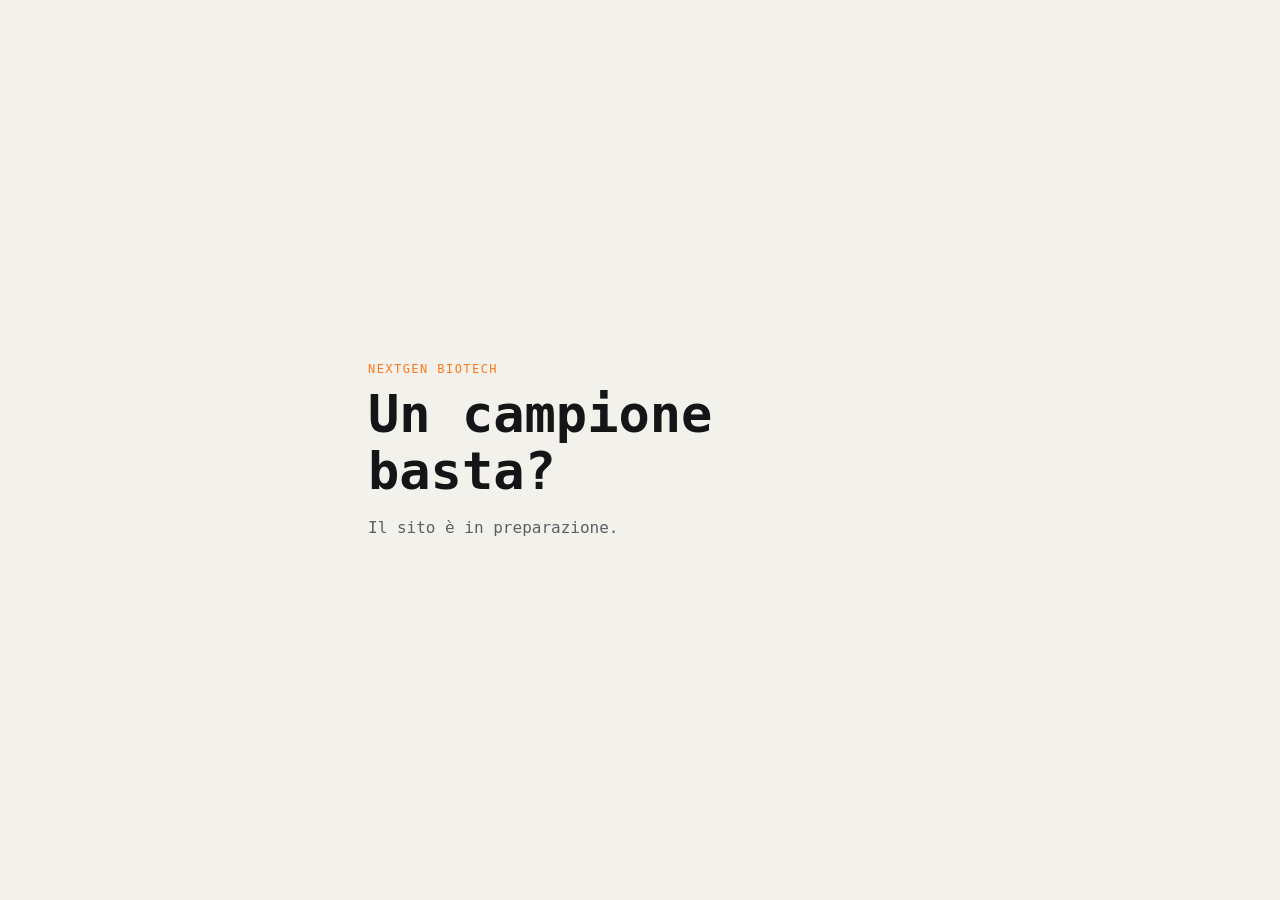
==== index.html @ f0edc107 "Pagina d'attesa per veracore.it" ====
<!doctype html>
<html lang="it">
<head>
<meta charset="utf-8">
<meta name="viewport" content="width=device-width, initial-scale=1">
<meta name="robots" content="noindex">
<title>Un campione basta? · NextGen Biotech</title>
<style>
:root{color-scheme:light dark;--bg:#F2F1EC;--fg:#141517;--mu:#5C5F66;--ac:#FF7A1A}
@media (prefers-color-scheme:dark){:root{--bg:#0E1012;--fg:#F2F1EC;--mu:#9A9DA3}}
html,body{height:100%;margin:0}
body{display:grid;place-items:center;background:var(--bg);color:var(--fg);font:16px/1.5 ui-monospace,SFMono-Regular,Menlo,Consolas,monospace;padding:0 16px}
main{max-width:34rem}
p{margin:0}
.k{color:var(--ac);letter-spacing:.12em;text-transform:uppercase;font-size:.75rem}
h1{font-size:clamp(2rem,6vw,3.25rem);line-height:1.1;margin:.5rem 0 1rem;font-weight:600}
.m{color:var(--mu)}
</style>
</head>
<body>
<main>
<p class="k">NextGen Biotech</p>
<h1>Un campione basta?</h1>
<p class="m">Il sito è in preparazione.</p>
</main>
</body>
</html>
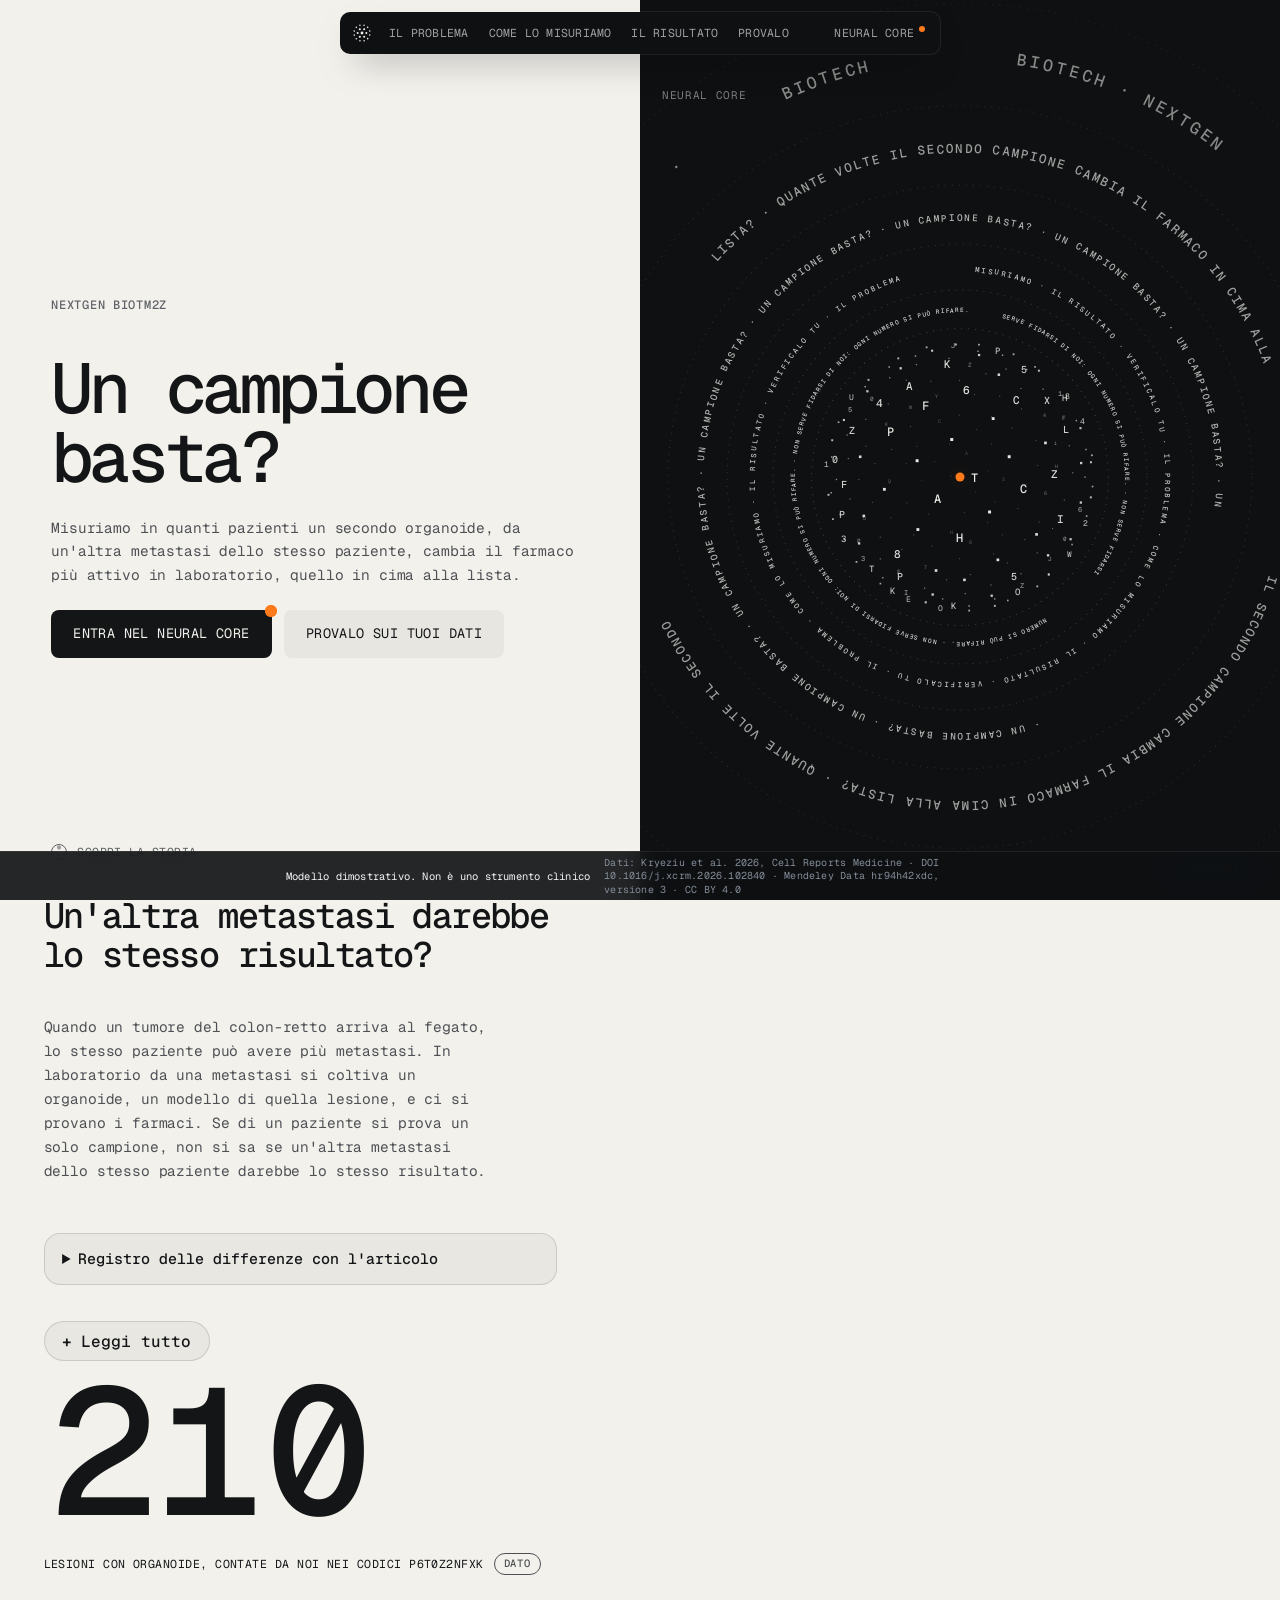
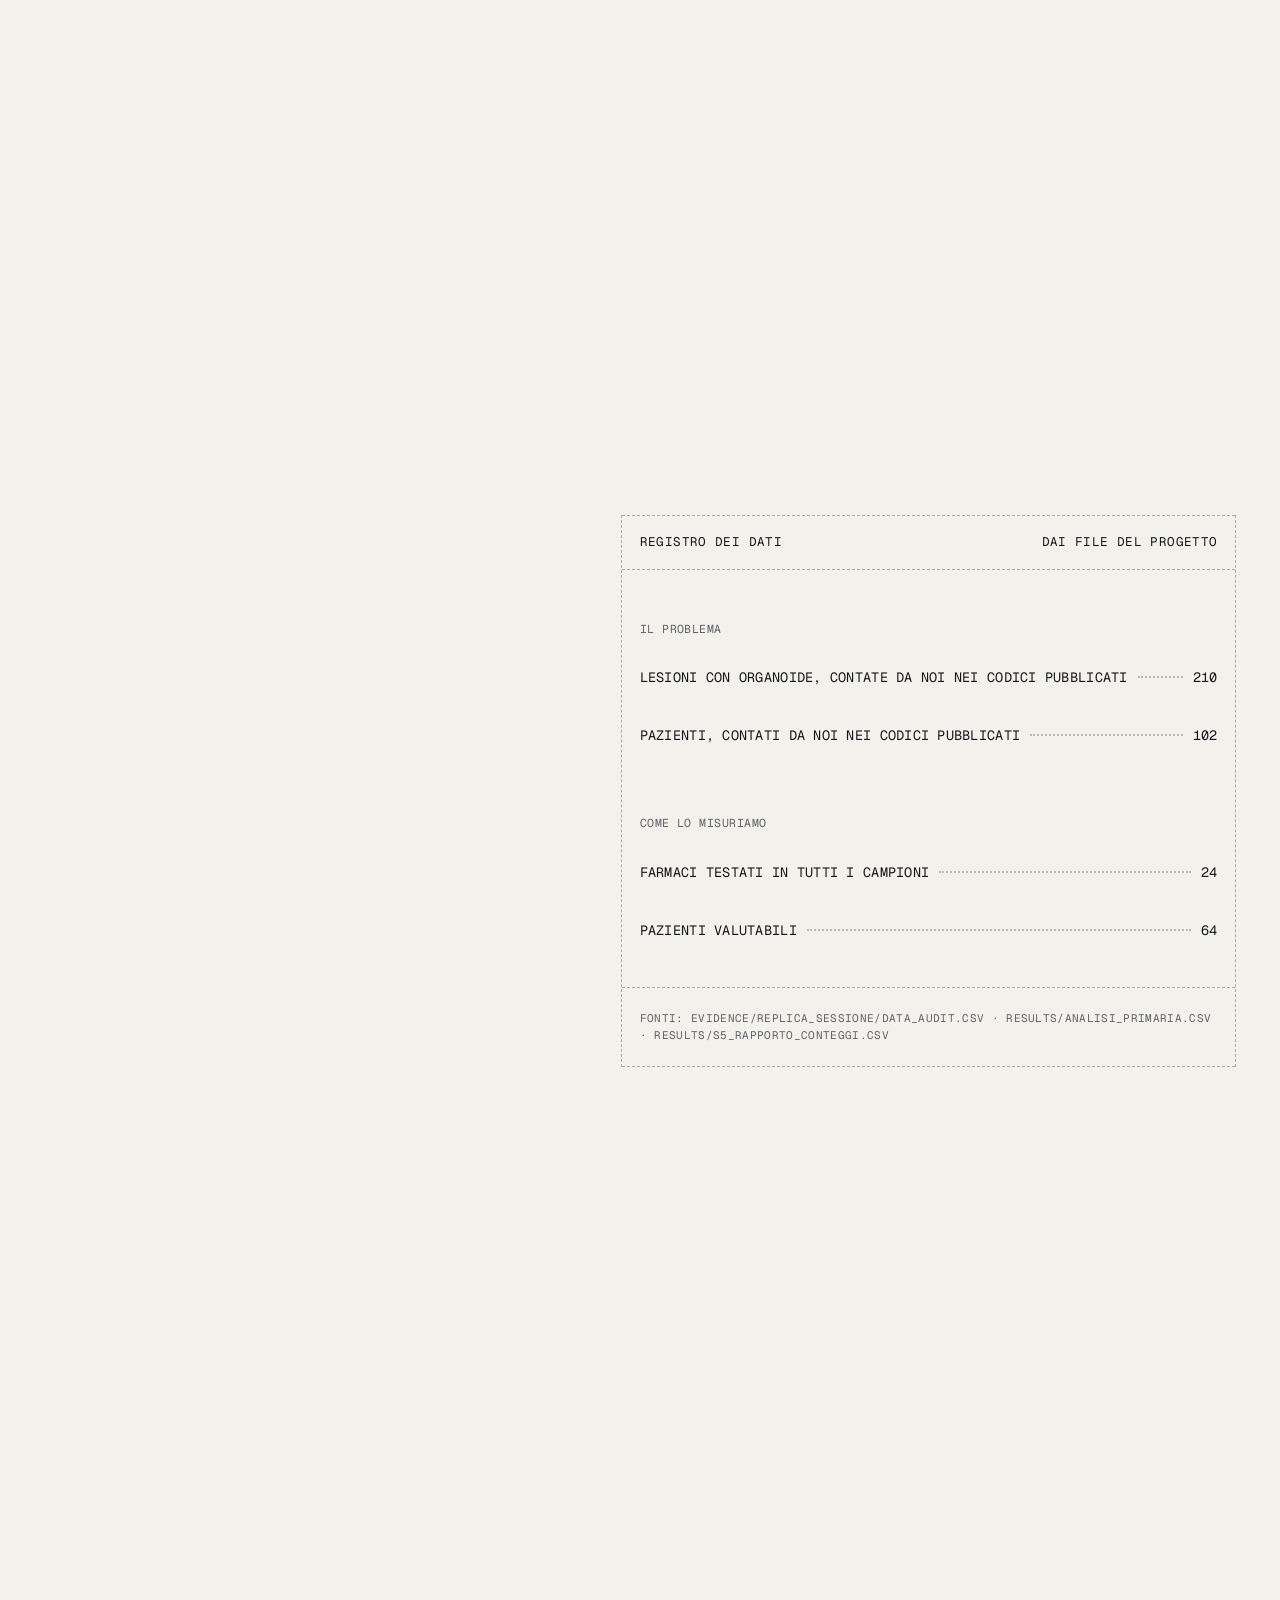
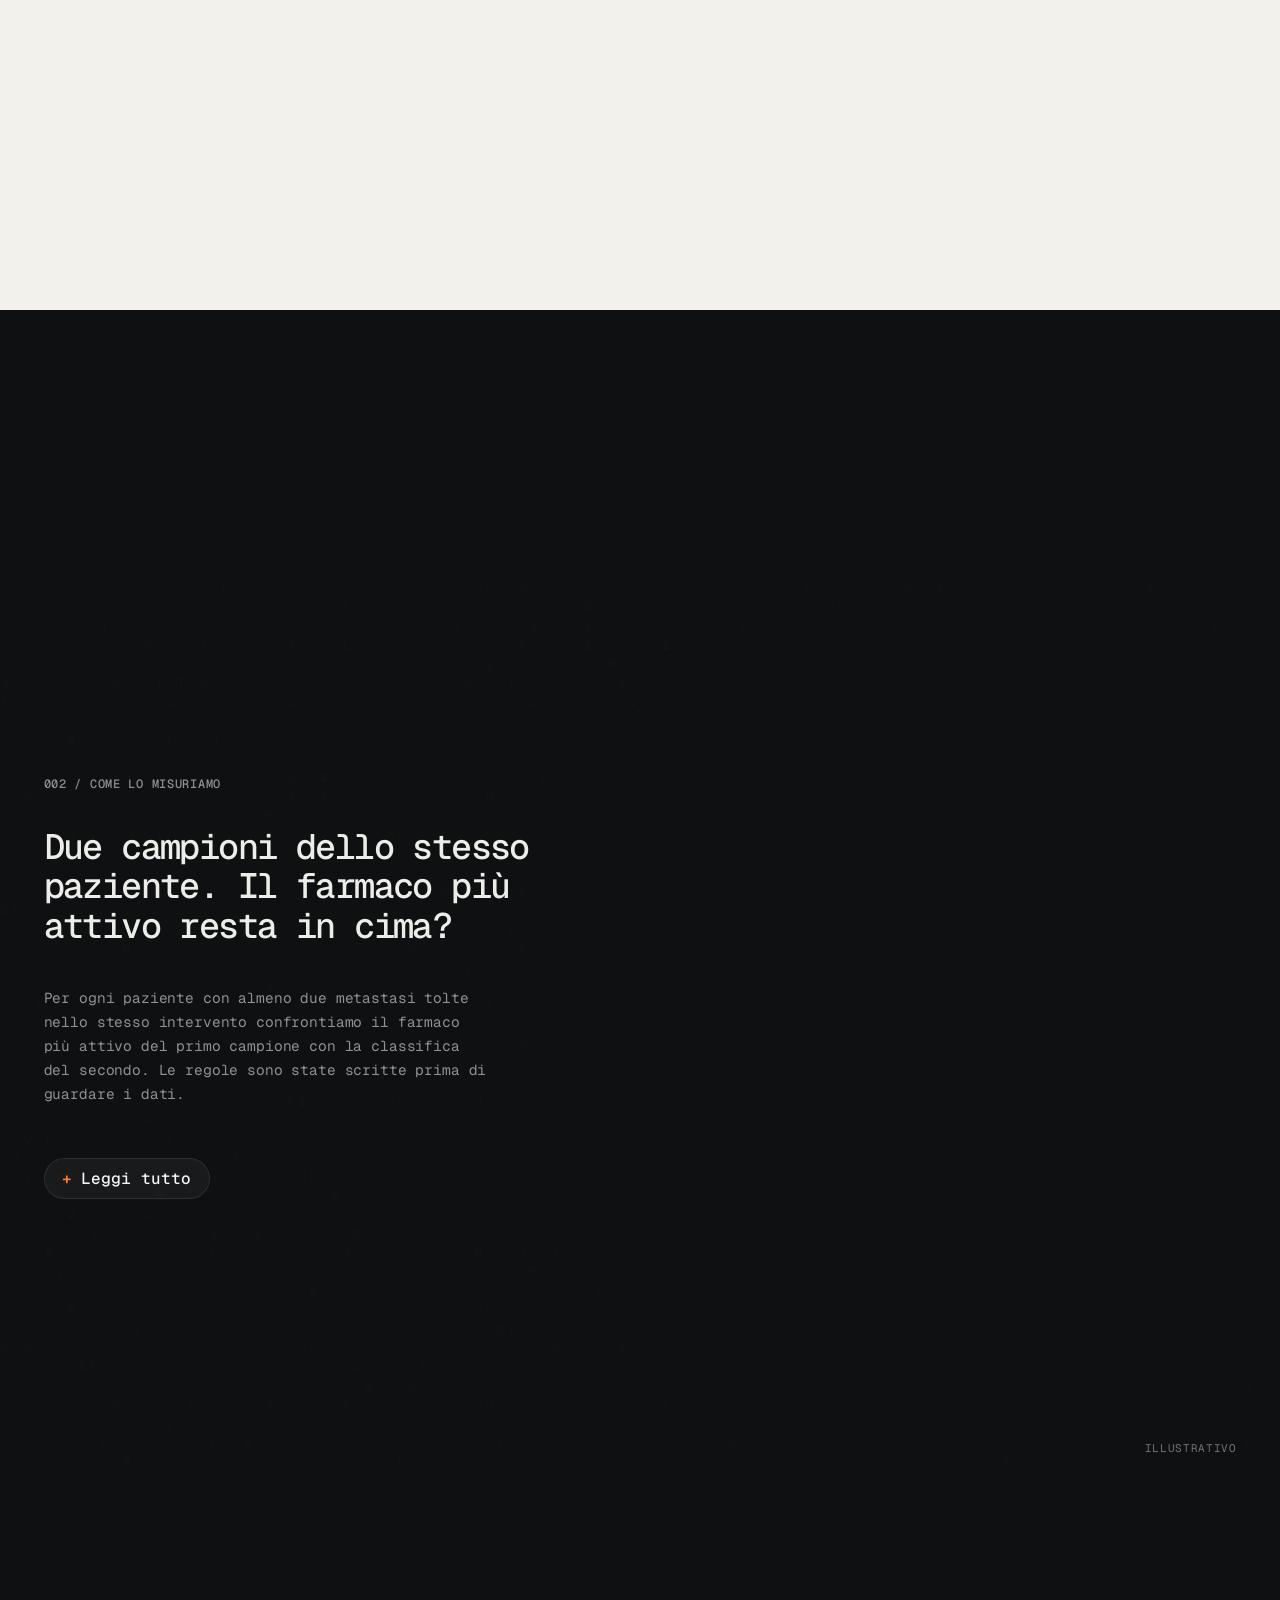
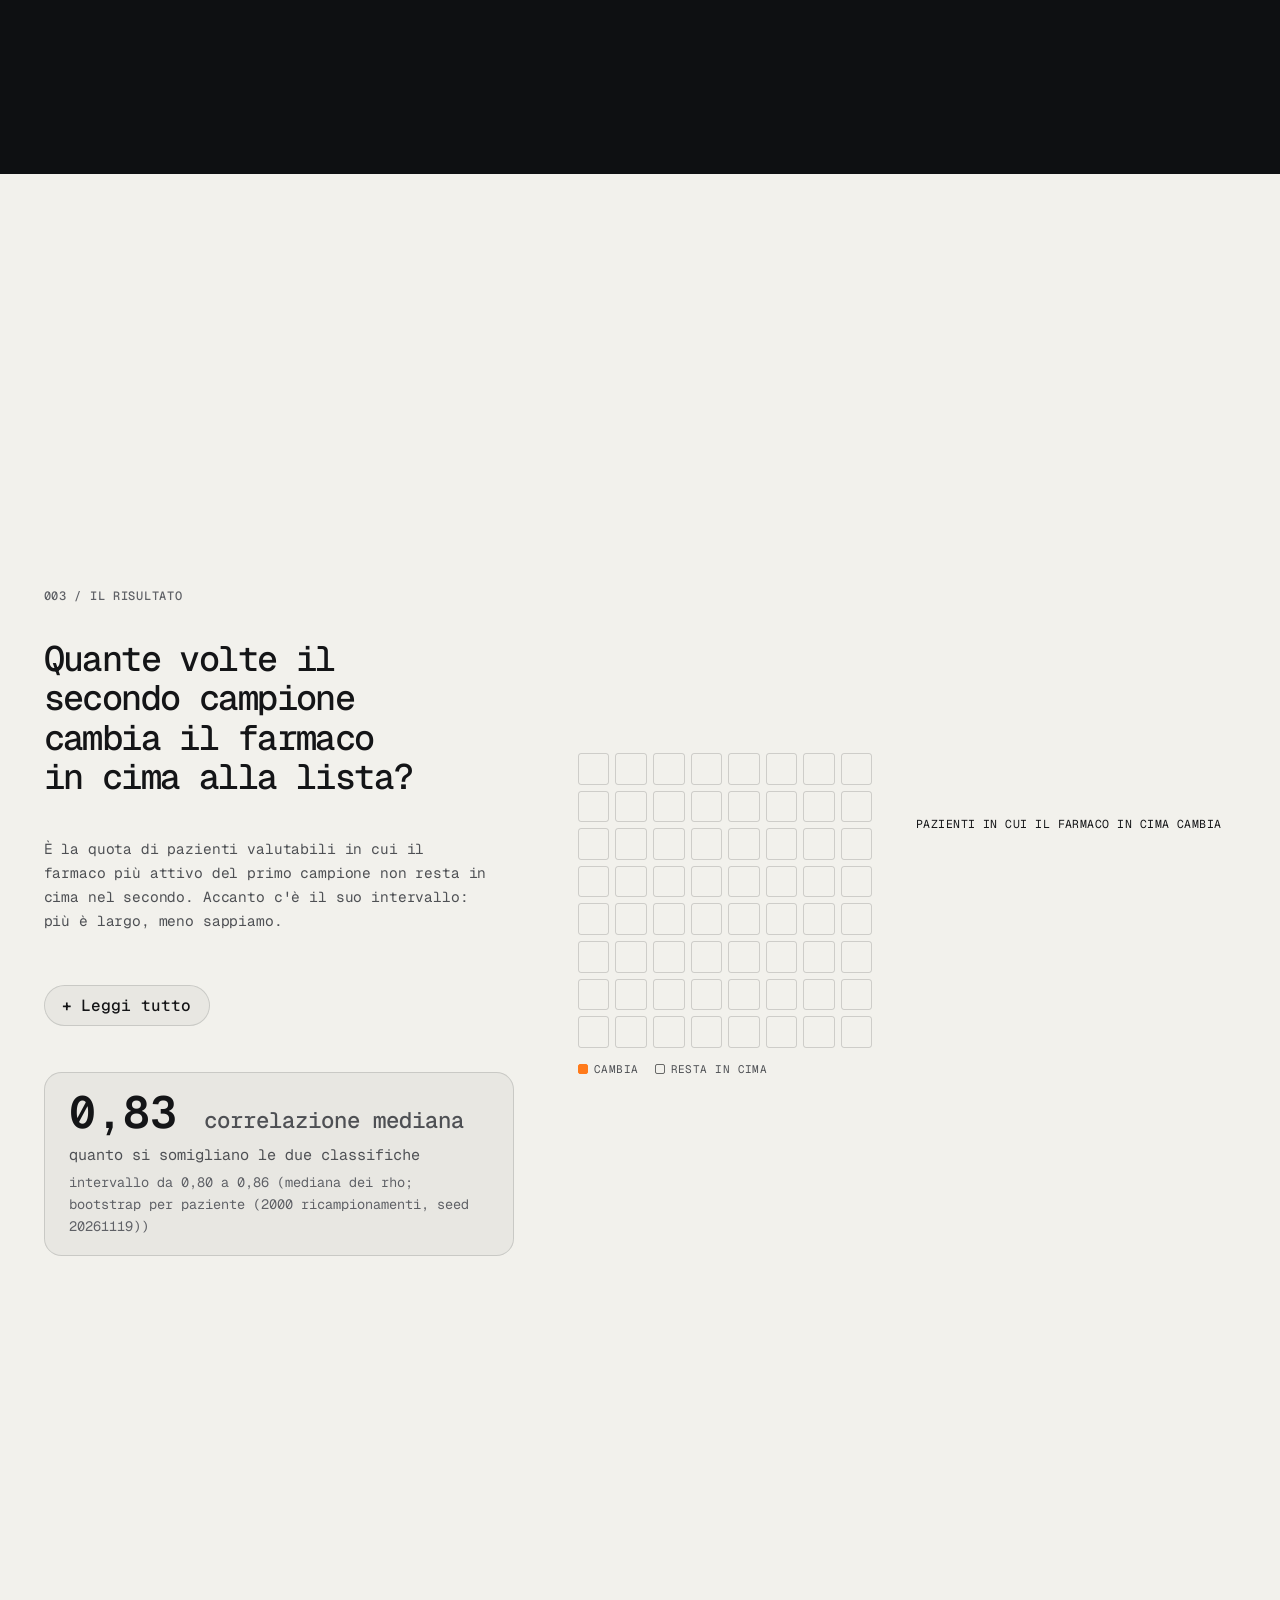
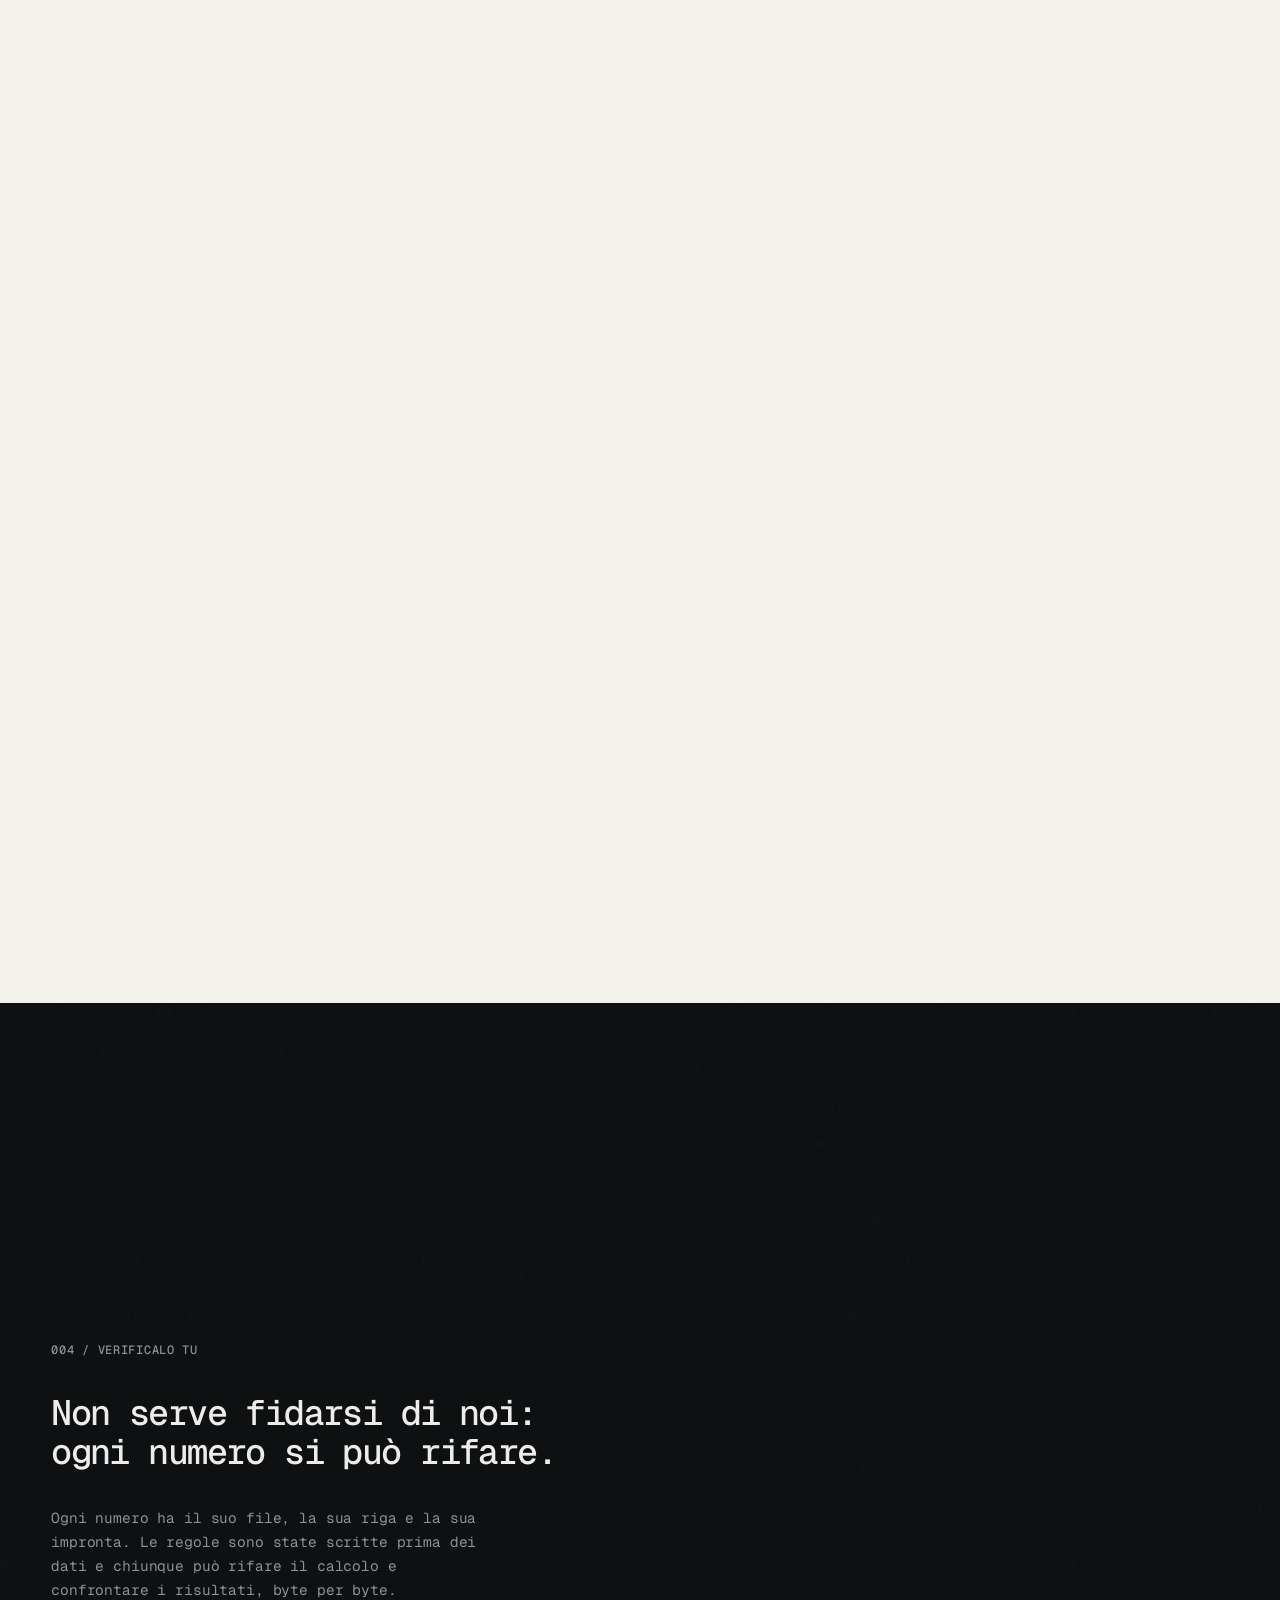
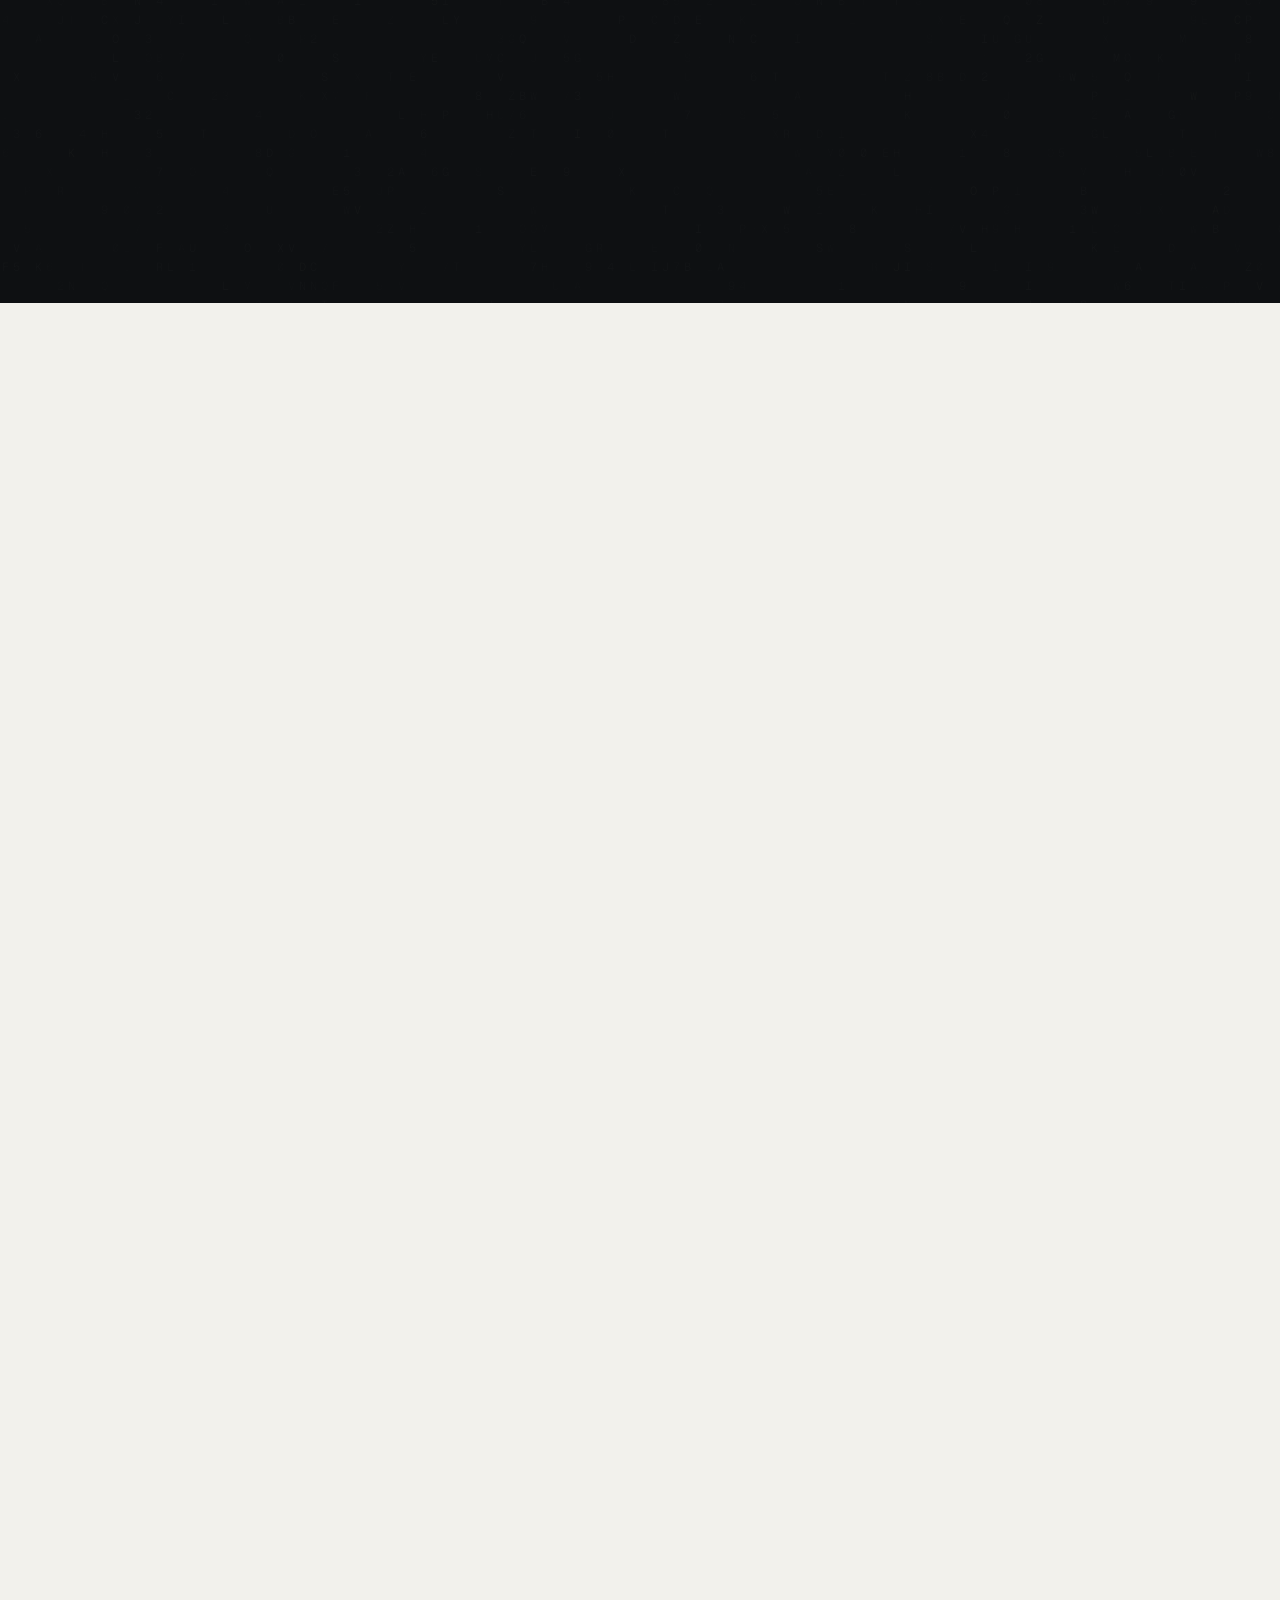
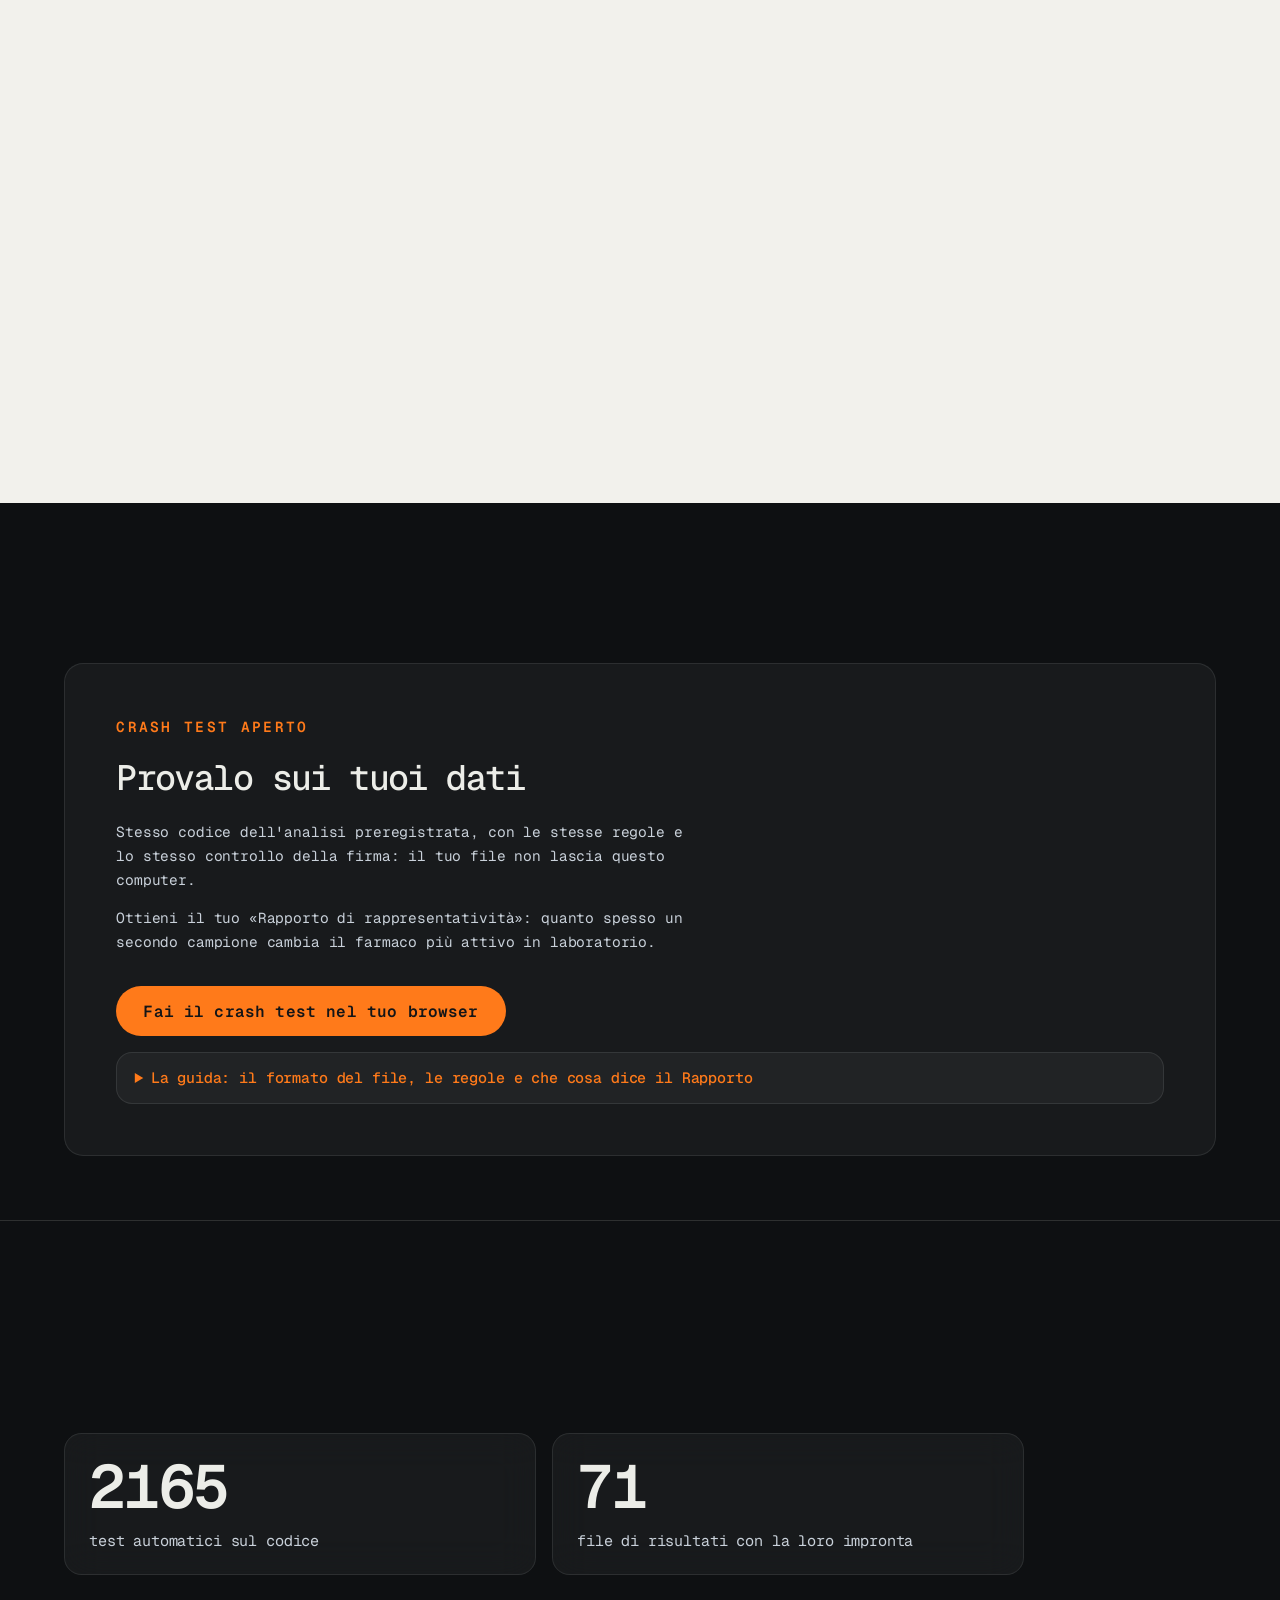
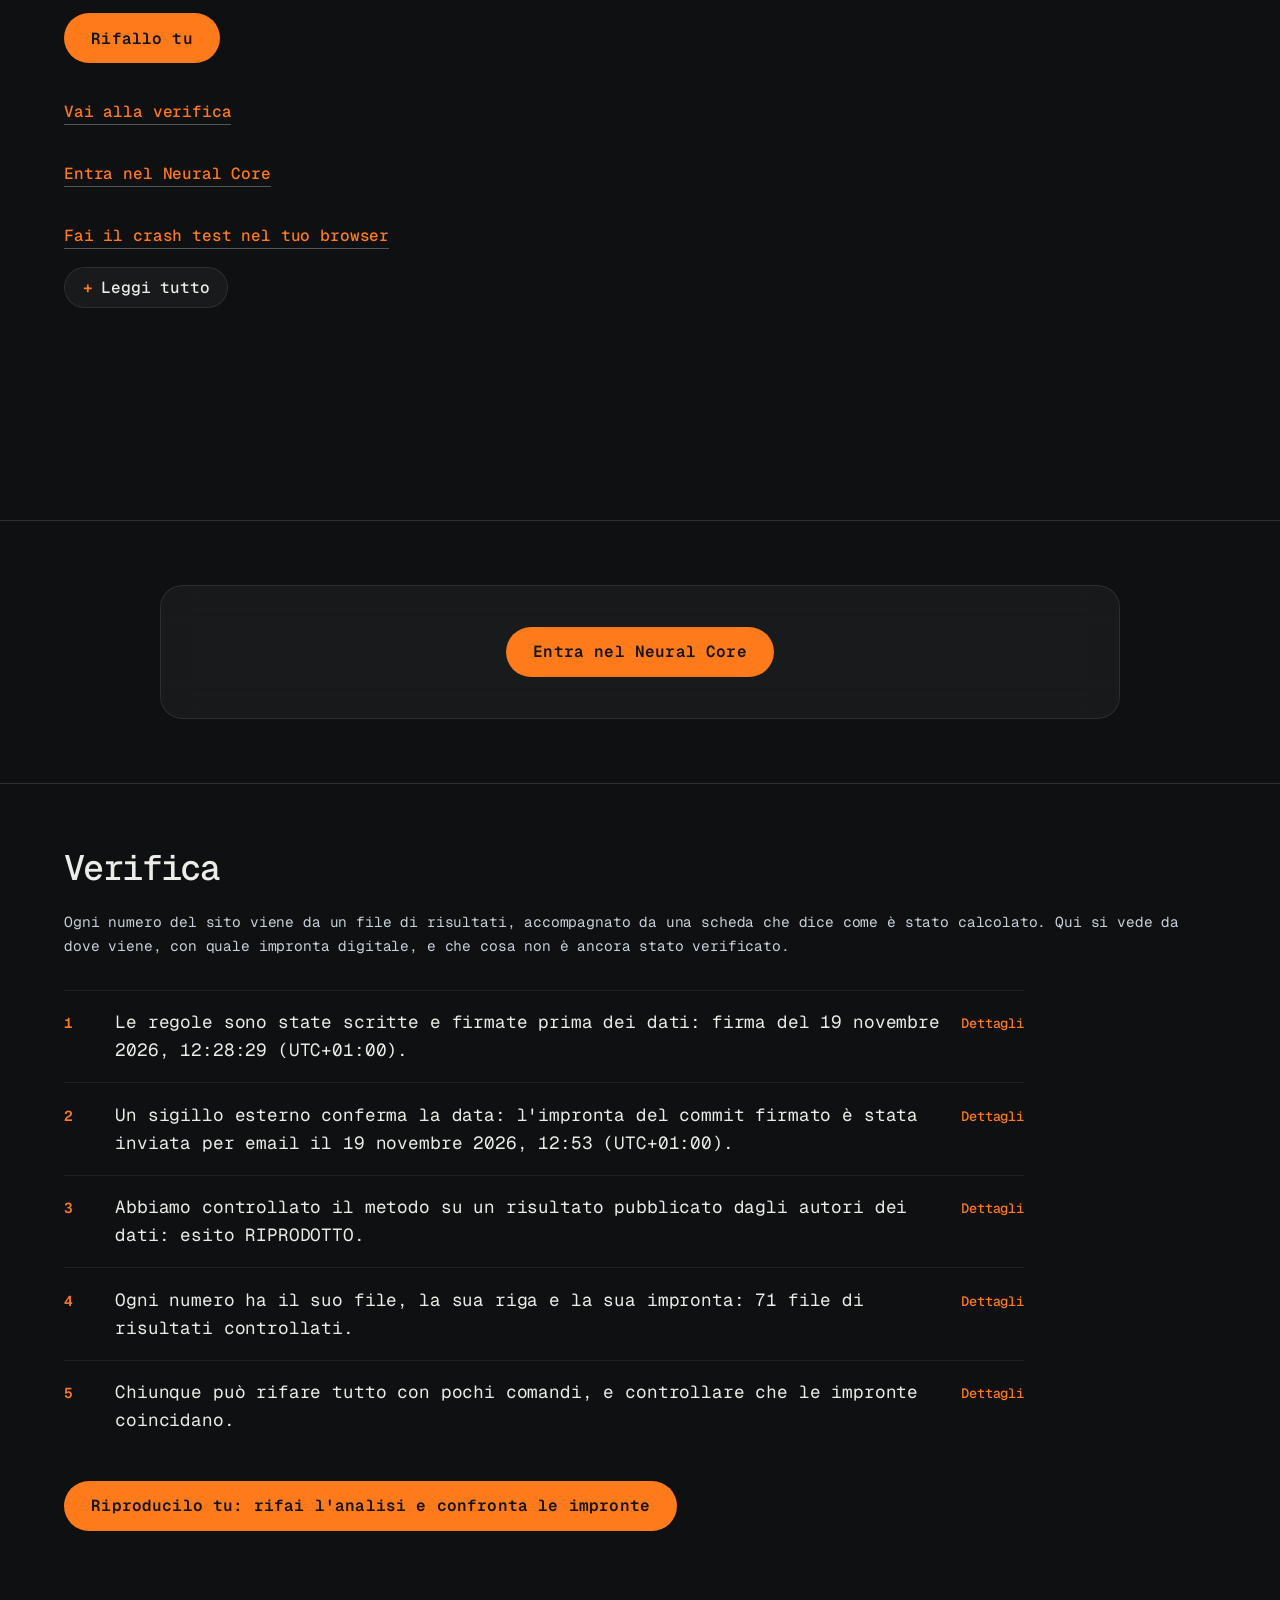
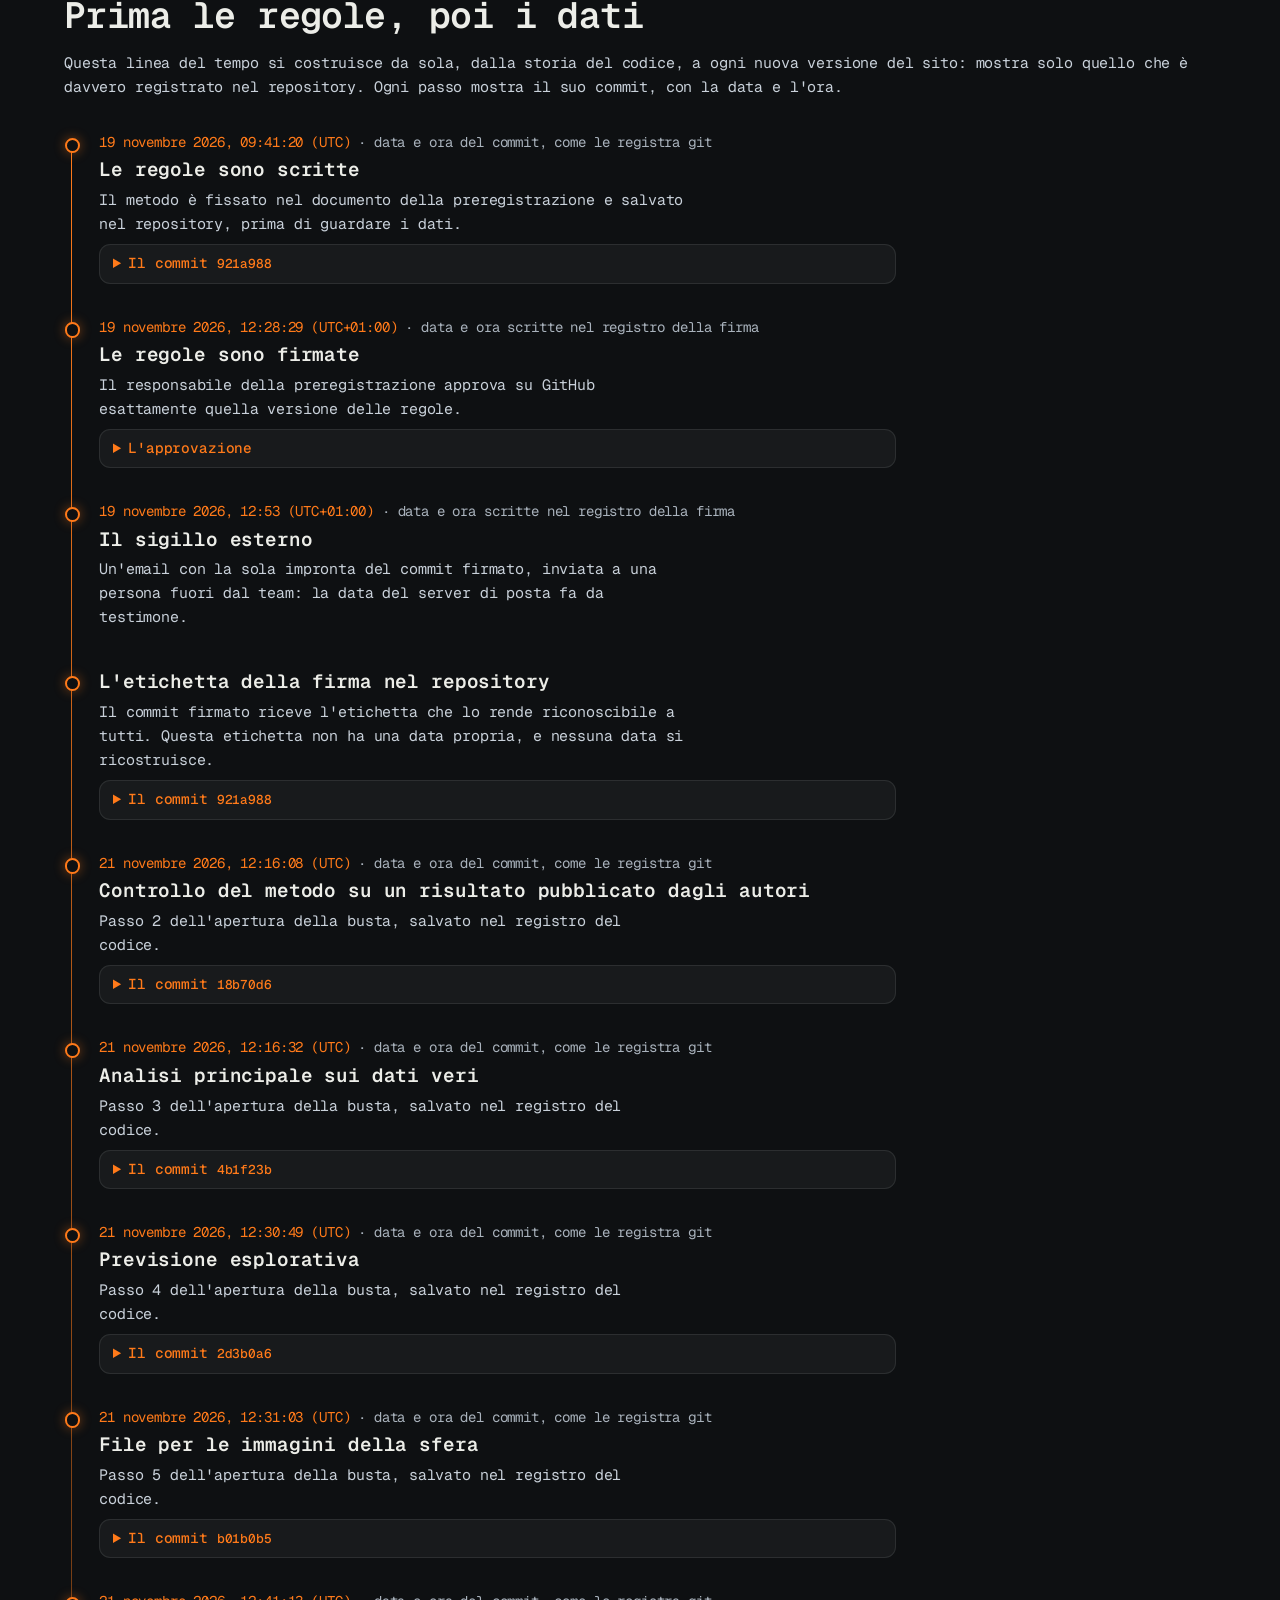
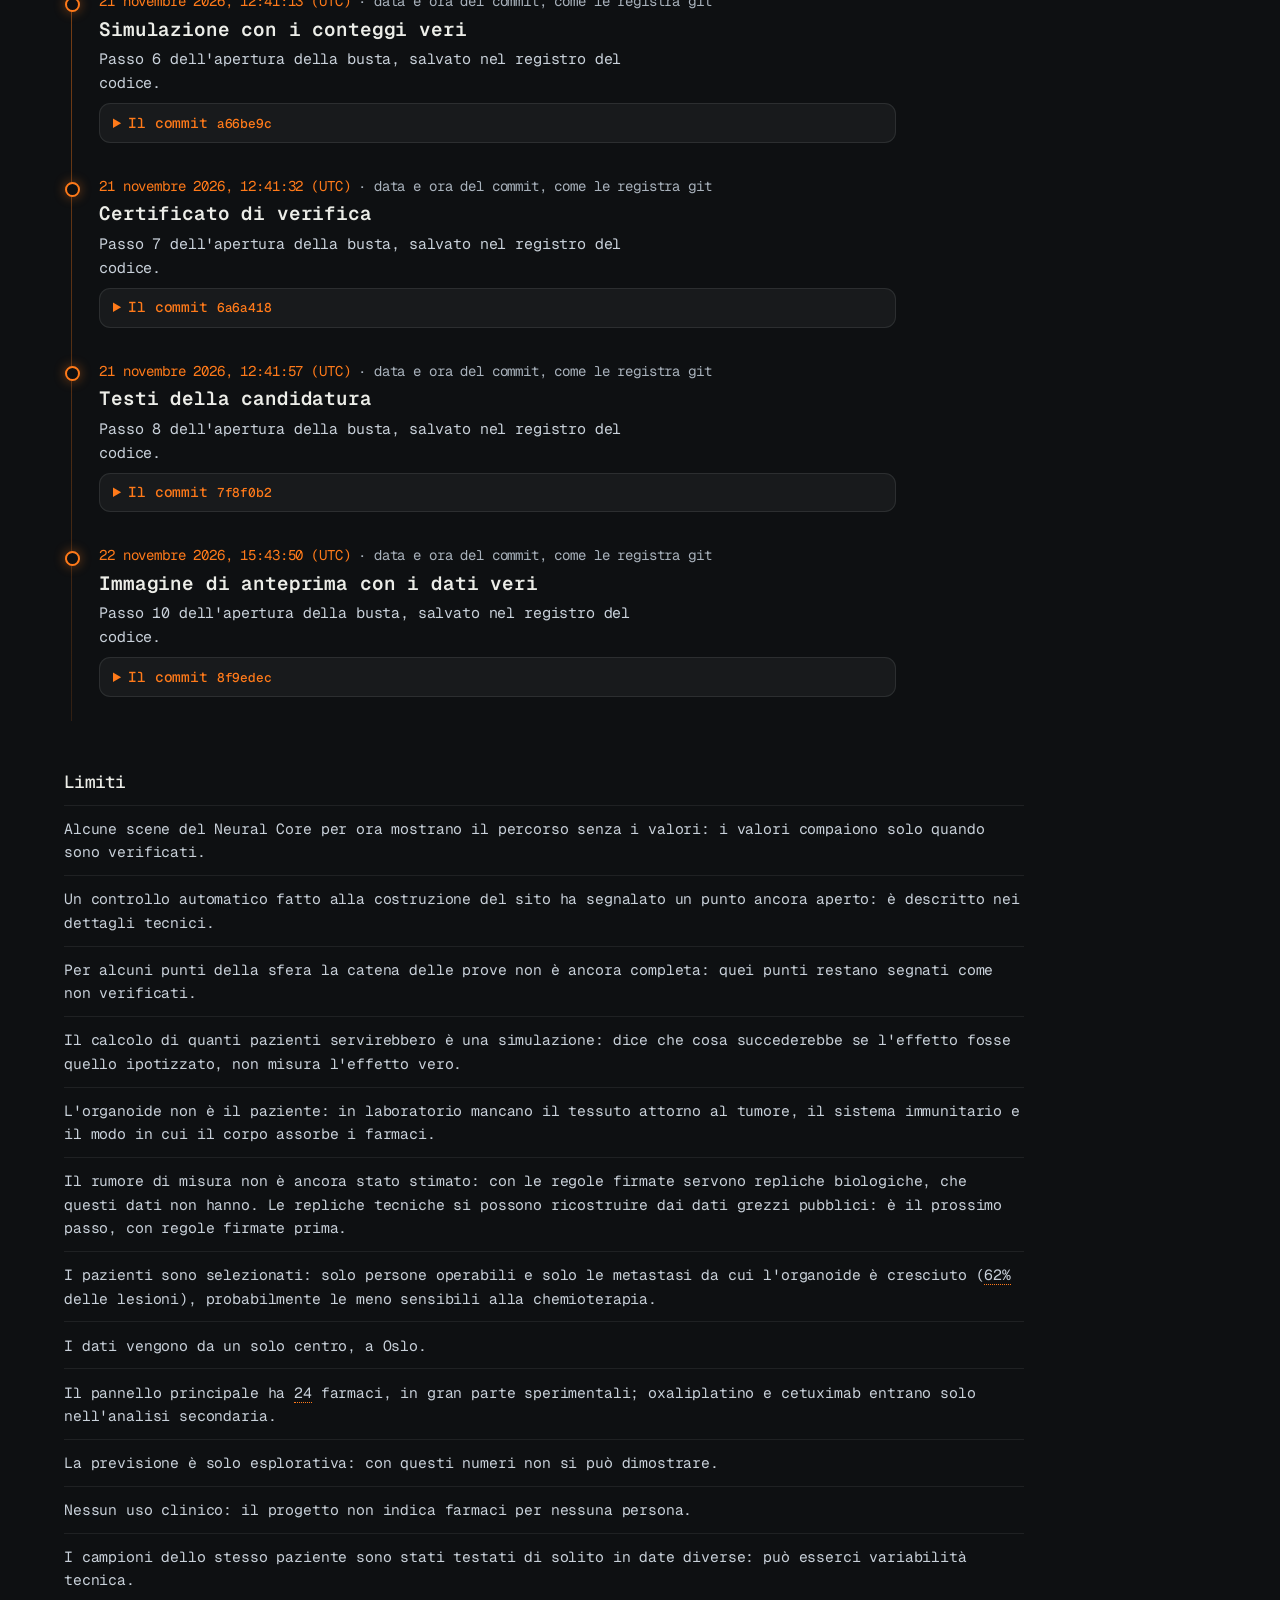
==== commit af56eee7: "Sito: pubblicazione del commit f01e563 (primo deploy, design 32) Costruito e controllato con python " ====
--- a/index.html
+++ b/index.html
@@ -3,25 +3,36 @@
 <head>
 <meta charset="utf-8">
 <meta name="viewport" content="width=device-width, initial-scale=1">
-<meta name="robots" content="noindex">
-<title>Un campione basta? · NextGen Biotech</title>
-<style>
-:root{color-scheme:light dark;--bg:#F2F1EC;--fg:#141517;--mu:#5C5F66;--ac:#FF7A1A}
-@media (prefers-color-scheme:dark){:root{--bg:#0E1012;--fg:#F2F1EC;--mu:#9A9DA3}}
-html,body{height:100%;margin:0}
-body{display:grid;place-items:center;background:var(--bg);color:var(--fg);font:16px/1.5 ui-monospace,SFMono-Regular,Menlo,Consolas,monospace;padding:0 16px}
-main{max-width:34rem}
-p{margin:0}
-.k{color:var(--ac);letter-spacing:.12em;text-transform:uppercase;font-size:.75rem}
-h1{font-size:clamp(2rem,6vw,3.25rem);line-height:1.1;margin:.5rem 0 1rem;font-weight:600}
-.m{color:var(--mu)}
-</style>
+<meta http-equiv="Content-Security-Policy" content="default-src &#x27;self&#x27;; script-src &#x27;self&#x27;; style-src &#x27;self&#x27;; img-src &#x27;self&#x27; data: blob:; media-src &#x27;self&#x27;; font-src &#x27;self&#x27;; connect-src &#x27;self&#x27;; object-src &#x27;none&#x27;; base-uri &#x27;self&#x27;; form-action &#x27;none&#x27;">
+<meta name="referrer" content="no-referrer">
+<title>Un campione basta?</title>
+<meta name="description" content="Il farmaco più attivo in una metastasi è lo stesso nelle altre? Una misura su dati reali, con regole scritte prima dei risultati e ogni numero verificabile.">
+<link rel="icon" type="image/svg+xml" href="favicon.svg">
+<link rel="stylesheet" href="css/comune.css"><link rel="stylesheet" href="css/landing.css"><link rel="stylesheet" href="css/design32.css">
+<meta property="og:type" content="website">
+<meta property="og:site_name" content="Un campione basta?">
+<meta property="og:locale" content="it_IT">
+<meta property="og:title" content="Un campione basta?">
+<meta property="og:description" content="Il farmaco più attivo in una metastasi è lo stesso nelle altre? Una misura su dati reali, con regole scritte prima dei risultati e ogni numero verificabile.">
+<meta property="og:url" content="https://veracore.it/">
+<meta name="twitter:card" content="summary_large_image">
+<meta name="twitter:title" content="Un campione basta?">
+<meta name="twitter:description" content="Il farmaco più attivo in una metastasi è lo stesso nelle altre? Una misura su dati reali, con regole scritte prima dei risultati e ogni numero verificabile.">
+<meta property="og:image" content="https://veracore.it/media/anteprima.jpg">
+<meta property="og:image:type" content="image/jpeg">
+<meta property="og:image:width" content="1200">
+<meta property="og:image:height" content="630">
+<meta property="og:image:alt" content="La sfera del Neural Core: pazienti, campioni e farmaci come punti luminosi collegati da filamenti.">
+<meta name="twitter:image" content="https://veracore.it/media/anteprima.jpg">
+<meta name="twitter:image:alt" content="La sfera del Neural Core: pazienti, campioni e farmaci come punti luminosi collegati da filamenti.">
+<script src="landing.js" defer></script>
+<link rel="stylesheet" href="vera/vera.css">
+<script src="vera/vera.js" defer></script>
+<script src="v32/design32.js" defer></script>
+<link rel="stylesheet" href="css/un_carattere.css">
 </head>
-<body>
-<main>
-<p class="k">NextGen Biotech</p>
-<h1>Un campione basta?</h1>
-<p class="m">Il sito è in preparazione.</p>
-</main>
+<body class="landing v32">
+<a class="salta" href="#contenuto">Vai al contenuto</a>
+<div class="pagina" data-design="32" data-parole="{&quot;nome&quot;: &quot;VERA&quot;, &quot;marca&quot;: &quot;&quot;, &quot;catalogo&quot;: &quot;vera/catalogo.json&quot;, &quot;stati_js&quot;: {&quot;caricamento&quot;: &quot;Apro il catalogo verificato…&quot;, &quot;nessuna_fonte&quot;: &quot;nessuna fonte&quot;}, &quot;risposta&quot;: {&quot;aria&quot;: &quot;Risposta di {nome}&quot;, &quot;altri&quot;: &quot;Altri comandi: pausa, testo intero, ferma&quot;, &quot;pausa&quot;: &quot;Pausa&quot;, &quot;riprendi&quot;: &quot;Riprendi&quot;, &quot;tutto&quot;: &quot;Testo intero&quot;, &quot;ferma&quot;: &quot;Ferma&quot;, &quot;torna&quot;: &quot;Torna al Neural Core&quot;, &quot;impronta&quot;: &quot;Impronta&quot;, &quot;copia&quot;: &quot;Copia&quot;, &quot;copiata&quot;: &quot;Copiata&quot;, &quot;selezionata&quot;: &quot;Selezionata&quot;, &quot;riga&quot;: &quot;riga&quot;, &quot;esiti&quot;: {&quot;preparata&quot;: &quot;Risposta preparata e verificata in anticipo&quot;, &quot;verificata&quot;: &quot;Frasi verificate&quot;, &quot;rifiutata&quot;: &quot;Rifiuto&quot;, &quot;ripiego&quot;: &quot;Senza risposta dal vivo&quot;}, &quot;nota_preparata&quot;: &quot;Dal catalogo verificato: ogni frase ha la sua fonte.&quot;, &quot;nota_verificata&quot;: &quot;Dal vivo: ogni frase è passata dal verificatore.&quot;, &quot;interrotta&quot;: &quot;Il testo è completo qui sopra.&quot;}, &quot;video&quot;: {&quot;etichetta&quot;: &quot;Il video&quot;, &quot;titolo&quot;: &quot;Il tour del Neural Core.&quot;, &quot;pausa&quot;: &quot;Pausa&quot;, &quot;riproduci&quot;: &quot;Riproduci&quot;, &quot;audio&quot;: &quot;Audio&quot;, &quot;vai&quot;: &quot;Vai alla scena&quot;, &quot;fonte&quot;: &quot;Scene dal tour del sito (dati/tour.json)&quot;, &quot;scorri&quot;: &quot;Scorri&quot;}, &quot;core&quot;: {&quot;stati&quot;: {&quot;pronta&quot;: &quot;Pronta&quot;, &quot;preparata&quot;: &quot;Risposta preparata&quot;, &quot;inviata&quot;: &quot;Cerca le prove&quot;, &quot;parla&quot;: &quot;Risponde&quot;, &quot;finita&quot;: &quot;Ha risposto&quot;, &quot;rifiuto&quot;: &quot;Rifiuto&quot;}, &quot;nodi&quot;: {&quot;domanda&quot;: &quot;Domanda&quot;, &quot;presa&quot;: &quot;Presa in carico&quot;, &quot;fonte&quot;: &quot;Fonte&quot;, &quot;risposta&quot;: &quot;Risposta&quot;, &quot;esito&quot;: &quot;Verificatore&quot;}, &quot;anello&quot;: {&quot;pronta&quot;: &quot;PRONTA&quot;, &quot;inviata&quot;: &quot;DOMANDA RICEVUTA&quot;, &quot;fonte&quot;: &quot;FONTE&quot;, &quot;risposta&quot;: &quot;RISPOSTA&quot;, &quot;rifiuto&quot;: &quot;RISPONDO SOLO CON LE PROVE DEL PROGETTO&quot;}, &quot;fusione&quot;: &quot;Controllo le prove&quot;, &quot;satelliti&quot;: {&quot;METODO&quot;: &quot;METODO&quot;, &quot;DATI&quot;: &quot;DATI&quot;, &quot;EVIDENZE&quot;: &quot;FONTI&quot;, &quot;VERIFICATORE&quot;: &quot;VERIFICATORE&quot;}, &quot;via&quot;: {&quot;preparata&quot;: &quot;Preparata&quot;, &quot;scritta&quot;: &quot;Scritta&quot;}, &quot;voce&quot;: {&quot;spenta&quot;: &quot;Voce spenta&quot;, &quot;accesa&quot;: &quot;Voce accesa&quot;, &quot;aria&quot;: &quot;Voce di {nome}: l&#x27;audio già preparato delle risposte, solo dove coincide con il testo&quot;}, &quot;nessuna&quot;: &quot;Questa domanda non è tra quelle preparate: scegline una dall&#x27;elenco.&quot;, &quot;chiedi&quot;: &quot;Chiedi&quot;}, &quot;audio&quot;: &quot;vera/audio_preparato.json&quot;, &quot;anelli&quot;: [&quot;NON SERVE FIDARSI DI NOI: OGNI NUMERO SI PUÒ RIFARE.&quot;, &quot;IL PROBLEMA · COME LO MISURIAMO · IL RISULTATO · VERIFICALO TU&quot;, &quot;UN CAMPIONE BASTA?&quot;, &quot;QUANTE VOLTE IL SECONDO CAMPIONE CAMBIA IL FARMACO IN CIMA ALLA LISTA?&quot;, &quot;NEXTGEN BIOTECH&quot;, &quot;COME LO MISURIAMO&quot;], &quot;vocabolario&quot;: &quot;IL PROBLEMA COME LO MISURIAMO IL RISULTATO VERIFICALO TU UN&#x27;ALTRA METASTASI DAREBBE LO STESSO RISULTATO? DUE CAMPIONI DELLO STESSO PAZIENTE. IL FARMACO PIÙ ATTIVO RESTA IN CIMA? QUANTE VOLTE IL SECONDO CAMPIONE CAMBIA IL FARMACO IN CIMA ALLA LISTA? NON SERVE FIDARSI DI NOI: OGNI NUMERO SI PUÒ RIFARE.&quot;}"><div class="nav-guscio"><nav class="nav" aria-label="Il percorso"><div class="nav-riga"><a class="nav-logo" href="#apertura" aria-label="Torna all&#x27;inizio"><svg viewBox="0 0 24 24" aria-hidden="true"><circle cx="12" cy="12" r="1.7"></circle><circle cx="17.2" cy="12" r="1.25"></circle><circle cx="14.6" cy="16.5" r="1.25"></circle><circle cx="9.4" cy="16.5" r="1.25"></circle><circle cx="6.8" cy="12" r="1.25"></circle><circle cx="9.4" cy="7.5" r="1.25"></circle><circle cx="14.6" cy="7.5" r="1.25"></circle><circle cx="21.28" cy="14.47" r="0.95"></circle><circle cx="18.8" cy="18.78" r="0.95"></circle><circle cx="14.5" cy="21.27" r="0.95"></circle><circle cx="9.53" cy="21.28" r="0.95"></circle><circle cx="5.22" cy="18.8" r="0.95"></circle><circle cx="2.73" cy="14.5" r="0.95"></circle><circle cx="2.72" cy="9.53" r="0.95"></circle><circle cx="5.2" cy="5.22" r="0.95"></circle><circle cx="9.5" cy="2.73" r="0.95"></circle><circle cx="14.47" cy="2.72" r="0.95"></circle><circle cx="18.78" cy="5.2" r="0.95"></circle><circle cx="21.27" cy="9.5" r="0.95"></circle></svg></a><a class="nav-voce ampia" href="#problema" data-vai="problema">Il problema</a><a class="nav-voce ampia" href="#misura" data-vai="misura">Come lo misuriamo</a><a class="nav-voce ampia" href="#risultato" data-vai="risultato">Il risultato</a><a class="nav-voce nav-provalo" href="crash-test/strumenti/crash_test_browser/">Provalo</a><span class="nav-spazio"></span><a class="nav-voce" href="#core" data-vai="core">Neural Core<span class="punto" aria-hidden="true"></span></a></div></nav></div><main id="contenuto" tabindex="-1"><section class="tuffo prima-parte" id="apertura" data-sezione="apertura" data-tuffo="apertura" aria-labelledby="titolo-apertura"><div class="tuffo-fisso"><div class="tuffo-carta"><div class="tuffo-testo"><p class="occhiello" data-scramble="1">NextGen Biotech</p><h1 class="titolo-1" id="titolo-apertura">Un campione basta?</h1><p class="lead messaggio" data-messaggio="config/messaggio_vera.yaml"><span class="riga">Misuriamo in quanti pazienti un secondo organoide, da un&#x27;altra metastasi dello stesso paziente, cambia il farmaco più attivo in laboratorio, quello in cima alla lista.</span></p><div class="tasti"><a class="tasto scuro tasto-core" href="#core">Entra nel Neural Core<span class="punto-stato" aria-hidden="true"></span></a><a class="tasto chiaro tasto-provalo" href="crash-test/strumenti/crash_test_browser/">Provalo sui tuoi dati</a></div></div><p class="indizio" aria-hidden="true"><span class="cerchio"></span>Scopri la storia</p></div><div class="tuffo-scuro" aria-hidden="true"><canvas data-core="apertura"></canvas><span class="angolo alto">Neural Core</span><span class="angolo basso">illustrativo</span></div></div></section><section class="problema prima-parte" id="problema" data-sezione="problema" aria-labelledby="titolo-problema"><div class="contenitore"><div class="problema-griglia"><div class="problema-sx"><div class="testo"><p class="occhiello"><span data-scramble="1">001 / Il problema</span></p><h2 class="titolo-2" id="titolo-problema">Un&#x27;altra metastasi darebbe lo stesso risultato?</h2><p class="corpo">Quando un tumore del colon-retto arriva al fegato, lo stesso paziente può avere più metastasi. In laboratorio da una metastasi si coltiva un organoide, un modello di quella lesione, e ci si provano i farmaci. Se di un paziente si prova un solo campione, non si sa se un&#x27;altra metastasi dello stesso paziente darebbe lo stesso risultato.</p><details class="pannello-documento" data-documento="docs/DIFFERENZE_DESCRITTIVE.md"><summary>Registro delle differenze con l&#x27;articolo</summary><div class="corpo-documento"><p>Questo registro confronta alcuni conteggi della <strong>struttura</strong> dei dati pubblicati con quelli dichiarati dagli autori. Fonte: Kryeziu et al., <em>Cell Reports Medicine</em> 2026 (e preprint su Research Square, 2025). Non contiene numeri: i valori, nostri e dell'articolo, con la fonte e la pagina, stanno in due file.</p><ul><li><code>evidence/differenze_descrittive_codici.csv</code>: solo codici dei campioni, per ricontrollare a mano le voci.</li></ul><p>Ogni voce porta la stessa nota: <strong>differenza descrittiva tra la nostra lettura dei codici e quella degli autori; non cambia le regole preregistrate.</strong> Una differenza qui non è un errore di nessuno e non sposta nessuna regola: dice soltanto che contando dai codici pubblicati si ottiene un numero diverso da quello scritto nel testo, e perché.</p><h4>Che cosa si legge (e che cosa no)</h4><p>Solo struttura:</p><ul><li>da <strong>Data S1</strong> le colonne <code>sample_id</code> e <code>patient</code>;</li><li>da <strong>Data S5</strong> la colonna <code>sample_id</code> e le colonne <code>run_id_harmonize</code>, <code>run_id_lib1</code>, <code>run_id_lib2</code> (per i <code>run_id</code> conta solo se la cella è piena);</li><li>dal <strong>test dei dati</strong> (<code>DATA_AUDIT.csv</code>) la riga del numero di lesioni.</li></ul><p>Nessuna colonna dei farmaci e nessun DSS: il programma chiede le colonne per nome e un test controlla che non ne chieda altre. Paziente e intervento vengono dal nome del campione, con la convenzione degli autori (<code>docs/CONVENZIONE_NOMI.md</code>): un nome che non la rispetta è escluso e contato. Prima della lettura il programma controlla che i due file siano quelli della preregistrazione (stessa impronta SHA256).</p><h4>Le voci</h4><ul><li><strong>Organoidi.</strong> Quanti organoidi (PDO) ci sono in Data S5, uno per riga, contro gli organoidi del biobanco dichiarati dagli autori (Summary, Introduzione e Figura 2). Il numero dell'articolo si riferisce agli organoidi, non alle lesioni.</li><li><strong>Pazienti.</strong> I pazienti distinti nei codici di Data S5, contro i pazienti della stessa frase degli autori.</li><li><strong>Pazienti con più lesioni e i loro organoidi.</strong> I pazienti con almeno due lesioni diverse, in qualunque intervento, e tutti i loro organoidi, contro i pazienti e gli organoidi della figura sui PDO di più lesioni (legenda della Figura 6A).</li><li><strong>Pazienti con due organoidi dello stesso intervento.</strong> Accanto alla voce precedente: qui le lesioni devono venire dalla stessa resezione, come nella Figura 6E, che è la parte 1 del controllo D8. Il D8 conta in più solo gli organoidi con almeno un DSS nei farmaci del pannello: qui i DSS non si leggono.</li><li><strong>Coppie spaziali.</strong> Le coppie di organoidi dello stesso intervento, contate dai soli codici di Data S5, contro le coppie della figura sull'eterogeneità (Figura 6B).</li><li><strong>Coppie tra pazienti.</strong> Una coppia per ogni coppia di pazienti presenti nei codici, contro la stessa figura.</li><li><strong>Organoidi con entrambe le librerie.</strong> Gli organoidi di Data S5 con <code>run_id_lib1</code> e <code>run_id_lib2</code> entrambi pieni, contro quelli che gli autori dicono testati con le due librerie (STAR Methods).</li><li><strong>Pazienti di quegli organoidi</strong>, secondo la convenzione dei nomi, contro i pazienti della stessa frase degli autori.</li><li><strong>Interventi di quegli organoidi</strong>: gli autori non lo dichiarano; lo riportiamo perché un paziente può avere più interventi, e questo può spiegare la differenza sui pazienti.</li><li><strong>Controllo con Data S1</strong>: quanti dei codici di quegli organoidi compaiono in Data S1 e quanti hanno lo stesso paziente della convenzione dei nomi.</li><li><strong>Codici validi e non validi</strong>: i conteggi di base da cui partono le voci qui sopra.</li></ul><p>Nel file dei codici ci sono, per ricontrollarle a mano, le coppie spaziali e temporali, gli organoidi con entrambe le librerie, i pazienti con più lesioni (con il numero delle loro lesioni e dei loro organoidi) e i pazienti con due organoidi dello stesso intervento.</p><h4>Che cosa non è</h4><p>Non è un'analisi dei risultati e non legge valori di risposta. Non cambia il controllo D8, il test dei dati né l'analisi primaria: le loro regole restano quelle preregistrate e confermate.</p><h4>Come si rifà</h4><pre><code>python -m strumenti.differenze_descrittive --s5 data/raw/Data_S5.xlsx --s1 data/raw/Data_S1.xlsx --audit evidence/replica_sessione/DATA_AUDIT.csv</code></pre><h4>I valori, nostri e dell&#x27;articolo</h4><div class="tabella-scorre" tabindex="0" role="region" aria-label="I valori, nostri e dell&#x27;articolo"><table><thead><tr><th scope=col>Voce</th><th scope=col>Nostro</th><th scope=col>Articolo</th><th scope=col>Come contiamo</th></tr></thead><tbody><tr><td><code>pdo_in_S5</code></td><td>211</td><td>213</td><td>righe di Data S5 con un sample_id (un PDO per riga)</td></tr><tr><td><code>pazienti_nei_codici</code></td><td>102</td><td>102</td><td>pazienti distinti nei codici validi di Data S5</td></tr><tr><td><code>pdo_di_pazienti_con_almeno_2_lesioni</code></td><td>174</td><td>175</td><td>tutti i PDO di Data S5 di quei pazienti</td></tr><tr><td><code>pazienti_con_almeno_2_lesioni</code></td><td>65</td><td>66</td><td>pazienti con almeno 2 lesioni diverse nei codici di Data S5, in qualunque intervento (lesione = intervento + &#x27;_&#x27; + t&lt;n&gt;)</td></tr><tr><td><code>pazienti_con_almeno_2_pdo_stesso_intervento</code></td><td>64</td><td>64</td><td>pazienti con almeno 2 PDO con lo stesso codice prima di &#x27;_&#x27; (stesso intervento), dai soli codici; il D8 conta in piu&#x27; solo i PDO con almeno un DSS nei 24 farmaci, qui non letti</td></tr><tr><td><code>lesioni</code></td><td>210</td><td>non dichiarato</td><td>riga struttura / lesioni del test dei dati (src/data_audit.py): lesione = intervento + &#x27;_&#x27; + t&lt;n&gt;, dai codici di Data S4</td></tr><tr><td><code>coppie_spaziali</code></td><td>154</td><td>151</td><td>coppie di PDO di Data S5 con lo stesso codice prima di &#x27;_&#x27; (stesso intervento), dai soli codici</td></tr><tr><td><code>coppie_temporali</code></td><td>32</td><td>27</td><td>coppie di PDO di Data S5 dello stesso paziente da interventi diversi, dai soli codici</td></tr><tr><td><code>coppie_tra_pazienti</code></td><td>5151</td><td>5151</td><td>una coppia per ogni coppia di pazienti presenti nei codici di Data S5 (n x (n-1) / 2)</td></tr><tr><td><code>pdo_entrambe_le_librerie</code></td><td>22</td><td>22</td><td>PDO di Data S5 con run_id_lib1 e run_id_lib2 entrambi pieni</td></tr><tr><td><code>pazienti_entrambe_le_librerie</code></td><td>11</td><td>12</td><td>pazienti di quei PDO secondo la convenzione dei nomi</td></tr><tr><td><code>interventi_entrambe_le_librerie</code></td><td>15</td><td>non dichiarato</td><td>interventi distinti di quei PDO secondo la convenzione dei nomi</td></tr><tr><td><code>entrambe_le_librerie_in_S1</code></td><td>15</td><td>non dichiarato</td><td>quanti di quei codici compaiono in Data S1 (colonna sample_id)</td></tr><tr><td><code>entrambe_le_librerie_concordi_con_S1</code></td><td>15</td><td>non dichiarato</td><td>quanti di quelli in Data S1 hanno lo stesso paziente della convenzione</td></tr><tr><td><code>pdo_con_codice_valido</code></td><td>211</td><td>non dichiarato</td><td>sample_id di Data S5 che rispettano la convenzione dei nomi</td></tr><tr><td><code>sample_id_non_validi</code></td><td>0</td><td>non dichiarato</td><td>sample_id di Data S5 che non rispettano la convenzione: esclusi, mai indovinati</td></tr></tbody></table></div><p class="nota fonte-documento">Dal file <code>evidence/differenze_descrittive.csv</code> (con il suo .meta.json) · impronta <code>36329e002ae71459…</code></p><p class="nota omessi">Non mostrati qui: 5 blocchi del documento che contengono un nome di persona o parlano dei dati di prova.</p><p class="nota fonte-documento">Dal file <code>docs/DIFFERENZE_DESCRITTIVE.md</code> · impronta <code>a5fe3c2788795f4e…</code></p></div></details><details class="leggi-tutto"><summary>Leggi tutto</summary><div class="testo-completo"><h3>Il problema</h3><p data-campo="problema">Nel 2024 in Italia sono state stimate 48.706 nuove diagnosi di tumore del colon-retto (I numeri del cancro in Italia 2025); in uno studio di popolazione il 26,5% dei pazienti ha sviluppato metastasi al fegato entro cinque anni (Engstrand et al. 2018). In questi casi si possono coltivare organoidi dal tessuto asportato e misurare quali farmaci sono più attivi. Un paziente però può avere più metastasi epatiche, e un solo campione potrebbe non rappresentarle tutte: metastasi diverse possono rispondere in modo diverso. Se la classifica dei farmaci cambia da una metastasi all&#x27;altra, una scelta fatta su un solo campione è fragile. Quanto spesso succede davvero? E si può capire in anticipo a chi servirebbe un secondo campione? Manca una misura semplice, verificabile e fatta su dati reali.</p><p class="nota">Testo della candidatura, dallo stesso file del modulo: <code>results/candidatura_testi.md</code> · impronta <code>7f83dedfbfccdfdc…</code></p></div></details></div><div class="contatore-blocco"><div class="contatore" data-odometro="problema" role="img" aria-label="210"><span class="cifra"><span class="striscia"><span>0</span><span>1</span><span>2</span><span>3</span><span>4</span><span>5</span><span>6</span><span>7</span><span>8</span><span>9</span><span>?</span><span>&#160;</span></span></span><span class="cifra"><span class="striscia"><span>0</span><span>1</span><span>2</span><span>3</span><span>4</span><span>5</span><span>6</span><span>7</span><span>8</span><span>9</span><span>?</span><span>&#160;</span></span></span><span class="cifra"><span class="striscia"><span>0</span><span>1</span><span>2</span><span>3</span><span>4</span><span>5</span><span>6</span><span>7</span><span>8</span><span>9</span><span>?</span><span>&#160;</span></span></span></div><p class="contatore-piede"><span data-odometro-eti="problema">lesioni con organoide, contate da noi nei codici pubblicati</span><span class="chip dato" data-odometro-chip="problema">Dato</span></p></div></div><div class="registro"><div class="registro-scatola" data-registro="1"><div class="scansione" aria-hidden="true"></div><div class="registro-testa"><span>Registro dei dati</span><span>Dai file del progetto</span></div><div class="registro-gruppo"><span>Il problema</span><span></span></div><div class="registro-riga" data-valore="210" data-eti="lesioni con organoide, contate da noi nei codici pubblicati" data-chip="Dato" title="evidence/replica_sessione/DATA_AUDIT.csv · riga 49 · valore · impronta c543f560b608…"><span class="voce">lesioni con organoide, contate da noi nei codici pubblicati</span><span class="puntini" aria-hidden="true"></span><span class="val">210</span></div><div class="registro-riga" data-valore="102" data-eti="pazienti, contati da noi nei codici pubblicati" data-chip="Dato" title="evidence/replica_sessione/DATA_AUDIT.csv · riga 15 · valore · impronta c543f560b608…"><span class="voce">pazienti, contati da noi nei codici pubblicati</span><span class="puntini" aria-hidden="true"></span><span class="val">102</span></div><div class="registro-gruppo"><span>Come lo misuriamo</span><span></span></div><div class="registro-riga" data-valore="24" data-eti="farmaci testati in tutti i campioni" data-chip="Dato" title="results/s5_rapporto_conteggi.csv · riga 8 · valore · impronta 608da0749e7f…"><span class="voce">farmaci testati in tutti i campioni</span><span class="puntini" aria-hidden="true"></span><span class="val">24</span></div><div class="registro-riga" data-valore="64" data-eti="pazienti valutabili" data-chip="Dato" title="results/analisi_primaria.csv · riga 30 · denominatore · impronta 02bc37a64498c473…"><span class="voce">pazienti valutabili</span><span class="puntini" aria-hidden="true"></span><span class="val">64</span></div><p class="registro-coda fonte">Fonti: evidence/replica_sessione/DATA_AUDIT.csv · results/analisi_primaria.csv · results/s5_rapporto_conteggi.csv</p></div></div></div></div></section><div class="cucitura giu prima-parte" aria-hidden="true"><canvas data-cucitura="giu"></canvas></div><section class="stanza metodo prima-parte" id="misura" data-sezione="misura" aria-labelledby="titolo-misura"><canvas class="campo" data-campo="metodo" aria-hidden="true"></canvas><div class="contenitore"><div class="metodo-griglia"><div class="metodo-sx"><header class="metodo-testa"><p class="occhiello"><span data-scramble="1">002 / Come lo misuriamo</span></p><h2 class="titolo-2" id="titolo-misura">Due campioni dello stesso paziente. Il farmaco più attivo resta in cima?</h2><p class="corpo">Per ogni paziente con almeno due metastasi tolte nello stesso intervento confrontiamo il farmaco più attivo del primo campione con la classifica del secondo. Le regole sono state scritte prima di guardare i dati.</p><details class="leggi-tutto"><summary>Leggi tutto</summary><div class="testo-completo"><!--RISULTATO--><h3>La soluzione</h3><p data-campo="soluzione">La nostra soluzione è un crash test aperto: misura quanto spesso un secondo campione dello stesso paziente cambia il farmaco più attivo in laboratorio, quello in cima alla lista. L&#x27;abbiamo applicato ai dati pubblici di una biobanca di organoidi (Kryeziu et al. 2026; nei file pubblici contiamo <span class="numero-fonte" tabindex="0" title="evidence/replica_sessione/DATA_AUDIT.csv · riga 49 · valore · impronta c543f560b608…">210</span> lesioni di <span class="numero-fonte" tabindex="0" title="evidence/replica_sessione/DATA_AUDIT.csv · riga 15 · valore · impronta c543f560b608…">102</span> pazienti), tra due metastasi tolte nello stesso intervento, sugli stessi <span class="numero-fonte" tabindex="0" title="results/s5_rapporto_conteggi.csv · riga 8 · valore · impronta 608da0749e7f…">24</span> farmaci: il pannello degli autori comprende anche farmaci approvati per altri tumori o in sperimentazione. Risultato: in <span class="numero-fonte" tabindex="0" title="results/analisi_primaria.csv · riga 30 · n · impronta 02bc37a64498…">22</span> pazienti su <span class="numero-fonte" tabindex="0" title="results/analisi_primaria.csv · riga 30 · denominatore · impronta 02bc37a64498…">64</span> il farmaco in cima cambia (<span class="numero-fonte" tabindex="0" title="results/analisi_primaria.csv · riga 30 · valore · impronta 02bc37a64498…">34%</span>; intervallo al 95% dal <span class="numero-fonte" tabindex="0" title="results/analisi_primaria.csv · riga 30 · ic_lo · impronta 02bc37a64498…">24%</span> al <span class="numero-fonte" tabindex="0" title="results/analisi_primaria.csv · riga 30 · ic_hi · impronta 02bc37a64498…">47%</span>; <span class="numero-fonte" tabindex="0" title="results/analisi_primaria.csv · riga 30 · modalita_lesione · impronta 02bc37a64498…">lesione verificata</span>; rumore di misura <span class="numero-fonte" tabindex="0" title="results/analisi_primaria.csv · riga 30 · rumore · impronta 02bc37a64498…">NOT VERIFIED</span>: contiamo solo i cambi di ordine). Di solito resta vicino alla cima: esce dai primi <span class="numero-fonte" tabindex="0" title="results/analisi_primaria.csv · riga 8 · valore · impronta 02bc37a64498…">tre</span> in <span class="numero-fonte" tabindex="0" title="results/analisi_primaria.csv · riga 41 · n · impronta 02bc37a64498…">6</span> pazienti su <span class="numero-fonte" tabindex="0" title="results/analisi_primaria.csv · riga 41 · denominatore · impronta 02bc37a64498…">64</span>. Gli studi precedenti misurano quanto si somigliano i profili delle metastasi; noi contiamo, per paziente, se cambia il farmaco in cima. Le regole sono state firmate prima di guardare i dati; un risultato degli autori è stato riprodotto come controllo e una seconda esecuzione indipendente ha dato file identici. Una previsione esplorativa resta un&#x27;ipotesi. Nel Neural Core ogni numero si apre fino alla sua prova.</p><p class="didascalia-risultato">lesione verificata · rumore NOT VERIFIED: contiamo solo i cambi di ordine</p><!--/RISULTATO--><h3>Biotecnologie e intelligenza artificiale</h3><p data-campo="biotec_ia">Biotecnologie: organoidi da metastasi epatiche di tumore del colon-retto e screening farmacologico, con il punteggio di sensibilità DSS dalle curve dose-risposta (dati pubblici, CC BY 4.0). Calcolo: codice Python deterministico con test automatici, divisione sempre per paziente, regole firmate prima dei dati; la previsione esplorativa è una regressione logistica regolarizzata, non un&#x27;IA. IA nel prodotto: <span class="numero-fonte" tabindex="0" title="config/brand.yaml · impronta 9155ad028988…">VERA</span>, un&#x27;assistente basata su un modello linguistico Claude di Anthropic (Claude Opus 5.5), risponde alla giuria leggendo solo i risultati verificati, con strumenti in sola lettura. Un verificatore blocca ogni frase con un numero senza fonte, un&#x27;indicazione clinica, una certezza non dimostrata o una previsione senza confronto; ogni frase mostra la sua fonte. Ogni IA ha un passaporto: modello, compito, dati, limiti. IA nello sviluppo: un assistente per scrivere e controllare codice e documenti. I risultati li calcola il codice, controllabile da chiunque.</p><p class="nota">Testo della candidatura, dallo stesso file del modulo: <code>results/candidatura_testi.md</code> · impronta <code>7f83dedfbfccdfdc…</code></p></div></details></header></div><div class="metodo-dx"><div class="core-fisso"><canvas data-core="metodo" aria-hidden="true"></canvas><span class="angolo-fig" aria-hidden="true">illustrativo</span></div></div></div></div></section><div class="cucitura su prima-parte" aria-hidden="true"><canvas data-cucitura="su"></canvas></div><section class="risultato" id="risultato" data-sezione="risultato" aria-labelledby="titolo-risultato"><div class="ris-fisso"><div class="contenitore"><div class="ris-griglia"><div class="ris-sx"><p class="occhiello"><span data-scramble="1">003 / Il risultato</span></p><h2 class="titolo-2" id="titolo-risultato">Quante volte il secondo campione cambia il farmaco in cima alla lista?</h2><p class="corpo">È la quota di pazienti valutabili in cui il farmaco più attivo del primo campione non resta in cima nel secondo. Accanto c&#x27;è il suo intervallo: più è largo, meno sappiamo.</p><details class="leggi-tutto"><summary>Leggi tutto</summary><div class="testo-completo"><h3>Impatto</h3><p data-campo="impatto">Un organoide da un&#x27;altra metastasi dello stesso paziente cambia il farmaco più attivo in laboratorio in <span class="numero-fonte" tabindex="0" title="results/analisi_primaria.csv · riga 30 · n · impronta 02bc37a64498…">22</span> pazienti su <span class="numero-fonte" tabindex="0" title="results/analisi_primaria.csv · riga 30 · denominatore · impronta 02bc37a64498…">64</span> (intervallo al 95% dal <span class="numero-fonte" tabindex="0" title="results/analisi_primaria.csv · riga 30 · ic_lo · impronta 02bc37a64498…">24%</span> al <span class="numero-fonte" tabindex="0" title="results/analisi_primaria.csv · riga 30 · ic_hi · impronta 02bc37a64498…">47%</span>; <span class="numero-fonte" tabindex="0" title="results/analisi_primaria.csv · riga 30 · modalita_lesione · impronta 02bc37a64498…">lesione verificata</span>; rumore <span class="numero-fonte" tabindex="0" title="results/analisi_primaria.csv · riga 30 · rumore · impronta 02bc37a64498…">NOT VERIFIED</span>). Per chi progetta test con gli organoidi, un solo campione non sempre rappresenta gli altri: va considerato nel progettare e interpretare questi studi. Il primo autore, K. Kryeziu, ci ha segnalato un limite: «lo screening in date diverse può introdurre variabilità tecnica, anche se è stato usato sempre lo stesso protocollo» (22/11/2026, traduzione nostra). Commenta la domanda e il metodo: non aveva visto i nostri risultati. Il crash test aperto produce lo stesso Rapporto per altre raccolte, dopo un controllo di compatibilità dei dati. È una misura preclinica, non uno strumento clinico.</p><p class="nota">Testo della candidatura, dallo stesso file del modulo: <code>results/candidatura_testi.md</code> · impronta <code>7f83dedfbfccdfdc…</code></p></div></details><div class="somiglianza" data-fonte="results/analisi_primaria.csv"><p class="valore"><span class="cifra" title="results/analisi_primaria.csv · riga 49 · valore · impronta 02bc37a64498c473…">0,83</span> <span class="su">correlazione mediana</span></p><p class="didascalia">quanto si somigliano le due classifiche</p><p class="intervallo">intervallo da <span class="cifra" title="results/analisi_primaria.csv · riga 49 · valore · impronta 02bc37a64498c473…">0,80</span> a <span class="cifra" title="results/analisi_primaria.csv · riga 49 · valore · impronta 02bc37a64498c473…">0,86</span> <span class="metodo">(mediana dei rho; bootstrap per paziente (2000 ricampionamenti, seed 20261119))</span></p></div></div><div class="ris-dx"><div><div class="pazienti" aria-hidden="true" title="results/analisi_primaria_pazienti.csv · impronta 1ce69fa98282584e…"><span class="paz" data-ev="1"></span><span class="paz" data-ev="0"></span><span class="paz" data-ev="0"></span><span class="paz" data-ev="0"></span><span class="paz" data-ev="1"></span><span class="paz" data-ev="0"></span><span class="paz" data-ev="0"></span><span class="paz" data-ev="0"></span><span class="paz" data-ev="0"></span><span class="paz" data-ev="1"></span><span class="paz" data-ev="1"></span><span class="paz" data-ev="1"></span><span class="paz" data-ev="1"></span><span class="paz" data-ev="1"></span><span class="paz" data-ev="1"></span><span class="paz" data-ev="0"></span><span class="paz" data-ev="0"></span><span class="paz" data-ev="0"></span><span class="paz" data-ev="0"></span><span class="paz" data-ev="1"></span><span class="paz" data-ev="0"></span><span class="paz" data-ev="0"></span><span class="paz" data-ev="1"></span><span class="paz" data-ev="0"></span><span class="paz" data-ev="0"></span><span class="paz" data-ev="0"></span><span class="paz" data-ev="0"></span><span class="paz" data-ev="0"></span><span class="paz" data-ev="0"></span><span class="paz" data-ev="1"></span><span class="paz" data-ev="0"></span><span class="paz" data-ev="1"></span><span class="paz" data-ev="0"></span><span class="paz" data-ev="1"></span><span class="paz" data-ev="0"></span><span class="paz" data-ev="1"></span><span class="paz" data-ev="0"></span><span class="paz" data-ev="0"></span><span class="paz" data-ev="1"></span><span class="paz" data-ev="0"></span><span class="paz" data-ev="0"></span><span class="paz" data-ev="0"></span><span class="paz" data-ev="0"></span><span class="paz" data-ev="0"></span><span class="paz" data-ev="1"></span><span class="paz" data-ev="0"></span><span class="paz" data-ev="0"></span><span class="paz" data-ev="0"></span><span class="paz" data-ev="1"></span><span class="paz" data-ev="1"></span><span class="paz" data-ev="0"></span><span class="paz" data-ev="0"></span><span class="paz" data-ev="0"></span><span class="paz" data-ev="1"></span><span class="paz" data-ev="1"></span><span class="paz" data-ev="0"></span><span class="paz" data-ev="0"></span><span class="paz" data-ev="0"></span><span class="paz" data-ev="0"></span><span class="paz" data-ev="0"></span><span class="paz" data-ev="0"></span><span class="paz" data-ev="0"></span><span class="paz" data-ev="1"></span><span class="paz" data-ev="1"></span></div><p class="legenda" aria-hidden="true"><span><i class="ev"></i>Cambia</span><span><i></i>Resta in cima</span></p></div><!--RISULTATO--><div class="ris-numeri"><div class="conto"><div class="contatore medio" data-odometro="risultato" role="img" aria-label="22"><span class="cifra"><span class="striscia"><span>0</span><span>1</span><span>2</span><span>3</span><span>4</span><span>5</span><span>6</span><span>7</span><span>8</span><span>9</span><span>?</span><span>&#160;</span></span></span><span class="cifra"><span class="striscia"><span>0</span><span>1</span><span>2</span><span>3</span><span>4</span><span>5</span><span>6</span><span>7</span><span>8</span><span>9</span><span>?</span><span>&#160;</span></span></span></div><span class="su">su 64</span></div><p class="contatore-piede">pazienti in cui il farmaco in cima cambia</p><div class="esito"><div class="esito-riga"><p class="grande">34%</p><p class="contatore-piede">dei pazienti valutabili</p></div><svg class="righello" viewBox="0 0 520 58" role="img" aria-label="34%: 24% – 47%"><line class="asse" x1="10" y1="30" x2="510" y2="30"></line><g class="tacche"><line x1="10" y1="25" x2="10" y2="35"></line><line x1="60" y1="27" x2="60" y2="33"></line><line x1="110" y1="27" x2="110" y2="33"></line><line x1="160" y1="27" x2="160" y2="33"></line><line x1="210" y1="27" x2="210" y2="33"></line><line x1="260" y1="25" x2="260" y2="35"></line><line x1="310" y1="27" x2="310" y2="33"></line><line x1="360" y1="27" x2="360" y2="33"></line><line x1="410" y1="27" x2="410" y2="33"></line><line x1="460" y1="27" x2="460" y2="33"></line><line x1="510" y1="25" x2="510" y2="35"></line></g><rect class="intervallo" x="130.0" y="25" width="115.0" height="10" rx="2"></rect><circle class="stima" cx="180.0" cy="30" r="7"></circle><g class="scritte" font-size="11" text-anchor="middle"><text x="10" y="54">0</text><text x="130.0" y="16">24%</text><text x="245.0" y="16">47%</text><text x="510" y="54">100%</text></g></svg><p class="intervallo-testo">intervallo da 24% a 47% (Wilson 95%)</p><p class="didascalia-risultato">lesione verificata · rumore NOT VERIFIED: contiamo solo i cambi di ordine</p><p class="etichette-risultato"><span class="etichette" data-codice="PRECOMPUTED"><span class="chip mod m-PRECOMPUTED">precalcolato</span></span></p></div></div><!--/RISULTATO--></div></div></div></div></section><section class="tuffo finale" id="core" data-sezione="core" data-tuffo="finale" aria-labelledby="titolo-core"><div class="tuffo-fisso"><div class="stanza-core"><canvas data-campo="finale" aria-hidden="true"></canvas><div class="nc-alone" aria-hidden="true"></div><canvas data-nucleo="finale" aria-hidden="true"></canvas><canvas data-core="finale" aria-hidden="true"></canvas><p class="nc-fusione" data-nc-fusione="1" aria-hidden="true"></p><div class="finale-testo"><p class="occhiello"><span data-scramble="1">004 / Verificalo tu</span></p><p class="titolo-2">Non serve fidarsi di noi: ogni numero si può rifare.</p><p class="corpo">Ogni numero ha il suo file, la sua riga e la sua impronta. Le regole sono state scritte prima dei dati e chiunque può rifare il calcolo e confrontare i risultati, byte per byte.</p></div><p class="finale-centro" aria-hidden="true"><span class="punto-stato"></span>Scorri · entra nel Neural Core</p><div class="hud notte" data-hud="1"><h2 class="solo-lettori" id="titolo-core">Neural Core: chiedi a VERA</h2><div class="hud-alto"><p class="hud-nome"><span class="punto-stato" aria-hidden="true"></span><span class="lungo">Neural Core · </span>VERA</p><p class="hud-stato solo-lettori" data-stato-core="1" data-s="pronta" aria-live="polite">Pronta</p></div><aside class="hud-moduli" aria-label="Stato dei moduli"><p class="occhiello">Moduli</p><ul class="moduli"><li><span>Risposte preparate e verificate</span><span class="v" data-mod-catalogo="1">55</span></li><li><span>Verificatore</span><span class="v">Frasi verificate</span></li><li><span>Risposte dal vivo</span><span class="v" data-mod-vivo="1">Presto</span></li></ul></aside><div class="sfera-zona" data-sfera-zona="1" aria-hidden="true"></div><div class="percorso" data-percorso="1"><span class="percorso-spazio" aria-hidden="true"></span><p class="percorso-vuoto">Il percorso della risposta compare qui<br>Domanda → Presa in carico → Fonte → Risposta → Verificatore</p><div class="percorso-avviso" data-avviso="1"><p data-avviso-testo="1"></p></div><div class="nodo" data-nodo="domanda"><p class="nodo-eti"><span>Domanda</span><span data-n-via="1"></span></p><p class="nodo-testo" data-n-domanda="1"></p></div><div class="nodo" data-nodo="presa"><p class="nodo-eti"><span>Presa in carico</span><span>VERA</span></p><p class="nodo-testo" data-n-presa="1"></p></div><div class="nodo" data-nodo="fonte"><p class="nodo-eti"><span>Fonte</span><span data-n-tipofonte="1"></span></p><p class="nodo-testo" data-n-fonte="1"></p><p class="nodo-meta" data-n-impronta="1"></p></div><div class="nodo grande" data-nodo="risposta"><p class="nodo-eti"><span data-n-etirisposta="1">Risposta</span><span></span></p><p class="nodo-testo" data-n-risposta="1"></p></div><div class="nodo" data-nodo="esito"><p class="nodo-eti"><span>Verificatore</span><span></span></p><p class="nodo-testo" data-n-esito="1"></p><div class="nodo-chip"><span class="chip bordo" data-n-tipo="1"></span></div></div></div><div class="comandi"><div class="elenco-domande" id="elenco-domande" data-elenco="1" hidden><p class="elenco-titolo">Tutte le domande preparate</p><ul role="listbox" aria-label="Tutte le domande preparate"><li role="presentation"><button class="voce-elenco" type="button" role="option" data-chiedi-id="messaggio_progetto">Cos&#x27;è questo progetto?</button></li><li role="presentation"><button class="voce-elenco" type="button" role="option" data-chiedi-id="messaggio_novita">Cosa c&#x27;è di nuovo?</button></li><li role="presentation"><button class="voce-elenco" type="button" role="option" data-chiedi-id="messaggio_serve">A cosa serve?</button></li><li role="presentation"><button class="voce-elenco" type="button" role="option" data-chiedi-id="giuria_50">Qual è la vostra innovazione, in poche parole?</button></li><li role="presentation"><button class="voce-elenco" type="button" role="option" data-chiedi-id="giuria_01">Che cosa c&#x27;è di nuovo rispetto a Kryeziu 2026 e Bruun 2020?</button></li><li role="presentation"><button class="voce-elenco" type="button" role="option" data-chiedi-id="giuria_02">Quale problema concreto affronta il progetto?</button></li><li role="presentation"><button class="voce-elenco" type="button" role="option" data-chiedi-id="giuria_03">Perché contate il primo farmaco e non quanto si somigliano i profili?</button></li><li role="presentation"><button class="voce-elenco" type="button" role="option" data-chiedi-id="giuria_04">Che cosa c&#x27;è di nuovo nel metodo?</button></li><li role="presentation"><button class="voce-elenco" type="button" role="option" data-chiedi-id="giuria_05">La parte di previsione è intelligenza artificiale?</button></li><li role="presentation"><button class="voce-elenco" type="button" role="option" data-chiedi-id="giuria_06">Perché un modello semplice e non qualcosa di più complesso?</button></li><li role="presentation"><button class="voce-elenco" type="button" role="option" data-chiedi-id="giuria_07">Che cosa resta dopo la gara?</button></li><li role="presentation"><button class="voce-elenco" type="button" role="option" data-chiedi-id="giuria_49">Altri lavori hanno già mostrato che le metastasi dello stesso paziente rispondono in modo diverso?</button></li><li role="presentation"><button class="voce-elenco" type="button" role="option" data-chiedi-id="giuria_08">64 pazienti bastano?</button></li><li role="presentation"><button class="voce-elenco" type="button" role="option" data-chiedi-id="giuria_09">Quanti pazienti servirebbero per una previsione affidabile?</button></li><li role="presentation"><button class="voce-elenco" type="button" role="option" data-chiedi-id="giuria_10">I dati sono davvero accessibili a tutti?</button></li><li role="presentation"><button class="voce-elenco" type="button" role="option" data-chiedi-id="giuria_11">Come sapete quali campioni vengono dalla stessa lesione?</button></li><li role="presentation"><button class="voce-elenco" type="button" role="option" data-chiedi-id="giuria_12">Che cosa succede se il collegamento campione-paziente non torna?</button></li><li role="presentation"><button class="voce-elenco" type="button" role="option" data-chiedi-id="giuria_13">Quanto tempo richiede rifare l&#x27;analisi?</button></li><li role="presentation"><button class="voce-elenco" type="button" role="option" data-chiedi-id="giuria_14">Che cosa doveva essere a posto prima di aprire i risultati veri?</button></li><li role="presentation"><button class="voce-elenco" type="button" role="option" data-chiedi-id="giuria_15">A cosa serve se non è clinico?</button></li><li role="presentation"><button class="voce-elenco" type="button" role="option" data-chiedi-id="giuria_16">Chi potrebbe usare i vostri risultati?</button></li><li role="presentation"><button class="voce-elenco" type="button" role="option" data-chiedi-id="giuria_17">Qual è il risultato principale?</button></li><li role="presentation"><button class="voce-elenco" type="button" role="option" data-chiedi-id="giuria_18">Un risultato basso sarebbe un fallimento?</button></li><li role="presentation"><button class="voce-elenco" type="button" role="option" data-chiedi-id="giuria_19">E la previsione, ha funzionato?</button></li><li role="presentation"><button class="voce-elenco" type="button" role="option" data-chiedi-id="giuria_20">Può avere un valore economico?</button></li><li role="presentation"><button class="voce-elenco" type="button" role="option" data-chiedi-id="giuria_21">Che cosa cambia per un paziente oggi?</button></li><li role="presentation"><button class="voce-elenco" type="button" role="option" data-chiedi-id="giuria_22">Avete usato dati di pazienti: con quale permesso?</button></li><li role="presentation"><button class="voce-elenco" type="button" role="option" data-chiedi-id="giuria_23">Lo studio originale aveva un&#x27;approvazione etica?</button></li><li role="presentation"><button class="voce-elenco" type="button" role="option" data-chiedi-id="giuria_24">I pazienti si possono riconoscere?</button></li><li role="presentation"><button class="voce-elenco" type="button" role="option" data-chiedi-id="giuria_25">Perché i dati non sono nel vostro repository?</button></li><li role="presentation"><button class="voce-elenco" type="button" role="option" data-chiedi-id="giuria_26">Come evitate che qualcuno usi il sito per scegliere una terapia?</button></li><li role="presentation"><button class="voce-elenco" type="button" role="option" data-chiedi-id="giuria_27">Chi ha rivisto gli aspetti etici?</button></li><li role="presentation"><button class="voce-elenco" type="button" role="option" data-chiedi-id="giuria_28">Avete conflitti di interesse o finanziamenti?</button></li><li role="presentation"><button class="voce-elenco" type="button" role="option" data-chiedi-id="giuria_29">Il rumore di misura non è stato stimato: allora i cambi sono solo rumore?</button></li><li role="presentation"><button class="voce-elenco" type="button" role="option" data-chiedi-id="giuria_30">Perché non usate oxaliplatino e cetuximab?</button></li><li role="presentation"><button class="voce-elenco" type="button" role="option" data-chiedi-id="giuria_31">Organoidi cresciuti solo nel 62% delle lesioni: non è una selezione?</button></li><li role="presentation"><button class="voce-elenco" type="button" role="option" data-chiedi-id="giuria_34">Un biomarcatore migliorerebbe la previsione?</button></li><li role="presentation"><button class="voce-elenco" type="button" role="option" data-chiedi-id="giuria_35">Un solo centro, Oslo: si generalizza?</button></li><li role="presentation"><button class="voce-elenco" type="button" role="option" data-chiedi-id="giuria_36">E se il risultato fosse stato diverso?</button></li><li role="presentation"><button class="voce-elenco" type="button" role="option" data-chiedi-id="giuria_37">Come impedite al modello di vedere le risposte che deve prevedere?</button></li><li role="presentation"><button class="voce-elenco" type="button" role="option" data-chiedi-id="giuria_38">Come sapete che il test non trova segnali per caso?</button></li><li role="presentation"><button class="voce-elenco" type="button" role="option" data-chiedi-id="giuria_39">Cosa ha fatto l&#x27;IA e cosa voi?</button></li><li role="presentation"><button class="voce-elenco" type="button" role="option" data-chiedi-id="giuria_40">Chi ha fatto che cosa nel team?</button></li><li role="presentation"><button class="voce-elenco" type="button" role="option" data-chiedi-id="giuria_41">Avete guardato i dati prima di decidere le regole?</button></li><li role="presentation"><button class="voce-elenco" type="button" role="option" data-chiedi-id="giuria_42">È uno studio in doppio cieco?</button></li><li role="presentation"><button class="voce-elenco" type="button" role="option" data-chiedi-id="giuria_43">I numeri che mostrate sono veri o simulati?</button></li><li role="presentation"><button class="voce-elenco" type="button" role="option" data-chiedi-id="giuria_44">Posso verificare da solo quello che dite?</button></li><li role="presentation"><button class="voce-elenco" type="button" role="option" data-chiedi-id="giuria_45">Che cosa significa &quot;esplorativa&quot; quando lo leggo sullo schermo?</button></li><li role="presentation"><button class="voce-elenco" type="button" role="option" data-chiedi-id="giuria_46">Perché tante etichette e avvertenze?</button></li><li role="presentation"><button class="voce-elenco" type="button" role="option" data-chiedi-id="giuria_47">Che cosa direste a chi vede l&#x27;animazione della sfera?</button></li><li role="presentation"><button class="voce-elenco" type="button" role="option" data-chiedi-id="giuria_48">Come fate a sapere che l&#x27;assistente non inventa?</button></li><li role="presentation"><button class="voce-elenco" type="button" role="option" data-chiedi-id="giuria_51">E con due campioni invece di uno?</button></li><li role="presentation"><button class="voce-elenco" type="button" role="option" data-chiedi-id="giuria_52">Come si legge il Rapporto del crash test?</button></li><li role="presentation"><button class="voce-elenco" type="button" role="option" data-chiedi-id="giuria_53">I miei dati restano sul mio computer?</button></li><li role="presentation"><button class="voce-elenco" type="button" role="option" data-chiedi-id="giuria_54">Che cosa non dice il Rapporto?</button></li></ul></div><form class="barra-core" data-form-core="1" data-dal-vivo="0" data-esempi="[{&quot;id&quot;: &quot;giuria_02&quot;, &quot;domanda&quot;: &quot;Quale problema concreto affronta il progetto?&quot;}, {&quot;id&quot;: &quot;giuria_03&quot;, &quot;domanda&quot;: &quot;Perché contate il primo farmaco e non quanto si somigliano i profili?&quot;}, {&quot;id&quot;: &quot;giuria_05&quot;, &quot;domanda&quot;: &quot;La parte di previsione è intelligenza artificiale?&quot;}, {&quot;id&quot;: &quot;giuria_43&quot;, &quot;domanda&quot;: &quot;I numeri che mostrate sono veri o simulati?&quot;}, {&quot;id&quot;: &quot;giuria_44&quot;, &quot;domanda&quot;: &quot;Posso verificare da solo quello che dite?&quot;}]"><button class="voce" type="button" data-voce-toggle="1" aria-pressed="false" aria-label="Voce di VERA: l&#x27;audio già preparato delle risposte, solo dove coincide con il testo"><svg viewBox="0 0 24 24" aria-hidden="true"><path d="M4 9.5h3.5L12 6v12l-4.5-3.5H4z"></path><path class="onde" d="M15.5 9a4.2 4.2 0 0 1 0 6M18.2 6.6a7.6 7.6 0 0 1 0 10.8"></path></svg><span class="eti" data-voce-eti="1">Voce spenta</span></button><div class="campo-core"><label class="solo-lettori" for="domanda-core">Scrivi una domanda a VERA</label><input id="domanda-core" type="text" maxlength="300" autocomplete="off" role="combobox" aria-expanded="false" aria-controls="elenco-domande" aria-autocomplete="list"><button class="esempio" type="button" data-esempio="1" data-chiedi-id="giuria_02" aria-label="Chiedi: Quale problema concreto affronta il progetto?"><span class="esempio-pre">Chiedi a VERA… ad esempio:</span> <span class="esempio-testo" data-esempio-testo="1">Quale problema concreto affronta il progetto?</span></button></div><button class="elenco-apri" type="button" data-elenco-apri="1" aria-expanded="false" aria-controls="elenco-domande" aria-label="Apri l&#x27;elenco di tutte le domande preparate"><svg viewBox="0 0 16 16" aria-hidden="true"><path d="M3 4.5h10M3 8h10M3 11.5h10"></path></svg></button><button class="invia" type="submit">Chiedi</button></form><audio data-voce-vera="1" preload="none"></audio><p class="nota-core" data-nota-core="1">Le risposte dal vivo non sono attive in questa versione.</p></div><p class="solo-lettori" aria-live="polite" data-annuncio="1"></p></div></div></div></section><div class="cucitura su rc-cuc" aria-hidden="true"><canvas data-cucitura="su"></canvas></div><div class="nc-luce" data-nc-luce="1" aria-hidden="true"></div><div class="nc-lampo" data-nc-lampo="1" aria-hidden="true"></div><section class="racconto" id="racconto" data-racconto data-modo="chiuso" aria-label="Risposta di VERA"><div class="rc-fondo" aria-hidden="true"><canvas data-interno></canvas><div class="rc-aura"></div><div class="rc-velo"></div></div><header class="rc-testa"><p class="rc-stato"><i aria-hidden="true"></i><span aria-hidden="true">VERA</span><span class="solo-lettori" data-b-stato aria-live="polite"></span></p><div class="rc-destra"><details class="rc-altro" data-rc-altro><summary aria-label="Altri comandi: pausa, testo intero, ferma">⋯</summary><div class="rc-menu"><button type="button" class="rc-voce" data-sc-pausa aria-pressed="false">Pausa</button><button type="button" class="rc-voce" data-sc-tutto>Testo intero</button><button type="button" class="rc-voce" data-sc-ferma>Ferma</button></div></details></div></header><p class="rc-avviso" data-b-avviso aria-live="polite"></p><div class="storie" data-storie tabindex="-1"><p class="rc-domanda rc-l3" data-b-domanda></p></div><footer class="rc-piede"><div class="rc-prova" data-rc-prova><button type="button" class="rc-prova-riga" data-rc-prova-riga aria-expanded="false" aria-controls="rc-scheda"><i aria-hidden="true"></i><span data-b-esito-testo></span><span class="rc-sep" aria-hidden="true">·</span><span data-b-file></span></button><div class="rc-scheda" id="rc-scheda" data-rc-scheda hidden><p class="rc-scheda-tipo"><span class="chip bordo" data-b-tipo></span></p><p data-b-esito-nota></p><p class="rc-scheda-impronta" data-rc-impronta-riga><span class="rc-eti">Impronta</span><code data-b-impronta-testo></code><button type="button" class="rc-copia" data-rc-copia>Copia</button></p></div></div><button type="button" class="rc-pill" data-sc-chiudi><span aria-hidden="true">←</span>Torna al Neural Core</button></footer></section><div class="classico" id="classico"><section class="provalo" id="provalo" aria-labelledby="t-provalo" data-proposta="provalo_sui_tuoi_dati"><div class="colonna"><p class="etichetta-capitolo">Crash test aperto</p><h2 id="t-provalo" class="frase">Provalo sui tuoi dati</h2><p class="paragrafo">Stesso codice dell&#x27;analisi preregistrata, con le stesse regole e lo stesso controllo della firma: il tuo file non lascia questo computer.</p><p class="paragrafo">Ottieni il tuo «Rapporto di rappresentatività»: quanto spesso un secondo campione cambia il farmaco più attivo in laboratorio.</p><p class="azioni"><a class="pulsante" href="crash-test/strumenti/crash_test_browser/">Fai il crash test nel tuo browser</a></p><details class="pannello-documento pannello-guida" data-documento="docs/CRASH_TEST.md"><summary>La guida: il formato del file, le regole e che cosa dice il Rapporto</summary><div class="corpo-documento"><p>Hai misurato la risposta ai farmaci su più metastasi (o lesioni) dello stesso paziente? Con un file CSV e un comando ottieni la stessa analisi di "Un campione basta?", con le stesse regole e le stesse garanzie: <strong>quanto spesso un secondo campione cambia il farmaco più attivo in laboratorio</strong>.</p><pre><code>python -m strumenti.crash_test --dati &lt;file.csv&gt; --uscita &lt;cartella&gt; [--k 1 3] [--lingua it|en]</code></pre><p><strong>Nessun uso clinico, nessun consiglio terapeutico.</strong> È uno strumento di metodo.</p><h4>Il formato</h4><p>Un CSV "lungo": <strong>una riga per campione e farmaco</strong>, separatore virgola, punto come separatore decimale, prima riga con i nomi delle colonne. Tutti i valori sono letti come testo esatto (<code>P01</code> e <code>P1</code> sono pazienti diversi; spazi ai bordi tolti).</p><div class="tabella-scorre" tabindex="0" role="region" aria-label="Tabella"><table><thead><tr><th scope="col">Colonna</th><th scope="col">Obbligatoria</th><th scope="col">Cosa contiene</th></tr></thead><tbody><tr><td><code>paziente</code></td><td>sì</td><td>codice del paziente, mai vuoto</td></tr><tr><td><code>lesione</code></td><td>sì</td><td>codice della lesione (metastasi). <strong>Tutte piene</strong> = lesione verificata; <strong>tutte vuote</strong> = lesione NON VERIFICATA (i campioni si confrontano solo come campioni dello stesso paziente). Piene solo in parte: errore</td></tr><tr><td><code>campione</code></td><td>sì</td><td>codice del campione (per esempio l'organoide), mai vuoto. Più campioni della stessa lesione sono repliche e servono a stimare il rumore</td></tr><tr><td><code>farmaco</code></td><td>sì</td><td>nome del farmaco, mai vuoto</td></tr><tr><td><code>punteggio</code></td><td>sì</td><td>numero; vuoto = misura assente. Con <code>piu_alto_piu_sensibile</code> deve essere ≥ 0, con 0 = nessuna attività (come il DSS)</td></tr><tr><td><code>verso</code></td><td>sì</td><td>uguale in tutte le righe: <code>piu_alto_piu_sensibile</code> (DSS, inibizione %) oppure <code>piu_basso_piu_sensibile</code> (IC50, AUC di vitalità)</td></tr><tr><td><code>intervento</code></td><td>no</td><td>codice dell'intervento chirurgico; se c'è, è obbligatorio in ogni riga</td></tr><tr><td><code>libreria</code></td><td>no</td><td>libreria (o lotto, piastra) in cui il campione è stato misurato; più librerie separate da <code>;</code></td></tr></tbody></table></div><h5>Validazione rigida</h5><p>Il comando si ferma, con il numero di riga e senza scrivere nulla, se: manca una colonna obbligatoria; c'è una colonna non prevista; <code>verso</code> non è uno dei due valori o cambia tra righe; <code>lesione</code> è vuota solo in parte; un punteggio non è un numero (anche <code>1,5</code> con la virgola), è infinito, oppure è negativo con <code>piu_alto_piu_sensibile</code>; la stessa coppia (campione, farmaco) compare due volte (nessuna media tra righe); un campione ha più di un paziente, di una lesione o di un intervento; paziente, campione, farmaco o intervento sono vuoti; il file non è un <code>.csv</code>.</p><h5>Verso del punteggio</h5><p>Con <code>piu_basso_piu_sensibile</code> il punteggio si ribalta: <strong>massimo del file meno punteggio</strong>. L'ordine dei farmaci e le differenze tra campioni restano identici, quindi rango, rumore, soglia δ e discordanze non cambiano. Un farmaco risulta "senza attività" solo se ha il punteggio peggiore di tutto il file: la regola "nessun farmaco attivo" (A9) ha pieno senso solo per scale come il DSS, dove 0 vuol dire nessuna attività.</p><h4>Le regole (le stesse della preregistrazione)</h4><ul><li><strong>Ordine degli identificativi</strong>: sempre l'ordine esatto dei caratteri dell'identificativo (ordinamento standard di Python, senza interpretare i numeri: <code>t10</code> viene prima di <code>t2</code>), come la regola D4 della preregistrazione. Non è l'ordine alfabetico di un dizionario né quello «naturale» di un esplora file.</li><li><strong>Un intervento per paziente</strong> (v0.3.3, solo con la colonna <code>intervento</code>): il primo, in quell'ordine, con almeno due lesioni con punteggio; i campioni degli altri interventi non entrano nell'analisi e sono contati.</li><li><strong>Campione indice</strong> (D4): il primo campione del paziente in quell'ordine. <strong>Secondo campione</strong>: il primo, nello stesso ordine, di un'altra lesione. <strong>Pannello comune</strong>: i farmaci con punteggio in entrambi.</li><li><strong>Rumore</strong> (D11): deviazione standard combinata tra campioni della stessa lesione, se almeno 5 lesioni hanno due o più campioni; altrimenti <strong>rumore NOT VERIFIED</strong> (D2) e l'evento usa solo l'ordine dei farmaci.</li><li><strong>Cambio di priorità a k</strong> (sezione 5): il farmaco più attivo in laboratorio dell'indice (F1) non è tra i primi k del secondo campione, e con il rumore verificato il suo calo supera δ = 1,96 · σ_rep · √2. k = 1 primario, k = 3 secondario.</li><li><strong>Intervalli</strong>: Wilson 95% e bootstrap per paziente (2.000 ricampionamenti, seme fisso).</li><li><strong>Secondari</strong>: discordanza per farmaco (binomiale contro il solo rumore, Benjamini-Hochberg), Spearman tra i profili, coppie ordinate (non indipendenti: solo bootstrap per paziente), sensibilità per libreria (D15: solo i pazienti in cui indice e secondo campione hanno una libreria in comune; definita per al massimo due librerie).</li><li><strong>Politiche a budget fisso, ESPLORATIVE</strong>: con un budget del 10, 20, 30 o 50% di secondi campioni, quanti eventi trova chi non ne fa nessuno, chi li fa a tutti, chi sceglie a caso (10.000 estrazioni) e la regola del margine (i pazienti con lo scarto più piccolo tra F1 e il farmaco in posizione k+1 nell'indice). Stessi semi e spareggi della previsione esplorativa; sotto 10 pazienti valutabili non si calcola.</li></ul><h4>Che cosa esce</h4><p>Nella cartella <code>--uscita</code>, ogni file con il suo <code>.meta.json</code> (commit, data, seme, impronta SHA256 del file in ingresso, comando):</p><div class="tabella-scorre" tabindex="0" role="region" aria-label="Tabella"><table><thead><tr><th scope="col">File</th><th scope="col">Contenuto</th></tr></thead><tbody><tr><td><code>crash_test_rapporto.html</code></td><td>il Rapporto, una pagina di risultati stampabile in A4 (Ctrl+P → PDF)</td></tr><tr><td><code>crash_test_dati.csv</code></td><td>che cosa il Rapporto dice del file: nome, righe, verso, interventi, librerie</td></tr><tr><td><code>crash_test_riepilogo.csv</code></td><td>quote, intervalli, conteggi, rumore, parametri</td></tr><tr><td><code>crash_test_inclusione.csv</code>, <code>_pazienti.csv</code>, <code>_farmaci.csv</code>, <code>_coppie.csv</code></td><td>dettaglio per paziente, farmaco e coppia</td></tr><tr><td><code>crash_test_libreria.csv</code></td><td>sensibilità per libreria (se c'è la colonna <code>libreria</code>)</td></tr><tr><td><code>crash_test_politiche.csv</code></td><td>curva delle politiche, marcata ESPLORATIVA in ogni riga</td></tr></tbody></table></div><h5>Il Rapporto</h5><p>Il Rapporto (<code>strumenti/crash_test_rapporto.py</code>) è una pagina da rivista scientifica che si stampa in A4. In alto c'è un riquadro con il risultato in una frase: «In N pazienti su D il secondo campione cambia il farmaco più attivo in laboratorio, quello in cima alla lista (P%; intervallo al 95% da A% a B% con Wilson, da C% a E% con bootstrap per paziente)» con k = 1, e sotto la riga per k = 3. Poi ci sono due figure in SVG: la discordanza per farmaco (barre ordinate, con * dopo Benjamini-Hochberg; senza rumore verificato, «non calcolabile») e la curva delle politiche a budget fisso (nessuno, tutti, a caso con la sua banda, regola del margine), marcata ESPLORATIVA. Seguono sezioni brevi (dati e regole, pazienti, correlazione di rango, sensibilità per libreria, limiti) e le tabelle complete in appendice.</p><h4>Nel browser</h4><p><code>strumenti/crash_test_browser/index.html</code> fa lo stesso senza installare niente: si preme «Avvia», si trascina il CSV (o si sceglie «Prova con i dati di esempio») e il Rapporto compare nella pagina. Si scarica in un unico zip, con l'HTML e i CSV con i loro <code>.meta.json</code>.</p><ul><li><strong>Il tuo file non lascia questo computer.</strong> Il calcolo gira nel browser con Pyodide (Python nel browser), la stessa versione e gli stessi file verificati della riproduzione nel browser (<code>strumenti/browser_pyodide</code>). Dopo il caricamento iniziale, circa 36 MB solo da questo sito e solo al clic su «Avvia», la pagina non fa più nessuna richiesta di rete. Un test lo verifica.</li><li><strong>Stesso codice.</strong> La pagina esegue <code>strumenti/crash_test.py</code>, <code>strumenti/crash_test_rapporto.py</code> e le funzioni di <code>src/</code>, verificati uno per uno con le loro impronte SHA256. Con il file di esempio, Rapporto e CSV sono identici byte per byte a quelli del comando.</li><li><strong>Niente porta sul retro.</strong> Un file riconosciuto come derivato dai dati di Kryeziu (criteri qui sotto) non si calcola nel browser, nemmeno dopo la firma: la pagina rimanda ai risultati ufficiali e a «Riproducilo tu».</li><li>Dettagli, misure e file da copiare nel sito: <code>strumenti/crash_test_browser/README.md</code>.</li></ul><h4>Niente porta sul retro</h4><p>I dati di Kryeziu et al. 2026 si analizzano solo dopo la firma della preregistrazione. Il crash test non è una scorciatoia: se il file in ingresso ne deriva, il comando applica <strong>lo stesso controllo della firma dell'analisi principale</strong> (<code>src/descriptive.check_prereg_signed</code>: tag <code>prereg-v0.3-firmata</code> antenato di HEAD, nessuna modifica non committata) <strong>prima di leggere qualsiasi punteggio</strong>, e senza il tag si ferma. Non esiste un'opzione per saltarlo. Il file è trattato come derivato da Kryeziu se:</p><ul></ul><p>Limite dichiarato: un derivato trascritto a mano, rinominato e privato di questi segni non è riconoscibile da nessun controllo automatico. La regola resta quella scritta in CLAUDE.md: nessun DSS reale prima della firma.</p><h4>Limiti del Rapporto</h4><ul><li><strong>Nessun uso clinico.</strong> Descrive i tuoi dati; non dice quale farmaco dare.</li><li><strong>Rumore NOT VERIFIED</strong> se mancano le repliche: una parte dei cambi di priorità può essere rumore di misura.</li><li>La curva delle politiche è <strong>ESPLORATIVA</strong>: non è una regola da usare in laboratorio.</li><li>Le coppie dello stesso paziente non sono indipendenti.</li></ul><p class="nota omessi">Non mostrati qui: 10 blocchi del documento che contengono un nome di persona o parlano dei dati di prova.</p><p class="nota fonte-documento">Dal file <code>docs/CRASH_TEST.md</code> · impronta <code>213398e25c7ab83e…</code></p></div></details></div></section><section class="capitolo verificalo-32" id="verificalo-numeri" aria-label="Verificalo tu"><div class="colonna"><ul class="numeri" aria-label="Numeri chiave"><li class="numero" data-chiave="test.n"><span class="valore"><span class="cifra" data-conta="2165" data-suffisso="" title="evidence/conteggio_test.json · test · impronta eab14db3c6f70d6b… · pytest --collect-only -q">2165</span></span><span class="didascalia">test automatici sul codice</span></li><li class="numero" data-chiave="verifica.risultati"><span class="valore"><span class="cifra" data-conta="71" data-suffisso="" title="indice delle evidenze: file di results/ con il loro .meta.json e l&#x27;impronta SHA256 (pagina Verifica)">71</span></span><span class="didascalia">file di risultati con la loro impronta</span></li></ul><p class="azioni"><a class="pulsante" href="riproducilo/">Rifallo tu</a></p><p class="azioni"><a class="collegamento" href="#verifica">Vai alla verifica</a></p><p class="azioni"><a class="collegamento" href="#core">Entra nel Neural Core</a></p><p class="azioni"><a class="collegamento" href="crash-test/strumenti/crash_test_browser/">Fai il crash test nel tuo browser</a></p><details class="leggi-tutto"><summary>Leggi tutto</summary><div class="testo-completo"><h3>Etica</h3><p data-campo="etica">Usiamo solo dati pubblici, senza dati identificativi: i dati di Kryeziu et al. hanno licenza CC BY 4.0 e nello studio i pazienti hanno dato il consenso informato scritto. Codici mai mostrati con età o sesso. Non dà consigli clinici e non promette cure. Le regole dell&#x27;analisi sono state firmate prima di vedere i risultati; i risultati negativi si riportano comunque. Limiti dichiarati: una sola biobanca; l&#x27;organoide non è il paziente; il rumore di misura non è ancora stato stimato nell&#x27;analisi attuale; la variabilità tra date di screening resta un limite ulteriore; la previsione è solo esplorativa. <span class="numero-fonte" tabindex="0" title="config/brand.yaml · impronta 9155ad028988…">VERA</span> rifiuta le domande cliniche. Il servizio non salva domande né indirizzi: le inoltra al fornitore del modello solo per rispondere. Ogni numero viene dal codice ed è rivisto da persone.</p><h3>Come abbiamo lavorato</h3><p data-campo="lavoro">Siamo cinque studenti con ruoli distinti: strategia scientifica e sviluppo; verifica tecnica, design e firma delle regole; dati e controllo dei dati; letteratura e controllo delle affermazioni; capitano, evidenze e registro delle decisioni. Abbiamo lavorato come un laboratorio: prima le regole, scritte, votate da tutti e firmate in un commit tracciato, con l&#x27;hash inviato alla professoressa, poi i dati; lo stesso per la seconda raccolta. Ogni modifica è tracciata su GitHub con test automatici e ogni decisione ha data e responsabile nel registro. Un assistente di IA ci ha aiutato in due ruoli separati, sviluppo e revisione di metodo, che ha anche rifatto il calcolo da capo; le decisioni sono rimaste nostre. I nomi compaiono solo con il consenso di ciascuno.</p><p class="nota">Testo della candidatura, dallo stesso file del modulo: <code>results/candidatura_testi.md</code> · impronta <code>7f83dedfbfccdfdc…</code></p></div></details></div></section><div id="chiedi" class="chiedi"><div class="colonna"><section class="vera" data-solo-motore data-api="" data-spento data-catalogo="vera/catalogo.json" data-suggerite="giuria_02,giuria_03,giuria_05,giuria_43,giuria_44"><p class="vera-pulsante"><a class="pulsante" href="#core">Entra nel Neural Core</a></p></section></div></div><section id="verifica" class="verifica"><div class="colonna"><h2>Verifica</h2><p class="intro">Ogni numero del sito viene da un file di risultati, accompagnato da una scheda che dice come è stato calcolato. Qui si vede da dove viene, con quale impronta digitale, e che cosa non è ancora stato verificato.</p><ol class="frasi-verifica"><li><span>Le regole sono state scritte e firmate prima dei dati: firma del 19 novembre 2026, 12:28:29 (UTC+01:00).</span> <a href="#v-firma">Dettagli</a></li><li><span>Un sigillo esterno conferma la data: l&#x27;impronta del commit firmato è stata inviata per email il 19 novembre 2026, 12:53 (UTC+01:00).</span> <a href="#v-firma">Dettagli</a></li><li><span>Abbiamo controllato il metodo su un risultato pubblicato dagli autori dei dati: esito RIPRODOTTO.</span> <a href="#v-d8">Dettagli</a></li><li><span>Ogni numero ha il suo file, la sua riga e la sua impronta: 71 file di risultati controllati.</span> <a href="#v-risultati">Dettagli</a></li><li><span>Chiunque può rifare tutto con pochi comandi, e controllare che le impronte coincidano.</span> <a href="#v-riprodurre">Dettagli</a></li></ol><p class="riproducilo-link"><a class="pulsante" href="riproducilo/">Riproducilo tu: rifai l&#x27;analisi e confronta le impronte</a></p><h3 id="v-cronologia">Prima le regole, poi i dati</h3><p class="intro-cronologia">Questa linea del tempo si costruisce da sola, dalla storia del codice, a ogni nuova versione del sito: mostra solo quello che è davvero registrato nel repository. Ogni passo mostra il suo commit, con la data e l&#x27;ora.</p><ol class="cronologia"><li class="evento" data-evento="regole"><p class="quando"><time datetime="2026-11-19T09:41:20+00:00">19 novembre 2026, 09:41:20 (UTC)</time><span class="origine-data"> · data e ora del commit, come le registra git</span></p><p class="cosa">Le regole sono scritte</p><p class="spiega">Il metodo è fissato nel documento della preregistrazione e salvato nel repository, prima di guardare i dati.</p><details class="pannello-commit"><summary>Il commit <code>921a988</code></summary><p>Impronta completa del commit: <code>921a9884aaf6675b706dc62232dd6518b2469c34</code></p><p class="nota">Da dove viene: git (commit firmato scritto in docs/PREREGISTRATION_FIRMA.md)</p></details></li><li class="evento" data-evento="firma"><p class="quando"><time datetime="2026-11-19T12:28:29+01:00">19 novembre 2026, 12:28:29 (UTC+01:00)</time><span class="origine-data"> · data e ora scritte nel registro della firma</span></p><p class="cosa">Le regole sono firmate</p><p class="spiega">Il responsabile della preregistrazione approva su GitHub esattamente quella versione delle regole.</p><details class="pannello-commit"><summary>L&#x27;approvazione</summary><p class="nota">Da dove viene: docs/PREREGISTRATION_FIRMA.md (riga «Data e ora della firma»)</p></details></li><li class="evento" data-evento="sigillo"><p class="quando"><time datetime="2026-11-19T12:53+01:00">19 novembre 2026, 12:53 (UTC+01:00)</time><span class="origine-data"> · data e ora scritte nel registro della firma</span></p><p class="cosa">Il sigillo esterno</p><p class="spiega">Un&#x27;email con la sola impronta del commit firmato, inviata a una persona fuori dal team: la data del server di posta fa da testimone.</p></li><li class="evento" data-evento="tag"><p class="cosa">L&#x27;etichetta della firma nel repository</p><p class="spiega">Il commit firmato riceve l&#x27;etichetta che lo rende riconoscibile a tutti. Questa etichetta non ha una data propria, e nessuna data si ricostruisce.</p><details class="pannello-commit"><summary>Il commit <code>921a988</code></summary><p>Impronta completa del commit: <code>921a9884aaf6675b706dc62232dd6518b2469c34</code></p><p class="nota">Da dove viene: git (tag prereg-v0.3-firmata, leggero: nessuna data propria)</p></details></li><li class="evento" data-evento="passo_2"><p class="quando"><time datetime="2026-11-21T12:16:08+00:00">21 novembre 2026, 12:16:08 (UTC)</time><span class="origine-data"> · data e ora del commit, come le registra git</span></p><p class="cosa">Controllo del metodo su un risultato pubblicato dagli autori</p><p class="spiega">Passo 2 dell&#x27;apertura della busta, salvato nel registro del codice.</p><details class="pannello-commit"><summary>Il commit <code>18b70d6</code></summary><p>Impronta completa del commit: <code>18b70d691ba26d34c2999881b80f617aa0ffad4a</code></p><p class="nota">Da dove viene: docs/ESECUZIONE_REALE.md, passo 2: results/D8_riproduzione.meta.json</p></details></li><li class="evento" data-evento="passo_3"><p class="quando"><time datetime="2026-11-21T12:16:32+00:00">21 novembre 2026, 12:16:32 (UTC)</time><span class="origine-data"> · data e ora del commit, come le registra git</span></p><p class="cosa">Analisi principale sui dati veri</p><p class="spiega">Passo 3 dell&#x27;apertura della busta, salvato nel registro del codice.</p><details class="pannello-commit"><summary>Il commit <code>4b1f23b</code></summary><p>Impronta completa del commit: <code>4b1f23b5c54af2daffcf2bd83ec23fe78a2fd226</code></p><p class="nota">Da dove viene: docs/ESECUZIONE_REALE.md, passo 3: results/s5_rapporto_conteggi.meta.json, results/s5_campioni.meta.json, results/s5_tabella_primaria.meta.json, results/s5_tabella_estesa.meta.json, results/s5_tabella_combinazioni.meta.json, results/s5_tabella_riresezioni.meta.json, results/analisi_primaria.meta.json, results/analisi_primaria_inclusione.meta.json, results/analisi_primaria_pazienti.meta.json, results/analisi_primaria_farmaci.meta.json, results/analisi_primaria_coppie.meta.json</p></details></li><li class="evento" data-evento="passo_4"><p class="quando"><time datetime="2026-11-21T12:30:49+00:00">21 novembre 2026, 12:30:49 (UTC)</time><span class="origine-data"> · data e ora del commit, come le registra git</span></p><p class="cosa">Previsione esplorativa</p><p class="spiega">Passo 4 dell&#x27;apertura della busta, salvato nel registro del codice.</p><details class="pannello-commit"><summary>Il commit <code>2d3b0a6</code></summary><p>Impronta completa del commit: <code>2d3b0a6aa1a7e3a297dd1c9b6ed69d29f1370b3c</code></p><p class="nota">Da dove viene: docs/ESECUZIONE_REALE.md, passo 4: results/previsione_esplorativa.meta.json, results/previsione_esplorativa_pazienti.meta.json, results/previsione_esplorativa_permutazioni.meta.json, results/previsione_esplorativa_rischio_copertura.meta.json</p></details></li><li class="evento" data-evento="passo_5"><p class="quando"><time datetime="2026-11-21T12:31:03+00:00">21 novembre 2026, 12:31:03 (UTC)</time><span class="origine-data"> · data e ora del commit, come le registra git</span></p><p class="cosa">File per le immagini della sfera</p><p class="spiega">Passo 5 dell&#x27;apertura della busta, salvato nel registro del codice.</p><details class="pannello-commit"><summary>Il commit <code>b01b0b5</code></summary><p>Impronta completa del commit: <code>b01b0b5640345016447fc5218e1a467c9229611c</code></p><p class="nota">Da dove viene: docs/ESECUZIONE_REALE.md, passo 5: results/vis/repliche_bootstrap.meta.json, results/vis/profili.meta.json</p></details></li><!--SIM--><li class="evento" data-evento="passo_6"><p class="quando"><time datetime="2026-11-21T12:41:13+00:00">21 novembre 2026, 12:41:13 (UTC)</time><span class="origine-data"> · data e ora del commit, come le registra git</span></p><p class="cosa">Simulazione con i conteggi veri</p><p class="spiega">Passo 6 dell&#x27;apertura della busta, salvato nel registro del codice.</p><details class="pannello-commit"><summary>Il commit <code>a66be9c</code></summary><p>Impronta completa del commit: <code>a66be9c7c314b61f9f88c41a100fd80ccfbeff1a</code></p><p class="nota">Da dove viene: docs/ESECUZIONE_REALE.md, passo 6: results/SINTETICO_power_conteggi_reali.meta.json, results/SINTETICO_mde_conteggi_reali.meta.json, results/SINTETICO_power_perm_check_conteggi_reali.meta.json, results/SINTETICO_mde_perm_conteggi_reali.meta.json</p></details></li><!--/SIM--><li class="evento" data-evento="passo_7"><p class="quando"><time datetime="2026-11-21T12:41:32+00:00">21 novembre 2026, 12:41:32 (UTC)</time><span class="origine-data"> · data e ora del commit, come le registra git</span></p><p class="cosa">Certificato di verifica</p><p class="spiega">Passo 7 dell&#x27;apertura della busta, salvato nel registro del codice.</p><details class="pannello-commit"><summary>Il commit <code>6a6a418</code></summary><p>Impronta completa del commit: <code>6a6a41890f5a414123ebc86b080d00779abfb70c</code></p><p class="nota">Da dove viene: docs/ESECUZIONE_REALE.md, passo 7: results/certificato.meta.json</p></details></li><li class="evento" data-evento="passo_8"><p class="quando"><time datetime="2026-11-21T12:41:57+00:00">21 novembre 2026, 12:41:57 (UTC)</time><span class="origine-data"> · data e ora del commit, come le registra git</span></p><p class="cosa">Testi della candidatura</p><p class="spiega">Passo 8 dell&#x27;apertura della busta, salvato nel registro del codice.</p><details class="pannello-commit"><summary>Il commit <code>7f8f0b2</code></summary><p>Impronta completa del commit: <code>7f8f0b2fc75217eaa18e51496d61c1f8345283b0</code></p><p class="nota">Da dove viene: docs/ESECUZIONE_REALE.md, passo 8: results/candidatura_testi.meta.json</p></details></li><li class="evento" data-evento="passo_10"><p class="quando"><time datetime="2026-11-22T15:43:50+00:00">22 novembre 2026, 15:43:50 (UTC)</time><span class="origine-data"> · data e ora del commit, come le registra git</span></p><p class="cosa">Immagine di anteprima con i dati veri</p><p class="spiega">Passo 10 dell&#x27;apertura della busta, salvato nel registro del codice.</p><details class="pannello-commit"><summary>Il commit <code>8f9edec</code></summary><p>Impronta completa del commit: <code>8f9edecc992a7714b5ed4e75b3da4809fd350f16</code></p><p class="nota">Da dove viene: docs/ESECUZIONE_REALE.md, passo 10</p></details></li></ol><h3 id="v-limiti">Limiti</h3><ul class="limiti"><li>Alcune scene del Neural Core per ora mostrano il percorso senza i valori: i valori compaiono solo quando sono verificati.</li><li>Un controllo automatico fatto alla costruzione del sito ha segnalato un punto ancora aperto: è descritto nei dettagli tecnici.</li><li>Per alcuni punti della sfera la catena delle prove non è ancora completa: quei punti restano segnati come non verificati.</li><!--SIM--><li>Il calcolo di quanti pazienti servirebbero è una simulazione: dice che cosa succederebbe se l&#x27;effetto fosse quello ipotizzato, non misura l&#x27;effetto vero.</li><!--/SIM--><li>L&#x27;organoide non è il paziente: in laboratorio mancano il tessuto attorno al tumore, il sistema immunitario e il modo in cui il corpo assorbe i farmaci.</li><li>Il rumore di misura non è ancora stato stimato: con le regole firmate servono repliche biologiche, che questi dati non hanno. Le repliche tecniche si possono ricostruire dai dati grezzi pubblici: è il prossimo passo, con regole firmate prima.</li><li>I pazienti sono selezionati: solo persone operabili e solo le metastasi da cui l&#x27;organoide è cresciuto (<span class="numero-fonte" tabindex="0" title="quota di lesioni con organoide riuscito: Kryeziu et al. 2026, Cell Rep Med 7, 102840, p. 2, Results, sezione «A living biobank of metastatic CRC»: «PDOs were successfully established for 213 lesions (62%) from 102 patients (77%)» · DOI 10.1016/j.xcrm.2026.102840 · docs/CONVENZIONE_NOMI.md, citazione 1">62%</span> delle lesioni), probabilmente le meno sensibili alla chemioterapia.</li><li>I dati vengono da un solo centro, a Oslo.</li><li>Il pannello principale ha <span class="numero-fonte" tabindex="0" title="farmaci del pannello primario: contati in config/schema.yaml · riga 29 · s5.farmaci_primari · impronta 3c6875bd27efa351… · preregistrazione v0.3.4, D15 (docs/PREREGISTRATION.md, impronta cf33e95b9b1dd73e…)">24</span> farmaci, in gran parte sperimentali; oxaliplatino e cetuximab entrano solo nell&#x27;analisi secondaria.</li><li>La previsione è solo esplorativa: con questi numeri non si può dimostrare.</li><li>Nessun uso clinico: il progetto non indica farmaci per nessuna persona.</li><li>I campioni dello stesso paziente sono stati testati di solito in date diverse: può esserci variabilità tecnica.</li></ul><section class="pannello-prova esplorativa" data-prova="addendum_rumore"><h3 id="v-addendum-rumore">Quanto rumore servirebbe?</h3><div class="addendum-parte" data-analisi="soglia"><p class="etichetta-obbligatoria">analisi di sensibilità esplorativa, aggiunta dopo l&#x27;apertura dei dati (addendum rumore)</p><div class="addendum-k" data-k="1" data-da-approvare="parole_semplici"><h4>Il farmaco in cima cambia</h4><ul class="griglia-sigma"><li data-sigma="0,5">Con un rumore ipotetico di <span class="cifra" title="results/addendum_rumore/rumore_soglia.csv · riga 2 · sigma · impronta 5a2402abc6fc39d9…" data-etichetta="analisi di sensibilità esplorativa, aggiunta dopo l&#x27;apertura dei dati (addendum rumore)">0,5</span> punti DSS, gli eventi che superano la soglia firmata sono <span class="cifra" data-conta="14" data-suffisso="" title="results/addendum_rumore/rumore_soglia.csv · riga 2 · n · impronta 5a2402abc6fc39d9…" data-etichetta="analisi di sensibilità esplorativa, aggiunta dopo l&#x27;apertura dei dati (addendum rumore)">14</span> su <span class="cifra" data-conta="64" data-suffisso="" title="results/addendum_rumore/rumore_soglia.csv · riga 2 · n · impronta 5a2402abc6fc39d9…" data-etichetta="analisi di sensibilità esplorativa, aggiunta dopo l&#x27;apertura dei dati (addendum rumore)">64</span>.</li><li data-sigma="1">Con un rumore ipotetico di <span class="cifra" data-conta="1" data-suffisso="" title="results/addendum_rumore/rumore_soglia.csv · riga 3 · sigma · impronta 5a2402abc6fc39d9…" data-etichetta="analisi di sensibilità esplorativa, aggiunta dopo l&#x27;apertura dei dati (addendum rumore)">1</span> punti DSS, gli eventi che superano la soglia firmata sono <span class="cifra" data-conta="11" data-suffisso="" title="results/addendum_rumore/rumore_soglia.csv · riga 3 · n · impronta 5a2402abc6fc39d9…" data-etichetta="analisi di sensibilità esplorativa, aggiunta dopo l&#x27;apertura dei dati (addendum rumore)">11</span> su <span class="cifra" data-conta="64" data-suffisso="" title="results/addendum_rumore/rumore_soglia.csv · riga 3 · n · impronta 5a2402abc6fc39d9…" data-etichetta="analisi di sensibilità esplorativa, aggiunta dopo l&#x27;apertura dei dati (addendum rumore)">64</span>.</li><li data-sigma="1,5">Con un rumore ipotetico di <span class="cifra" title="results/addendum_rumore/rumore_soglia.csv · riga 4 · sigma · impronta 5a2402abc6fc39d9…" data-etichetta="analisi di sensibilità esplorativa, aggiunta dopo l&#x27;apertura dei dati (addendum rumore)">1,5</span> punti DSS, gli eventi che superano la soglia firmata sono <span class="cifra" data-conta="8" data-suffisso="" title="results/addendum_rumore/rumore_soglia.csv · riga 4 · n · impronta 5a2402abc6fc39d9…" data-etichetta="analisi di sensibilità esplorativa, aggiunta dopo l&#x27;apertura dei dati (addendum rumore)">8</span> su <span class="cifra" data-conta="64" data-suffisso="" title="results/addendum_rumore/rumore_soglia.csv · riga 4 · n · impronta 5a2402abc6fc39d9…" data-etichetta="analisi di sensibilità esplorativa, aggiunta dopo l&#x27;apertura dei dati (addendum rumore)">64</span>.</li><li data-sigma="2">Con un rumore ipotetico di <span class="cifra" data-conta="2" data-suffisso="" title="results/addendum_rumore/rumore_soglia.csv · riga 5 · sigma · impronta 5a2402abc6fc39d9…" data-etichetta="analisi di sensibilità esplorativa, aggiunta dopo l&#x27;apertura dei dati (addendum rumore)">2</span> punti DSS, gli eventi che superano la soglia firmata sono <span class="cifra" data-conta="7" data-suffisso="" title="results/addendum_rumore/rumore_soglia.csv · riga 5 · n · impronta 5a2402abc6fc39d9…" data-etichetta="analisi di sensibilità esplorativa, aggiunta dopo l&#x27;apertura dei dati (addendum rumore)">7</span> su <span class="cifra" data-conta="64" data-suffisso="" title="results/addendum_rumore/rumore_soglia.csv · riga 5 · n · impronta 5a2402abc6fc39d9…" data-etichetta="analisi di sensibilità esplorativa, aggiunta dopo l&#x27;apertura dei dati (addendum rumore)">64</span>.</li><li data-sigma="3">Con un rumore ipotetico di <span class="cifra" data-conta="3" data-suffisso="" title="results/addendum_rumore/rumore_soglia.csv · riga 6 · sigma · impronta 5a2402abc6fc39d9…" data-etichetta="analisi di sensibilità esplorativa, aggiunta dopo l&#x27;apertura dei dati (addendum rumore)">3</span> punti DSS, gli eventi che superano la soglia firmata sono <span class="cifra" data-conta="5" data-suffisso="" title="results/addendum_rumore/rumore_soglia.csv · riga 6 · n · impronta 5a2402abc6fc39d9…" data-etichetta="analisi di sensibilità esplorativa, aggiunta dopo l&#x27;apertura dei dati (addendum rumore)">5</span> su <span class="cifra" data-conta="64" data-suffisso="" title="results/addendum_rumore/rumore_soglia.csv · riga 6 · n · impronta 5a2402abc6fc39d9…" data-etichetta="analisi di sensibilità esplorativa, aggiunta dopo l&#x27;apertura dei dati (addendum rumore)">64</span>.</li><li data-sigma="4">Con un rumore ipotetico di <span class="cifra" data-conta="4" data-suffisso="" title="results/addendum_rumore/rumore_soglia.csv · riga 7 · sigma · impronta 5a2402abc6fc39d9…" data-etichetta="analisi di sensibilità esplorativa, aggiunta dopo l&#x27;apertura dei dati (addendum rumore)">4</span> punti DSS, gli eventi che superano la soglia firmata sono <span class="cifra" data-conta="3" data-suffisso="" title="results/addendum_rumore/rumore_soglia.csv · riga 7 · n · impronta 5a2402abc6fc39d9…" data-etichetta="analisi di sensibilità esplorativa, aggiunta dopo l&#x27;apertura dei dati (addendum rumore)">3</span> su <span class="cifra" data-conta="64" data-suffisso="" title="results/addendum_rumore/rumore_soglia.csv · riga 7 · n · impronta 5a2402abc6fc39d9…" data-etichetta="analisi di sensibilità esplorativa, aggiunta dopo l&#x27;apertura dei dati (addendum rumore)">64</span>.</li><li data-sigma="5">Con un rumore ipotetico di <span class="cifra" data-conta="5" data-suffisso="" title="results/addendum_rumore/rumore_soglia.csv · riga 8 · sigma · impronta 5a2402abc6fc39d9…" data-etichetta="analisi di sensibilità esplorativa, aggiunta dopo l&#x27;apertura dei dati (addendum rumore)">5</span> punti DSS, gli eventi che superano la soglia firmata sono <span class="cifra" data-conta="2" data-suffisso="" title="results/addendum_rumore/rumore_soglia.csv · riga 8 · n · impronta 5a2402abc6fc39d9…" data-etichetta="analisi di sensibilità esplorativa, aggiunta dopo l&#x27;apertura dei dati (addendum rumore)">2</span> su <span class="cifra" data-conta="64" data-suffisso="" title="results/addendum_rumore/rumore_soglia.csv · riga 8 · n · impronta 5a2402abc6fc39d9…" data-etichetta="analisi di sensibilità esplorativa, aggiunta dopo l&#x27;apertura dei dati (addendum rumore)">64</span>.</li><li data-sigma="7,5">Con un rumore ipotetico di <span class="cifra" title="results/addendum_rumore/rumore_soglia.csv · riga 9 · sigma · impronta 5a2402abc6fc39d9…" data-etichetta="analisi di sensibilità esplorativa, aggiunta dopo l&#x27;apertura dei dati (addendum rumore)">7,5</span> punti DSS, gli eventi che superano la soglia firmata sono <span class="cifra" data-conta="1" data-suffisso="" title="results/addendum_rumore/rumore_soglia.csv · riga 9 · n · impronta 5a2402abc6fc39d9…" data-etichetta="analisi di sensibilità esplorativa, aggiunta dopo l&#x27;apertura dei dati (addendum rumore)">1</span> su <span class="cifra" data-conta="64" data-suffisso="" title="results/addendum_rumore/rumore_soglia.csv · riga 9 · n · impronta 5a2402abc6fc39d9…" data-etichetta="analisi di sensibilità esplorativa, aggiunta dopo l&#x27;apertura dei dati (addendum rumore)">64</span>.</li><li data-sigma="10">Con un rumore ipotetico di <span class="cifra" data-conta="10" data-suffisso="" title="results/addendum_rumore/rumore_soglia.csv · riga 10 · sigma · impronta 5a2402abc6fc39d9…" data-etichetta="analisi di sensibilità esplorativa, aggiunta dopo l&#x27;apertura dei dati (addendum rumore)">10</span> punti DSS, gli eventi che superano la soglia firmata sono <span class="cifra" data-conta="1" data-suffisso="" title="results/addendum_rumore/rumore_soglia.csv · riga 10 · n · impronta 5a2402abc6fc39d9…" data-etichetta="analisi di sensibilità esplorativa, aggiunta dopo l&#x27;apertura dei dati (addendum rumore)">1</span> su <span class="cifra" data-conta="64" data-suffisso="" title="results/addendum_rumore/rumore_soglia.csv · riga 10 · n · impronta 5a2402abc6fc39d9…" data-etichetta="analisi di sensibilità esplorativa, aggiunta dopo l&#x27;apertura dei dati (addendum rumore)">64</span>.</li></ul><div class="tabella-scorre" tabindex="0" role="region"><table class="griglia-fissa"><thead><tr><th scope="col">σ (punti DSS)</th><th scope="col">Pazienti con evento</th><th scope="col">Quota</th><th scope="col">Intervallo di Wilson</th></tr></thead><tbody><tr><td><span class="cifra" title="results/addendum_rumore/rumore_soglia.csv · riga 2 · sigma · impronta 5a2402abc6fc39d9…" data-etichetta="analisi di sensibilità esplorativa, aggiunta dopo l&#x27;apertura dei dati (addendum rumore)">0,5</span></td><td><span class="cifra" data-conta="14" data-suffisso="" title="results/addendum_rumore/rumore_soglia.csv · riga 2 · n · impronta 5a2402abc6fc39d9…" data-etichetta="analisi di sensibilità esplorativa, aggiunta dopo l&#x27;apertura dei dati (addendum rumore)">14</span> su <span class="cifra" data-conta="64" data-suffisso="" title="results/addendum_rumore/rumore_soglia.csv · riga 2 · n · impronta 5a2402abc6fc39d9…" data-etichetta="analisi di sensibilità esplorativa, aggiunta dopo l&#x27;apertura dei dati (addendum rumore)">64</span></td><td><span class="cifra" data-conta="22" data-suffisso="%" title="results/addendum_rumore/rumore_soglia.csv · riga 2 · quota · impronta 5a2402abc6fc39d9…" data-etichetta="analisi di sensibilità esplorativa, aggiunta dopo l&#x27;apertura dei dati (addendum rumore)">22%</span></td><td><span class="cifra" data-conta="14" data-suffisso="%" title="results/addendum_rumore/rumore_soglia.csv · riga 2 · wilson_lo · impronta 5a2402abc6fc39d9…" data-etichetta="analisi di sensibilità esplorativa, aggiunta dopo l&#x27;apertura dei dati (addendum rumore)">14%</span> – <span class="cifra" data-conta="33" data-suffisso="%" title="results/addendum_rumore/rumore_soglia.csv · riga 2 · wilson_hi · impronta 5a2402abc6fc39d9…" data-etichetta="analisi di sensibilità esplorativa, aggiunta dopo l&#x27;apertura dei dati (addendum rumore)">33%</span></td></tr><tr><td><span class="cifra" data-conta="1" data-suffisso="" title="results/addendum_rumore/rumore_soglia.csv · riga 3 · sigma · impronta 5a2402abc6fc39d9…" data-etichetta="analisi di sensibilità esplorativa, aggiunta dopo l&#x27;apertura dei dati (addendum rumore)">1</span></td><td><span class="cifra" data-conta="11" data-suffisso="" title="results/addendum_rumore/rumore_soglia.csv · riga 3 · n · impronta 5a2402abc6fc39d9…" data-etichetta="analisi di sensibilità esplorativa, aggiunta dopo l&#x27;apertura dei dati (addendum rumore)">11</span> su <span class="cifra" data-conta="64" data-suffisso="" title="results/addendum_rumore/rumore_soglia.csv · riga 3 · n · impronta 5a2402abc6fc39d9…" data-etichetta="analisi di sensibilità esplorativa, aggiunta dopo l&#x27;apertura dei dati (addendum rumore)">64</span></td><td><span class="cifra" data-conta="17" data-suffisso="%" title="results/addendum_rumore/rumore_soglia.csv · riga 3 · quota · impronta 5a2402abc6fc39d9…" data-etichetta="analisi di sensibilità esplorativa, aggiunta dopo l&#x27;apertura dei dati (addendum rumore)">17%</span></td><td><span class="cifra" data-conta="10" data-suffisso="%" title="results/addendum_rumore/rumore_soglia.csv · riga 3 · wilson_lo · impronta 5a2402abc6fc39d9…" data-etichetta="analisi di sensibilità esplorativa, aggiunta dopo l&#x27;apertura dei dati (addendum rumore)">10%</span> – <span class="cifra" data-conta="28" data-suffisso="%" title="results/addendum_rumore/rumore_soglia.csv · riga 3 · wilson_hi · impronta 5a2402abc6fc39d9…" data-etichetta="analisi di sensibilità esplorativa, aggiunta dopo l&#x27;apertura dei dati (addendum rumore)">28%</span></td></tr><tr><td><span class="cifra" title="results/addendum_rumore/rumore_soglia.csv · riga 4 · sigma · impronta 5a2402abc6fc39d9…" data-etichetta="analisi di sensibilità esplorativa, aggiunta dopo l&#x27;apertura dei dati (addendum rumore)">1,5</span></td><td><span class="cifra" data-conta="8" data-suffisso="" title="results/addendum_rumore/rumore_soglia.csv · riga 4 · n · impronta 5a2402abc6fc39d9…" data-etichetta="analisi di sensibilità esplorativa, aggiunta dopo l&#x27;apertura dei dati (addendum rumore)">8</span> su <span class="cifra" data-conta="64" data-suffisso="" title="results/addendum_rumore/rumore_soglia.csv · riga 4 · n · impronta 5a2402abc6fc39d9…" data-etichetta="analisi di sensibilità esplorativa, aggiunta dopo l&#x27;apertura dei dati (addendum rumore)">64</span></td><td><span class="cifra" data-conta="13" data-suffisso="%" title="results/addendum_rumore/rumore_soglia.csv · riga 4 · quota · impronta 5a2402abc6fc39d9…" data-etichetta="analisi di sensibilità esplorativa, aggiunta dopo l&#x27;apertura dei dati (addendum rumore)">13%</span></td><td><span class="cifra" data-conta="6" data-suffisso="%" title="results/addendum_rumore/rumore_soglia.csv · riga 4 · wilson_lo · impronta 5a2402abc6fc39d9…" data-etichetta="analisi di sensibilità esplorativa, aggiunta dopo l&#x27;apertura dei dati (addendum rumore)">6%</span> – <span class="cifra" data-conta="23" data-suffisso="%" title="results/addendum_rumore/rumore_soglia.csv · riga 4 · wilson_hi · impronta 5a2402abc6fc39d9…" data-etichetta="analisi di sensibilità esplorativa, aggiunta dopo l&#x27;apertura dei dati (addendum rumore)">23%</span></td></tr><tr><td><span class="cifra" data-conta="2" data-suffisso="" title="results/addendum_rumore/rumore_soglia.csv · riga 5 · sigma · impronta 5a2402abc6fc39d9…" data-etichetta="analisi di sensibilità esplorativa, aggiunta dopo l&#x27;apertura dei dati (addendum rumore)">2</span></td><td><span class="cifra" data-conta="7" data-suffisso="" title="results/addendum_rumore/rumore_soglia.csv · riga 5 · n · impronta 5a2402abc6fc39d9…" data-etichetta="analisi di sensibilità esplorativa, aggiunta dopo l&#x27;apertura dei dati (addendum rumore)">7</span> su <span class="cifra" data-conta="64" data-suffisso="" title="results/addendum_rumore/rumore_soglia.csv · riga 5 · n · impronta 5a2402abc6fc39d9…" data-etichetta="analisi di sensibilità esplorativa, aggiunta dopo l&#x27;apertura dei dati (addendum rumore)">64</span></td><td><span class="cifra" data-conta="11" data-suffisso="%" title="results/addendum_rumore/rumore_soglia.csv · riga 5 · quota · impronta 5a2402abc6fc39d9…" data-etichetta="analisi di sensibilità esplorativa, aggiunta dopo l&#x27;apertura dei dati (addendum rumore)">11%</span></td><td><span class="cifra" data-conta="5" data-suffisso="%" title="results/addendum_rumore/rumore_soglia.csv · riga 5 · wilson_lo · impronta 5a2402abc6fc39d9…" data-etichetta="analisi di sensibilità esplorativa, aggiunta dopo l&#x27;apertura dei dati (addendum rumore)">5%</span> – <span class="cifra" data-conta="21" data-suffisso="%" title="results/addendum_rumore/rumore_soglia.csv · riga 5 · wilson_hi · impronta 5a2402abc6fc39d9…" data-etichetta="analisi di sensibilità esplorativa, aggiunta dopo l&#x27;apertura dei dati (addendum rumore)">21%</span></td></tr><tr><td><span class="cifra" data-conta="3" data-suffisso="" title="results/addendum_rumore/rumore_soglia.csv · riga 6 · sigma · impronta 5a2402abc6fc39d9…" data-etichetta="analisi di sensibilità esplorativa, aggiunta dopo l&#x27;apertura dei dati (addendum rumore)">3</span></td><td><span class="cifra" data-conta="5" data-suffisso="" title="results/addendum_rumore/rumore_soglia.csv · riga 6 · n · impronta 5a2402abc6fc39d9…" data-etichetta="analisi di sensibilità esplorativa, aggiunta dopo l&#x27;apertura dei dati (addendum rumore)">5</span> su <span class="cifra" data-conta="64" data-suffisso="" title="results/addendum_rumore/rumore_soglia.csv · riga 6 · n · impronta 5a2402abc6fc39d9…" data-etichetta="analisi di sensibilità esplorativa, aggiunta dopo l&#x27;apertura dei dati (addendum rumore)">64</span></td><td><span class="cifra" data-conta="8" data-suffisso="%" title="results/addendum_rumore/rumore_soglia.csv · riga 6 · quota · impronta 5a2402abc6fc39d9…" data-etichetta="analisi di sensibilità esplorativa, aggiunta dopo l&#x27;apertura dei dati (addendum rumore)">8%</span></td><td><span class="cifra" data-conta="3" data-suffisso="%" title="results/addendum_rumore/rumore_soglia.csv · riga 6 · wilson_lo · impronta 5a2402abc6fc39d9…" data-etichetta="analisi di sensibilità esplorativa, aggiunta dopo l&#x27;apertura dei dati (addendum rumore)">3%</span> – <span class="cifra" data-conta="17" data-suffisso="%" title="results/addendum_rumore/rumore_soglia.csv · riga 6 · wilson_hi · impronta 5a2402abc6fc39d9…" data-etichetta="analisi di sensibilità esplorativa, aggiunta dopo l&#x27;apertura dei dati (addendum rumore)">17%</span></td></tr><tr><td><span class="cifra" data-conta="4" data-suffisso="" title="results/addendum_rumore/rumore_soglia.csv · riga 7 · sigma · impronta 5a2402abc6fc39d9…" data-etichetta="analisi di sensibilità esplorativa, aggiunta dopo l&#x27;apertura dei dati (addendum rumore)">4</span></td><td><span class="cifra" data-conta="3" data-suffisso="" title="results/addendum_rumore/rumore_soglia.csv · riga 7 · n · impronta 5a2402abc6fc39d9…" data-etichetta="analisi di sensibilità esplorativa, aggiunta dopo l&#x27;apertura dei dati (addendum rumore)">3</span> su <span class="cifra" data-conta="64" data-suffisso="" title="results/addendum_rumore/rumore_soglia.csv · riga 7 · n · impronta 5a2402abc6fc39d9…" data-etichetta="analisi di sensibilità esplorativa, aggiunta dopo l&#x27;apertura dei dati (addendum rumore)">64</span></td><td><span class="cifra" data-conta="5" data-suffisso="%" title="results/addendum_rumore/rumore_soglia.csv · riga 7 · quota · impronta 5a2402abc6fc39d9…" data-etichetta="analisi di sensibilità esplorativa, aggiunta dopo l&#x27;apertura dei dati (addendum rumore)">5%</span></td><td><span class="cifra" data-conta="2" data-suffisso="%" title="results/addendum_rumore/rumore_soglia.csv · riga 7 · wilson_lo · impronta 5a2402abc6fc39d9…" data-etichetta="analisi di sensibilità esplorativa, aggiunta dopo l&#x27;apertura dei dati (addendum rumore)">2%</span> – <span class="cifra" data-conta="13" data-suffisso="%" title="results/addendum_rumore/rumore_soglia.csv · riga 7 · wilson_hi · impronta 5a2402abc6fc39d9…" data-etichetta="analisi di sensibilità esplorativa, aggiunta dopo l&#x27;apertura dei dati (addendum rumore)">13%</span></td></tr><tr><td><span class="cifra" data-conta="5" data-suffisso="" title="results/addendum_rumore/rumore_soglia.csv · riga 8 · sigma · impronta 5a2402abc6fc39d9…" data-etichetta="analisi di sensibilità esplorativa, aggiunta dopo l&#x27;apertura dei dati (addendum rumore)">5</span></td><td><span class="cifra" data-conta="2" data-suffisso="" title="results/addendum_rumore/rumore_soglia.csv · riga 8 · n · impronta 5a2402abc6fc39d9…" data-etichetta="analisi di sensibilità esplorativa, aggiunta dopo l&#x27;apertura dei dati (addendum rumore)">2</span> su <span class="cifra" data-conta="64" data-suffisso="" title="results/addendum_rumore/rumore_soglia.csv · riga 8 · n · impronta 5a2402abc6fc39d9…" data-etichetta="analisi di sensibilità esplorativa, aggiunta dopo l&#x27;apertura dei dati (addendum rumore)">64</span></td><td><span class="cifra" data-conta="3" data-suffisso="%" title="results/addendum_rumore/rumore_soglia.csv · riga 8 · quota · impronta 5a2402abc6fc39d9…" data-etichetta="analisi di sensibilità esplorativa, aggiunta dopo l&#x27;apertura dei dati (addendum rumore)">3%</span></td><td><span class="cifra" data-conta="1" data-suffisso="%" title="results/addendum_rumore/rumore_soglia.csv · riga 8 · wilson_lo · impronta 5a2402abc6fc39d9…" data-etichetta="analisi di sensibilità esplorativa, aggiunta dopo l&#x27;apertura dei dati (addendum rumore)">1%</span> – <span class="cifra" data-conta="11" data-suffisso="%" title="results/addendum_rumore/rumore_soglia.csv · riga 8 · wilson_hi · impronta 5a2402abc6fc39d9…" data-etichetta="analisi di sensibilità esplorativa, aggiunta dopo l&#x27;apertura dei dati (addendum rumore)">11%</span></td></tr><tr><td><span class="cifra" title="results/addendum_rumore/rumore_soglia.csv · riga 9 · sigma · impronta 5a2402abc6fc39d9…" data-etichetta="analisi di sensibilità esplorativa, aggiunta dopo l&#x27;apertura dei dati (addendum rumore)">7,5</span></td><td><span class="cifra" data-conta="1" data-suffisso="" title="results/addendum_rumore/rumore_soglia.csv · riga 9 · n · impronta 5a2402abc6fc39d9…" data-etichetta="analisi di sensibilità esplorativa, aggiunta dopo l&#x27;apertura dei dati (addendum rumore)">1</span> su <span class="cifra" data-conta="64" data-suffisso="" title="results/addendum_rumore/rumore_soglia.csv · riga 9 · n · impronta 5a2402abc6fc39d9…" data-etichetta="analisi di sensibilità esplorativa, aggiunta dopo l&#x27;apertura dei dati (addendum rumore)">64</span></td><td><span class="cifra" data-conta="2" data-suffisso="%" title="results/addendum_rumore/rumore_soglia.csv · riga 9 · quota · impronta 5a2402abc6fc39d9…" data-etichetta="analisi di sensibilità esplorativa, aggiunta dopo l&#x27;apertura dei dati (addendum rumore)">2%</span></td><td><span class="cifra" data-conta="0" data-suffisso="%" title="results/addendum_rumore/rumore_soglia.csv · riga 9 · wilson_lo · impronta 5a2402abc6fc39d9…" data-etichetta="analisi di sensibilità esplorativa, aggiunta dopo l&#x27;apertura dei dati (addendum rumore)">0%</span> – <span class="cifra" data-conta="8" data-suffisso="%" title="results/addendum_rumore/rumore_soglia.csv · riga 9 · wilson_hi · impronta 5a2402abc6fc39d9…" data-etichetta="analisi di sensibilità esplorativa, aggiunta dopo l&#x27;apertura dei dati (addendum rumore)">8%</span></td></tr><tr><td><span class="cifra" data-conta="10" data-suffisso="" title="results/addendum_rumore/rumore_soglia.csv · riga 10 · sigma · impronta 5a2402abc6fc39d9…" data-etichetta="analisi di sensibilità esplorativa, aggiunta dopo l&#x27;apertura dei dati (addendum rumore)">10</span></td><td><span class="cifra" data-conta="1" data-suffisso="" title="results/addendum_rumore/rumore_soglia.csv · riga 10 · n · impronta 5a2402abc6fc39d9…" data-etichetta="analisi di sensibilità esplorativa, aggiunta dopo l&#x27;apertura dei dati (addendum rumore)">1</span> su <span class="cifra" data-conta="64" data-suffisso="" title="results/addendum_rumore/rumore_soglia.csv · riga 10 · n · impronta 5a2402abc6fc39d9…" data-etichetta="analisi di sensibilità esplorativa, aggiunta dopo l&#x27;apertura dei dati (addendum rumore)">64</span></td><td><span class="cifra" data-conta="2" data-suffisso="%" title="results/addendum_rumore/rumore_soglia.csv · riga 10 · quota · impronta 5a2402abc6fc39d9…" data-etichetta="analisi di sensibilità esplorativa, aggiunta dopo l&#x27;apertura dei dati (addendum rumore)">2%</span></td><td><span class="cifra" data-conta="0" data-suffisso="%" title="results/addendum_rumore/rumore_soglia.csv · riga 10 · wilson_lo · impronta 5a2402abc6fc39d9…" data-etichetta="analisi di sensibilità esplorativa, aggiunta dopo l&#x27;apertura dei dati (addendum rumore)">0%</span> – <span class="cifra" data-conta="8" data-suffisso="%" title="results/addendum_rumore/rumore_soglia.csv · riga 10 · wilson_hi · impronta 5a2402abc6fc39d9…" data-etichetta="analisi di sensibilità esplorativa, aggiunta dopo l&#x27;apertura dei dati (addendum rumore)">8%</span></td></tr></tbody></table></div></div><div class="addendum-k" data-k="3" data-da-approvare="parole_semplici"><h4>Esce dai primi <span class="cifra" title="results/addendum_rumore/rumore_soglia.csv · riga 75 · n · impronta 5a2402abc6fc39d9…" data-etichetta="analisi di sensibilità esplorativa, aggiunta dopo l&#x27;apertura dei dati (addendum rumore)">tre</span></h4><ul class="griglia-sigma"><li data-sigma="0,5">Con un rumore ipotetico di <span class="cifra" title="results/addendum_rumore/rumore_soglia.csv · riga 75 · sigma · impronta 5a2402abc6fc39d9…" data-etichetta="analisi di sensibilità esplorativa, aggiunta dopo l&#x27;apertura dei dati (addendum rumore)">0,5</span> punti DSS, gli eventi che superano la soglia firmata sono <span class="cifra" data-conta="6" data-suffisso="" title="results/addendum_rumore/rumore_soglia.csv · riga 75 · n · impronta 5a2402abc6fc39d9…" data-etichetta="analisi di sensibilità esplorativa, aggiunta dopo l&#x27;apertura dei dati (addendum rumore)">6</span> su <span class="cifra" data-conta="64" data-suffisso="" title="results/addendum_rumore/rumore_soglia.csv · riga 75 · n · impronta 5a2402abc6fc39d9…" data-etichetta="analisi di sensibilità esplorativa, aggiunta dopo l&#x27;apertura dei dati (addendum rumore)">64</span>.</li><li data-sigma="1">Con un rumore ipotetico di <span class="cifra" data-conta="1" data-suffisso="" title="results/addendum_rumore/rumore_soglia.csv · riga 76 · sigma · impronta 5a2402abc6fc39d9…" data-etichetta="analisi di sensibilità esplorativa, aggiunta dopo l&#x27;apertura dei dati (addendum rumore)">1</span> punti DSS, gli eventi che superano la soglia firmata sono <span class="cifra" data-conta="6" data-suffisso="" title="results/addendum_rumore/rumore_soglia.csv · riga 76 · n · impronta 5a2402abc6fc39d9…" data-etichetta="analisi di sensibilità esplorativa, aggiunta dopo l&#x27;apertura dei dati (addendum rumore)">6</span> su <span class="cifra" data-conta="64" data-suffisso="" title="results/addendum_rumore/rumore_soglia.csv · riga 76 · n · impronta 5a2402abc6fc39d9…" data-etichetta="analisi di sensibilità esplorativa, aggiunta dopo l&#x27;apertura dei dati (addendum rumore)">64</span>.</li><li data-sigma="1,5">Con un rumore ipotetico di <span class="cifra" title="results/addendum_rumore/rumore_soglia.csv · riga 77 · sigma · impronta 5a2402abc6fc39d9…" data-etichetta="analisi di sensibilità esplorativa, aggiunta dopo l&#x27;apertura dei dati (addendum rumore)">1,5</span> punti DSS, gli eventi che superano la soglia firmata sono <span class="cifra" data-conta="5" data-suffisso="" title="results/addendum_rumore/rumore_soglia.csv · riga 77 · n · impronta 5a2402abc6fc39d9…" data-etichetta="analisi di sensibilità esplorativa, aggiunta dopo l&#x27;apertura dei dati (addendum rumore)">5</span> su <span class="cifra" data-conta="64" data-suffisso="" title="results/addendum_rumore/rumore_soglia.csv · riga 77 · n · impronta 5a2402abc6fc39d9…" data-etichetta="analisi di sensibilità esplorativa, aggiunta dopo l&#x27;apertura dei dati (addendum rumore)">64</span>.</li><li data-sigma="2">Con un rumore ipotetico di <span class="cifra" data-conta="2" data-suffisso="" title="results/addendum_rumore/rumore_soglia.csv · riga 78 · sigma · impronta 5a2402abc6fc39d9…" data-etichetta="analisi di sensibilità esplorativa, aggiunta dopo l&#x27;apertura dei dati (addendum rumore)">2</span> punti DSS, gli eventi che superano la soglia firmata sono <span class="cifra" data-conta="5" data-suffisso="" title="results/addendum_rumore/rumore_soglia.csv · riga 78 · n · impronta 5a2402abc6fc39d9…" data-etichetta="analisi di sensibilità esplorativa, aggiunta dopo l&#x27;apertura dei dati (addendum rumore)">5</span> su <span class="cifra" data-conta="64" data-suffisso="" title="results/addendum_rumore/rumore_soglia.csv · riga 78 · n · impronta 5a2402abc6fc39d9…" data-etichetta="analisi di sensibilità esplorativa, aggiunta dopo l&#x27;apertura dei dati (addendum rumore)">64</span>.</li><li data-sigma="3">Con un rumore ipotetico di <span class="cifra" data-conta="3" data-suffisso="" title="results/addendum_rumore/rumore_soglia.csv · riga 79 · sigma · impronta 5a2402abc6fc39d9…" data-etichetta="analisi di sensibilità esplorativa, aggiunta dopo l&#x27;apertura dei dati (addendum rumore)">3</span> punti DSS, gli eventi che superano la soglia firmata sono <span class="cifra" data-conta="4" data-suffisso="" title="results/addendum_rumore/rumore_soglia.csv · riga 79 · n · impronta 5a2402abc6fc39d9…" data-etichetta="analisi di sensibilità esplorativa, aggiunta dopo l&#x27;apertura dei dati (addendum rumore)">4</span> su <span class="cifra" data-conta="64" data-suffisso="" title="results/addendum_rumore/rumore_soglia.csv · riga 79 · n · impronta 5a2402abc6fc39d9…" data-etichetta="analisi di sensibilità esplorativa, aggiunta dopo l&#x27;apertura dei dati (addendum rumore)">64</span>.</li><li data-sigma="4">Con un rumore ipotetico di <span class="cifra" data-conta="4" data-suffisso="" title="results/addendum_rumore/rumore_soglia.csv · riga 80 · sigma · impronta 5a2402abc6fc39d9…" data-etichetta="analisi di sensibilità esplorativa, aggiunta dopo l&#x27;apertura dei dati (addendum rumore)">4</span> punti DSS, gli eventi che superano la soglia firmata sono <span class="cifra" data-conta="3" data-suffisso="" title="results/addendum_rumore/rumore_soglia.csv · riga 80 · n · impronta 5a2402abc6fc39d9…" data-etichetta="analisi di sensibilità esplorativa, aggiunta dopo l&#x27;apertura dei dati (addendum rumore)">3</span> su <span class="cifra" data-conta="64" data-suffisso="" title="results/addendum_rumore/rumore_soglia.csv · riga 80 · n · impronta 5a2402abc6fc39d9…" data-etichetta="analisi di sensibilità esplorativa, aggiunta dopo l&#x27;apertura dei dati (addendum rumore)">64</span>.</li><li data-sigma="5">Con un rumore ipotetico di <span class="cifra" data-conta="5" data-suffisso="" title="results/addendum_rumore/rumore_soglia.csv · riga 81 · sigma · impronta 5a2402abc6fc39d9…" data-etichetta="analisi di sensibilità esplorativa, aggiunta dopo l&#x27;apertura dei dati (addendum rumore)">5</span> punti DSS, gli eventi che superano la soglia firmata sono <span class="cifra" data-conta="2" data-suffisso="" title="results/addendum_rumore/rumore_soglia.csv · riga 81 · n · impronta 5a2402abc6fc39d9…" data-etichetta="analisi di sensibilità esplorativa, aggiunta dopo l&#x27;apertura dei dati (addendum rumore)">2</span> su <span class="cifra" data-conta="64" data-suffisso="" title="results/addendum_rumore/rumore_soglia.csv · riga 81 · n · impronta 5a2402abc6fc39d9…" data-etichetta="analisi di sensibilità esplorativa, aggiunta dopo l&#x27;apertura dei dati (addendum rumore)">64</span>.</li><li data-sigma="7,5">Con un rumore ipotetico di <span class="cifra" title="results/addendum_rumore/rumore_soglia.csv · riga 82 · sigma · impronta 5a2402abc6fc39d9…" data-etichetta="analisi di sensibilità esplorativa, aggiunta dopo l&#x27;apertura dei dati (addendum rumore)">7,5</span> punti DSS, gli eventi che superano la soglia firmata sono <span class="cifra" data-conta="1" data-suffisso="" title="results/addendum_rumore/rumore_soglia.csv · riga 82 · n · impronta 5a2402abc6fc39d9…" data-etichetta="analisi di sensibilità esplorativa, aggiunta dopo l&#x27;apertura dei dati (addendum rumore)">1</span> su <span class="cifra" data-conta="64" data-suffisso="" title="results/addendum_rumore/rumore_soglia.csv · riga 82 · n · impronta 5a2402abc6fc39d9…" data-etichetta="analisi di sensibilità esplorativa, aggiunta dopo l&#x27;apertura dei dati (addendum rumore)">64</span>.</li><li data-sigma="10">Con un rumore ipotetico di <span class="cifra" data-conta="10" data-suffisso="" title="results/addendum_rumore/rumore_soglia.csv · riga 83 · sigma · impronta 5a2402abc6fc39d9…" data-etichetta="analisi di sensibilità esplorativa, aggiunta dopo l&#x27;apertura dei dati (addendum rumore)">10</span> punti DSS, gli eventi che superano la soglia firmata sono <span class="cifra" data-conta="1" data-suffisso="" title="results/addendum_rumore/rumore_soglia.csv · riga 83 · n · impronta 5a2402abc6fc39d9…" data-etichetta="analisi di sensibilità esplorativa, aggiunta dopo l&#x27;apertura dei dati (addendum rumore)">1</span> su <span class="cifra" data-conta="64" data-suffisso="" title="results/addendum_rumore/rumore_soglia.csv · riga 83 · n · impronta 5a2402abc6fc39d9…" data-etichetta="analisi di sensibilità esplorativa, aggiunta dopo l&#x27;apertura dei dati (addendum rumore)">64</span>.</li></ul><div class="tabella-scorre" tabindex="0" role="region"><table class="griglia-fissa"><thead><tr><th scope="col">σ (punti DSS)</th><th scope="col">Pazienti con evento</th><th scope="col">Quota</th><th scope="col">Intervallo di Wilson</th></tr></thead><tbody><tr><td><span class="cifra" title="results/addendum_rumore/rumore_soglia.csv · riga 75 · sigma · impronta 5a2402abc6fc39d9…" data-etichetta="analisi di sensibilità esplorativa, aggiunta dopo l&#x27;apertura dei dati (addendum rumore)">0,5</span></td><td><span class="cifra" data-conta="6" data-suffisso="" title="results/addendum_rumore/rumore_soglia.csv · riga 75 · n · impronta 5a2402abc6fc39d9…" data-etichetta="analisi di sensibilità esplorativa, aggiunta dopo l&#x27;apertura dei dati (addendum rumore)">6</span> su <span class="cifra" data-conta="64" data-suffisso="" title="results/addendum_rumore/rumore_soglia.csv · riga 75 · n · impronta 5a2402abc6fc39d9…" data-etichetta="analisi di sensibilità esplorativa, aggiunta dopo l&#x27;apertura dei dati (addendum rumore)">64</span></td><td><span class="cifra" data-conta="9" data-suffisso="%" title="results/addendum_rumore/rumore_soglia.csv · riga 75 · quota · impronta 5a2402abc6fc39d9…" data-etichetta="analisi di sensibilità esplorativa, aggiunta dopo l&#x27;apertura dei dati (addendum rumore)">9%</span></td><td><span class="cifra" data-conta="4" data-suffisso="%" title="results/addendum_rumore/rumore_soglia.csv · riga 75 · wilson_lo · impronta 5a2402abc6fc39d9…" data-etichetta="analisi di sensibilità esplorativa, aggiunta dopo l&#x27;apertura dei dati (addendum rumore)">4%</span> – <span class="cifra" data-conta="19" data-suffisso="%" title="results/addendum_rumore/rumore_soglia.csv · riga 75 · wilson_hi · impronta 5a2402abc6fc39d9…" data-etichetta="analisi di sensibilità esplorativa, aggiunta dopo l&#x27;apertura dei dati (addendum rumore)">19%</span></td></tr><tr><td><span class="cifra" data-conta="1" data-suffisso="" title="results/addendum_rumore/rumore_soglia.csv · riga 76 · sigma · impronta 5a2402abc6fc39d9…" data-etichetta="analisi di sensibilità esplorativa, aggiunta dopo l&#x27;apertura dei dati (addendum rumore)">1</span></td><td><span class="cifra" data-conta="6" data-suffisso="" title="results/addendum_rumore/rumore_soglia.csv · riga 76 · n · impronta 5a2402abc6fc39d9…" data-etichetta="analisi di sensibilità esplorativa, aggiunta dopo l&#x27;apertura dei dati (addendum rumore)">6</span> su <span class="cifra" data-conta="64" data-suffisso="" title="results/addendum_rumore/rumore_soglia.csv · riga 76 · n · impronta 5a2402abc6fc39d9…" data-etichetta="analisi di sensibilità esplorativa, aggiunta dopo l&#x27;apertura dei dati (addendum rumore)">64</span></td><td><span class="cifra" data-conta="9" data-suffisso="%" title="results/addendum_rumore/rumore_soglia.csv · riga 76 · quota · impronta 5a2402abc6fc39d9…" data-etichetta="analisi di sensibilità esplorativa, aggiunta dopo l&#x27;apertura dei dati (addendum rumore)">9%</span></td><td><span class="cifra" data-conta="4" data-suffisso="%" title="results/addendum_rumore/rumore_soglia.csv · riga 76 · wilson_lo · impronta 5a2402abc6fc39d9…" data-etichetta="analisi di sensibilità esplorativa, aggiunta dopo l&#x27;apertura dei dati (addendum rumore)">4%</span> – <span class="cifra" data-conta="19" data-suffisso="%" title="results/addendum_rumore/rumore_soglia.csv · riga 76 · wilson_hi · impronta 5a2402abc6fc39d9…" data-etichetta="analisi di sensibilità esplorativa, aggiunta dopo l&#x27;apertura dei dati (addendum rumore)">19%</span></td></tr><tr><td><span class="cifra" title="results/addendum_rumore/rumore_soglia.csv · riga 77 · sigma · impronta 5a2402abc6fc39d9…" data-etichetta="analisi di sensibilità esplorativa, aggiunta dopo l&#x27;apertura dei dati (addendum rumore)">1,5</span></td><td><span class="cifra" data-conta="5" data-suffisso="" title="results/addendum_rumore/rumore_soglia.csv · riga 77 · n · impronta 5a2402abc6fc39d9…" data-etichetta="analisi di sensibilità esplorativa, aggiunta dopo l&#x27;apertura dei dati (addendum rumore)">5</span> su <span class="cifra" data-conta="64" data-suffisso="" title="results/addendum_rumore/rumore_soglia.csv · riga 77 · n · impronta 5a2402abc6fc39d9…" data-etichetta="analisi di sensibilità esplorativa, aggiunta dopo l&#x27;apertura dei dati (addendum rumore)">64</span></td><td><span class="cifra" data-conta="8" data-suffisso="%" title="results/addendum_rumore/rumore_soglia.csv · riga 77 · quota · impronta 5a2402abc6fc39d9…" data-etichetta="analisi di sensibilità esplorativa, aggiunta dopo l&#x27;apertura dei dati (addendum rumore)">8%</span></td><td><span class="cifra" data-conta="3" data-suffisso="%" title="results/addendum_rumore/rumore_soglia.csv · riga 77 · wilson_lo · impronta 5a2402abc6fc39d9…" data-etichetta="analisi di sensibilità esplorativa, aggiunta dopo l&#x27;apertura dei dati (addendum rumore)">3%</span> – <span class="cifra" data-conta="17" data-suffisso="%" title="results/addendum_rumore/rumore_soglia.csv · riga 77 · wilson_hi · impronta 5a2402abc6fc39d9…" data-etichetta="analisi di sensibilità esplorativa, aggiunta dopo l&#x27;apertura dei dati (addendum rumore)">17%</span></td></tr><tr><td><span class="cifra" data-conta="2" data-suffisso="" title="results/addendum_rumore/rumore_soglia.csv · riga 78 · sigma · impronta 5a2402abc6fc39d9…" data-etichetta="analisi di sensibilità esplorativa, aggiunta dopo l&#x27;apertura dei dati (addendum rumore)">2</span></td><td><span class="cifra" data-conta="5" data-suffisso="" title="results/addendum_rumore/rumore_soglia.csv · riga 78 · n · impronta 5a2402abc6fc39d9…" data-etichetta="analisi di sensibilità esplorativa, aggiunta dopo l&#x27;apertura dei dati (addendum rumore)">5</span> su <span class="cifra" data-conta="64" data-suffisso="" title="results/addendum_rumore/rumore_soglia.csv · riga 78 · n · impronta 5a2402abc6fc39d9…" data-etichetta="analisi di sensibilità esplorativa, aggiunta dopo l&#x27;apertura dei dati (addendum rumore)">64</span></td><td><span class="cifra" data-conta="8" data-suffisso="%" title="results/addendum_rumore/rumore_soglia.csv · riga 78 · quota · impronta 5a2402abc6fc39d9…" data-etichetta="analisi di sensibilità esplorativa, aggiunta dopo l&#x27;apertura dei dati (addendum rumore)">8%</span></td><td><span class="cifra" data-conta="3" data-suffisso="%" title="results/addendum_rumore/rumore_soglia.csv · riga 78 · wilson_lo · impronta 5a2402abc6fc39d9…" data-etichetta="analisi di sensibilità esplorativa, aggiunta dopo l&#x27;apertura dei dati (addendum rumore)">3%</span> – <span class="cifra" data-conta="17" data-suffisso="%" title="results/addendum_rumore/rumore_soglia.csv · riga 78 · wilson_hi · impronta 5a2402abc6fc39d9…" data-etichetta="analisi di sensibilità esplorativa, aggiunta dopo l&#x27;apertura dei dati (addendum rumore)">17%</span></td></tr><tr><td><span class="cifra" data-conta="3" data-suffisso="" title="results/addendum_rumore/rumore_soglia.csv · riga 79 · sigma · impronta 5a2402abc6fc39d9…" data-etichetta="analisi di sensibilità esplorativa, aggiunta dopo l&#x27;apertura dei dati (addendum rumore)">3</span></td><td><span class="cifra" data-conta="4" data-suffisso="" title="results/addendum_rumore/rumore_soglia.csv · riga 79 · n · impronta 5a2402abc6fc39d9…" data-etichetta="analisi di sensibilità esplorativa, aggiunta dopo l&#x27;apertura dei dati (addendum rumore)">4</span> su <span class="cifra" data-conta="64" data-suffisso="" title="results/addendum_rumore/rumore_soglia.csv · riga 79 · n · impronta 5a2402abc6fc39d9…" data-etichetta="analisi di sensibilità esplorativa, aggiunta dopo l&#x27;apertura dei dati (addendum rumore)">64</span></td><td><span class="cifra" data-conta="6" data-suffisso="%" title="results/addendum_rumore/rumore_soglia.csv · riga 79 · quota · impronta 5a2402abc6fc39d9…" data-etichetta="analisi di sensibilità esplorativa, aggiunta dopo l&#x27;apertura dei dati (addendum rumore)">6%</span></td><td><span class="cifra" data-conta="2" data-suffisso="%" title="results/addendum_rumore/rumore_soglia.csv · riga 79 · wilson_lo · impronta 5a2402abc6fc39d9…" data-etichetta="analisi di sensibilità esplorativa, aggiunta dopo l&#x27;apertura dei dati (addendum rumore)">2%</span> – <span class="cifra" data-conta="15" data-suffisso="%" title="results/addendum_rumore/rumore_soglia.csv · riga 79 · wilson_hi · impronta 5a2402abc6fc39d9…" data-etichetta="analisi di sensibilità esplorativa, aggiunta dopo l&#x27;apertura dei dati (addendum rumore)">15%</span></td></tr><tr><td><span class="cifra" data-conta="4" data-suffisso="" title="results/addendum_rumore/rumore_soglia.csv · riga 80 · sigma · impronta 5a2402abc6fc39d9…" data-etichetta="analisi di sensibilità esplorativa, aggiunta dopo l&#x27;apertura dei dati (addendum rumore)">4</span></td><td><span class="cifra" data-conta="3" data-suffisso="" title="results/addendum_rumore/rumore_soglia.csv · riga 80 · n · impronta 5a2402abc6fc39d9…" data-etichetta="analisi di sensibilità esplorativa, aggiunta dopo l&#x27;apertura dei dati (addendum rumore)">3</span> su <span class="cifra" data-conta="64" data-suffisso="" title="results/addendum_rumore/rumore_soglia.csv · riga 80 · n · impronta 5a2402abc6fc39d9…" data-etichetta="analisi di sensibilità esplorativa, aggiunta dopo l&#x27;apertura dei dati (addendum rumore)">64</span></td><td><span class="cifra" data-conta="5" data-suffisso="%" title="results/addendum_rumore/rumore_soglia.csv · riga 80 · quota · impronta 5a2402abc6fc39d9…" data-etichetta="analisi di sensibilità esplorativa, aggiunta dopo l&#x27;apertura dei dati (addendum rumore)">5%</span></td><td><span class="cifra" data-conta="2" data-suffisso="%" title="results/addendum_rumore/rumore_soglia.csv · riga 80 · wilson_lo · impronta 5a2402abc6fc39d9…" data-etichetta="analisi di sensibilità esplorativa, aggiunta dopo l&#x27;apertura dei dati (addendum rumore)">2%</span> – <span class="cifra" data-conta="13" data-suffisso="%" title="results/addendum_rumore/rumore_soglia.csv · riga 80 · wilson_hi · impronta 5a2402abc6fc39d9…" data-etichetta="analisi di sensibilità esplorativa, aggiunta dopo l&#x27;apertura dei dati (addendum rumore)">13%</span></td></tr><tr><td><span class="cifra" data-conta="5" data-suffisso="" title="results/addendum_rumore/rumore_soglia.csv · riga 81 · sigma · impronta 5a2402abc6fc39d9…" data-etichetta="analisi di sensibilità esplorativa, aggiunta dopo l&#x27;apertura dei dati (addendum rumore)">5</span></td><td><span class="cifra" data-conta="2" data-suffisso="" title="results/addendum_rumore/rumore_soglia.csv · riga 81 · n · impronta 5a2402abc6fc39d9…" data-etichetta="analisi di sensibilità esplorativa, aggiunta dopo l&#x27;apertura dei dati (addendum rumore)">2</span> su <span class="cifra" data-conta="64" data-suffisso="" title="results/addendum_rumore/rumore_soglia.csv · riga 81 · n · impronta 5a2402abc6fc39d9…" data-etichetta="analisi di sensibilità esplorativa, aggiunta dopo l&#x27;apertura dei dati (addendum rumore)">64</span></td><td><span class="cifra" data-conta="3" data-suffisso="%" title="results/addendum_rumore/rumore_soglia.csv · riga 81 · quota · impronta 5a2402abc6fc39d9…" data-etichetta="analisi di sensibilità esplorativa, aggiunta dopo l&#x27;apertura dei dati (addendum rumore)">3%</span></td><td><span class="cifra" data-conta="1" data-suffisso="%" title="results/addendum_rumore/rumore_soglia.csv · riga 81 · wilson_lo · impronta 5a2402abc6fc39d9…" data-etichetta="analisi di sensibilità esplorativa, aggiunta dopo l&#x27;apertura dei dati (addendum rumore)">1%</span> – <span class="cifra" data-conta="11" data-suffisso="%" title="results/addendum_rumore/rumore_soglia.csv · riga 81 · wilson_hi · impronta 5a2402abc6fc39d9…" data-etichetta="analisi di sensibilità esplorativa, aggiunta dopo l&#x27;apertura dei dati (addendum rumore)">11%</span></td></tr><tr><td><span class="cifra" title="results/addendum_rumore/rumore_soglia.csv · riga 82 · sigma · impronta 5a2402abc6fc39d9…" data-etichetta="analisi di sensibilità esplorativa, aggiunta dopo l&#x27;apertura dei dati (addendum rumore)">7,5</span></td><td><span class="cifra" data-conta="1" data-suffisso="" title="results/addendum_rumore/rumore_soglia.csv · riga 82 · n · impronta 5a2402abc6fc39d9…" data-etichetta="analisi di sensibilità esplorativa, aggiunta dopo l&#x27;apertura dei dati (addendum rumore)">1</span> su <span class="cifra" data-conta="64" data-suffisso="" title="results/addendum_rumore/rumore_soglia.csv · riga 82 · n · impronta 5a2402abc6fc39d9…" data-etichetta="analisi di sensibilità esplorativa, aggiunta dopo l&#x27;apertura dei dati (addendum rumore)">64</span></td><td><span class="cifra" data-conta="2" data-suffisso="%" title="results/addendum_rumore/rumore_soglia.csv · riga 82 · quota · impronta 5a2402abc6fc39d9…" data-etichetta="analisi di sensibilità esplorativa, aggiunta dopo l&#x27;apertura dei dati (addendum rumore)">2%</span></td><td><span class="cifra" data-conta="0" data-suffisso="%" title="results/addendum_rumore/rumore_soglia.csv · riga 82 · wilson_lo · impronta 5a2402abc6fc39d9…" data-etichetta="analisi di sensibilità esplorativa, aggiunta dopo l&#x27;apertura dei dati (addendum rumore)">0%</span> – <span class="cifra" data-conta="8" data-suffisso="%" title="results/addendum_rumore/rumore_soglia.csv · riga 82 · wilson_hi · impronta 5a2402abc6fc39d9…" data-etichetta="analisi di sensibilità esplorativa, aggiunta dopo l&#x27;apertura dei dati (addendum rumore)">8%</span></td></tr><tr><td><span class="cifra" data-conta="10" data-suffisso="" title="results/addendum_rumore/rumore_soglia.csv · riga 83 · sigma · impronta 5a2402abc6fc39d9…" data-etichetta="analisi di sensibilità esplorativa, aggiunta dopo l&#x27;apertura dei dati (addendum rumore)">10</span></td><td><span class="cifra" data-conta="1" data-suffisso="" title="results/addendum_rumore/rumore_soglia.csv · riga 83 · n · impronta 5a2402abc6fc39d9…" data-etichetta="analisi di sensibilità esplorativa, aggiunta dopo l&#x27;apertura dei dati (addendum rumore)">1</span> su <span class="cifra" data-conta="64" data-suffisso="" title="results/addendum_rumore/rumore_soglia.csv · riga 83 · n · impronta 5a2402abc6fc39d9…" data-etichetta="analisi di sensibilità esplorativa, aggiunta dopo l&#x27;apertura dei dati (addendum rumore)">64</span></td><td><span class="cifra" data-conta="2" data-suffisso="%" title="results/addendum_rumore/rumore_soglia.csv · riga 83 · quota · impronta 5a2402abc6fc39d9…" data-etichetta="analisi di sensibilità esplorativa, aggiunta dopo l&#x27;apertura dei dati (addendum rumore)">2%</span></td><td><span class="cifra" data-conta="0" data-suffisso="%" title="results/addendum_rumore/rumore_soglia.csv · riga 83 · wilson_lo · impronta 5a2402abc6fc39d9…" data-etichetta="analisi di sensibilità esplorativa, aggiunta dopo l&#x27;apertura dei dati (addendum rumore)">0%</span> – <span class="cifra" data-conta="8" data-suffisso="%" title="results/addendum_rumore/rumore_soglia.csv · riga 83 · wilson_hi · impronta 5a2402abc6fc39d9…" data-etichetta="analisi di sensibilità esplorativa, aggiunta dopo l&#x27;apertura dei dati (addendum rumore)">8%</span></td></tr></tbody></table></div></div><div class="tabella-scorre" tabindex="0" role="region"><table class="soglie-sigma"><thead><tr><th scope="col"></th><th scope="col">Eventi di rango</th><th scope="col">più piccolo σ della griglia fine con eventi ≤ metà degli eventi di rango</th><th scope="col">più piccolo σ della griglia fine senza nessun evento</th></tr></thead><tbody><tr><td>Il farmaco in cima cambia</td><td><span class="cifra" data-conta="22" data-suffisso="" title="results/addendum_rumore/rumore_soglia.csv · riga 72 · n · impronta 5a2402abc6fc39d9…" data-etichetta="analisi di sensibilità esplorativa, aggiunta dopo l&#x27;apertura dei dati (addendum rumore)">22</span> su <span class="cifra" data-conta="64" data-suffisso="" title="results/addendum_rumore/rumore_soglia.csv · riga 72 · denominatore · impronta 5a2402abc6fc39d9…" data-etichetta="analisi di sensibilità esplorativa, aggiunta dopo l&#x27;apertura dei dati (addendum rumore)">64</span></td><td><span class="cifra" title="results/addendum_rumore/rumore_soglia.csv · riga 73 · sigma · impronta 5a2402abc6fc39d9…" data-etichetta="analisi di sensibilità esplorativa, aggiunta dopo l&#x27;apertura dei dati (addendum rumore)">0,75</span></td><td><span class="cifra" data-conta="14" data-suffisso="" title="results/addendum_rumore/rumore_soglia.csv · riga 74 · sigma · impronta 5a2402abc6fc39d9…" data-etichetta="analisi di sensibilità esplorativa, aggiunta dopo l&#x27;apertura dei dati (addendum rumore)">14</span></td></tr><tr><td>Esce dai primi <span class="cifra" title="results/addendum_rumore/rumore_soglia.csv · riga 145 · n · impronta 5a2402abc6fc39d9…" data-etichetta="analisi di sensibilità esplorativa, aggiunta dopo l&#x27;apertura dei dati (addendum rumore)">tre</span></td><td><span class="cifra" data-conta="6" data-suffisso="" title="results/addendum_rumore/rumore_soglia.csv · riga 145 · n · impronta 5a2402abc6fc39d9…" data-etichetta="analisi di sensibilità esplorativa, aggiunta dopo l&#x27;apertura dei dati (addendum rumore)">6</span> su <span class="cifra" data-conta="64" data-suffisso="" title="results/addendum_rumore/rumore_soglia.csv · riga 145 · denominatore · impronta 5a2402abc6fc39d9…" data-etichetta="analisi di sensibilità esplorativa, aggiunta dopo l&#x27;apertura dei dati (addendum rumore)">64</span></td><td><span class="cifra" title="results/addendum_rumore/rumore_soglia.csv · riga 146 · sigma · impronta 5a2402abc6fc39d9…" data-etichetta="analisi di sensibilità esplorativa, aggiunta dopo l&#x27;apertura dei dati (addendum rumore)">3,75</span></td><td><span class="cifra" data-conta="14" data-suffisso="" title="results/addendum_rumore/rumore_soglia.csv · riga 147 · sigma · impronta 5a2402abc6fc39d9…" data-etichetta="analisi di sensibilità esplorativa, aggiunta dopo l&#x27;apertura dei dati (addendum rumore)">14</span></td></tr></tbody></table></div></div><div class="addendum-parte" data-analisi="cali"><p class="etichetta-obbligatoria">analisi di sensibilità esplorativa, aggiunta dopo l&#x27;apertura dei dati (addendum rumore)</p><p>Nei pazienti in cui il farmaco in cima cambia, il calo mediano del suo DSS è <span class="cifra" title="results/addendum_rumore/rumore_cali.csv · riga 2 · mediana · impronta 3e4566fbadc9be56…" data-etichetta="analisi di sensibilità esplorativa, aggiunta dopo l&#x27;apertura dei dati (addendum rumore)">2,46</span> punti (quartili da <span class="cifra" title="results/addendum_rumore/rumore_cali.csv · riga 2 · q1 · impronta 3e4566fbadc9be56…" data-etichetta="analisi di sensibilità esplorativa, aggiunta dopo l&#x27;apertura dei dati (addendum rumore)">0,87</span> a <span class="cifra" title="results/addendum_rumore/rumore_cali.csv · riga 2 · q3 · impronta 3e4566fbadc9be56…" data-etichetta="analisi di sensibilità esplorativa, aggiunta dopo l&#x27;apertura dei dati (addendum rumore)">6,57</span>).</p><div class="tabella-scorre" tabindex="0" role="region"><table class="cali"><thead><tr><th scope="col"></th><th scope="col">Eventi di rango</th><th scope="col">Calo mediano</th><th scope="col">Quartili</th><th scope="col">Minimo</th><th scope="col">Massimo</th><th scope="col">Pazienti con calo minore o uguale a zero</th></tr></thead><tbody><tr><td>Il farmaco in cima cambia</td><td><span class="cifra" data-conta="22" data-suffisso="" title="results/addendum_rumore/rumore_cali.csv · riga 2 · pazienti_con_evento_di_rango · impronta 3e4566fbadc9be56…" data-etichetta="analisi di sensibilità esplorativa, aggiunta dopo l&#x27;apertura dei dati (addendum rumore)">22</span></td><td><span class="cifra" title="results/addendum_rumore/rumore_cali.csv · riga 2 · mediana · impronta 3e4566fbadc9be56…" data-etichetta="analisi di sensibilità esplorativa, aggiunta dopo l&#x27;apertura dei dati (addendum rumore)">2,46</span></td><td><span class="cifra" title="results/addendum_rumore/rumore_cali.csv · riga 2 · q1 · impronta 3e4566fbadc9be56…" data-etichetta="analisi di sensibilità esplorativa, aggiunta dopo l&#x27;apertura dei dati (addendum rumore)">0,87</span> – <span class="cifra" title="results/addendum_rumore/rumore_cali.csv · riga 2 · q3 · impronta 3e4566fbadc9be56…" data-etichetta="analisi di sensibilità esplorativa, aggiunta dopo l&#x27;apertura dei dati (addendum rumore)">6,57</span></td><td><span class="cifra" title="results/addendum_rumore/rumore_cali.csv · riga 2 · minimo · impronta 3e4566fbadc9be56…" data-etichetta="analisi di sensibilità esplorativa, aggiunta dopo l&#x27;apertura dei dati (addendum rumore)">-3,49</span></td><td><span class="cifra" title="results/addendum_rumore/rumore_cali.csv · riga 2 · massimo · impronta 3e4566fbadc9be56…" data-etichetta="analisi di sensibilità esplorativa, aggiunta dopo l&#x27;apertura dei dati (addendum rumore)">38,69</span></td><td><span class="cifra" data-conta="3" data-suffisso="" title="results/addendum_rumore/rumore_cali.csv · riga 2 · pazienti_con_calo_minore_o_uguale_a_zero · impronta 3e4566fbadc9be56…" data-etichetta="analisi di sensibilità esplorativa, aggiunta dopo l&#x27;apertura dei dati (addendum rumore)">3</span></td></tr><tr><td>Esce dai primi <span class="cifra" title="results/addendum_rumore/rumore_cali.csv · riga 3 · mediana · impronta 3e4566fbadc9be56…" data-etichetta="analisi di sensibilità esplorativa, aggiunta dopo l&#x27;apertura dei dati (addendum rumore)">tre</span></td><td><span class="cifra" data-conta="6" data-suffisso="" title="results/addendum_rumore/rumore_cali.csv · riga 3 · pazienti_con_evento_di_rango · impronta 3e4566fbadc9be56…" data-etichetta="analisi di sensibilità esplorativa, aggiunta dopo l&#x27;apertura dei dati (addendum rumore)">6</span></td><td><span class="cifra" title="results/addendum_rumore/rumore_cali.csv · riga 3 · mediana · impronta 3e4566fbadc9be56…" data-etichetta="analisi di sensibilità esplorativa, aggiunta dopo l&#x27;apertura dei dati (addendum rumore)">11,49</span></td><td><span class="cifra" title="results/addendum_rumore/rumore_cali.csv · riga 3 · q1 · impronta 3e4566fbadc9be56…" data-etichetta="analisi di sensibilità esplorativa, aggiunta dopo l&#x27;apertura dei dati (addendum rumore)">7,16</span> – <span class="cifra" title="results/addendum_rumore/rumore_cali.csv · riga 3 · q3 · impronta 3e4566fbadc9be56…" data-etichetta="analisi di sensibilità esplorativa, aggiunta dopo l&#x27;apertura dei dati (addendum rumore)">13,90</span></td><td><span class="cifra" title="results/addendum_rumore/rumore_cali.csv · riga 3 · minimo · impronta 3e4566fbadc9be56…" data-etichetta="analisi di sensibilità esplorativa, aggiunta dopo l&#x27;apertura dei dati (addendum rumore)">2,85</span></td><td><span class="cifra" title="results/addendum_rumore/rumore_cali.csv · riga 3 · massimo · impronta 3e4566fbadc9be56…" data-etichetta="analisi di sensibilità esplorativa, aggiunta dopo l&#x27;apertura dei dati (addendum rumore)">38,69</span></td><td><span class="cifra" data-conta="0" data-suffisso="" title="results/addendum_rumore/rumore_cali.csv · riga 3 · pazienti_con_calo_minore_o_uguale_a_zero · impronta 3e4566fbadc9be56…" data-etichetta="analisi di sensibilità esplorativa, aggiunta dopo l&#x27;apertura dei dati (addendum rumore)">0</span></td></tr></tbody></table></div></div><div class="addendum-parte" data-analisi="solo_rumore"><p class="etichetta-obbligatoria">analisi di sensibilità esplorativa, aggiunta dopo l&#x27;apertura dei dati (addendum rumore)</p><ul class="solo-rumore"><li data-k="1" data-da-approvare="parole_semplici"><span class="k-solo">Il farmaco in cima cambia</span>: Per ottenere con il solo rumore tanti cambi quanti ne osserviamo, servirebbe un errore di circa <span class="cifra" title="results/addendum_rumore/rumore_solo_rumore.csv · riga 72 · sigma · impronta 0a51d7d7224af234…" data-etichetta="analisi di sensibilità esplorativa, aggiunta dopo l&#x27;apertura dei dati (addendum rumore)">3,5</span> punti DSS, sotto le ipotesi dichiarate.</li><li data-k="3" data-da-approvare="parole_semplici"><span class="k-solo">Esce dai primi <span class="cifra" title="results/addendum_rumore/rumore_solo_rumore.csv · riga 144 · sigma · impronta 0a51d7d7224af234…" data-etichetta="analisi di sensibilità esplorativa, aggiunta dopo l&#x27;apertura dei dati (addendum rumore)">tre</span></span>: Per ottenere con il solo rumore tanti cambi quanti ne osserviamo, servirebbe un errore di circa <span class="cifra" title="results/addendum_rumore/rumore_solo_rumore.csv · riga 144 · sigma · impronta 0a51d7d7224af234…" data-etichetta="analisi di sensibilità esplorativa, aggiunta dopo l&#x27;apertura dei dati (addendum rumore)">3,25</span> punti DSS, sotto le ipotesi dichiarate.</li></ul><div class="profili-affiancati"><div class="addendum-profilo" data-profilo="media"><h4>principale: profilo vero = media dei due profili</h4><div class="tabella-scorre" tabindex="0" role="region"><table class="soglie-solo-rumore"><thead><tr><th scope="col"></th><th scope="col">media simulata ≥ osservato</th><th scope="col">percentile 97,5 ≥ osservato</th></tr></thead><tbody><tr><td>Il farmaco in cima cambia</td><td><span class="cifra" title="results/addendum_rumore/rumore_solo_rumore.csv · riga 72 · sigma · impronta 0a51d7d7224af234…" data-etichetta="analisi di sensibilità esplorativa, aggiunta dopo l&#x27;apertura dei dati (addendum rumore)">3,5</span></td><td><span class="cifra" title="results/addendum_rumore/rumore_solo_rumore.csv · riga 73 · sigma · impronta 0a51d7d7224af234…" data-etichetta="analisi di sensibilità esplorativa, aggiunta dopo l&#x27;apertura dei dati (addendum rumore)">2,5</span></td></tr><tr><td>Esce dai primi <span class="cifra" title="results/addendum_rumore/rumore_solo_rumore.csv · riga 144 · sigma · impronta 0a51d7d7224af234…" data-etichetta="analisi di sensibilità esplorativa, aggiunta dopo l&#x27;apertura dei dati (addendum rumore)">tre</span></td><td><span class="cifra" title="results/addendum_rumore/rumore_solo_rumore.csv · riga 144 · sigma · impronta 0a51d7d7224af234…" data-etichetta="analisi di sensibilità esplorativa, aggiunta dopo l&#x27;apertura dei dati (addendum rumore)">3,25</span></td><td><span class="cifra" title="results/addendum_rumore/rumore_solo_rumore.csv · riga 145 · sigma · impronta 0a51d7d7224af234…" data-etichetta="analisi di sensibilità esplorativa, aggiunta dopo l&#x27;apertura dei dati (addendum rumore)">2,25</span></td></tr></tbody></table></div><h5>Il farmaco in cima cambia</h5><div class="tabella-scorre" tabindex="0" role="region"><table class="simulazioni"><thead><tr><th scope="col">σ (punti DSS)</th><th scope="col">Media simulata</th><th scope="col">Percentili 2,5 – 97,5</th><th scope="col">Osservato</th></tr></thead><tbody><tr><td><span class="cifra" title="results/addendum_rumore/rumore_solo_rumore.csv · riga 2 · sigma · impronta 0a51d7d7224af234…" data-etichetta="analisi di sensibilità esplorativa, aggiunta dopo l&#x27;apertura dei dati (addendum rumore)">0,5</span></td><td><span class="cifra" title="results/addendum_rumore/rumore_solo_rumore.csv · riga 2 · media · impronta 0a51d7d7224af234…" data-etichetta="analisi di sensibilità esplorativa, aggiunta dopo l&#x27;apertura dei dati (addendum rumore)">2,68</span></td><td><span class="cifra" title="results/addendum_rumore/rumore_solo_rumore.csv · riga 2 · p2_5 · impronta 0a51d7d7224af234…" data-etichetta="analisi di sensibilità esplorativa, aggiunta dopo l&#x27;apertura dei dati (addendum rumore)">0,00</span> – <span class="cifra" title="results/addendum_rumore/rumore_solo_rumore.csv · riga 2 · p97_5 · impronta 0a51d7d7224af234…" data-etichetta="analisi di sensibilità esplorativa, aggiunta dopo l&#x27;apertura dei dati (addendum rumore)">5,00</span></td><td><span class="cifra" data-conta="22" data-suffisso="" title="results/addendum_rumore/rumore_solo_rumore.csv · riga 2 · osservato · impronta 0a51d7d7224af234…" data-etichetta="analisi di sensibilità esplorativa, aggiunta dopo l&#x27;apertura dei dati (addendum rumore)">22</span></td></tr><tr><td><span class="cifra" data-conta="1" data-suffisso="" title="results/addendum_rumore/rumore_solo_rumore.csv · riga 3 · sigma · impronta 0a51d7d7224af234…" data-etichetta="analisi di sensibilità esplorativa, aggiunta dopo l&#x27;apertura dei dati (addendum rumore)">1</span></td><td><span class="cifra" title="results/addendum_rumore/rumore_solo_rumore.csv · riga 3 · media · impronta 0a51d7d7224af234…" data-etichetta="analisi di sensibilità esplorativa, aggiunta dopo l&#x27;apertura dei dati (addendum rumore)">6,49</span></td><td><span class="cifra" title="results/addendum_rumore/rumore_solo_rumore.csv · riga 3 · p2_5 · impronta 0a51d7d7224af234…" data-etichetta="analisi di sensibilità esplorativa, aggiunta dopo l&#x27;apertura dei dati (addendum rumore)">3,00</span> – <span class="cifra" title="results/addendum_rumore/rumore_solo_rumore.csv · riga 3 · p97_5 · impronta 0a51d7d7224af234…" data-etichetta="analisi di sensibilità esplorativa, aggiunta dopo l&#x27;apertura dei dati (addendum rumore)">10,02</span></td><td><span class="cifra" data-conta="22" data-suffisso="" title="results/addendum_rumore/rumore_solo_rumore.csv · riga 3 · osservato · impronta 0a51d7d7224af234…" data-etichetta="analisi di sensibilità esplorativa, aggiunta dopo l&#x27;apertura dei dati (addendum rumore)">22</span></td></tr><tr><td><span class="cifra" title="results/addendum_rumore/rumore_solo_rumore.csv · riga 4 · sigma · impronta 0a51d7d7224af234…" data-etichetta="analisi di sensibilità esplorativa, aggiunta dopo l&#x27;apertura dei dati (addendum rumore)">1,5</span></td><td><span class="cifra" title="results/addendum_rumore/rumore_solo_rumore.csv · riga 4 · media · impronta 0a51d7d7224af234…" data-etichetta="analisi di sensibilità esplorativa, aggiunta dopo l&#x27;apertura dei dati (addendum rumore)">10,04</span></td><td><span class="cifra" title="results/addendum_rumore/rumore_solo_rumore.csv · riga 4 · p2_5 · impronta 0a51d7d7224af234…" data-etichetta="analisi di sensibilità esplorativa, aggiunta dopo l&#x27;apertura dei dati (addendum rumore)">5,98</span> – <span class="cifra" title="results/addendum_rumore/rumore_solo_rumore.csv · riga 4 · p97_5 · impronta 0a51d7d7224af234…" data-etichetta="analisi di sensibilità esplorativa, aggiunta dopo l&#x27;apertura dei dati (addendum rumore)">15,00</span></td><td><span class="cifra" data-conta="22" data-suffisso="" title="results/addendum_rumore/rumore_solo_rumore.csv · riga 4 · osservato · impronta 0a51d7d7224af234…" data-etichetta="analisi di sensibilità esplorativa, aggiunta dopo l&#x27;apertura dei dati (addendum rumore)">22</span></td></tr><tr><td><span class="cifra" data-conta="2" data-suffisso="" title="results/addendum_rumore/rumore_solo_rumore.csv · riga 5 · sigma · impronta 0a51d7d7224af234…" data-etichetta="analisi di sensibilità esplorativa, aggiunta dopo l&#x27;apertura dei dati (addendum rumore)">2</span></td><td><span class="cifra" title="results/addendum_rumore/rumore_solo_rumore.csv · riga 5 · media · impronta 0a51d7d7224af234…" data-etichetta="analisi di sensibilità esplorativa, aggiunta dopo l&#x27;apertura dei dati (addendum rumore)">13,20</span></td><td><span class="cifra" title="results/addendum_rumore/rumore_solo_rumore.csv · riga 5 · p2_5 · impronta 0a51d7d7224af234…" data-etichetta="analisi di sensibilità esplorativa, aggiunta dopo l&#x27;apertura dei dati (addendum rumore)">8,00</span> – <span class="cifra" title="results/addendum_rumore/rumore_solo_rumore.csv · riga 5 · p97_5 · impronta 0a51d7d7224af234…" data-etichetta="analisi di sensibilità esplorativa, aggiunta dopo l&#x27;apertura dei dati (addendum rumore)">19,00</span></td><td><span class="cifra" data-conta="22" data-suffisso="" title="results/addendum_rumore/rumore_solo_rumore.csv · riga 5 · osservato · impronta 0a51d7d7224af234…" data-etichetta="analisi di sensibilità esplorativa, aggiunta dopo l&#x27;apertura dei dati (addendum rumore)">22</span></td></tr><tr><td><span class="cifra" data-conta="3" data-suffisso="" title="results/addendum_rumore/rumore_solo_rumore.csv · riga 6 · sigma · impronta 0a51d7d7224af234…" data-etichetta="analisi di sensibilità esplorativa, aggiunta dopo l&#x27;apertura dei dati (addendum rumore)">3</span></td><td><span class="cifra" title="results/addendum_rumore/rumore_solo_rumore.csv · riga 6 · media · impronta 0a51d7d7224af234…" data-etichetta="analisi di sensibilità esplorativa, aggiunta dopo l&#x27;apertura dei dati (addendum rumore)">19,34</span></td><td><span class="cifra" title="results/addendum_rumore/rumore_solo_rumore.csv · riga 6 · p2_5 · impronta 0a51d7d7224af234…" data-etichetta="analisi di sensibilità esplorativa, aggiunta dopo l&#x27;apertura dei dati (addendum rumore)">14,00</span> – <span class="cifra" title="results/addendum_rumore/rumore_solo_rumore.csv · riga 6 · p97_5 · impronta 0a51d7d7224af234…" data-etichetta="analisi di sensibilità esplorativa, aggiunta dopo l&#x27;apertura dei dati (addendum rumore)">25,00</span></td><td><span class="cifra" data-conta="22" data-suffisso="" title="results/addendum_rumore/rumore_solo_rumore.csv · riga 6 · osservato · impronta 0a51d7d7224af234…" data-etichetta="analisi di sensibilità esplorativa, aggiunta dopo l&#x27;apertura dei dati (addendum rumore)">22</span></td></tr><tr><td><span class="cifra" data-conta="4" data-suffisso="" title="results/addendum_rumore/rumore_solo_rumore.csv · riga 7 · sigma · impronta 0a51d7d7224af234…" data-etichetta="analisi di sensibilità esplorativa, aggiunta dopo l&#x27;apertura dei dati (addendum rumore)">4</span></td><td><span class="cifra" title="results/addendum_rumore/rumore_solo_rumore.csv · riga 7 · media · impronta 0a51d7d7224af234…" data-etichetta="analisi di sensibilità esplorativa, aggiunta dopo l&#x27;apertura dei dati (addendum rumore)">25,55</span></td><td><span class="cifra" title="results/addendum_rumore/rumore_solo_rumore.csv · riga 7 · p2_5 · impronta 0a51d7d7224af234…" data-etichetta="analisi di sensibilità esplorativa, aggiunta dopo l&#x27;apertura dei dati (addendum rumore)">19,00</span> – <span class="cifra" title="results/addendum_rumore/rumore_solo_rumore.csv · riga 7 · p97_5 · impronta 0a51d7d7224af234…" data-etichetta="analisi di sensibilità esplorativa, aggiunta dopo l&#x27;apertura dei dati (addendum rumore)">32,00</span></td><td><span class="cifra" data-conta="22" data-suffisso="" title="results/addendum_rumore/rumore_solo_rumore.csv · riga 7 · osservato · impronta 0a51d7d7224af234…" data-etichetta="analisi di sensibilità esplorativa, aggiunta dopo l&#x27;apertura dei dati (addendum rumore)">22</span></td></tr><tr><td><span class="cifra" data-conta="5" data-suffisso="" title="results/addendum_rumore/rumore_solo_rumore.csv · riga 8 · sigma · impronta 0a51d7d7224af234…" data-etichetta="analisi di sensibilità esplorativa, aggiunta dopo l&#x27;apertura dei dati (addendum rumore)">5</span></td><td><span class="cifra" title="results/addendum_rumore/rumore_solo_rumore.csv · riga 8 · media · impronta 0a51d7d7224af234…" data-etichetta="analisi di sensibilità esplorativa, aggiunta dopo l&#x27;apertura dei dati (addendum rumore)">31,63</span></td><td><span class="cifra" title="results/addendum_rumore/rumore_solo_rumore.csv · riga 8 · p2_5 · impronta 0a51d7d7224af234…" data-etichetta="analisi di sensibilità esplorativa, aggiunta dopo l&#x27;apertura dei dati (addendum rumore)">25,00</span> – <span class="cifra" title="results/addendum_rumore/rumore_solo_rumore.csv · riga 8 · p97_5 · impronta 0a51d7d7224af234…" data-etichetta="analisi di sensibilità esplorativa, aggiunta dopo l&#x27;apertura dei dati (addendum rumore)">38,00</span></td><td><span class="cifra" data-conta="22" data-suffisso="" title="results/addendum_rumore/rumore_solo_rumore.csv · riga 8 · osservato · impronta 0a51d7d7224af234…" data-etichetta="analisi di sensibilità esplorativa, aggiunta dopo l&#x27;apertura dei dati (addendum rumore)">22</span></td></tr><tr><td><span class="cifra" title="results/addendum_rumore/rumore_solo_rumore.csv · riga 9 · sigma · impronta 0a51d7d7224af234…" data-etichetta="analisi di sensibilità esplorativa, aggiunta dopo l&#x27;apertura dei dati (addendum rumore)">7,5</span></td><td><span class="cifra" title="results/addendum_rumore/rumore_solo_rumore.csv · riga 9 · media · impronta 0a51d7d7224af234…" data-etichetta="analisi di sensibilità esplorativa, aggiunta dopo l&#x27;apertura dei dati (addendum rumore)">44,01</span></td><td><span class="cifra" title="results/addendum_rumore/rumore_solo_rumore.csv · riga 9 · p2_5 · impronta 0a51d7d7224af234…" data-etichetta="analisi di sensibilità esplorativa, aggiunta dopo l&#x27;apertura dei dati (addendum rumore)">37,00</span> – <span class="cifra" title="results/addendum_rumore/rumore_solo_rumore.csv · riga 9 · p97_5 · impronta 0a51d7d7224af234…" data-etichetta="analisi di sensibilità esplorativa, aggiunta dopo l&#x27;apertura dei dati (addendum rumore)">51,00</span></td><td><span class="cifra" data-conta="22" data-suffisso="" title="results/addendum_rumore/rumore_solo_rumore.csv · riga 9 · osservato · impronta 0a51d7d7224af234…" data-etichetta="analisi di sensibilità esplorativa, aggiunta dopo l&#x27;apertura dei dati (addendum rumore)">22</span></td></tr><tr><td><span class="cifra" data-conta="10" data-suffisso="" title="results/addendum_rumore/rumore_solo_rumore.csv · riga 10 · sigma · impronta 0a51d7d7224af234…" data-etichetta="analisi di sensibilità esplorativa, aggiunta dopo l&#x27;apertura dei dati (addendum rumore)">10</span></td><td><span class="cifra" title="results/addendum_rumore/rumore_solo_rumore.csv · riga 10 · media · impronta 0a51d7d7224af234…" data-etichetta="analisi di sensibilità esplorativa, aggiunta dopo l&#x27;apertura dei dati (addendum rumore)">51,26</span></td><td><span class="cifra" title="results/addendum_rumore/rumore_solo_rumore.csv · riga 10 · p2_5 · impronta 0a51d7d7224af234…" data-etichetta="analisi di sensibilità esplorativa, aggiunta dopo l&#x27;apertura dei dati (addendum rumore)">45,00</span> – <span class="cifra" title="results/addendum_rumore/rumore_solo_rumore.csv · riga 10 · p97_5 · impronta 0a51d7d7224af234…" data-etichetta="analisi di sensibilità esplorativa, aggiunta dopo l&#x27;apertura dei dati (addendum rumore)">57,00</span></td><td><span class="cifra" data-conta="22" data-suffisso="" title="results/addendum_rumore/rumore_solo_rumore.csv · riga 10 · osservato · impronta 0a51d7d7224af234…" data-etichetta="analisi di sensibilità esplorativa, aggiunta dopo l&#x27;apertura dei dati (addendum rumore)">22</span></td></tr></tbody></table></div><h5>Esce dai primi <span class="cifra" title="results/addendum_rumore/rumore_solo_rumore.csv · riga 74 · media · impronta 0a51d7d7224af234…" data-etichetta="analisi di sensibilità esplorativa, aggiunta dopo l&#x27;apertura dei dati (addendum rumore)">tre</span></h5><div class="tabella-scorre" tabindex="0" role="region"><table class="simulazioni"><thead><tr><th scope="col">σ (punti DSS)</th><th scope="col">Media simulata</th><th scope="col">Percentili 2,5 – 97,5</th><th scope="col">Osservato</th></tr></thead><tbody><tr><td><span class="cifra" title="results/addendum_rumore/rumore_solo_rumore.csv · riga 74 · sigma · impronta 0a51d7d7224af234…" data-etichetta="analisi di sensibilità esplorativa, aggiunta dopo l&#x27;apertura dei dati (addendum rumore)">0,5</span></td><td><span class="cifra" title="results/addendum_rumore/rumore_solo_rumore.csv · riga 74 · media · impronta 0a51d7d7224af234…" data-etichetta="analisi di sensibilità esplorativa, aggiunta dopo l&#x27;apertura dei dati (addendum rumore)">0,04</span></td><td><span class="cifra" title="results/addendum_rumore/rumore_solo_rumore.csv · riga 74 · p2_5 · impronta 0a51d7d7224af234…" data-etichetta="analisi di sensibilità esplorativa, aggiunta dopo l&#x27;apertura dei dati (addendum rumore)">0,00</span> – <span class="cifra" title="results/addendum_rumore/rumore_solo_rumore.csv · riga 74 · p97_5 · impronta 0a51d7d7224af234…" data-etichetta="analisi di sensibilità esplorativa, aggiunta dopo l&#x27;apertura dei dati (addendum rumore)">1,00</span></td><td><span class="cifra" data-conta="6" data-suffisso="" title="results/addendum_rumore/rumore_solo_rumore.csv · riga 74 · osservato · impronta 0a51d7d7224af234…" data-etichetta="analisi di sensibilità esplorativa, aggiunta dopo l&#x27;apertura dei dati (addendum rumore)">6</span></td></tr><tr><td><span class="cifra" data-conta="1" data-suffisso="" title="results/addendum_rumore/rumore_solo_rumore.csv · riga 75 · sigma · impronta 0a51d7d7224af234…" data-etichetta="analisi di sensibilità esplorativa, aggiunta dopo l&#x27;apertura dei dati (addendum rumore)">1</span></td><td><span class="cifra" title="results/addendum_rumore/rumore_solo_rumore.csv · riga 75 · media · impronta 0a51d7d7224af234…" data-etichetta="analisi di sensibilità esplorativa, aggiunta dopo l&#x27;apertura dei dati (addendum rumore)">0,35</span></td><td><span class="cifra" title="results/addendum_rumore/rumore_solo_rumore.csv · riga 75 · p2_5 · impronta 0a51d7d7224af234…" data-etichetta="analisi di sensibilità esplorativa, aggiunta dopo l&#x27;apertura dei dati (addendum rumore)">0,00</span> – <span class="cifra" title="results/addendum_rumore/rumore_solo_rumore.csv · riga 75 · p97_5 · impronta 0a51d7d7224af234…" data-etichetta="analisi di sensibilità esplorativa, aggiunta dopo l&#x27;apertura dei dati (addendum rumore)">2,00</span></td><td><span class="cifra" data-conta="6" data-suffisso="" title="results/addendum_rumore/rumore_solo_rumore.csv · riga 75 · osservato · impronta 0a51d7d7224af234…" data-etichetta="analisi di sensibilità esplorativa, aggiunta dopo l&#x27;apertura dei dati (addendum rumore)">6</span></td></tr><tr><td><span class="cifra" title="results/addendum_rumore/rumore_solo_rumore.csv · riga 76 · sigma · impronta 0a51d7d7224af234…" data-etichetta="analisi di sensibilità esplorativa, aggiunta dopo l&#x27;apertura dei dati (addendum rumore)">1,5</span></td><td><span class="cifra" title="results/addendum_rumore/rumore_solo_rumore.csv · riga 76 · media · impronta 0a51d7d7224af234…" data-etichetta="analisi di sensibilità esplorativa, aggiunta dopo l&#x27;apertura dei dati (addendum rumore)">1,06</span></td><td><span class="cifra" title="results/addendum_rumore/rumore_solo_rumore.csv · riga 76 · p2_5 · impronta 0a51d7d7224af234…" data-etichetta="analisi di sensibilità esplorativa, aggiunta dopo l&#x27;apertura dei dati (addendum rumore)">0,00</span> – <span class="cifra" title="results/addendum_rumore/rumore_solo_rumore.csv · riga 76 · p97_5 · impronta 0a51d7d7224af234…" data-etichetta="analisi di sensibilità esplorativa, aggiunta dopo l&#x27;apertura dei dati (addendum rumore)">3,00</span></td><td><span class="cifra" data-conta="6" data-suffisso="" title="results/addendum_rumore/rumore_solo_rumore.csv · riga 76 · osservato · impronta 0a51d7d7224af234…" data-etichetta="analisi di sensibilità esplorativa, aggiunta dopo l&#x27;apertura dei dati (addendum rumore)">6</span></td></tr><tr><td><span class="cifra" data-conta="2" data-suffisso="" title="results/addendum_rumore/rumore_solo_rumore.csv · riga 77 · sigma · impronta 0a51d7d7224af234…" data-etichetta="analisi di sensibilità esplorativa, aggiunta dopo l&#x27;apertura dei dati (addendum rumore)">2</span></td><td><span class="cifra" title="results/addendum_rumore/rumore_solo_rumore.csv · riga 77 · media · impronta 0a51d7d7224af234…" data-etichetta="analisi di sensibilità esplorativa, aggiunta dopo l&#x27;apertura dei dati (addendum rumore)">2,14</span></td><td><span class="cifra" title="results/addendum_rumore/rumore_solo_rumore.csv · riga 77 · p2_5 · impronta 0a51d7d7224af234…" data-etichetta="analisi di sensibilità esplorativa, aggiunta dopo l&#x27;apertura dei dati (addendum rumore)">0,00</span> – <span class="cifra" title="results/addendum_rumore/rumore_solo_rumore.csv · riga 77 · p97_5 · impronta 0a51d7d7224af234…" data-etichetta="analisi di sensibilità esplorativa, aggiunta dopo l&#x27;apertura dei dati (addendum rumore)">5,00</span></td><td><span class="cifra" data-conta="6" data-suffisso="" title="results/addendum_rumore/rumore_solo_rumore.csv · riga 77 · osservato · impronta 0a51d7d7224af234…" data-etichetta="analisi di sensibilità esplorativa, aggiunta dopo l&#x27;apertura dei dati (addendum rumore)">6</span></td></tr><tr><td><span class="cifra" data-conta="3" data-suffisso="" title="results/addendum_rumore/rumore_solo_rumore.csv · riga 78 · sigma · impronta 0a51d7d7224af234…" data-etichetta="analisi di sensibilità esplorativa, aggiunta dopo l&#x27;apertura dei dati (addendum rumore)">3</span></td><td><span class="cifra" title="results/addendum_rumore/rumore_solo_rumore.csv · riga 78 · media · impronta 0a51d7d7224af234…" data-etichetta="analisi di sensibilità esplorativa, aggiunta dopo l&#x27;apertura dei dati (addendum rumore)">5,51</span></td><td><span class="cifra" title="results/addendum_rumore/rumore_solo_rumore.csv · riga 78 · p2_5 · impronta 0a51d7d7224af234…" data-etichetta="analisi di sensibilità esplorativa, aggiunta dopo l&#x27;apertura dei dati (addendum rumore)">2,00</span> – <span class="cifra" title="results/addendum_rumore/rumore_solo_rumore.csv · riga 78 · p97_5 · impronta 0a51d7d7224af234…" data-etichetta="analisi di sensibilità esplorativa, aggiunta dopo l&#x27;apertura dei dati (addendum rumore)">10,00</span></td><td><span class="cifra" data-conta="6" data-suffisso="" title="results/addendum_rumore/rumore_solo_rumore.csv · riga 78 · osservato · impronta 0a51d7d7224af234…" data-etichetta="analisi di sensibilità esplorativa, aggiunta dopo l&#x27;apertura dei dati (addendum rumore)">6</span></td></tr><tr><td><span class="cifra" data-conta="4" data-suffisso="" title="results/addendum_rumore/rumore_solo_rumore.csv · riga 79 · sigma · impronta 0a51d7d7224af234…" data-etichetta="analisi di sensibilità esplorativa, aggiunta dopo l&#x27;apertura dei dati (addendum rumore)">4</span></td><td><span class="cifra" title="results/addendum_rumore/rumore_solo_rumore.csv · riga 79 · media · impronta 0a51d7d7224af234…" data-etichetta="analisi di sensibilità esplorativa, aggiunta dopo l&#x27;apertura dei dati (addendum rumore)">10,23</span></td><td><span class="cifra" title="results/addendum_rumore/rumore_solo_rumore.csv · riga 79 · p2_5 · impronta 0a51d7d7224af234…" data-etichetta="analisi di sensibilità esplorativa, aggiunta dopo l&#x27;apertura dei dati (addendum rumore)">5,00</span> – <span class="cifra" title="results/addendum_rumore/rumore_solo_rumore.csv · riga 79 · p97_5 · impronta 0a51d7d7224af234…" data-etichetta="analisi di sensibilità esplorativa, aggiunta dopo l&#x27;apertura dei dati (addendum rumore)">16,00</span></td><td><span class="cifra" data-conta="6" data-suffisso="" title="results/addendum_rumore/rumore_solo_rumore.csv · riga 79 · osservato · impronta 0a51d7d7224af234…" data-etichetta="analisi di sensibilità esplorativa, aggiunta dopo l&#x27;apertura dei dati (addendum rumore)">6</span></td></tr><tr><td><span class="cifra" data-conta="5" data-suffisso="" title="results/addendum_rumore/rumore_solo_rumore.csv · riga 80 · sigma · impronta 0a51d7d7224af234…" data-etichetta="analisi di sensibilità esplorativa, aggiunta dopo l&#x27;apertura dei dati (addendum rumore)">5</span></td><td><span class="cifra" title="results/addendum_rumore/rumore_solo_rumore.csv · riga 80 · media · impronta 0a51d7d7224af234…" data-etichetta="analisi di sensibilità esplorativa, aggiunta dopo l&#x27;apertura dei dati (addendum rumore)">15,65</span></td><td><span class="cifra" title="results/addendum_rumore/rumore_solo_rumore.csv · riga 80 · p2_5 · impronta 0a51d7d7224af234…" data-etichetta="analisi di sensibilità esplorativa, aggiunta dopo l&#x27;apertura dei dati (addendum rumore)">10,00</span> – <span class="cifra" title="results/addendum_rumore/rumore_solo_rumore.csv · riga 80 · p97_5 · impronta 0a51d7d7224af234…" data-etichetta="analisi di sensibilità esplorativa, aggiunta dopo l&#x27;apertura dei dati (addendum rumore)">22,00</span></td><td><span class="cifra" data-conta="6" data-suffisso="" title="results/addendum_rumore/rumore_solo_rumore.csv · riga 80 · osservato · impronta 0a51d7d7224af234…" data-etichetta="analisi di sensibilità esplorativa, aggiunta dopo l&#x27;apertura dei dati (addendum rumore)">6</span></td></tr><tr><td><span class="cifra" title="results/addendum_rumore/rumore_solo_rumore.csv · riga 81 · sigma · impronta 0a51d7d7224af234…" data-etichetta="analisi di sensibilità esplorativa, aggiunta dopo l&#x27;apertura dei dati (addendum rumore)">7,5</span></td><td><span class="cifra" title="results/addendum_rumore/rumore_solo_rumore.csv · riga 81 · media · impronta 0a51d7d7224af234…" data-etichetta="analisi di sensibilità esplorativa, aggiunta dopo l&#x27;apertura dei dati (addendum rumore)">28,95</span></td><td><span class="cifra" title="results/addendum_rumore/rumore_solo_rumore.csv · riga 81 · p2_5 · impronta 0a51d7d7224af234…" data-etichetta="analisi di sensibilità esplorativa, aggiunta dopo l&#x27;apertura dei dati (addendum rumore)">22,00</span> – <span class="cifra" title="results/addendum_rumore/rumore_solo_rumore.csv · riga 81 · p97_5 · impronta 0a51d7d7224af234…" data-etichetta="analisi di sensibilità esplorativa, aggiunta dopo l&#x27;apertura dei dati (addendum rumore)">36,00</span></td><td><span class="cifra" data-conta="6" data-suffisso="" title="results/addendum_rumore/rumore_solo_rumore.csv · riga 81 · osservato · impronta 0a51d7d7224af234…" data-etichetta="analisi di sensibilità esplorativa, aggiunta dopo l&#x27;apertura dei dati (addendum rumore)">6</span></td></tr><tr><td><span class="cifra" data-conta="10" data-suffisso="" title="results/addendum_rumore/rumore_solo_rumore.csv · riga 82 · sigma · impronta 0a51d7d7224af234…" data-etichetta="analisi di sensibilità esplorativa, aggiunta dopo l&#x27;apertura dei dati (addendum rumore)">10</span></td><td><span class="cifra" title="results/addendum_rumore/rumore_solo_rumore.csv · riga 82 · media · impronta 0a51d7d7224af234…" data-etichetta="analisi di sensibilità esplorativa, aggiunta dopo l&#x27;apertura dei dati (addendum rumore)">38,36</span></td><td><span class="cifra" title="results/addendum_rumore/rumore_solo_rumore.csv · riga 82 · p2_5 · impronta 0a51d7d7224af234…" data-etichetta="analisi di sensibilità esplorativa, aggiunta dopo l&#x27;apertura dei dati (addendum rumore)">31,00</span> – <span class="cifra" title="results/addendum_rumore/rumore_solo_rumore.csv · riga 82 · p97_5 · impronta 0a51d7d7224af234…" data-etichetta="analisi di sensibilità esplorativa, aggiunta dopo l&#x27;apertura dei dati (addendum rumore)">45,00</span></td><td><span class="cifra" data-conta="6" data-suffisso="" title="results/addendum_rumore/rumore_solo_rumore.csv · riga 82 · osservato · impronta 0a51d7d7224af234…" data-etichetta="analisi di sensibilità esplorativa, aggiunta dopo l&#x27;apertura dei dati (addendum rumore)">6</span></td></tr></tbody></table></div></div><div class="addendum-profilo" data-profilo="indice"><h4>sensibilità: profilo vero = profilo dell&#x27;indice</h4><div class="tabella-scorre" tabindex="0" role="region"><table class="soglie-solo-rumore"><thead><tr><th scope="col"></th><th scope="col">media simulata ≥ osservato</th><th scope="col">percentile 97,5 ≥ osservato</th></tr></thead><tbody><tr><td>Il farmaco in cima cambia</td><td><span class="cifra" title="results/addendum_rumore/rumore_solo_rumore.csv · riga 216 · sigma · impronta 0a51d7d7224af234…" data-etichetta="analisi di sensibilità esplorativa, aggiunta dopo l&#x27;apertura dei dati (addendum rumore)">3,25</span></td><td><span class="cifra" title="results/addendum_rumore/rumore_solo_rumore.csv · riga 217 · sigma · impronta 0a51d7d7224af234…" data-etichetta="analisi di sensibilità esplorativa, aggiunta dopo l&#x27;apertura dei dati (addendum rumore)">2,25</span></td></tr><tr><td>Esce dai primi <span class="cifra" title="results/addendum_rumore/rumore_solo_rumore.csv · riga 288 · sigma · impronta 0a51d7d7224af234…" data-etichetta="analisi di sensibilità esplorativa, aggiunta dopo l&#x27;apertura dei dati (addendum rumore)">tre</span></td><td><span class="cifra" data-conta="3" data-suffisso="" title="results/addendum_rumore/rumore_solo_rumore.csv · riga 288 · sigma · impronta 0a51d7d7224af234…" data-etichetta="analisi di sensibilità esplorativa, aggiunta dopo l&#x27;apertura dei dati (addendum rumore)">3</span></td><td><span class="cifra" title="results/addendum_rumore/rumore_solo_rumore.csv · riga 289 · sigma · impronta 0a51d7d7224af234…" data-etichetta="analisi di sensibilità esplorativa, aggiunta dopo l&#x27;apertura dei dati (addendum rumore)">2,25</span></td></tr></tbody></table></div><h5>Il farmaco in cima cambia</h5><div class="tabella-scorre" tabindex="0" role="region"><table class="simulazioni"><thead><tr><th scope="col">σ (punti DSS)</th><th scope="col">Media simulata</th><th scope="col">Percentili 2,5 – 97,5</th><th scope="col">Osservato</th></tr></thead><tbody><tr><td><span class="cifra" title="results/addendum_rumore/rumore_solo_rumore.csv · riga 146 · sigma · impronta 0a51d7d7224af234…" data-etichetta="analisi di sensibilità esplorativa, aggiunta dopo l&#x27;apertura dei dati (addendum rumore)">0,5</span></td><td><span class="cifra" title="results/addendum_rumore/rumore_solo_rumore.csv · riga 146 · media · impronta 0a51d7d7224af234…" data-etichetta="analisi di sensibilità esplorativa, aggiunta dopo l&#x27;apertura dei dati (addendum rumore)">3,40</span></td><td><span class="cifra" title="results/addendum_rumore/rumore_solo_rumore.csv · riga 146 · p2_5 · impronta 0a51d7d7224af234…" data-etichetta="analisi di sensibilità esplorativa, aggiunta dopo l&#x27;apertura dei dati (addendum rumore)">1,00</span> – <span class="cifra" title="results/addendum_rumore/rumore_solo_rumore.csv · riga 146 · p97_5 · impronta 0a51d7d7224af234…" data-etichetta="analisi di sensibilità esplorativa, aggiunta dopo l&#x27;apertura dei dati (addendum rumore)">7,00</span></td><td><span class="cifra" data-conta="22" data-suffisso="" title="results/addendum_rumore/rumore_solo_rumore.csv · riga 146 · osservato · impronta 0a51d7d7224af234…" data-etichetta="analisi di sensibilità esplorativa, aggiunta dopo l&#x27;apertura dei dati (addendum rumore)">22</span></td></tr><tr><td><span class="cifra" data-conta="1" data-suffisso="" title="results/addendum_rumore/rumore_solo_rumore.csv · riga 147 · sigma · impronta 0a51d7d7224af234…" data-etichetta="analisi di sensibilità esplorativa, aggiunta dopo l&#x27;apertura dei dati (addendum rumore)">1</span></td><td><span class="cifra" title="results/addendum_rumore/rumore_solo_rumore.csv · riga 147 · media · impronta 0a51d7d7224af234…" data-etichetta="analisi di sensibilità esplorativa, aggiunta dopo l&#x27;apertura dei dati (addendum rumore)">7,65</span></td><td><span class="cifra" title="results/addendum_rumore/rumore_solo_rumore.csv · riga 147 · p2_5 · impronta 0a51d7d7224af234…" data-etichetta="analisi di sensibilità esplorativa, aggiunta dopo l&#x27;apertura dei dati (addendum rumore)">3,98</span> – <span class="cifra" title="results/addendum_rumore/rumore_solo_rumore.csv · riga 147 · p97_5 · impronta 0a51d7d7224af234…" data-etichetta="analisi di sensibilità esplorativa, aggiunta dopo l&#x27;apertura dei dati (addendum rumore)">12,00</span></td><td><span class="cifra" data-conta="22" data-suffisso="" title="results/addendum_rumore/rumore_solo_rumore.csv · riga 147 · osservato · impronta 0a51d7d7224af234…" data-etichetta="analisi di sensibilità esplorativa, aggiunta dopo l&#x27;apertura dei dati (addendum rumore)">22</span></td></tr><tr><td><span class="cifra" title="results/addendum_rumore/rumore_solo_rumore.csv · riga 148 · sigma · impronta 0a51d7d7224af234…" data-etichetta="analisi di sensibilità esplorativa, aggiunta dopo l&#x27;apertura dei dati (addendum rumore)">1,5</span></td><td><span class="cifra" title="results/addendum_rumore/rumore_solo_rumore.csv · riga 148 · media · impronta 0a51d7d7224af234…" data-etichetta="analisi di sensibilità esplorativa, aggiunta dopo l&#x27;apertura dei dati (addendum rumore)">11,39</span></td><td><span class="cifra" title="results/addendum_rumore/rumore_solo_rumore.csv · riga 148 · p2_5 · impronta 0a51d7d7224af234…" data-etichetta="analisi di sensibilità esplorativa, aggiunta dopo l&#x27;apertura dei dati (addendum rumore)">7,00</span> – <span class="cifra" title="results/addendum_rumore/rumore_solo_rumore.csv · riga 148 · p97_5 · impronta 0a51d7d7224af234…" data-etichetta="analisi di sensibilità esplorativa, aggiunta dopo l&#x27;apertura dei dati (addendum rumore)">16,02</span></td><td><span class="cifra" data-conta="22" data-suffisso="" title="results/addendum_rumore/rumore_solo_rumore.csv · riga 148 · osservato · impronta 0a51d7d7224af234…" data-etichetta="analisi di sensibilità esplorativa, aggiunta dopo l&#x27;apertura dei dati (addendum rumore)">22</span></td></tr><tr><td><span class="cifra" data-conta="2" data-suffisso="" title="results/addendum_rumore/rumore_solo_rumore.csv · riga 149 · sigma · impronta 0a51d7d7224af234…" data-etichetta="analisi di sensibilità esplorativa, aggiunta dopo l&#x27;apertura dei dati (addendum rumore)">2</span></td><td><span class="cifra" title="results/addendum_rumore/rumore_solo_rumore.csv · riga 149 · media · impronta 0a51d7d7224af234…" data-etichetta="analisi di sensibilità esplorativa, aggiunta dopo l&#x27;apertura dei dati (addendum rumore)">14,88</span></td><td><span class="cifra" title="results/addendum_rumore/rumore_solo_rumore.csv · riga 149 · p2_5 · impronta 0a51d7d7224af234…" data-etichetta="analisi di sensibilità esplorativa, aggiunta dopo l&#x27;apertura dei dati (addendum rumore)">9,00</span> – <span class="cifra" title="results/addendum_rumore/rumore_solo_rumore.csv · riga 149 · p97_5 · impronta 0a51d7d7224af234…" data-etichetta="analisi di sensibilità esplorativa, aggiunta dopo l&#x27;apertura dei dati (addendum rumore)">20,00</span></td><td><span class="cifra" data-conta="22" data-suffisso="" title="results/addendum_rumore/rumore_solo_rumore.csv · riga 149 · osservato · impronta 0a51d7d7224af234…" data-etichetta="analisi di sensibilità esplorativa, aggiunta dopo l&#x27;apertura dei dati (addendum rumore)">22</span></td></tr><tr><td><span class="cifra" data-conta="3" data-suffisso="" title="results/addendum_rumore/rumore_solo_rumore.csv · riga 150 · sigma · impronta 0a51d7d7224af234…" data-etichetta="analisi di sensibilità esplorativa, aggiunta dopo l&#x27;apertura dei dati (addendum rumore)">3</span></td><td><span class="cifra" title="results/addendum_rumore/rumore_solo_rumore.csv · riga 150 · media · impronta 0a51d7d7224af234…" data-etichetta="analisi di sensibilità esplorativa, aggiunta dopo l&#x27;apertura dei dati (addendum rumore)">21,37</span></td><td><span class="cifra" title="results/addendum_rumore/rumore_solo_rumore.csv · riga 150 · p2_5 · impronta 0a51d7d7224af234…" data-etichetta="analisi di sensibilità esplorativa, aggiunta dopo l&#x27;apertura dei dati (addendum rumore)">15,00</span> – <span class="cifra" title="results/addendum_rumore/rumore_solo_rumore.csv · riga 150 · p97_5 · impronta 0a51d7d7224af234…" data-etichetta="analisi di sensibilità esplorativa, aggiunta dopo l&#x27;apertura dei dati (addendum rumore)">28,00</span></td><td><span class="cifra" data-conta="22" data-suffisso="" title="results/addendum_rumore/rumore_solo_rumore.csv · riga 150 · osservato · impronta 0a51d7d7224af234…" data-etichetta="analisi di sensibilità esplorativa, aggiunta dopo l&#x27;apertura dei dati (addendum rumore)">22</span></td></tr><tr><td><span class="cifra" data-conta="4" data-suffisso="" title="results/addendum_rumore/rumore_solo_rumore.csv · riga 151 · sigma · impronta 0a51d7d7224af234…" data-etichetta="analisi di sensibilità esplorativa, aggiunta dopo l&#x27;apertura dei dati (addendum rumore)">4</span></td><td><span class="cifra" title="results/addendum_rumore/rumore_solo_rumore.csv · riga 151 · media · impronta 0a51d7d7224af234…" data-etichetta="analisi di sensibilità esplorativa, aggiunta dopo l&#x27;apertura dei dati (addendum rumore)">27,52</span></td><td><span class="cifra" title="results/addendum_rumore/rumore_solo_rumore.csv · riga 151 · p2_5 · impronta 0a51d7d7224af234…" data-etichetta="analisi di sensibilità esplorativa, aggiunta dopo l&#x27;apertura dei dati (addendum rumore)">21,00</span> – <span class="cifra" title="results/addendum_rumore/rumore_solo_rumore.csv · riga 151 · p97_5 · impronta 0a51d7d7224af234…" data-etichetta="analisi di sensibilità esplorativa, aggiunta dopo l&#x27;apertura dei dati (addendum rumore)">34,00</span></td><td><span class="cifra" data-conta="22" data-suffisso="" title="results/addendum_rumore/rumore_solo_rumore.csv · riga 151 · osservato · impronta 0a51d7d7224af234…" data-etichetta="analisi di sensibilità esplorativa, aggiunta dopo l&#x27;apertura dei dati (addendum rumore)">22</span></td></tr><tr><td><span class="cifra" data-conta="5" data-suffisso="" title="results/addendum_rumore/rumore_solo_rumore.csv · riga 152 · sigma · impronta 0a51d7d7224af234…" data-etichetta="analisi di sensibilità esplorativa, aggiunta dopo l&#x27;apertura dei dati (addendum rumore)">5</span></td><td><span class="cifra" title="results/addendum_rumore/rumore_solo_rumore.csv · riga 152 · media · impronta 0a51d7d7224af234…" data-etichetta="analisi di sensibilità esplorativa, aggiunta dopo l&#x27;apertura dei dati (addendum rumore)">33,41</span></td><td><span class="cifra" title="results/addendum_rumore/rumore_solo_rumore.csv · riga 152 · p2_5 · impronta 0a51d7d7224af234…" data-etichetta="analisi di sensibilità esplorativa, aggiunta dopo l&#x27;apertura dei dati (addendum rumore)">27,00</span> – <span class="cifra" title="results/addendum_rumore/rumore_solo_rumore.csv · riga 152 · p97_5 · impronta 0a51d7d7224af234…" data-etichetta="analisi di sensibilità esplorativa, aggiunta dopo l&#x27;apertura dei dati (addendum rumore)">40,02</span></td><td><span class="cifra" data-conta="22" data-suffisso="" title="results/addendum_rumore/rumore_solo_rumore.csv · riga 152 · osservato · impronta 0a51d7d7224af234…" data-etichetta="analisi di sensibilità esplorativa, aggiunta dopo l&#x27;apertura dei dati (addendum rumore)">22</span></td></tr><tr><td><span class="cifra" title="results/addendum_rumore/rumore_solo_rumore.csv · riga 153 · sigma · impronta 0a51d7d7224af234…" data-etichetta="analisi di sensibilità esplorativa, aggiunta dopo l&#x27;apertura dei dati (addendum rumore)">7,5</span></td><td><span class="cifra" title="results/addendum_rumore/rumore_solo_rumore.csv · riga 153 · media · impronta 0a51d7d7224af234…" data-etichetta="analisi di sensibilità esplorativa, aggiunta dopo l&#x27;apertura dei dati (addendum rumore)">44,97</span></td><td><span class="cifra" title="results/addendum_rumore/rumore_solo_rumore.csv · riga 153 · p2_5 · impronta 0a51d7d7224af234…" data-etichetta="analisi di sensibilità esplorativa, aggiunta dopo l&#x27;apertura dei dati (addendum rumore)">38,00</span> – <span class="cifra" title="results/addendum_rumore/rumore_solo_rumore.csv · riga 153 · p97_5 · impronta 0a51d7d7224af234…" data-etichetta="analisi di sensibilità esplorativa, aggiunta dopo l&#x27;apertura dei dati (addendum rumore)">51,00</span></td><td><span class="cifra" data-conta="22" data-suffisso="" title="results/addendum_rumore/rumore_solo_rumore.csv · riga 153 · osservato · impronta 0a51d7d7224af234…" data-etichetta="analisi di sensibilità esplorativa, aggiunta dopo l&#x27;apertura dei dati (addendum rumore)">22</span></td></tr><tr><td><span class="cifra" data-conta="10" data-suffisso="" title="results/addendum_rumore/rumore_solo_rumore.csv · riga 154 · sigma · impronta 0a51d7d7224af234…" data-etichetta="analisi di sensibilità esplorativa, aggiunta dopo l&#x27;apertura dei dati (addendum rumore)">10</span></td><td><span class="cifra" title="results/addendum_rumore/rumore_solo_rumore.csv · riga 154 · media · impronta 0a51d7d7224af234…" data-etichetta="analisi di sensibilità esplorativa, aggiunta dopo l&#x27;apertura dei dati (addendum rumore)">51,54</span></td><td><span class="cifra" title="results/addendum_rumore/rumore_solo_rumore.csv · riga 154 · p2_5 · impronta 0a51d7d7224af234…" data-etichetta="analisi di sensibilità esplorativa, aggiunta dopo l&#x27;apertura dei dati (addendum rumore)">45,00</span> – <span class="cifra" title="results/addendum_rumore/rumore_solo_rumore.csv · riga 154 · p97_5 · impronta 0a51d7d7224af234…" data-etichetta="analisi di sensibilità esplorativa, aggiunta dopo l&#x27;apertura dei dati (addendum rumore)">57,00</span></td><td><span class="cifra" data-conta="22" data-suffisso="" title="results/addendum_rumore/rumore_solo_rumore.csv · riga 154 · osservato · impronta 0a51d7d7224af234…" data-etichetta="analisi di sensibilità esplorativa, aggiunta dopo l&#x27;apertura dei dati (addendum rumore)">22</span></td></tr></tbody></table></div><h5>Esce dai primi <span class="cifra" title="results/addendum_rumore/rumore_solo_rumore.csv · riga 218 · media · impronta 0a51d7d7224af234…" data-etichetta="analisi di sensibilità esplorativa, aggiunta dopo l&#x27;apertura dei dati (addendum rumore)">tre</span></h5><div class="tabella-scorre" tabindex="0" role="region"><table class="simulazioni"><thead><tr><th scope="col">σ (punti DSS)</th><th scope="col">Media simulata</th><th scope="col">Percentili 2,5 – 97,5</th><th scope="col">Osservato</th></tr></thead><tbody><tr><td><span class="cifra" title="results/addendum_rumore/rumore_solo_rumore.csv · riga 218 · sigma · impronta 0a51d7d7224af234…" data-etichetta="analisi di sensibilità esplorativa, aggiunta dopo l&#x27;apertura dei dati (addendum rumore)">0,5</span></td><td><span class="cifra" title="results/addendum_rumore/rumore_solo_rumore.csv · riga 218 · media · impronta 0a51d7d7224af234…" data-etichetta="analisi di sensibilità esplorativa, aggiunta dopo l&#x27;apertura dei dati (addendum rumore)">0,00</span></td><td><span class="cifra" title="results/addendum_rumore/rumore_solo_rumore.csv · riga 218 · p2_5 · impronta 0a51d7d7224af234…" data-etichetta="analisi di sensibilità esplorativa, aggiunta dopo l&#x27;apertura dei dati (addendum rumore)">0,00</span> – <span class="cifra" title="results/addendum_rumore/rumore_solo_rumore.csv · riga 218 · p97_5 · impronta 0a51d7d7224af234…" data-etichetta="analisi di sensibilità esplorativa, aggiunta dopo l&#x27;apertura dei dati (addendum rumore)">0,00</span></td><td><span class="cifra" data-conta="6" data-suffisso="" title="results/addendum_rumore/rumore_solo_rumore.csv · riga 218 · osservato · impronta 0a51d7d7224af234…" data-etichetta="analisi di sensibilità esplorativa, aggiunta dopo l&#x27;apertura dei dati (addendum rumore)">6</span></td></tr><tr><td><span class="cifra" data-conta="1" data-suffisso="" title="results/addendum_rumore/rumore_solo_rumore.csv · riga 219 · sigma · impronta 0a51d7d7224af234…" data-etichetta="analisi di sensibilità esplorativa, aggiunta dopo l&#x27;apertura dei dati (addendum rumore)">1</span></td><td><span class="cifra" title="results/addendum_rumore/rumore_solo_rumore.csv · riga 219 · media · impronta 0a51d7d7224af234…" data-etichetta="analisi di sensibilità esplorativa, aggiunta dopo l&#x27;apertura dei dati (addendum rumore)">0,33</span></td><td><span class="cifra" title="results/addendum_rumore/rumore_solo_rumore.csv · riga 219 · p2_5 · impronta 0a51d7d7224af234…" data-etichetta="analisi di sensibilità esplorativa, aggiunta dopo l&#x27;apertura dei dati (addendum rumore)">0,00</span> – <span class="cifra" title="results/addendum_rumore/rumore_solo_rumore.csv · riga 219 · p97_5 · impronta 0a51d7d7224af234…" data-etichetta="analisi di sensibilità esplorativa, aggiunta dopo l&#x27;apertura dei dati (addendum rumore)">2,00</span></td><td><span class="cifra" data-conta="6" data-suffisso="" title="results/addendum_rumore/rumore_solo_rumore.csv · riga 219 · osservato · impronta 0a51d7d7224af234…" data-etichetta="analisi di sensibilità esplorativa, aggiunta dopo l&#x27;apertura dei dati (addendum rumore)">6</span></td></tr><tr><td><span class="cifra" title="results/addendum_rumore/rumore_solo_rumore.csv · riga 220 · sigma · impronta 0a51d7d7224af234…" data-etichetta="analisi di sensibilità esplorativa, aggiunta dopo l&#x27;apertura dei dati (addendum rumore)">1,5</span></td><td><span class="cifra" title="results/addendum_rumore/rumore_solo_rumore.csv · riga 220 · media · impronta 0a51d7d7224af234…" data-etichetta="analisi di sensibilità esplorativa, aggiunta dopo l&#x27;apertura dei dati (addendum rumore)">1,17</span></td><td><span class="cifra" title="results/addendum_rumore/rumore_solo_rumore.csv · riga 220 · p2_5 · impronta 0a51d7d7224af234…" data-etichetta="analisi di sensibilità esplorativa, aggiunta dopo l&#x27;apertura dei dati (addendum rumore)">0,00</span> – <span class="cifra" title="results/addendum_rumore/rumore_solo_rumore.csv · riga 220 · p97_5 · impronta 0a51d7d7224af234…" data-etichetta="analisi di sensibilità esplorativa, aggiunta dopo l&#x27;apertura dei dati (addendum rumore)">3,00</span></td><td><span class="cifra" data-conta="6" data-suffisso="" title="results/addendum_rumore/rumore_solo_rumore.csv · riga 220 · osservato · impronta 0a51d7d7224af234…" data-etichetta="analisi di sensibilità esplorativa, aggiunta dopo l&#x27;apertura dei dati (addendum rumore)">6</span></td></tr><tr><td><span class="cifra" data-conta="2" data-suffisso="" title="results/addendum_rumore/rumore_solo_rumore.csv · riga 221 · sigma · impronta 0a51d7d7224af234…" data-etichetta="analisi di sensibilità esplorativa, aggiunta dopo l&#x27;apertura dei dati (addendum rumore)">2</span></td><td><span class="cifra" title="results/addendum_rumore/rumore_solo_rumore.csv · riga 221 · media · impronta 0a51d7d7224af234…" data-etichetta="analisi di sensibilità esplorativa, aggiunta dopo l&#x27;apertura dei dati (addendum rumore)">2,49</span></td><td><span class="cifra" title="results/addendum_rumore/rumore_solo_rumore.csv · riga 221 · p2_5 · impronta 0a51d7d7224af234…" data-etichetta="analisi di sensibilità esplorativa, aggiunta dopo l&#x27;apertura dei dati (addendum rumore)">0,00</span> – <span class="cifra" title="results/addendum_rumore/rumore_solo_rumore.csv · riga 221 · p97_5 · impronta 0a51d7d7224af234…" data-etichetta="analisi di sensibilità esplorativa, aggiunta dopo l&#x27;apertura dei dati (addendum rumore)">5,02</span></td><td><span class="cifra" data-conta="6" data-suffisso="" title="results/addendum_rumore/rumore_solo_rumore.csv · riga 221 · osservato · impronta 0a51d7d7224af234…" data-etichetta="analisi di sensibilità esplorativa, aggiunta dopo l&#x27;apertura dei dati (addendum rumore)">6</span></td></tr><tr><td><span class="cifra" data-conta="3" data-suffisso="" title="results/addendum_rumore/rumore_solo_rumore.csv · riga 222 · sigma · impronta 0a51d7d7224af234…" data-etichetta="analisi di sensibilità esplorativa, aggiunta dopo l&#x27;apertura dei dati (addendum rumore)">3</span></td><td><span class="cifra" title="results/addendum_rumore/rumore_solo_rumore.csv · riga 222 · media · impronta 0a51d7d7224af234…" data-etichetta="analisi di sensibilità esplorativa, aggiunta dopo l&#x27;apertura dei dati (addendum rumore)">6,22</span></td><td><span class="cifra" title="results/addendum_rumore/rumore_solo_rumore.csv · riga 222 · p2_5 · impronta 0a51d7d7224af234…" data-etichetta="analisi di sensibilità esplorativa, aggiunta dopo l&#x27;apertura dei dati (addendum rumore)">2,00</span> – <span class="cifra" title="results/addendum_rumore/rumore_solo_rumore.csv · riga 222 · p97_5 · impronta 0a51d7d7224af234…" data-etichetta="analisi di sensibilità esplorativa, aggiunta dopo l&#x27;apertura dei dati (addendum rumore)">11,00</span></td><td><span class="cifra" data-conta="6" data-suffisso="" title="results/addendum_rumore/rumore_solo_rumore.csv · riga 222 · osservato · impronta 0a51d7d7224af234…" data-etichetta="analisi di sensibilità esplorativa, aggiunta dopo l&#x27;apertura dei dati (addendum rumore)">6</span></td></tr><tr><td><span class="cifra" data-conta="4" data-suffisso="" title="results/addendum_rumore/rumore_solo_rumore.csv · riga 223 · sigma · impronta 0a51d7d7224af234…" data-etichetta="analisi di sensibilità esplorativa, aggiunta dopo l&#x27;apertura dei dati (addendum rumore)">4</span></td><td><span class="cifra" title="results/addendum_rumore/rumore_solo_rumore.csv · riga 223 · media · impronta 0a51d7d7224af234…" data-etichetta="analisi di sensibilità esplorativa, aggiunta dopo l&#x27;apertura dei dati (addendum rumore)">11,06</span></td><td><span class="cifra" title="results/addendum_rumore/rumore_solo_rumore.csv · riga 223 · p2_5 · impronta 0a51d7d7224af234…" data-etichetta="analisi di sensibilità esplorativa, aggiunta dopo l&#x27;apertura dei dati (addendum rumore)">6,00</span> – <span class="cifra" title="results/addendum_rumore/rumore_solo_rumore.csv · riga 223 · p97_5 · impronta 0a51d7d7224af234…" data-etichetta="analisi di sensibilità esplorativa, aggiunta dopo l&#x27;apertura dei dati (addendum rumore)">17,00</span></td><td><span class="cifra" data-conta="6" data-suffisso="" title="results/addendum_rumore/rumore_solo_rumore.csv · riga 223 · osservato · impronta 0a51d7d7224af234…" data-etichetta="analisi di sensibilità esplorativa, aggiunta dopo l&#x27;apertura dei dati (addendum rumore)">6</span></td></tr><tr><td><span class="cifra" data-conta="5" data-suffisso="" title="results/addendum_rumore/rumore_solo_rumore.csv · riga 224 · sigma · impronta 0a51d7d7224af234…" data-etichetta="analisi di sensibilità esplorativa, aggiunta dopo l&#x27;apertura dei dati (addendum rumore)">5</span></td><td><span class="cifra" title="results/addendum_rumore/rumore_solo_rumore.csv · riga 224 · media · impronta 0a51d7d7224af234…" data-etichetta="analisi di sensibilità esplorativa, aggiunta dopo l&#x27;apertura dei dati (addendum rumore)">16,64</span></td><td><span class="cifra" title="results/addendum_rumore/rumore_solo_rumore.csv · riga 224 · p2_5 · impronta 0a51d7d7224af234…" data-etichetta="analisi di sensibilità esplorativa, aggiunta dopo l&#x27;apertura dei dati (addendum rumore)">10,00</span> – <span class="cifra" title="results/addendum_rumore/rumore_solo_rumore.csv · riga 224 · p97_5 · impronta 0a51d7d7224af234…" data-etichetta="analisi di sensibilità esplorativa, aggiunta dopo l&#x27;apertura dei dati (addendum rumore)">23,00</span></td><td><span class="cifra" data-conta="6" data-suffisso="" title="results/addendum_rumore/rumore_solo_rumore.csv · riga 224 · osservato · impronta 0a51d7d7224af234…" data-etichetta="analisi di sensibilità esplorativa, aggiunta dopo l&#x27;apertura dei dati (addendum rumore)">6</span></td></tr><tr><td><span class="cifra" title="results/addendum_rumore/rumore_solo_rumore.csv · riga 225 · sigma · impronta 0a51d7d7224af234…" data-etichetta="analisi di sensibilità esplorativa, aggiunta dopo l&#x27;apertura dei dati (addendum rumore)">7,5</span></td><td><span class="cifra" title="results/addendum_rumore/rumore_solo_rumore.csv · riga 225 · media · impronta 0a51d7d7224af234…" data-etichetta="analisi di sensibilità esplorativa, aggiunta dopo l&#x27;apertura dei dati (addendum rumore)">29,51</span></td><td><span class="cifra" title="results/addendum_rumore/rumore_solo_rumore.csv · riga 225 · p2_5 · impronta 0a51d7d7224af234…" data-etichetta="analisi di sensibilità esplorativa, aggiunta dopo l&#x27;apertura dei dati (addendum rumore)">22,00</span> – <span class="cifra" title="results/addendum_rumore/rumore_solo_rumore.csv · riga 225 · p97_5 · impronta 0a51d7d7224af234…" data-etichetta="analisi di sensibilità esplorativa, aggiunta dopo l&#x27;apertura dei dati (addendum rumore)">37,00</span></td><td><span class="cifra" data-conta="6" data-suffisso="" title="results/addendum_rumore/rumore_solo_rumore.csv · riga 225 · osservato · impronta 0a51d7d7224af234…" data-etichetta="analisi di sensibilità esplorativa, aggiunta dopo l&#x27;apertura dei dati (addendum rumore)">6</span></td></tr><tr><td><span class="cifra" data-conta="10" data-suffisso="" title="results/addendum_rumore/rumore_solo_rumore.csv · riga 226 · sigma · impronta 0a51d7d7224af234…" data-etichetta="analisi di sensibilità esplorativa, aggiunta dopo l&#x27;apertura dei dati (addendum rumore)">10</span></td><td><span class="cifra" title="results/addendum_rumore/rumore_solo_rumore.csv · riga 226 · media · impronta 0a51d7d7224af234…" data-etichetta="analisi di sensibilità esplorativa, aggiunta dopo l&#x27;apertura dei dati (addendum rumore)">38,50</span></td><td><span class="cifra" title="results/addendum_rumore/rumore_solo_rumore.csv · riga 226 · p2_5 · impronta 0a51d7d7224af234…" data-etichetta="analisi di sensibilità esplorativa, aggiunta dopo l&#x27;apertura dei dati (addendum rumore)">31,00</span> – <span class="cifra" title="results/addendum_rumore/rumore_solo_rumore.csv · riga 226 · p97_5 · impronta 0a51d7d7224af234…" data-etichetta="analisi di sensibilità esplorativa, aggiunta dopo l&#x27;apertura dei dati (addendum rumore)">46,00</span></td><td><span class="cifra" data-conta="6" data-suffisso="" title="results/addendum_rumore/rumore_solo_rumore.csv · riga 226 · osservato · impronta 0a51d7d7224af234…" data-etichetta="analisi di sensibilità esplorativa, aggiunta dopo l&#x27;apertura dei dati (addendum rumore)">6</span></td></tr></tbody></table></div></div></div><p class="limiti-dichiarati-titolo">Limiti dichiarati</p><ul class="limiti-dichiarati"><li>errore uguale per tutti i farmaci e normale</li><li>profilo vero stimato da due misure che contengono già rumore (il primo posto osservato è favorito dal caso, quindi la simulazione può sottostimare i cambi dovuti al solo rumore)</li></ul></div><div class="addendum-parte" data-analisi="griglia_fine"><p class="limiti-dichiarati-titolo">Griglia fine, tutti i valori di σ: nei file</p><ul class="griglia-fine"><li><code>results/addendum_rumore/rumore_soglia.csv</code> · impronta <code>5a2402abc6fc39d9d19df29b99f8f6992112f06848c1280e4db80ee10c25964a</code></li><li><code>results/addendum_rumore/rumore_solo_rumore.csv</code> · impronta <code>0a51d7d7224af234c565f9cc4feaa1c87a29ffe6b3faee9d739f56019cf11f4b</code></li></ul></div><p class="nota" data-fonte="docs/ADDENDUM_RUMORE.md">Regole e codice firmati prima del lancio: docs/ADDENDUM_RUMORE.md.</p></section><section class="pannello-prova esplorativa" data-prova="yang"><h3 id="v-yang">Una seconda raccolta, diversa</h3><p>Gli stessi conteggi su una raccolta pubblicata da altri autori. Non è una conferma e non si confronta con il primo dataset: misura un&#x27;altra cosa, in un altro tessuto.</p><p class="etichetta-obbligatoria">tra regioni dello stesso tumore primario del fegato, non tra metastasi; analisi esplorativa (preregistrazione, sezione 15) · rumore NOT VERIFIED</p><ul class="numeri-yang"><li data-k="1" data-da-approvare="parole_semplici"><strong>Il farmaco in cima cambia</strong>: <span class="cifra" data-conta="62" data-suffisso="" title="results/addendum_yang/yang_riepilogo_addendum.csv · riga 2 · quota · impronta 269255a1ac526b53…">62</span> <span class="su">su</span> <span class="cifra" data-conta="112" data-suffisso="" title="results/addendum_yang/yang_riepilogo_addendum.csv · riga 2 · quota · impronta 269255a1ac526b53…">112</span> · <span class="cifra" data-conta="55" data-suffisso="%" title="results/addendum_yang/yang_riepilogo_addendum.csv · riga 2 · quota · impronta 269255a1ac526b53…">55%</span> · Wilson 95% da <span class="cifra" data-conta="46" data-suffisso="%" title="results/addendum_yang/yang_riepilogo_addendum.csv · riga 2 · quota · impronta 269255a1ac526b53…">46%</span> a <span class="cifra" data-conta="64" data-suffisso="%" title="results/addendum_yang/yang_riepilogo_addendum.csv · riga 2 · quota · impronta 269255a1ac526b53…">64%</span></li><li data-k="3" data-da-approvare="parole_semplici"><strong>Esce dai primi <span class="cifra" title="results/addendum_yang/yang_riepilogo_addendum.csv · riga 4 · quota · impronta 269255a1ac526b53…">tre</span></strong>: <span class="cifra" data-conta="27" data-suffisso="" title="results/addendum_yang/yang_riepilogo_addendum.csv · riga 4 · quota · impronta 269255a1ac526b53…">27</span> <span class="su">su</span> <span class="cifra" data-conta="112" data-suffisso="" title="results/addendum_yang/yang_riepilogo_addendum.csv · riga 4 · quota · impronta 269255a1ac526b53…">112</span> · <span class="cifra" data-conta="24" data-suffisso="%" title="results/addendum_yang/yang_riepilogo_addendum.csv · riga 4 · quota · impronta 269255a1ac526b53…">24%</span> · Wilson 95% da <span class="cifra" data-conta="17" data-suffisso="%" title="results/addendum_yang/yang_riepilogo_addendum.csv · riga 4 · quota · impronta 269255a1ac526b53…">17%</span> a <span class="cifra" data-conta="33" data-suffisso="%" title="results/addendum_yang/yang_riepilogo_addendum.csv · riga 4 · quota · impronta 269255a1ac526b53…">33%</span></li></ul><p class="nota">Yang et al. 2024, Cancer Cell 42:535, DOI 10.1016/j.ccell.2024.03.004</p></section><details id="dettagli-tecnici" class="dettagli"><summary>Dettagli tecnici</summary><div class="dettagli-corpo"><h3 id="v-limiti-tecnici">Limiti, in dettaglio tecnico</h3><ul class="limiti"><li>Scene in versione GUIDATA (NOT VERIFIED, nessun valore a schermo): S21. <span class="fonte">· condizione prima di mostrare (P10)</span></li><li>DATI · 27 FILE DI INPUT CONTROLLATI · 3 CON IMPRONTA DIVERSA DA QUELLA REGISTRATA (avviso) <span class="fonte">· autodiagnosi alla costruzione</span></li><li>VOCE · 9 BATTUTE SU 24 CON AUDIO; le altre vanno a testo (avviso) <span class="fonte">· autodiagnosi alla costruzione</span></li><li>COPIONE · scene in versione GUIDATA: S21 (avviso) <span class="fonte">· autodiagnosi alla costruzione</span></li><li>Anelli aperti del passaporto, in almeno un nodo (restano vuoti e NOT VERIFIED finché nessuno li chiude): commit; conversione dal file degli autori alla tabella lunga; fonte dei dati (file degli autori); intervallo e limiti (solo dove esiste un intervallo). <span class="fonte">· passaporto dei nodi</span></li><!--SIM--><li>Simulazione: SEGNAPOSTO: ogni N vale solo per questa cella (tau, sigma_rep) e questo rho: &#x27;se l&#x27;effetto fosse questo, servirebbero N pazienti&#x27;. Non e&#x27; una stima dell&#x27;effetto reale. <span class="fonte">· results/SINTETICO_sample_size_nmin.csv</span></li><!--/SIM--><li>L&#x27;organoide non è il paziente: mancano microambiente, sistema immunitario e farmacocinetica. Il rumore di misura non è ancora stato stimato: con le regole firmate servono repliche biologiche, che questi dati non hanno. Le repliche tecniche si possono ricostruire dai dati grezzi pubblici: è il prossimo passo, con regole firmate prima. Il cambio si misura sulla classifica dei farmaci, con l&#x27;etichetta &quot;rumore NOT VERIFIED&quot;. La popolazione è selezionata: pazienti operabili e solo le metastasi da cui l&#x27;organoide è cresciuto (<span class="numero-fonte" tabindex="0" title="quota di lesioni con organoide riuscito: Kryeziu et al. 2026, Cell Rep Med 7, 102840, p. 2, Results, sezione «A living biobank of metastatic CRC»: «PDOs were successfully established for 213 lesions (62%) from 102 patients (77%)» · DOI 10.1016/j.xcrm.2026.102840 · docs/CONVENZIONE_NOMI.md, citazione 1">62%</span> delle lesioni), con una probabile selezione verso quelle meno sensibili alla chemioterapia. Un solo centro (Oslo). Il pannello principale è di <span class="numero-fonte" tabindex="0" title="farmaci del pannello primario: contati in config/schema.yaml · riga 29 · s5.farmaci_primari · impronta 3c6875bd27efa351… · preregistrazione v0.3.4, D15 (docs/PREREGISTRATION.md, impronta cf33e95b9b1dd73e…)">24</span> farmaci, in gran parte sperimentali, senza oxaliplatino e cetuximab, che entrano solo nell&#x27;analisi secondaria. La previsione è solo esplorativa: con questi numeri non si può dimostrare. Nessun uso clinico. <span class="fonte">· team · docs/ETICA.md, docs/DOMANDE_GIURIA.md</span></li><li>I campioni dello stesso paziente sono stati testati di solito in date diverse: può esserci variabilità tecnica. <span class="fonte">· team · docs/ETICA.md, evidence/fonti_esterne/kryeziu_2026-11-22_risposta.md</span></li></ul><h3 id="v-cronologia-tecnica">Cronologia, in dettaglio tecnico</h3><p class="nota">Ogni evento viene da git o dal registro della firma (docs/PREREGISTRATION_FIRMA.md); i passi da docs/ESECUZIONE_REALE.md. Un passo compare dal primo commit in cui uno dei suoi file ha un .meta.json del comando del passo (stesso modulo, stesse opzioni, synthetic=false). L&#x27;ora del push, testimone esterno dell&#x27;apertura, si legge su GitHub nell&#x27;attività del ramo: questa pagina non la ricostruisce. I passi che non producono file da salvare non compaiono.</p><div class="tabella-scorre"><table><thead><tr><th>Evento</th><th>Commit</th><th>Data (ISO 8601)</th><th>Fonte</th></tr></thead><tbody><tr><td>regole</td><td><code>921a9884aaf6675b706dc62232dd6518b2469c34</code></td><td><code>2026-11-19T09:41:20+00:00</code></td><td>git (commit firmato scritto in docs/PREREGISTRATION_FIRMA.md)</td></tr><tr><td>firma</td><td><code>921a9884aaf6675b706dc62232dd6518b2469c34</code></td><td><code>2026-11-19T12:28:29+01:00</code></td><td>docs/PREREGISTRATION_FIRMA.md (riga «Data e ora della firma»)</td></tr><tr><td>sigillo</td><td><code></code></td><td><code>2026-11-19T12:53+01:00</code></td><td>docs/PREREGISTRATION_FIRMA.md (riga «Sigillo esterno»)</td></tr><tr><td>tag</td><td><code>921a9884aaf6675b706dc62232dd6518b2469c34</code></td><td><code></code></td><td>git (tag prereg-v0.3-firmata, leggero: nessuna data propria)</td></tr><tr><td>passo_2</td><td><code>18b70d691ba26d34c2999881b80f617aa0ffad4a</code></td><td><code>2026-11-21T12:16:08+00:00</code></td><td>docs/ESECUZIONE_REALE.md, passo 2: results/D8_riproduzione.meta.json</td></tr><tr><td>passo_3</td><td><code>4b1f23b5c54af2daffcf2bd83ec23fe78a2fd226</code></td><td><code>2026-11-21T12:16:32+00:00</code></td><td>docs/ESECUZIONE_REALE.md, passo 3: results/s5_rapporto_conteggi.meta.json, results/s5_campioni.meta.json, results/s5_tabella_primaria.meta.json, results/s5_tabella_estesa.meta.json, results/s5_tabella_combinazioni.meta.json, results/s5_tabella_riresezioni.meta.json, results/analisi_primaria.meta.json, results/analisi_primaria_inclusione.meta.json, results/analisi_primaria_pazienti.meta.json, results/analisi_primaria_farmaci.meta.json, results/analisi_primaria_coppie.meta.json</td></tr><tr><td>passo_4</td><td><code>2d3b0a6aa1a7e3a297dd1c9b6ed69d29f1370b3c</code></td><td><code>2026-11-21T12:30:49+00:00</code></td><td>docs/ESECUZIONE_REALE.md, passo 4: results/previsione_esplorativa.meta.json, results/previsione_esplorativa_pazienti.meta.json, results/previsione_esplorativa_permutazioni.meta.json, results/previsione_esplorativa_rischio_copertura.meta.json</td></tr><tr><td>passo_5</td><td><code>b01b0b5640345016447fc5218e1a467c9229611c</code></td><td><code>2026-11-21T12:31:03+00:00</code></td><td>docs/ESECUZIONE_REALE.md, passo 5: results/vis/repliche_bootstrap.meta.json, results/vis/profili.meta.json</td></tr><!--SIM--><tr><td>passo_6</td><td><code>a66be9c7c314b61f9f88c41a100fd80ccfbeff1a</code></td><td><code>2026-11-21T12:41:13+00:00</code></td><td>docs/ESECUZIONE_REALE.md, passo 6: results/SINTETICO_power_conteggi_reali.meta.json, results/SINTETICO_mde_conteggi_reali.meta.json, results/SINTETICO_power_perm_check_conteggi_reali.meta.json, results/SINTETICO_mde_perm_conteggi_reali.meta.json</td></tr><!--/SIM--><tr><td>passo_7</td><td><code>6a6a41890f5a414123ebc86b080d00779abfb70c</code></td><td><code>2026-11-21T12:41:32+00:00</code></td><td>docs/ESECUZIONE_REALE.md, passo 7: results/certificato.meta.json</td></tr><tr><td>passo_8</td><td><code>7f8f0b2fc75217eaa18e51496d61c1f8345283b0</code></td><td><code>2026-11-21T12:41:57+00:00</code></td><td>docs/ESECUZIONE_REALE.md, passo 8: results/candidatura_testi.meta.json</td></tr><tr><td>passo_10</td><td><code>8f9edecc992a7714b5ed4e75b3da4809fd350f16</code></td><td><code>2026-11-22T15:43:50+00:00</code></td><td>docs/ESECUZIONE_REALE.md, passo 10</td></tr></tbody></table></div><ul class="passi passi-busta"><li><span>Passo 1 · Fetch del tag e controlli</span><code>python -m strumenti.pronti_busta</code><span class="nota">Nessun file da salvare.</span></li><li><span>Passo 2 · Controllo D8 (sezione 13)</span><code>python -m src.d8_riproduzione --s5 data/raw/Data_S5.xlsx</code><span class="nota">File: results/D8_riproduzione.csv</span></li><li><span>Passo 3 · Analisi principale (primaria e secondarie)</span><code>python -m src.esegui_analisi_reale --s5 data/raw/Data_S5.xlsx --s1 data/raw/Data_S1.xlsx --audit &lt;AUDIT&gt;</code><span class="nota">File: results/s5_rapporto_conteggi.csv, results/s5_campioni.csv, results/analisi_primaria.csv, results/analisi_primaria_inclusione.csv, results/analisi_primaria_pazienti.csv, results/analisi_primaria_farmaci.csv, results/analisi_primaria_coppie.csv</span><span class="nota">Il resto del comando e dei file è in docs/ESECUZIONE_REALE.md: nomina le tabelle con i valori di risposta, che non si pubblicano.</span></li><li><span>Passo 4 · Previsione esplorativa</span><span class="nota">File: results/previsione_esplorativa.csv, results/previsione_esplorativa_pazienti.csv, results/previsione_esplorativa_permutazioni.csv, results/previsione_esplorativa_rischio_copertura.csv</span><span class="nota">Il resto del comando e dei file è in docs/ESECUZIONE_REALE.md: nomina le tabelle con i valori di risposta, che non si pubblicano.</span></li><li><span>Passo 5 · Esportazioni per la visualizzazione</span><span class="nota">File: results/vis/repliche_bootstrap.csv, results/vis/profili.csv</span><span class="nota">Il resto del comando e dei file è in docs/ESECUZIONE_REALE.md: nomina le tabelle con i valori di risposta, che non si pubblicano.</span></li><!--SIM--><li><span>Passo 6 · Simulazione con i conteggi veri</span><code>python -m src.power_simulation --config config/sim_params.yaml --conteggi-reali results/s5_rapporto_conteggi.csv</code><span class="nota">File: results/SINTETICO_power_conteggi_reali.csv, results/SINTETICO_mde_conteggi_reali.csv, results/SINTETICO_power_perm_check_conteggi_reali.csv, results/SINTETICO_mde_perm_conteggi_reali.csv</span></li><!--/SIM--><li><span>Passo 7 · Certificato di verifica</span><code>python -m strumenti.certificato --risultati results --audit &lt;AUDIT&gt;</code><span class="nota">File: results/certificato.pdf</span></li><li><span>Passo 8 · Testi della candidatura</span><code>python -m strumenti.conta_test</code><code>python -m strumenti.compila_testi --dataset REALE --audit &lt;AUDIT&gt;</code><span class="nota">File: results/candidatura_testi.md</span></li><li><span>Passo 9 · Costruzione del sito con dati veri</span><code>python -m strumenti.costruisci_sito --dataset REALE --audit &lt;AUDIT&gt;</code><span class="nota">Nessun file da salvare.</span></li><li><span>Passo 10 · Immagine di anteprima con i dati veri</span><code>python -m strumenti.genera_anteprima --sito sito_pubblico --uscita web/sito/media</code><code>python -m strumenti.costruisci_sito --dataset REALE --audit &lt;AUDIT&gt;</code><span class="nota">File: web/sito/media/anteprima_reale.jpg</span></li></ul><h3 id="v-firma">Preregistrazione e sigillo</h3><p>Il metodo è scritto prima dei dati in <code>docs/PREREGISTRATION.md</code>.</p><p class="firma firmata">PREREGISTRAZIONE FIRMATA · 19 novembre 2026, 12:28:29 (UTC+01:00) · impronta del documento <code>cf33e95b9b1dd73e23acbf7f86e75734a8d28815c6bcd0410a7db8d996b228e2</code></p><p class="nota">La data è quella scritta nel registro della firma (docs/PREREGISTRATION_FIRMA.md), non la data di creazione del tag.</p><p>Sigillo esterno, dal registro della firma: «email con il solo hash del commit inviata il 2026-11-19T12:53+01:00» (19 novembre 2026, 12:53 (UTC+01:00)).</p><h3 id="v-d8">Controllo con un risultato degli autori (D8)</h3><p>Esito <strong>RIPRODOTTO</strong> · file <code>results/D8_riproduzione.csv</code> · impronta <code>f1fd3659ddde8fcff744a0a32759f50b1586b91ee60d70e6d75c29aea1371edd</code></p><p class="nota">Motivo: parti 1 e 2 superate · fonte: Kryeziu et al. 2026, Cell Rep Med 7, 102840, Figura 6, p. 8</p><p class="nota">Regola parte1: pazienti_con_almeno_2_pdo_stesso_intervento = 64 (atteso 64; superato: True)</p><p class="nota">Regola parte2: direzione_media_spaziale_minore_di_inter_paziente = True (atteso True; superato: True)</p><p class="nota">Regola parte2: tukey_p_spaziale_contro_inter_paziente_sotto_soglia = True (atteso &lt; 0.0001; superato: True)</p><h3 id="v-audit">Test dei dati</h3><p>Esito <strong>PASS</strong> · modalità lesione: lesione verificata · file <code>evidence/replica_sessione/DATA_AUDIT.csv</code> · impronta <code>c543f560b6081c01839606ae97f9c359e920dee2414b0b4bb3d7eebcf6015547</code></p><h3 id="v-risultato">Risultato principale, come nel certificato</h3><!--RISULTATO--><div class="risultato-principale"><p><strong>22 su 64</strong> pazienti valutabili con cambio di priorità (k = 1) · quota <strong>0,344</strong> (34%)</p><p>Intervallo Wilson 95%: da 0,239 a 0,466 (24% – 47%)</p><p>Intervallo bootstrap per paziente (2000 ricampionamenti, seed 20261119): da 0,234 a 0,469 (23% – 47%)</p><p class="didascalia-risultato">lesione verificata · rumore NOT VERIFIED: contiamo solo i cambi di ordine</p></div><!--/RISULTATO--><p class="nota">Etichetta lesione: lesione verificata · etichetta rumore: NOT VERIFIED. Stesso formato del certificato di verifica.</p><ul class="impronte-certificato"><li><code>analisi_primaria.csv</code> <code>02bc37a64498c473364ede6f71b3a485ccc6a0d0c593874ca532569b5e4673cd</code></li><li><code>analisi_primaria_pazienti.csv</code> <code>1ce69fa98282584ef81b299f8a75ea278fa494965cb53780605439ae573071bd</code></li><li><code>analisi_primaria_inclusione.csv</code> <code>75adf58d35a653768cb51b4b99bfa09a864e6f107d06f436deca46f010466cd3</code></li><li><code>analisi_primaria_farmaci.csv</code> <code>25fc017a999ab06b8350b2acb260bee8508a854e53cb9097e47abc0c63f8f19d</code></li><li><code>analisi_primaria_coppie.csv</code> <code>bbe799c3ad73c563329fc70d1556d99b8e91cab0319afb400692e29ce2bc4668</code></li><li><code>s5_rapporto_conteggi.csv</code> <code>608da0749e7f0afd78769af7847e8ba05f5e629cf8b67c9ffcbec08dc256e55b</code></li><li><code>DATA_AUDIT.csv</code> <code>c543f560b6081c01839606ae97f9c359e920dee2414b0b4bb3d7eebcf6015547</code></li><li><code>D8_riproduzione.csv</code> <code>f1fd3659ddde8fcff744a0a32759f50b1586b91ee60d70e6d75c29aea1371edd</code></li></ul><h3>Che cosa è stato controllato alla costruzione del sito</h3><ul class="diagnosi"><li class="avviso"><span>DATI · 27 FILE DI INPUT CONTROLLATI · 3 CON IMPRONTA DIVERSA DA QUELLA REGISTRATA</span> <span class="etichette" data-codice="NOT VERIFIED · PRECOMPUTED"><span class="chip prov p-NOT_VERIFIED">non verificato</span><span class="chip mod m-PRECOMPUTED">precalcolato</span></span></li><li class="ok"><span>METODO · PREREGISTRAZIONE FIRMATA · 19 novembre 2026, 12:28:29 (UTC+01:00)</span> <span class="etichette" data-codice="CALCULATION · PRECOMPUTED"><span class="chip prov p-CALCULATION">calcolato</span><span class="chip mod m-PRECOMPUTED">precalcolato</span></span></li><li class="ok"><span>CODICE · COMMIT f01e563 · repository pulito</span> <span class="etichette" data-codice="CALCULATION · PRECOMPUTED"><span class="chip prov p-CALCULATION">calcolato</span><span class="chip mod m-PRECOMPUTED">precalcolato</span></span></li><li class="ok"><span>RISULTATI · 71 FILE · IMPRONTA UGUALE A QUELLA DELL&#x27;INDICE</span> <span class="etichette" data-codice="CALCULATION · PRECOMPUTED"><span class="chip prov p-CALCULATION">calcolato</span><span class="chip mod m-PRECOMPUTED">precalcolato</span></span></li><li class="avviso"><span>VOCE · 9 BATTUTE SU 24 CON AUDIO; le altre vanno a testo</span> <span class="etichette" data-codice="NOT VERIFIED · PRECOMPUTED"><span class="chip prov p-NOT_VERIFIED">non verificato</span><span class="chip mod m-PRECOMPUTED">precalcolato</span></span></li><li class="avviso"><span>COPIONE · scene in versione GUIDATA: S21</span> <span class="etichette" data-codice="NOT VERIFIED · PRECOMPUTED"><span class="chip prov p-NOT_VERIFIED">non verificato</span><span class="chip mod m-PRECOMPUTED">precalcolato</span></span></li></ul><p class="nota">Commit <code>f01e563ae4</code> · indice delle evidenze <code>bb43f89659a63508…</code> · copione <code>69ec7e8639c2b25e…</code>. Le impronte di tutti i file del sito sono nel file <code>impronte_sito.json</code>, nella cartella del sito.</p><h3 id="v-risultati">Risultati, con la loro impronta</h3><p class="nota">Elenco dei file di <code>results/</code> con il loro <code>.meta.json</code>, tutti già committati. L'impronta (SHA256) è calcolata dall'indice delle evidenze, non scritta nel .meta.json. Le tabelle di preparazione dei dati non sono pubblicate.</p><div class="tabella-scorre" tabindex="0" role="region" aria-label="Tabella dei file e delle impronte"><table><thead><tr><th>File</th><th>Impronta</th><th>Commit</th><th>Verificato</th></tr></thead><tbody><tr><td><code>results/D8_riproduzione.csv</code></td><td><code title="f1fd3659ddde8fcff744a0a32759f50b1586b91ee60d70e6d75c29aea1371edd">f1fd3659ddde8fcf…</code></td><td><code>1e8cb28468</code></td><td>sì</td></tr><!--SIM--><tr><td><code>results/SINTETICO_mde.csv</code></td><td><code title="f3e4f838ebf39cd66f13e28182b2e6065dda44ea362001aa5551f85ff5d29ab0">f3e4f838ebf39cd6…</code></td><td><code>f9f4f384e3</code></td><td>sì · SIMULATION</td></tr><!--/SIM--><!--SIM--><tr><td><code>results/SINTETICO_mde_conteggi_reali.csv</code></td><td><code title="2cc7862de4e13226512a8b16970c089578ece0f4907408e3ba89acfbecc70daa">2cc7862de4e13226…</code></td><td><code>b01b0b5640</code></td><td>sì · SIMULATION</td></tr><!--/SIM--><!--SIM--><tr><td><code>results/SINTETICO_mde_perm.csv</code></td><td><code title="01438eedc0b208c60e41f306d86676d85793a5083e943f38594574deb5a747fb">01438eedc0b208c6…</code></td><td><code>f9f4f384e3</code></td><td>sì · SIMULATION</td></tr><!--/SIM--><!--SIM--><tr><td><code>results/SINTETICO_mde_perm_conteggi_reali.csv</code></td><td><code title="79c86c419923410339e3acd179c007fcf96fc7e73da38a059c53e3cba98df98e">79c86c4199234103…</code></td><td><code>b01b0b5640</code></td><td>sì · SIMULATION</td></tr><!--/SIM--><!--SIM--><tr><td><code>results/SINTETICO_power.csv</code></td><td><code title="1ea915f469121ff22c1de383e281588bfd968cbdf1030ba4d928436a0730c9f4">1ea915f469121ff2…</code></td><td><code>f9f4f384e3</code></td><td>sì · SIMULATION</td></tr><!--/SIM--><!--SIM--><tr><td><code>results/SINTETICO_power_conteggi_reali.csv</code></td><td><code title="fd32df4dff4d96c63d37172c6ffb1047ef7c736c234f39afc9c5fc10cc3c636d">fd32df4dff4d96c6…</code></td><td><code>b01b0b5640</code></td><td>sì · SIMULATION</td></tr><!--/SIM--><!--SIM--><tr><td><code>results/SINTETICO_power_perm_check.csv</code></td><td><code title="6e092e05b541893637f978f9284e742ec3efdde81ca9b3ad51e4fdf392a10f3b">6e092e05b5418936…</code></td><td><code>f9f4f384e3</code></td><td>sì · SIMULATION</td></tr><!--/SIM--><!--SIM--><tr><td><code>results/SINTETICO_power_perm_check_conteggi_reali.csv</code></td><td><code title="931e6335ca9794ca0da758af7a4e9f562bb9dcb32fd37f6106f8126cf9202759">931e6335ca9794ca…</code></td><td><code>b01b0b5640</code></td><td>sì · SIMULATION</td></tr><!--/SIM--><!--SIM--><tr><td><code>results/SINTETICO_sample_size.csv</code></td><td><code title="de5547fd61b9c6b0218bf31b08e10b5a6b2b25baf3926b38539ff3b396ab7977">de5547fd61b9c6b0…</code></td><td><code>79d5848cde</code></td><td>sì · SIMULATION</td></tr><!--/SIM--><!--SIM--><tr><td><code>results/SINTETICO_sample_size_biomarcatore.csv</code></td><td><code title="40380d68eeadcfbe2cd5638d715846e0a224273899c1597e31dfbb56b2f376d4">40380d68eeadcfbe…</code></td><td><code>35f98fd9ea</code></td><td>sì · SIMULATION</td></tr><!--/SIM--><!--SIM--><tr><td><code>results/SINTETICO_sample_size_biomarcatore_nmin.csv</code></td><td><code title="5e38e6f2f5c408447143cfbf3cf52bdcd0883fc44517b1dbb9a630afc72d6d77">5e38e6f2f5c40844…</code></td><td><code>35f98fd9ea</code></td><td>sì · SIMULATION</td></tr><!--/SIM--><!--SIM--><tr><td><code>results/SINTETICO_sample_size_modello_celle_estreme.csv</code></td><td><code title="d26ea1445970aa9f8c9bcf233aef453a0c0c81ba34781dba5bcce85d46629cde">d26ea1445970aa9f…</code></td><td><code>251d67d812</code></td><td>sì · SIMULATION</td></tr><!--/SIM--><!--SIM--><tr><td><code>results/SINTETICO_sample_size_modello_celle_estreme_nmin.csv</code></td><td><code title="5832a336f322f2d5fac30cc0fd9c3a36ad3cb8fbf9632e2b86fbacd471d5913d">5832a336f322f2d5…</code></td><td><code>251d67d812</code></td><td>sì · SIMULATION</td></tr><!--/SIM--><!--SIM--><tr><td><code>results/SINTETICO_sample_size_nmin.csv</code></td><td><code title="98b737c4cf19ca0276e48346f64f215a610025dc25aa11c743ae71a388bd3b3d">98b737c4cf19ca02…</code></td><td><code>79d5848cde</code></td><td>sì · SIMULATION</td></tr><!--/SIM--><tr><td><code>results/addendum_repliche/coda_tentativo1.csv</code></td><td><code title="eb676ab7f5381154e69d61f11f3773cebdc0477488227e46945d3d0de51a6dff">eb676ab7f5381154…</code></td><td><code>9e96d0dc5c</code></td><td>sì</td></tr><tr><td><code>results/addendum_repliche/concentrazioni_per_libreria.csv</code></td><td><code title="43ca72e14e7466eb424bddc507d24e767fdae17b2106f4995a080da19145e121">43ca72e14e7466eb…</code></td><td><code>7c5930894e</code></td><td>sì</td></tr><tr><td><code>results/addendum_repliche/corse_per_libreria.csv</code></td><td><code title="bf119d14246ce3bfeda71bf94e5f931d9d87cd5d86553b245d24a505edbd9552">bf119d14246ce3bf…</code></td><td><code>7c5930894e</code></td><td>sì</td></tr><tr><td><code>results/addendum_repliche/fedelta.csv</code></td><td><code title="ec7a7a2a3f6828a70c6b94c6f84c87ae3e4a33c86077564388edacb20829a8d4">ec7a7a2a3f6828a7…</code></td><td><code>5718073142</code></td><td>sì</td></tr><tr><td><code>results/addendum_repliche/intervalli_armonizzati.csv</code></td><td><code title="ec704fdb01bf4e2b65924659327737c9562fce05384546744ceb98db069743dc">ec704fdb01bf4e2b…</code></td><td><code>7c5930894e</code></td><td>sì</td></tr><tr><td><code>results/addendum_rumore/rumore_cali.csv</code></td><td><code title="3e4566fbadc9be5651c10d786bd485baa7016fafc67d956c53de3858ad8f47d3">3e4566fbadc9be56…</code></td><td><code>f2a64f4e98</code></td><td>sì</td></tr><tr><td><code>results/addendum_rumore/rumore_soglia.csv</code></td><td><code title="5a2402abc6fc39d9d19df29b99f8f6992112f06848c1280e4db80ee10c25964a">5a2402abc6fc39d9…</code></td><td><code>f2a64f4e98</code></td><td>sì</td></tr><tr><td><code>results/addendum_rumore/rumore_solo_rumore.csv</code></td><td><code title="0a51d7d7224af234c565f9cc4feaa1c87a29ffe6b3faee9d739f56019cf11f4b">0a51d7d7224af234…</code></td><td><code>f2a64f4e98</code></td><td>sì</td></tr><tr><td><code>results/addendum_terzo_campione/terzo_campione.csv</code></td><td><code title="4d3e1b6e55e5af8d00c17fb4a22903991ec8d0ed095549f6b803ede32305e3f5">4d3e1b6e55e5af8d…</code></td><td><code>aad3cc75df</code></td><td>sì</td></tr><tr><td><code>results/addendum_yang/atlante_voce_yang2024.csv</code></td><td><code title="20340cc18c6dcfa3047eee6f03d4dc8a92d230ce6db6acafc65fe0fb106a1b36">20340cc18c6dcfa3…</code></td><td><code>cf590ac420</code></td><td>sì</td></tr><tr><td><code>results/addendum_yang/atlante_voce_yang2024.md</code></td><td><code title="0335f3a6ee6a47f1a9cdbf3918a35a61ee564118d596c43221a6b0601b579c69">0335f3a6ee6a47f1…</code></td><td><code>cf590ac420</code></td><td>sì</td></tr><tr><td><code>results/addendum_yang/audit/AUDIT_SECONDA_COORTE.csv</code></td><td><code title="903ffb09ee6ccdbbd25f6f403981a9076d99cd2acda3a21c6c634c4cd43a97d3">903ffb09ee6ccdbb…</code></td><td><code>cf590ac420</code></td><td>sì</td></tr><tr><td><code>results/addendum_yang/audit/config_audit_yang.yaml</code></td><td><code title="34e81be9efd5373e6528ee2e2c007200f1967ced5eed9071f6765062711f28de">34e81be9efd5373e…</code></td><td><code>cf590ac420</code></td><td>sì</td></tr><tr><td><code>results/addendum_yang/rapporto/crash_test_coppie.csv</code></td><td><code title="219901b4ec4262483937430be3783847582a407abb27d5f883323d8012d34a71">219901b4ec426248…</code></td><td><code>cf590ac420</code></td><td>sì</td></tr><tr><td><code>results/addendum_yang/rapporto/crash_test_dati.csv</code></td><td><code title="baab4f5c788be5bc7d993253c7dadd191af0626b6a48694e3ec74f3335249e58">baab4f5c788be5bc…</code></td><td><code>cf590ac420</code></td><td>sì</td></tr><tr><td><code>results/addendum_yang/rapporto/crash_test_farmaci.csv</code></td><td><code title="41256360cd374b494bf2dde847c6b62935c52dd4e97d6d9ef0f470d0781a088e">41256360cd374b49…</code></td><td><code>cf590ac420</code></td><td>sì</td></tr><tr><td><code>results/addendum_yang/rapporto/crash_test_inclusione.csv</code></td><td><code title="426c5f251638b013d815a882f1ba4a80d4b2b5fc75e3c52c9d2331e9cd400141">426c5f251638b013…</code></td><td><code>cf590ac420</code></td><td>sì</td></tr><tr><td><code>results/addendum_yang/rapporto/crash_test_pazienti.csv</code></td><td><code title="eaa3812586a3c5d5eb51a0b88e66fd6ce7154898a178cef2dbc8f77e85f26a1d">eaa3812586a3c5d5…</code></td><td><code>cf590ac420</code></td><td>sì</td></tr><tr><td><code>results/addendum_yang/rapporto/crash_test_politiche.csv</code></td><td><code title="b564772d9f98481882bee181286be2a12076032a2350d8a84b7a4b759d60663a">b564772d9f984818…</code></td><td><code>cf590ac420</code></td><td>sì</td></tr><tr><td><code>results/addendum_yang/rapporto/crash_test_rapporto.html</code></td><td><code title="cc5b7a5392c79801c12ab76cf252f886c2472e96f520befda491af8cef872c61">cc5b7a5392c79801…</code></td><td><code>cf590ac420</code></td><td>sì</td></tr><tr><td><code>results/addendum_yang/rapporto/crash_test_riepilogo.csv</code></td><td><code title="35bfeccf562990bf247945db6287145dd29f30c892b65e5c01ca8a8b2e15855f">35bfeccf562990bf…</code></td><td><code>cf590ac420</code></td><td>sì</td></tr><tr><td><code>results/addendum_yang/yang_controllo.csv</code></td><td><code title="c82b1f9acda1c46c9d2e3c795497dfd0a422381cc8cf3b01b148f4752c09ab29">c82b1f9acda1c46c…</code></td><td><code>cf590ac420</code></td><td>sì</td></tr><tr><td><code>results/addendum_yang/yang_riepilogo_addendum.csv</code></td><td><code title="269255a1ac526b5398475e4c838b15b82b9d6c64c4fc8de3256829ca415c44b1">269255a1ac526b53…</code></td><td><code>cf590ac420</code></td><td>sì</td></tr><tr><td><code>results/analisi_primaria.csv</code></td><td><code title="02bc37a64498c473364ede6f71b3a485ccc6a0d0c593874ca532569b5e4673cd">02bc37a64498c473…</code></td><td><code>18b70d691b</code></td><td>sì</td></tr><tr><td><code>results/analisi_primaria_coppie.csv</code></td><td><code title="bbe799c3ad73c563329fc70d1556d99b8e91cab0319afb400692e29ce2bc4668">bbe799c3ad73c563…</code></td><td><code>18b70d691b</code></td><td>sì</td></tr><tr><td><code>results/analisi_primaria_farmaci.csv</code></td><td><code title="25fc017a999ab06b8350b2acb260bee8508a854e53cb9097e47abc0c63f8f19d">25fc017a999ab06b…</code></td><td><code>18b70d691b</code></td><td>sì</td></tr><tr><td><code>results/analisi_primaria_inclusione.csv</code></td><td><code title="75adf58d35a653768cb51b4b99bfa09a864e6f107d06f436deca46f010466cd3">75adf58d35a65376…</code></td><td><code>18b70d691b</code></td><td>sì</td></tr><tr><td><code>results/analisi_primaria_pazienti.csv</code></td><td><code title="1ce69fa98282584ef81b299f8a75ea278fa494965cb53780605439ae573071bd">1ce69fa98282584e…</code></td><td><code>18b70d691b</code></td><td>sì</td></tr><tr><td><code>results/analisi_secondaria_libreria.csv</code></td><td><code title="b3d90c990253f21079a4f9ab8605e5b2b7bf6f3089529e4092c39436b70ca8c1">b3d90c990253f210…</code></td><td><code>18b70d691b</code></td><td>sì</td></tr><tr><td><code>results/analisi_secondaria_libreria_coppie.csv</code></td><td><code title="1966bbcc26ead524c0b971d04278d146a98b15b353583a62af485d4c0fe2780a">1966bbcc26ead524…</code></td><td><code>18b70d691b</code></td><td>sì</td></tr><tr><td><code>results/analisi_secondaria_libreria_farmaci.csv</code></td><td><code title="a5a28b3fb0653b7924383bbe694bdf46b6594ac877356857f225805c027fde98">a5a28b3fb0653b79…</code></td><td><code>18b70d691b</code></td><td>sì</td></tr><tr><td><code>results/analisi_secondaria_libreria_inclusione.csv</code></td><td><code title="7232c2dbe9a456d928a889f3c015c79469dcd8aca28545c3f57f9cf6d3c1c2d0">7232c2dbe9a456d9…</code></td><td><code>18b70d691b</code></td><td>sì</td></tr><tr><td><code>results/analisi_secondaria_libreria_pazienti.csv</code></td><td><code title="12193df8158e5ef48865292501b986a864b8fd7fcd5baa30701c0b2e809915c9">12193df8158e5ef4…</code></td><td><code>18b70d691b</code></td><td>sì</td></tr><tr><td><code>results/analisi_secondaria_pannello_esteso.csv</code></td><td><code title="e40f2ee4ea5d9ae764dfcbce30fbcad4624f375b32df2d0dc3923e4dedda283d">e40f2ee4ea5d9ae7…</code></td><td><code>18b70d691b</code></td><td>sì</td></tr><tr><td><code>results/analisi_secondaria_pannello_esteso_combinazioni.csv</code></td><td><code title="421a966174f98236372d0a952f11608d24edfb1e9e2f26583d4d824180151f85">421a966174f98236…</code></td><td><code>18b70d691b</code></td><td>sì</td></tr><tr><td><code>results/analisi_secondaria_pannello_esteso_combinazioni_coppie.csv</code></td><td><code title="7bafd187fe64a995e3997087566831dcdb0eb50aaaae986bcfa67f65791031fd">7bafd187fe64a995…</code></td><td><code>18b70d691b</code></td><td>sì</td></tr><tr><td><code>results/analisi_secondaria_pannello_esteso_combinazioni_farmaci.csv</code></td><td><code title="2dbdab19b3a4feb5d0200a39b009c4d01f18dddb6af2eb1c247536544314b47a">2dbdab19b3a4feb5…</code></td><td><code>18b70d691b</code></td><td>sì</td></tr><tr><td><code>results/analisi_secondaria_pannello_esteso_combinazioni_inclusione.csv</code></td><td><code title="0ec68e9d3d307c02c196a33d560cfa691fcc6b4173ea83e20fb22e04acbc32d9">0ec68e9d3d307c02…</code></td><td><code>18b70d691b</code></td><td>sì</td></tr><tr><td><code>results/analisi_secondaria_pannello_esteso_combinazioni_pazienti.csv</code></td><td><code title="21425cdc6b380d56aff84e76fb2eded05f6fcddc047815ebc1e7e5451558d252">21425cdc6b380d56…</code></td><td><code>18b70d691b</code></td><td>sì</td></tr><tr><td><code>results/analisi_secondaria_pannello_esteso_coppie.csv</code></td><td><code title="34eb6017a46b3477c49b30a020c8aa30472da5c57cc7f155ccb8d3701ac64971">34eb6017a46b3477…</code></td><td><code>18b70d691b</code></td><td>sì</td></tr><tr><td><code>results/analisi_secondaria_pannello_esteso_farmaci.csv</code></td><td><code title="4ed4f24965fe0ee412fc4a8a2d4ea40556c0f2d139afb53a96a19aa34b390332">4ed4f24965fe0ee4…</code></td><td><code>18b70d691b</code></td><td>sì</td></tr><tr><td><code>results/analisi_secondaria_pannello_esteso_inclusione.csv</code></td><td><code title="fada6f377fcd1663851064db4971f52e4e55271989a0b4784325d7a05489b81f">fada6f377fcd1663…</code></td><td><code>18b70d691b</code></td><td>sì</td></tr><tr><td><code>results/analisi_secondaria_pannello_esteso_pazienti.csv</code></td><td><code title="4869850794b56851fc504082c6986a7743d7c3a034d267acf54777f7a91f7d43">4869850794b56851…</code></td><td><code>18b70d691b</code></td><td>sì</td></tr><tr><td><code>results/candidatura_testi.md</code></td><td><code title="7f83dedfbfccdfdc912c834551b04f822d0cccc2dd48227001986e05531ecbfc">7f83dedfbfccdfdc…</code></td><td><code>6fac2265ca</code></td><td>sì</td></tr><tr><td><code>results/certificato.pdf</code></td><td><code title="912712034c682770a0615c24d6324d9f61d057817db300f6fe9b38d97cc99780">912712034c682770…</code></td><td><code>18b70d691b</code></td><td>sì</td></tr><tr><td><code>results/previsione_esplorativa.csv</code></td><td><code title="fb2a25ff5ea0d84466fa3b7d2d313a0e0f2971157d9efcbff57b4ae8ccb7900a">fb2a25ff5ea0d844…</code></td><td><code>4b1f23b5c5</code></td><td>sì</td></tr><tr><td><code>results/previsione_esplorativa_pazienti.csv</code></td><td><code title="89ebcacd520561b87e80646b4293e09a3ebcde883aafcd81f5f38d0244eed80b">89ebcacd520561b8…</code></td><td><code>4b1f23b5c5</code></td><td>sì</td></tr><tr><td><code>results/previsione_esplorativa_permutazioni.csv</code></td><td><code title="db9539abe60058d2e2db46f2be2d190a0bc6b163891fcf81ef6ff8bbcf7bc50f">db9539abe60058d2…</code></td><td><code>4b1f23b5c5</code></td><td>sì</td></tr><tr><td><code>results/previsione_esplorativa_rischio_copertura.csv</code></td><td><code title="712e58f0c880d94de29cdab2295ea39a9e58ae2d1105dfc4b644e5727a63905e">712e58f0c880d94d…</code></td><td><code>4b1f23b5c5</code></td><td>sì</td></tr><tr><td><code>results/prove_agente/casi_limite.csv</code></td><td><code title="ea75311a75a13118154ad06192af93084a58bf6d6d3ab34c831400b4a48de3d6">ea75311a75a13118…</code></td><td><code>c9286989bb</code></td><td>sì</td></tr><tr><td><code>results/prove_agente/casi_limite_dettagli.json</code></td><td><code title="42b875c307053aa9d47254e6bb65e3cfd9294002697f9e62bb298879189007a8">42b875c307053aa9…</code></td><td><code>c9286989bb</code></td><td>sì</td></tr><tr><td><code>results/rapporto_autori_en/crash_test_rapporto_en.html</code></td><td><code title="964cd18d3da2914dcd8e2d8fdacce5ebaf0199836c1dc8e6ebec990b2fc5a5d5">964cd18d3da2914d…</code></td><td><code>5172b00503</code></td><td>sì</td></tr><tr><td><code>results/s5_campioni.csv</code></td><td><code title="4f21ad806d9e0032dfe5a9a23d1491c5a64e006cef8e9c6d348cc846fe9b47cf">4f21ad806d9e0032…</code></td><td><code>18b70d691b</code></td><td>sì</td></tr><tr><td><code>results/s5_rapporto_conteggi.csv</code></td><td><code title="608da0749e7f0afd78769af7847e8ba05f5e629cf8b67c9ffcbec08dc256e55b">608da0749e7f0afd…</code></td><td><code>18b70d691b</code></td><td>sì</td></tr><tr><td><code>results/tempo_riesecuzione.csv</code></td><td><code title="afade08e3d3cc02c33c5a4c087e45efdcc845315b0e537aa32d022af18f0eb3e">afade08e3d3cc02c…</code></td><td><code>4f29900c88</code></td><td>sì</td></tr><tr><td><code>results/vis/repliche_bootstrap.csv</code></td><td><code title="7b2bc739ccc069e39af764a8e2c9ecdfdd772d82698c84d04f1c14fa8fe1c793">7b2bc739ccc069e3…</code></td><td><code>2d3b0a6aa1</code></td><td>sì</td></tr><tr><td><code>evidence/replica_sessione/DATA_AUDIT.csv</code> · test dei dati</td><td><code title="c543f560b6081c01839606ae97f9c359e920dee2414b0b4bb3d7eebcf6015547">c543f560b6081c01…</code></td><td></td><td>esito PASS</td></tr></tbody></table></div><h3 id="v-fonti">Fonti dei numeri nei testi</h3><ul class="fonti-numeri"><li><strong>24</strong> · farmaci del pannello primario <span class="etichette" data-codice="SOURCE · PRECOMPUTED"><span class="chip prov p-SOURCE">fonte</span><span class="chip mod m-PRECOMPUTED">precalcolato</span></span><br><span class="nota">contati in config/schema.yaml · riga 29 · s5.farmaci_primari · impronta 3c6875bd27efa351… · preregistrazione v0.3.4, D15 (docs/PREREGISTRATION.md, impronta cf33e95b9b1dd73e…)</span></li><li><strong>62%</strong> · quota di lesioni con organoide riuscito <span class="etichette" data-codice="SOURCE · PRECOMPUTED"><span class="chip prov p-SOURCE">fonte</span><span class="chip mod m-PRECOMPUTED">precalcolato</span></span><br><span class="nota">Kryeziu et al. 2026, Cell Rep Med 7, 102840, p. 2, Results, sezione «A living biobank of metastatic CRC»: «PDOs were successfully established for 213 lesions (62%) from 102 patients (77%)» · DOI 10.1016/j.xcrm.2026.102840 · docs/CONVENZIONE_NOMI.md, citazione 1</span></li></ul><h3 id="v-riprodurre">Come riprodurre</h3><ol class="passi"><li><span>Scaricare il codice: il repository sarà pubblico alla consegna; fino ad allora questo passo non si può fare da qui.</span></li><li><span>Installare le dipendenze (Python 3.10 o successivo)</span><code>python -m pip install -r requirements.txt</code></li><li><span>Eseguire tutte le prove</span><code>pytest -q</code></li><!--SIM--><li><span>Rifare la simulazione</span><code>python -m src.power_simulation --config config/sim_params.yaml</code></li><!--/SIM--><li><span>Rifare un risultato (comando registrato nel suo .meta.json)</span><code>python -c &#x27;from strumenti.addendum_repliche.addendum import main_diagnosi; main_diagnosi()&#x27; --misure data/raw/Data_S4.xlsx --pubblicati data/raw/Data_S5.xlsx --uscita results/addendum_repliche</code></li><li><span>Rifare un risultato (comando registrato nel suo .meta.json)</span><code>python -m src.d8_riproduzione --s5 data/raw/Data_S5.xlsx</code></li><li><span>Rifare un risultato (comando registrato nel suo .meta.json)</span><code>python -m src.esegui_analisi_reale --s5 data/raw/Data_S5.xlsx --s1 data/raw/Data_S1.xlsx --audit evidence/replica_sessione/DATA_AUDIT.csv</code></li><!--SIM--><li><span>Rifare un risultato (comando registrato nel suo .meta.json)</span><code>python -m src.power_simulation --config config/sim_params.yaml</code></li><!--/SIM--><!--SIM--><li><span>Rifare un risultato (comando registrato nel suo .meta.json)</span><code>python -m src.power_simulation --config config/sim_params.yaml --conteggi-reali results/s5_rapporto_conteggi.csv</code></li><!--/SIM--><!--SIM--><li><span>Rifare un risultato (comando registrato nel suo .meta.json)</span><code>python -m src.power_simulation --config config/sim_params.yaml --sample-size</code></li><!--/SIM--><!--SIM--><li><span>Rifare un risultato (comando registrato nel suo .meta.json)</span><code>python -m src.power_simulation --config config/sim_params.yaml --sample-size --part biomarcatore</code></li><!--/SIM--><!--SIM--><li><span>Rifare un risultato (comando registrato nel suo .meta.json)</span><code>python -m src.power_simulation --config config/sim_params.yaml --sample-size --part modello_celle_estreme</code></li><!--/SIM--><li><span>Rifare un risultato (comando registrato nel suo .meta.json)</span><code>python -m src.previsione_esplorativa --data results/s5_tabella_primaria.csv --config config/schema.yaml --primaria results --out results</code></li><li><span>Rifare un risultato (comando registrato nel suo .meta.json)</span><code>python -m strumenti.addendum_repliche.addendum --fase 1 --misure data/raw/Data_S4.xlsx --pubblicati data/raw/Data_S5.xlsx</code></li><li><span>Rifare un risultato (comando registrato nel suo .meta.json)</span><code>python -m strumenti.addendum_repliche.concentrazioni --misure data/raw/Data_S4.xlsx --pubblicati data/raw/Data_S5.xlsx</code></li><li><span>Rifare un risultato (comando registrato nel suo .meta.json)</span><code>python -m strumenti.addendum_rumore --tabella results/s5_tabella_primaria.csv --uscita results/addendum_rumore</code></li><li><span>Rifare un risultato (comando registrato nel suo .meta.json)</span><code>python -m strumenti.addendum_terzo_campione --tabella results/s5_tabella_primaria.csv</code></li><li><span>Rifare un risultato (comando registrato nel suo .meta.json)</span><code>python -m strumenti.catena_yang --tabella data/raw/atlante/yang2024/1-s2.0-S1535610824000898-mmc8.xlsx --uscita results/addendum_yang</code></li><li><span>Rifare un risultato (comando registrato nel suo .meta.json)</span><code>python -m strumenti.certificato --risultati results --audit evidence/replica_sessione/DATA_AUDIT.csv</code></li><li><span>Rifare un risultato (comando registrato nel suo .meta.json)</span><code>python -m strumenti.compila_testi --dataset REALE --audit evidence/replica_sessione/DATA_AUDIT.csv</code></li><li><span>Rifare un risultato (comando registrato nel suo .meta.json)</span><code>python -m strumenti.crash_test --dati privato/rapporto_autori/kryeziu_crash_test.csv --uscita privato/rapporto_autori/rapporto --k 1 3 --lingua en</code></li><li><span>Rifare un risultato (comando registrato nel suo .meta.json)</span><code>python -m strumenti.esporta_visualizzazione --data results/s5_tabella_primaria.csv --config config/schema.yaml --primaria results --out results/vis</code></li><li><span>Rifare un risultato (comando registrato nel suo .meta.json)</span><code>python -m strumenti.prove_agente.casi_limite --tetto-usd 2.4267</code></li><li><span>Rifare un risultato (comando registrato nel suo .meta.json)</span><code>python -m strumenti.tempo_riesecuzione --ripetizioni 3</code></li><li><span>Ricostruire questo sito: le impronte devono coincidere con impronte_sito.json</span><code>python -m strumenti.costruisci_sito --dataset REALE</code></li><li><span>Vedere il Neural Core dal vivo, con le impronte ricalcolate</span><code>python -m web.cervello.server --dataset REALE</code></li></ol></div></details></div></section></div></main><footer class="piede"><div class="contenitore"><div class="piede-griglia"><div class="piede-marchio"><p class="piede-logo"><svg viewBox="0 0 24 24" aria-hidden="true"><circle cx="12" cy="12" r="1.7"></circle><circle cx="17.2" cy="12" r="1.25"></circle><circle cx="14.6" cy="16.5" r="1.25"></circle><circle cx="9.4" cy="16.5" r="1.25"></circle><circle cx="6.8" cy="12" r="1.25"></circle><circle cx="9.4" cy="7.5" r="1.25"></circle><circle cx="14.6" cy="7.5" r="1.25"></circle><circle cx="21.28" cy="14.47" r="0.95"></circle><circle cx="18.8" cy="18.78" r="0.95"></circle><circle cx="14.5" cy="21.27" r="0.95"></circle><circle cx="9.53" cy="21.28" r="0.95"></circle><circle cx="5.22" cy="18.8" r="0.95"></circle><circle cx="2.73" cy="14.5" r="0.95"></circle><circle cx="2.72" cy="9.53" r="0.95"></circle><circle cx="5.2" cy="5.22" r="0.95"></circle><circle cx="9.5" cy="2.73" r="0.95"></circle><circle cx="14.47" cy="2.72" r="0.95"></circle><circle cx="18.78" cy="5.2" r="0.95"></circle><circle cx="21.27" cy="9.5" r="0.95"></circle></svg><span>NextGen Biotech</span></p><p class="corpo">Il farmaco più attivo in una metastasi è lo stesso nelle altre? L&#x27;abbiamo misurato su dati reali, con regole scritte prima dei risultati.</p></div><div><p class="occhiello">Il percorso</p><ul class="piede-lista"><li><a href="#problema">001 · Il problema</a></li><li><a href="#misura">002 · Come lo misuriamo</a></li><li><a href="#risultato">003 · Il risultato</a></li><li><a href="#core">004 · Neural Core</a></li><li><a href="#verifica">005 · Verifica</a></li></ul></div><div><p class="occhiello">Fonti</p><ul class="piede-lista"><li>Dati: Kryeziu et al. 2026, Cell Reports Medicine · DOI 10.1016/j.xcrm.2026.102840 · Mendeley Data hr94h42xdc, versione 3 · CC BY 4.0</li></ul></div></div><div class="piede-fondo"><span>Modello dimostrativo. Non è uno strumento clinico</span><span>Sintesi vocale: Cartesia (sonic-3.6): voce di libreria del fornitore; non abbiamo clonato la voce di nessuno</span></div></div></footer><div class="alone" data-alone="1" aria-hidden="true"><span class="alone-chiaro"></span><span class="alone-scuro"></span></div></div><aside id="barra-fissa" aria-label="Avvertenze"><p id="scritta-fissa">Modello dimostrativo. Non è uno strumento clinico</p><p id="attribuzione" class="nota">Dati: Kryeziu et al. 2026, Cell Reports Medicine · DOI 10.1016/j.xcrm.2026.102840 · Mendeley Data hr94h42xdc, versione 3 · CC BY 4.0</p></aside>
 </body>
 </html>
--- a/css/comune.css
+++ b/css/comune.css
@@ -0,0 +1,166 @@
+/* generato da config/design.yaml con strumenti/genera_design.py: non modificare */
+@font-face { font-family: "Space Grotesk"; font-weight: 400; src: url("../fornitori/font/space-grotesk-latin-400-normal.woff2") format("woff2"); font-display: block; }
+@font-face { font-family: "Space Grotesk"; font-weight: 500; src: url("../fornitori/font/space-grotesk-latin-500-normal.woff2") format("woff2"); font-display: block; }
+@font-face { font-family: "Space Grotesk"; font-weight: 700; src: url("../fornitori/font/space-grotesk-latin-700-normal.woff2") format("woff2"); font-display: block; }
+@font-face { font-family: "Inter"; font-weight: 400; src: url("../fornitori/font/inter-latin-400-normal.woff2") format("woff2"); font-display: block; }
+@font-face { font-family: "Inter"; font-weight: 500; src: url("../fornitori/font/inter-latin-500-normal.woff2") format("woff2"); font-display: block; }
+@font-face { font-family: "Inter"; font-weight: 600; src: url("../fornitori/font/inter-latin-600-normal.woff2") format("woff2"); font-display: block; }
+@font-face { font-family: "IBM Plex Mono"; font-weight: 400; src: url("../fornitori/font/ibm-plex-mono-latin-400-normal.woff2") format("woff2"); font-display: block; }
+@font-face { font-family: "IBM Plex Mono"; font-weight: 500; src: url("../fornitori/font/ibm-plex-mono-latin-500-normal.woff2") format("woff2"); font-display: block; }
+:root {
+  --nero: #000000;
+  --ciano: #35D6E8;
+  --ambra: #F2B84B;
+  --grigio: #858D99;
+  --rosso: #E35D66;
+  --bianco: #F4F7FA;
+  --nero-rgb: 0, 0, 0;
+  --ciano-rgb: 53, 214, 232;
+  --ambra-rgb: 242, 184, 75;
+  --grigio-rgb: 133, 141, 153;
+  --rosso-rgb: 227, 93, 102;
+  --bianco-rgb: 244, 247, 250;
+  --linea: #1B1F24;
+  --bordo-spento: #2A2F36;
+  --testo-spento: #4D545E;
+  --testo-vuoto: #5B626C;
+  --parola-in-attesa: #8A929D;
+  --indicatore: #B9C0C9;
+  --fondo-console: #111111;
+  --fondo-pulsante: #1C1C1C;
+  --fondo-telecomando: #0B0D10;
+  --fondo-primario: #07191C;
+  --linea-testo: #222222;
+  --bordo-testo: #333333;
+  --qr-fondo: #FFFFFF;
+  --qr-modulo: #000000;
+  --testo-chiaro: #C9D1DA;
+  --testo-secondario: #A9B2BC;
+  --ciano-chiaro: #7CE6F1;
+  --fondo-codice: #0B0E11;
+  --fondo-barra: #080A0C;
+  --bordo-pannello: #262B32;
+  --bordo-medio: #3B424B;
+  --linea-tabella: #14181D;
+  --fondo-campo: #0D1117;
+  --bordo-campo: #3A424D;
+  --grigio-leggibile: #9AA2AD;
+  --rosso-leggibile: #FF8A92;
+  --linea-rgb: 27, 31, 36;
+  --bordo-spento-rgb: 42, 47, 54;
+  --testo-spento-rgb: 77, 84, 94;
+  --testo-vuoto-rgb: 91, 98, 108;
+  --parola-in-attesa-rgb: 138, 146, 157;
+  --indicatore-rgb: 185, 192, 201;
+  --fondo-console-rgb: 17, 17, 17;
+  --fondo-pulsante-rgb: 28, 28, 28;
+  --fondo-telecomando-rgb: 11, 13, 16;
+  --fondo-primario-rgb: 7, 25, 28;
+  --linea-testo-rgb: 34, 34, 34;
+  --bordo-testo-rgb: 51, 51, 51;
+  --qr-fondo-rgb: 255, 255, 255;
+  --qr-modulo-rgb: 0, 0, 0;
+  --testo-chiaro-rgb: 201, 209, 218;
+  --testo-secondario-rgb: 169, 178, 188;
+  --ciano-chiaro-rgb: 124, 230, 241;
+  --fondo-codice-rgb: 11, 14, 17;
+  --fondo-barra-rgb: 8, 10, 12;
+  --bordo-pannello-rgb: 38, 43, 50;
+  --bordo-medio-rgb: 59, 66, 75;
+  --linea-tabella-rgb: 20, 24, 29;
+  --fondo-campo-rgb: 13, 17, 23;
+  --bordo-campo-rgb: 58, 66, 77;
+  --grigio-leggibile-rgb: 154, 162, 173;
+  --rosso-leggibile-rgb: 255, 138, 146;
+  --stampa-testo: #14181D;
+  --stampa-secondario: #4A525C;
+  --stampa-fondo: #FFFFFF;
+  --stampa-linea: #C9CED4;
+  --stampa-griglia: #E6E9ED;
+  --stampa-accento: #00707C;
+  --stampa-accento-chiaro: #E3F4F6;
+  --stampa-ambra: #8A5300;
+  --stampa-ambra-fondo: #FCEFD3;
+  --stampa-grigio: #5B6370;
+  --stampa-grigio-fondo: #ECEEF1;
+  --stampa-banda: #D7DCE2;
+  --titolo: "Space Grotesk", "Inter", sans-serif;
+  --testo: "Inter", system-ui, sans-serif;
+  --mono: "IBM Plex Mono", ui-monospace, monospace;
+  --u: min(1vw, 1.8vh);
+  --t-numero: calc(var(--u) * 11);
+  --t-scheda-titolo: calc(var(--u) * 1.8);
+  --t-sottotitolo: calc(var(--u) * 1.45);
+  --t-sottotitolo-lungo: calc(var(--u) * 1.22);
+  --t-pannello-titolo: calc(var(--u) * 1.15);
+  --t-chip: calc(var(--u) * 1.05);
+  --t-chi: calc(var(--u) * 0.95);
+  --t-etichetta: calc(var(--u) * 0.85);
+  --spazio-xs: .3em;
+  --spazio-s: .6em;
+  --spazio-m: 1em;
+  --spazio-l: 1.5em;
+  --raggio-chip: 2em;
+  --raggio-carta: .4rem;
+  --raggio-pulsante: .4rem;
+  --raggio-pulsante-telefono: 16px;
+  --raggio-qr: .4em;
+  --durata-entra: .6s;
+  --durata-parola: .12s;
+  --durata-fonte: .4s;
+  --curva: ease;
+}
+/* Sito pubblico: stile comune a tutte le pagine. Palette D1, tipografia D2. Neutro e sobrio per ora: l'aspetto lo decide chi cura il design. */
+/* colori, caratteri e scale: le variabili di web/comune/design.css (config/design.yaml), messe prima di questo foglio */
+:root {
+  --barra: 3rem;
+}
+* { box-sizing: border-box; }
+body { margin: 0; background: var(--nero); color: var(--bianco); font: 400 1rem/1.6 var(--testo); }
+a { color: var(--ciano); }
+code, .mono { font-family: var(--mono); }
+[hidden] { display: none !important; }
+/* focus sempre visibile (WCAG 2.4.7): anello ciano con alone nero, visibile su sfondo scuro e sulla sfera */
+:focus-visible { outline: 3px solid var(--ciano); outline-offset: 2px; box-shadow: 0 0 0 6px var(--nero); border-radius: .15rem; }
+.sr-only { position: absolute; width: 1px; height: 1px; padding: 0; margin: -1px; overflow: hidden; clip: rect(0, 0, 0, 0); white-space: nowrap; border: 0; }
+/* collegamento «Vai al contenuto»: il primo elemento raggiungibile da tastiera */
+.salta { position: fixed; top: .5rem; left: .5rem; z-index: 100; padding: .6rem 1rem; background: var(--nero); color: var(--bianco); border: 2px solid var(--ciano); border-radius: .3rem; font: 500 .9rem var(--testo); transform: translateY(-300%); }
+.salta:focus { transform: none; }
+main:focus { outline: none; box-shadow: none; }
+/* «riduci movimento» del sistema: niente animazioni ne' transizioni, scorrimento immediato */
+@media (prefers-reduced-motion: reduce) { *, *::before, *::after { animation: none !important; transition: none !important; scroll-behavior: auto !important; } }
+
+.chip { display: inline-block; padding: .1em .7em; border: 1px solid var(--grigio); border-radius: 2em; font: 500 .75rem/1.5 var(--mono); color: var(--bianco); white-space: nowrap; }
+.chip.sintetico { border-color: var(--ambra); color: var(--ambra); }
+.chip.reale, .chip.firmata { border-color: var(--ciano); color: var(--ciano); }
+.chip.nonfirmata, .chip.guidata { border-style: dashed; color: var(--grigio); }
+.chip.p-SOURCE { border-color: var(--ciano); color: var(--ciano); }
+.chip.p-DATA { border-color: var(--ciano); background: var(--ciano); color: var(--nero); }
+.chip.p-CALCULATION { border-color: var(--ciano); background: var(--ciano); color: var(--nero); box-shadow: 0 0 0 .13em var(--nero), 0 0 0 .22em var(--ciano); }
+.chip.p-INFERENCE { border-color: var(--ambra); color: var(--nero); background: linear-gradient(90deg, var(--ambra) 50%, transparent 50%); }
+.chip.p-NOT_VERIFIED { border: 1px dashed var(--grigio); color: var(--grigio); }
+.chip.mod { border-color: var(--bianco); color: var(--bianco); }
+.chip.m-SIMULATION { border-style: dashed; }
+.etichette { display: inline-flex; gap: .4em; flex-wrap: wrap; margin-left: .6em; vertical-align: middle; }
+.etichette .chip { font-size: .68rem; padding: .02em .5em; }
+.nota { color: var(--grigio); font-size: .85rem; }
+.segnaposto { color: var(--ambra); font-style: italic; }
+
+/* scritte fisse (punto 5): sempre visibili, in fondo a ogni pagina. Una riga sottile di vetro scuro: piccola ma sempre leggibile */
+#barra-fissa { position: fixed; left: 0; right: 0; bottom: 0; z-index: 50; display: flex; flex-wrap: wrap; align-items: center; justify-content: center;
+  gap: .1rem .9rem; padding: .35rem 1rem calc(.35rem + env(safe-area-inset-bottom, 0px)); font: 500 .72rem/1.35 var(--testo); letter-spacing: .01em;
+  background: rgba(var(--fondo-barra-rgb), .78); -webkit-backdrop-filter: blur(14px) saturate(140%); backdrop-filter: blur(14px) saturate(140%); border-top: 1px solid rgba(var(--bianco-rgb), .07); }
+#barra-fissa p { margin: 0; }
+#scritta-sintetico { color: var(--ambra); border: 1px solid var(--ambra); border-radius: 2em; padding: .05em .65em; font: 600 .64rem/1.4 var(--testo); letter-spacing: .16em; }
+#scritta-fissa { color: var(--bianco); }
+#barra-fissa #attribuzione { color: var(--grigio); font-size: .66rem; }
+@media (max-width: 760px) { #barra-fissa { gap: .05rem .55rem; padding: .3rem .7rem calc(.3rem + env(safe-area-inset-bottom, 0px)); font-size: .66rem; } #barra-fissa #attribuzione { font-size: .6rem; } }
+
+/* etichette per la giuria in italiano: parole, non codici; quindi il carattere del testo, non il monospaziato */
+.chip.prov, .chip.mod { font-family: var(--testo); letter-spacing: .01em; }
+
+/* vincolo 1: il risultato principale non compare mai da solo; la didascalia lo accompagna ovunque (testo dai dati) */
+.didascalia-risultato { margin: .6rem 0 0; padding-left: .6rem; border-left: 2px solid var(--ciano); color: var(--testo-chiaro); font: 400 .85rem/1.45 var(--testo); }
+/* vincolo 4: didascalie piccole al posto dei badge; ambra per le ipotesi, la simulazione in grigio leggibile */
+.didascalia-esplorativa { margin: .4rem 0 0; padding-left: .6rem; border-left: 2px dashed var(--ambra); color: var(--testo-chiaro); font: 400 .8rem/1.45 var(--testo); }
+.didascalia-simulazione { margin: .4rem 0 0; padding-left: .6rem; border-left: 2px dotted var(--grigio-leggibile); color: var(--testo-chiaro); font: 400 .8rem/1.45 var(--testo); }
--- a/css/landing.css
+++ b/css/landing.css
@@ -0,0 +1,379 @@
+/* Pagina iniziale: una storia, non un documento. Nero, spazio, tipografia grande, vetro, un solo accento ciano.
+   Il monospaziato solo per impronte e codici. Lo stile finale arriva dal render del design: qui la struttura. */
+:root { --largo: 72rem; --misura: 65ch; --chiaro: var(--testo-chiaro); --vetro: rgba(var(--bianco-rgb), .045); --bordo-vetro: rgba(var(--bianco-rgb), .09); }
+html { scroll-behavior: smooth; }
+body.landing { padding-bottom: 3.5rem; font-size: clamp(1rem, .35vw + .9rem, 1.125rem); }
+.colonna { width: min(var(--largo), 100% - 2.5rem); margin: 0 auto; }
+p { max-width: var(--misura); }
+
+/* ---------------------------------------------------------------- apertura: la sfera vera dietro il titolo */
+.apertura { position: relative; min-height: 100vh; min-height: 100svh; display: grid; place-items: center; text-align: center; overflow: hidden; isolation: isolate; }
+.apertura-fondo, #sfera-apertura { position: absolute; inset: 0; width: 100%; height: 100%; z-index: -2; }
+.apertura-fondo { object-fit: cover; object-position: center; opacity: .9; transition: opacity 1.2s ease; }
+#sfera-apertura { opacity: 0; transition: opacity 1.6s ease; pointer-events: none; }
+.sfera-attiva #sfera-apertura { opacity: 1; }
+.sfera-attiva .apertura-fondo { opacity: 0; }
+.apertura-velo { position: absolute; inset: 0; z-index: -1; pointer-events: none;
+  background: radial-gradient(ellipse 60% 52% at 50% 50%, rgba(var(--nero-rgb), .78), rgba(var(--nero-rgb), .35) 70%, rgba(var(--nero-rgb), .15)),
+              linear-gradient(to bottom, rgba(var(--nero-rgb), 0) 60%, var(--nero) 100%); }
+.apertura-contenuto { padding: 6rem 1.25rem; max-width: 60rem; }
+.apertura h1 { font: 700 clamp(2rem, 9vw, 7.5rem)/.98 var(--titolo); letter-spacing: -.03em; margin: 0 0 1.4rem; text-shadow: 0 2px 40px rgba(var(--nero-rgb), .8); }
+.sottotitolo, .messaggio { font-size: clamp(1.1rem, 1.2vw + .8rem, 1.6rem); line-height: 1.45; color: var(--chiaro); margin: 0 auto 2.6rem; max-width: 38rem; text-shadow: 0 1px 20px var(--nero); }
+/* vincolo 3: il messaggio unico, tre righe (le parole dell'assistente); la nota sul dataset subito dopo il primo schermo */
+.messaggio { font-size: clamp(1.02rem, .9vw + .75rem, 1.4rem); max-width: 42rem; }
+.messaggio .riga { display: block; }
+.messaggio .riga + .riga { margin-top: .35em; }
+.nota-dataset { max-width: var(--misura); margin: 0 auto; padding: 2.4rem 1.25rem 0; color: var(--chiaro); font-size: .95rem; line-height: 1.5; text-align: center; }
+.azioni { display: flex; flex-wrap: wrap; gap: .8rem 1.6rem; align-items: center; justify-content: center; margin: 0 auto; max-width: none; }
+.capitolo .azioni { justify-content: flex-start; margin-top: 2.4rem; }
+.pulsante { display: inline-block; padding: .9rem 1.7rem; border-radius: 99px; color: var(--nero); background: var(--ciano); text-decoration: none; font: 600 1rem var(--testo); letter-spacing: .01em; }
+.pulsante:hover { background: var(--ciano-chiaro); }
+.pulsante.secondario { background: var(--vetro); color: var(--bianco); border: 1px solid var(--bordo-vetro); }
+.scorri, .collegamento { color: var(--bianco); text-decoration: none; font: 500 1rem var(--testo); border-bottom: 1px solid rgba(var(--bianco-rgb), .3); padding-bottom: .1rem; }
+.scorri:hover, .collegamento:hover { border-bottom-color: var(--ciano); }
+
+/* ---------------------------------------------------------------- indice delle sezioni */
+.indice-sezioni { position: sticky; top: 0; z-index: 20; display: flex; gap: .3rem 1.6rem; flex-wrap: wrap; justify-content: center; padding: .8rem 1rem;
+  background: rgba(var(--nero-rgb), .72); -webkit-backdrop-filter: blur(16px); backdrop-filter: blur(16px); border-bottom: 1px solid rgba(var(--bianco-rgb), .06); font: 500 .85rem var(--testo); }
+.indice-sezioni a { color: var(--chiaro); text-decoration: none; padding: .2rem 0; }
+.indice-sezioni a:hover { color: var(--bianco); }
+
+/* ---------------------------------------------------------------- i quattro capitoli, a tutta altezza */
+.capitolo { min-height: 100vh; min-height: 100svh; display: grid; align-content: center; padding: clamp(5rem, 12vh, 9rem) 0; border-top: 1px solid rgba(var(--bianco-rgb), .05); }
+.etichetta-capitolo { font: 600 .85rem var(--testo); letter-spacing: .16em; text-transform: uppercase; color: var(--ciano); margin: 0 0 1.2rem; }
+.frase { font: 600 clamp(2.1rem, 4.6vw + .4rem, 4.4rem)/1.06 var(--titolo); letter-spacing: -.02em; margin: 0 0 1.6rem; max-width: 22ch; }
+.paragrafo { font-size: clamp(1.08rem, .5vw + .95rem, 1.35rem); line-height: 1.6; color: var(--chiaro); margin: 0 0 3rem; }
+.numeri { list-style: none; padding: 0; margin: 0; display: flex; flex-wrap: wrap; gap: 1rem; max-width: 60rem; }
+.numero { flex: 1 1 14rem; min-width: 0; padding: 1.4rem 1.5rem 1.3rem; border-radius: 1.1rem; background: var(--vetro); border: 1px solid var(--bordo-vetro); -webkit-backdrop-filter: blur(18px); backdrop-filter: blur(18px); }
+.numero .valore { display: block; white-space: nowrap; font: 600 clamp(2.4rem, 3.6vw + 1rem, 3.8rem)/1 var(--titolo); letter-spacing: -.02em; color: var(--bianco); font-variant-numeric: tabular-nums; }
+.numero.grande { flex-basis: 100%; }
+.numero.grande .valore { font-size: clamp(4.5rem, 12vw, 9rem); }
+.numero .su, .numero .trattino { font-size: .45em; color: var(--chiaro); font-weight: 500; }
+.numero .didascalia { display: block; margin-top: .7rem; color: var(--chiaro); font-size: .95rem; }
+/* B7: quanto si somigliano le due classifiche, accanto al risultato principale */
+.somiglianza { margin: 1rem 0 0; max-width: 60rem; padding: 1.1rem 1.5rem; border-radius: 1.1rem; background: var(--vetro); border: 1px solid var(--bordo-vetro); }
+.somiglianza .valore { margin: 0; font: 600 clamp(1.9rem, 2.4vw + 1rem, 2.8rem)/1 var(--titolo); color: var(--bianco); font-variant-numeric: tabular-nums; }
+.somiglianza .su { font-size: .5em; color: var(--chiaro); font-weight: 500; }
+.somiglianza .didascalia { margin: .5rem 0 0; color: var(--chiaro); font-size: .95rem; }
+.somiglianza .intervallo { margin: .3rem 0 0; color: var(--grigio); font-size: .85rem; }
+.nota-sintetico { margin: 1rem 0 0; font-size: .8rem; color: var(--grigio); }
+.nota-sintetico::before { content: ""; display: inline-block; width: .5rem; height: .5rem; border-radius: 50%; background: var(--ambra); margin-right: .5rem; vertical-align: .05em; }
+.etichette-risultato { display: flex; flex-wrap: wrap; gap: .5rem .8rem; align-items: center; margin: 1.2rem 0 0; }
+.etichette-risultato .etichette { margin-left: 0; }
+.stato-risultato { font-size: .85rem; color: var(--chiaro); }
+.stato-risultato + .stato-risultato::before { content: "· "; color: var(--grigio); }
+.spiegazione-rumore { font-size: .85rem; color: var(--grigio); }
+.stato-risultato + .spiegazione-rumore::before { content: " — "; }
+
+.numero .numero-link { display: inline-block; margin-top: .6rem; font-size: .85rem; color: var(--ciano); text-decoration: none; border-bottom: 1px solid rgba(var(--ciano-rgb), .35); }
+.numero .numero-link:hover { border-bottom-color: var(--ciano); }
+
+/* la scena del Neural Core che racconta il capitolo: a destra sul computer (ferma mentre il testo scorre), sopra il testo sul telefono */
+.capitolo.con-scena .colonna { display: grid; grid-template-columns: minmax(0, 1fr) minmax(0, 1.08fr); gap: clamp(2.5rem, 5vw, 5.5rem); align-items: start; }
+.capitolo.con-scena .scena { grid-column: 2; grid-row: 1; position: sticky; top: calc(50vh - min(19vw, 15rem)); }
+.capitolo.con-scena .testo-capitolo { grid-column: 1; grid-row: 1; min-width: 0; }
+.capitolo.con-scena .frase { font-size: clamp(2.1rem, 3.3vw + .4rem, 3.9rem); }
+.scena { margin: 0; }
+.scena-quadro { position: relative; aspect-ratio: 4 / 3; border-radius: 1.4rem; overflow: hidden; background: var(--nero); border: 1px solid var(--bordo-vetro);
+  box-shadow: 0 30px 80px -30px rgba(var(--ciano-rgb), .18), 0 0 0 1px rgba(var(--nero-rgb), .6) inset; }
+.scena-video { display: block; width: 100%; height: 100%; object-fit: cover; }
+.scena-pausa { position: absolute; right: .8rem; bottom: .8rem; font: 500 .8rem var(--testo); color: var(--bianco); background: rgba(var(--nero-rgb), .62);
+  border: 1px solid rgba(var(--bianco-rgb), .22); border-radius: 99px; padding: .45rem .9rem; cursor: pointer; -webkit-backdrop-filter: blur(10px); backdrop-filter: blur(10px); }
+.scena-pausa:hover { border-color: var(--ciano); }
+.scena figcaption { margin-top: .8rem; font-size: .85rem; line-height: 1.5; color: var(--testo-secondario); max-width: 46ch; }
+
+/* «Leggi tutto»: il testo completo della candidatura */
+.leggi-tutto { margin-top: 2.6rem; max-width: var(--misura); }
+.leggi-tutto > summary { cursor: pointer; list-style: none; display: inline-flex; align-items: center; gap: .55rem; color: var(--bianco); font: 500 1rem var(--testo);
+  padding: .55rem 1.1rem; border-radius: 99px; border: 1px solid var(--bordo-vetro); background: var(--vetro); }
+.leggi-tutto > summary::-webkit-details-marker { display: none; }
+.leggi-tutto > summary::before { content: "+"; color: var(--ciano); font-weight: 600; }
+.leggi-tutto[open] > summary::before { content: "−"; }
+.testo-completo { padding: 1.4rem 0 0; }
+.testo-completo h3 { font: 600 1.15rem var(--titolo); margin: 1.6rem 0 .5rem; letter-spacing: -.005em; }
+.testo-completo p { color: var(--chiaro); line-height: 1.7; }
+.numero-fonte { border-bottom: 1px dotted var(--ciano); cursor: help; } .numero-fonte.nv { color: var(--grigio); border-bottom-style: dashed; }
+
+/* ---------------------------------------------------------------- «Chiedi a …»: il widget dell'assistente (strumenti/vera_viva), nello stile della pagina */
+.capitolo, .chiedi, section.verifica { scroll-margin-top: 3.4rem; }
+.chiedi { padding: clamp(5rem, 12vh, 9rem) 0; border-top: 1px solid rgba(var(--bianco-rgb), .05); }
+.chiedi .vera { max-width: 60rem; margin: 0 auto; padding: clamp(1.4rem, 3.2vw, 2.8rem); border-radius: 1.4rem; font-size: 1rem;
+  background: var(--vetro); border: 1px solid var(--bordo-vetro); -webkit-backdrop-filter: blur(18px); backdrop-filter: blur(18px); }
+.chiedi .vera-titolo { font: 600 clamp(2rem, 3.6vw + .5rem, 3.4rem)/1.08 var(--titolo); letter-spacing: -.02em; margin: 0 0 1rem; }
+.chiedi .vera-nota { font-size: 1.05rem; color: var(--chiaro); max-width: var(--misura); }
+.chiedi .vera-presto { border-left-color: var(--ciano); max-width: var(--misura); }
+.chiedi .vera-sotto { font: 600 .78rem var(--testo); letter-spacing: .14em; text-transform: uppercase; color: var(--chiaro); margin: 1.8rem 0 .8rem; }
+.chiedi .vera-suggerite { gap: .6rem; }
+.chiedi .vera-suggerita, .chiedi .vera-preparata { border-radius: 99px; padding: .6rem 1.05rem; font: 500 .95rem/1.35 var(--testo);
+  color: var(--bianco); background: rgba(var(--ciano-rgb), .07); border: 1px solid rgba(var(--ciano-rgb), .45); }
+.chiedi .vera-suggerita:hover, .chiedi .vera-preparata:hover { border-color: var(--ciano); background: rgba(var(--ciano-rgb), .14); }
+.chiedi .vera-risposta { margin-top: 1.6rem; padding-top: 1.4rem; border-top-color: var(--bordo-vetro); }
+.chiedi .vera-q { font: 600 1.2rem/1.35 var(--titolo); }
+.chiedi .vera-frase { font-size: 1.08rem; line-height: 1.65; max-width: var(--misura); }
+.chiedi .vera-regole { max-width: var(--misura); }
+.chiedi .vera-chi { font-weight: 500; }
+
+/* ---------------------------------------------------------------- VERIFICA */
+/* la cronologia della busta: una linea verticale, un punto per ogni evento registrato */
+section.verifica h3#v-cronologia { font: 600 clamp(1.6rem, 1.6vw + 1rem, 2.3rem)/1.15 var(--titolo); letter-spacing: -.015em; margin: 4rem 0 .9rem; }
+.intro-cronologia { color: var(--chiaro); max-width: var(--misura); }
+ol.cronologia { list-style: none; margin: 2rem 0 0; padding: 0 0 0 1.6rem; max-width: 52rem; position: relative; }
+ol.cronologia::before { content: ""; position: absolute; left: .42rem; top: .5rem; bottom: .5rem; width: 1px; background: linear-gradient(var(--ciano), rgba(var(--ciano-rgb), .15)); }
+ol.cronologia li.evento { position: relative; padding: 0 0 2rem .6rem; }
+ol.cronologia li.evento::before { content: ""; position: absolute; left: -1.53rem; top: .42rem; width: .7rem; height: .7rem; border-radius: 50%;
+  background: var(--nero); border: 2px solid var(--ciano); box-shadow: 0 0 12px rgba(var(--ciano-rgb), .45); }
+.cronologia .quando { margin: 0 0 .25rem; font-size: .88rem; color: var(--ciano); }
+.cronologia .origine-data { color: var(--testo-secondario); }
+.cronologia .cosa { margin: 0 0 .3rem; font: 600 1.2rem/1.35 var(--titolo); color: var(--bianco); }
+.cronologia .spiega { margin: 0 0 .5rem; color: var(--chiaro); max-width: var(--misura); }
+.cronologia .collegamento-commit { margin: 0; font-size: .9rem; }
+.cronologia .collegamento-commit code { font-size: .82rem; margin-left: .3rem; color: var(--chiaro); }
+.manca { margin: .5rem 0 0; max-width: 52rem; padding: 1.1rem 1.3rem; border-radius: 1rem; border: 1px dashed rgba(var(--bianco-rgb), .22); background: var(--vetro); }
+.manca .titolo-manca { margin: 0 0 .5rem; font: 600 .78rem var(--testo); letter-spacing: .14em; text-transform: uppercase; color: var(--chiaro); }
+.manca ul { margin: 0; padding-left: 1.1rem; }
+ul.passi-busta { list-style: none; padding-left: 0; max-width: 60rem; } ul.passi-busta li { margin: 0 0 1rem; }
+ul.passi-busta li span { display: block; color: var(--chiaro); font-size: .9rem; } ul.passi-busta li > span:first-child { color: var(--bianco); font-size: 1rem; }
+ul.passi-busta code { display: block; background: var(--fondo-codice); border: 1px solid rgba(var(--bianco-rgb), .08); padding: .5rem .7rem; border-radius: .4rem; margin: .35rem 0; white-space: pre-wrap; overflow-wrap: anywhere; word-break: normal; }
+.manca ul.passi-mancanti { margin: .5rem 0 .2rem; padding-left: 1.1rem; list-style: "–  "; } .manca ul.passi-mancanti li { color: var(--chiaro); margin: .25rem 0; }
+section.verifica [id] { scroll-margin-top: 4.5rem; } .manca li { margin: .35rem 0; color: var(--bianco); }
+
+section.verifica { padding: clamp(5rem, 12vh, 9rem) 0; border-top: 1px solid rgba(var(--bianco-rgb), .05); }
+section h2 { font: 600 clamp(2rem, 3.6vw + .5rem, 3.4rem)/1.08 var(--titolo); letter-spacing: -.02em; margin: 0 0 1.4rem; }
+section h3 { font: 600 1.1rem var(--titolo); color: var(--bianco); margin: 2.6rem 0 .7rem; }
+section p { margin: 0 0 1rem; }
+.verifica .intro { color: var(--chiaro); font-size: 1.1rem; }
+.verifica code { font-size: .8rem; word-break: break-all; }
+.firma { font: 500 1rem var(--testo); } .firma.firmata { color: var(--ciano); } .firma.nonfirmata { color: var(--chiaro); border-left: 2px solid var(--grigio); padding-left: .8rem; }
+.incoerenza { color: var(--bianco); border-left: 2px solid var(--ambra); padding-left: .8rem; }
+ul.diagnosi, ul.limiti { list-style: none; padding: 0; margin: 0; max-width: 60rem; }
+ul.diagnosi li, ul.limiti li { padding: .7rem 0; border-top: 1px solid rgba(var(--bianco-rgb), .07); font-size: .92rem; color: var(--chiaro); }
+ul.diagnosi .ok { color: var(--ciano); } ul.diagnosi .avviso { color: var(--ambra); } ul.diagnosi .assente { color: var(--grigio); } ul.diagnosi .fallito { color: var(--rosso); }
+ul.limiti .fonte { color: var(--grigio); font-size: .8rem; }
+.tabella-scorre { overflow-x: auto; border: 1px solid rgba(var(--bianco-rgb), .08); border-radius: .6rem; }
+.tabella-scorre table { border-collapse: collapse; width: 100%; font-size: .8rem; }
+.tabella-scorre th, .tabella-scorre td { text-align: left; padding: .45rem .7rem; border-bottom: 1px solid rgba(var(--bianco-rgb), .05); vertical-align: top; }
+.tabella-scorre th { color: var(--grigio); font: 600 .72rem var(--testo); text-transform: uppercase; letter-spacing: .08em; }
+ol.passi { padding-left: 1.2rem; max-width: 60rem; } ol.passi li { margin: 0 0 .9rem; } ol.passi li span { display: block; color: var(--chiaro); font-size: .9rem; }
+ol.passi code { display: block; background: var(--fondo-codice); border: 1px solid rgba(var(--bianco-rgb), .08); padding: .5rem .7rem; border-radius: .4rem; white-space: pre-wrap; overflow-wrap: anywhere; word-break: normal; }
+ol.frasi-verifica { list-style: none; padding: 0; margin: 2rem 0 0; counter-reset: f; max-width: 60rem; }
+ol.frasi-verifica li { counter-increment: f; display: grid; grid-template-columns: 2.2rem 1fr auto; gap: .2rem 1rem; align-items: baseline; padding: 1.1rem 0; border-top: 1px solid rgba(var(--bianco-rgb), .07); font-size: 1.1rem; }
+ol.frasi-verifica li::before { content: counter(f); font: 600 .9rem var(--testo); color: var(--ciano); }
+ol.frasi-verifica li a { font: 500 .85rem var(--testo); white-space: nowrap; }
+details.dettagli { margin-top: 2.8rem; border: 1px solid var(--bordo-vetro); border-radius: .9rem; background: rgba(var(--bianco-rgb), .02); max-width: 60rem; }
+details.dettagli > summary { cursor: pointer; padding: 1rem 1.2rem; font: 600 1rem var(--testo); color: var(--bianco); list-style: none; }
+details.dettagli > summary::-webkit-details-marker { display: none; }
+details.dettagli > summary::before { content: "+ "; color: var(--ciano); } details.dettagli[open] > summary::before { content: "− "; }
+.dettagli-corpo { padding: 0 1.2rem 1.4rem; }
+.riproducilo-link { margin-top: 1.8rem; }
+ul.fonti-numeri { list-style: none; padding: 0; margin: 0; } ul.fonti-numeri li { padding: .6rem 0; border-top: 1px solid rgba(var(--bianco-rgb), .07); font-size: .9rem; }
+ul.collegamenti { padding-left: 1.2rem; } ul.collegamenti li { margin: .45rem 0; }
+.in-preparazione { color: var(--chiaro); border-left: 2px solid var(--grigio); padding-left: .8rem; }
+.avviso-sperimentale { color: var(--bianco); border: 1px solid var(--bordo-vetro); border-radius: .6rem; padding: .7rem .9rem; background: var(--vetro); }
+figure.qr { margin: 2.4rem 0 0; } figure.qr img { background: var(--qr-fondo); padding: 6px; border-radius: .4rem; display: block; }
+
+/* QR con l'indirizzo del sito non ancora confermato: il riquadro «INDIRIZZO DA CONFERMARE» (web/evidenze/indirizzi.py) */
+figure.qr .qr-da-confermare { width: 164px; height: 164px; box-sizing: border-box; display: grid; place-items: center; border: 1px solid var(--bordo-campo); border-radius: .3rem; }
+figure.qr .qr-da-confermare span { font: 600 .72rem/1.35 var(--testo); letter-spacing: .12em; color: var(--grigio-leggibile); text-align: center; padding: 0 .8rem; }
+code.impronta { word-break: break-all; }
+.contatti { text-align: center; padding: 4rem 1rem; color: var(--chiaro); } .contatti p { margin: 0 auto; }
+/* pagine semplici (Riproducilo tu) */
+section.testo { padding: clamp(3.5rem, 9vh, 6rem) 0; border-top: 1px solid rgba(var(--bianco-rgb), .05); }
+.riproducilo h1 { font: 700 clamp(2.6rem, 6vw, 4.6rem)/1.02 var(--titolo); letter-spacing: -.025em; margin: 0 0 1.2rem; }
+
+@media (max-width: 960px) {
+  .scena-pausa { font-size: .72rem; padding: .32rem .7rem; right: .6rem; bottom: .6rem; }
+  .scena figcaption { font-size: .8rem; }
+  .capitolo.con-scena .colonna { grid-template-columns: minmax(0, 1fr); gap: 2.2rem; }
+  .capitolo.con-scena .scena, .capitolo.con-scena .testo-capitolo { grid-column: 1; grid-row: auto; position: static; }
+  .capitolo.con-scena .frase { font-size: clamp(2.1rem, 4.6vw + .4rem, 3.6rem); }
+}
+@media (max-width: 760px) {
+  .capitolo { min-height: auto; padding: 5rem 0; }
+  .numeri { gap: .7rem; }
+  .numero { flex-basis: 9.5rem; }
+  .numero .valore { font-size: clamp(1.9rem, 9vw, 2.6rem); }
+  .numero.grande .valore { font-size: clamp(4rem, 22vw, 6rem); }
+  .numero { padding: 1.1rem 1.1rem 1rem; border-radius: .9rem; }
+  .numero .didascalia { font-size: .85rem; }
+  ol.frasi-verifica li { grid-template-columns: 1.6rem 1fr; } ol.frasi-verifica li a { grid-column: 2; }
+  .indice-sezioni { gap: .2rem 1rem; font-size: .8rem; justify-content: flex-start; overflow-x: auto; flex-wrap: nowrap; white-space: nowrap; }
+}
+/* apertura sul telefono: la sfera riempie lo schermo e si vede bene; un alone scuro morbido solo dietro il testo lo tiene leggibile */
+@media (max-aspect-ratio: 9/10) {
+  .apertura-velo { background: linear-gradient(to bottom, rgba(var(--nero-rgb), .15), rgba(var(--nero-rgb), .1) 30%, rgba(var(--nero-rgb), .25) 62%, var(--nero) 100%); }
+  .apertura-contenuto { position: relative; }
+  .apertura-contenuto::before { content: ""; position: absolute; inset: 18% -12% 12%; z-index: -1; pointer-events: none;
+    background: radial-gradient(closest-side, rgba(var(--nero-rgb), .72), rgba(var(--nero-rgb), .5) 55%, rgba(var(--nero-rgb), 0)); }
+  .apertura h1 { text-shadow: 0 2px 24px rgba(var(--nero-rgb), .95), 0 0 2px rgba(var(--nero-rgb), .9); }
+  .sottotitolo, .messaggio { color: var(--bianco); text-shadow: 0 1px 14px rgba(var(--nero-rgb), .95), 0 0 2px var(--nero); }
+  .apertura-fondo { opacity: 1; }
+}
+@media (prefers-reduced-motion: reduce) { html { scroll-behavior: auto; } #sfera-apertura, .apertura-fondo { transition: none; } }
+
+/* PROPOSTA (sessione 06, proposte.provalo_sui_tuoi_dati in sito.yaml): «Provalo sui tuoi dati», lo strumento aperto subito dopo il risultato */
+.provalo { padding: clamp(3.5rem, 9vh, 6.5rem) 0; border-top: 1px solid rgba(var(--bianco-rgb), .05); }
+.provalo .colonna { box-sizing: border-box; border: 1px solid var(--bordo-vetro); background: var(--vetro); border-radius: 1.2rem; padding: clamp(1.5rem, 4vw, 3.2rem); }
+.provalo .frase { max-width: 20ch; margin-bottom: 1.4rem; }
+.provalo .paragrafo { max-width: var(--misura); margin: 0 0 .9rem; }
+.provalo .azioni { justify-content: flex-start; margin-top: 2rem; }
+.provalo .pulsante { max-width: 100%; box-sizing: border-box; text-align: center; }
+
+/* PROPOSTA (sessione 06, proposte.storia_problema_soluzione_prova): «Regge?», le varianti e i pannelli delle prove */
+.regge .testo-capitolo { max-width: 100%; }
+.tabella-varianti { overflow-x: auto; margin: 0 0 1rem; border: 1px solid var(--bordo-vetro); border-radius: 1rem; background: var(--vetro); }
+.tabella-varianti table { width: 100%; border-collapse: collapse; font-size: .98rem; }
+.tabella-varianti caption { text-align: left; padding: 1rem 1.2rem .4rem; font: 600 .8rem var(--testo); letter-spacing: .14em; text-transform: uppercase; color: var(--ciano); }
+.tabella-varianti th, .tabella-varianti td { padding: .7rem 1.2rem; text-align: left; border-top: 1px solid var(--bordo-vetro); vertical-align: baseline; }
+.tabella-varianti thead th { font-weight: 500; color: var(--chiaro); font-size: .85rem; }
+.tabella-varianti tbody th { font-weight: 500; }
+.tabella-varianti td:nth-child(2) { font: 600 1.15rem var(--titolo); white-space: nowrap; }
+.tabella-varianti td:nth-child(3) { white-space: nowrap; }
+.tabella-varianti .metodo { color: var(--chiaro); font-size: .8rem; }
+.pannelli-prova { display: grid; align-items: start; grid-template-columns: repeat(auto-fit, minmax(min(100%, 20rem), 1fr)); gap: 1rem; margin-top: 2rem; }
+.pannello-prova { border: 1px solid var(--bordo-vetro); background: var(--vetro); border-radius: 1rem; padding: 1.3rem 1.4rem; }
+.pannello-prova h3 { margin: 0 0 .6rem; font: 600 1.15rem var(--titolo); }
+.pannello-prova p, .pannello-prova li { color: var(--chiaro); line-height: 1.55; }
+.pannello-prova.esplorativa { border-style: dashed; border-color: var(--ambra); }
+.pannello-prova .etichetta-obbligatoria { display: block; margin-top: .4rem; color: var(--ambra); font-size: .85rem; }
+.pannello-prova ul { padding-left: 1.1rem; margin: .6rem 0 0; }
+@media (max-width: 760px) { .tabella-varianti th, .tabella-varianti td { padding: .55rem .7rem; } .tabella-varianti table { font-size: .88rem; } }
+@media (max-width: 600px) {
+  .tabella-varianti thead { position: absolute; width: 1px; height: 1px; overflow: hidden; clip: rect(0 0 0 0); }
+  .tabella-varianti table, .tabella-varianti tbody, .tabella-varianti tr, .tabella-varianti th, .tabella-varianti td { display: block; }
+  .tabella-varianti tbody tr { padding: .8rem 1rem; border-top: 1px solid var(--bordo-vetro); }
+  .tabella-varianti th, .tabella-varianti td { border: 0; padding: .15rem 0; }
+  .tabella-varianti tbody th { margin-bottom: .3rem; }
+  .tabella-varianti caption { display: block; }
+  .tabella-varianti td::before { content: attr(data-colonna); display: inline-block; min-width: 5.5rem; color: var(--chiaro); font: 400 .8rem var(--testo); }
+}
+
+/* Sessione 06, punto 4: pannelli al posto dei collegamenti ai file, e la scena «Rifallo tu, qui» */
+.pannello-documento, .pannello-commit { margin-top: 1rem; border: 1px solid var(--bordo-vetro); background: var(--vetro); border-radius: 1rem; }
+.pannello-documento > summary, .pannello-commit > summary { cursor: pointer; padding: .8rem 1.1rem; font-weight: 500; color: var(--ciano); list-style-position: inside; }
+.pannello-commit { border-radius: .7rem; margin-top: .5rem; }
+.pannello-commit > summary { padding: .45rem .8rem; font-size: .9rem; }
+.pannello-commit > p { padding: 0 .8rem; margin: .3rem 0 .6rem; overflow-wrap: anywhere; }
+.corpo-documento { padding: 0 1.2rem 1.1rem; max-height: 70vh; overflow: auto; color: var(--chiaro); line-height: 1.55; }
+.corpo-documento h3, .corpo-documento h4, .corpo-documento h5 { color: var(--bianco); margin: 1.2rem 0 .4rem; font-family: var(--titolo); }
+.studi-vicini { margin-top: 1rem; border-top: 1px solid rgba(var(--bianco-rgb), .15); padding-top: .8rem; }
+.studi-vicini h4 { margin: 0 0 .4rem; font: 600 .95rem var(--testo); color: var(--ciano); }
+.fonti-studi { margin: .4rem 0; padding-left: 1.1rem; }
+.fonti-studi li { margin: .2rem 0; }
+.corpo-documento pre { white-space: pre-wrap; overflow-wrap: anywhere; background: rgba(var(--nero-rgb), .35); padding: .7rem .9rem; border-radius: .5rem; }
+.corpo-documento table { border-collapse: collapse; font-size: .9rem; }
+.corpo-documento th, .corpo-documento td { border-top: 1px solid var(--bordo-vetro); padding: .4rem .6rem; text-align: left; vertical-align: top; }
+.corpo-documento code { overflow-wrap: anywhere; }
+.rifallo .rifallo-impronte { display: flex; gap: 0; justify-content: center; margin: 1.4rem 0 1rem; min-height: 8rem; }
+.rifallo .impronta { width: 7.5rem; height: 7.5rem; border-radius: 50%; display: grid; place-items: center; text-align: center; font-size: .78rem;
+  color: var(--chiaro); transition: transform .9s ease, opacity .9s ease; padding: .8rem; }
+.rifallo .impronta.registrata { border: 2px solid var(--ciano); transform: translateX(-1.2rem); }
+.rifallo .impronta.tua { border: 2px dashed var(--chiaro); transform: translateX(1.2rem); }
+.rifallo[data-esito="identico"] .impronta.registrata { transform: translateX(3.75rem); }
+.rifallo[data-esito="identico"] .impronta.tua { transform: translateX(-3.75rem); border-color: var(--ciano); }
+.rifallo[data-esito="identico"] .impronta span { opacity: 0; }
+.rifallo[data-esito="calcolo"] .impronta.tua { animation: pulsa 1.1s ease-in-out infinite; }
+.rifallo[data-esito="diverso"] .impronta.tua { border-color: var(--ambra); }
+.rifallo-esito { font: 600 1.3rem var(--titolo); min-height: 1.6em; }
+.rifallo[data-esito="identico"] .rifallo-esito { color: var(--ciano); }
+.rifallo[data-esito="diverso"] .rifallo-esito, .rifallo[data-esito="errore"] .rifallo-esito { color: var(--ambra); }
+.rifallo-confronto { width: 100%; border-collapse: collapse; font-size: .92rem; margin: .6rem 0; }
+.rifallo-confronto th, .rifallo-confronto td { text-align: left; padding: .45rem .6rem; border-top: 1px solid var(--bordo-vetro); overflow-wrap: anywhere; }
+.rifallo-confronto td { font-family: var(--mono); }
+.rifallo-confronto tr.uguale td:nth-child(2) { color: var(--ciano); }
+.rifallo-confronto tr.diversa td:nth-child(2) { color: var(--ambra); }
+@keyframes pulsa { 50% { opacity: .45; } }
+@media (prefers-reduced-motion: reduce) { .rifallo .impronta { transition: none; } .rifallo[data-esito="calcolo"] .impronta.tua { animation: none; } }
+.rifallo .azioni { justify-content: flex-start; text-align: left; }
+/* addendum rumore nel capitolo «Regge?»: la griglia di σ per k, i limiti dichiarati accanto al solo rumore */
+.addendum-parte { margin-top: .8rem; }
+.addendum-k h4 { margin: .6rem 0 .2rem; font: 600 .9rem var(--testo); }
+.griglia-sigma, .solo-rumore, .limiti-dichiarati { margin: .3rem 0; padding-left: 1.1rem; }
+.griglia-sigma li, .solo-rumore li, .limiti-dichiarati li { margin: .15rem 0; }
+.limiti-dichiarati-titolo { margin: .5rem 0 0; font-weight: 600; }
+/* niente maiuscolo nelle intestazioni dell'addendum: «σ» maiuscolo diventerebbe «Σ», un altro simbolo */
+[data-prova="addendum_rumore"] th { text-transform: none; letter-spacing: normal; }
+.addendum-profilo h4, .addendum-k h4 { margin-top: 1rem; }
+
+/* ================================================================ PARTE C (sessione 06, SPENTA): la pagina con i testi nuovi.
+   Tutto sotto body.storia-nuova: con proposte.storia_problema_soluzione_prova spento queste regole non toccano niente. */
+.storia-nuova .apertura-nuova .apertura-contenuto { max-width: 64rem; padding: 5.5rem 1.25rem 4rem; }
+/* riga d'apertura: una frase intera (per chi e' la domanda), non un'etichetta in maiuscolo */
+.storia-nuova .sopratitolo { font: 500 clamp(1rem, 1.6vw, 1.25rem)/1.45 var(--testo); letter-spacing: .01em; color: var(--ciano); margin: 0 0 1.2rem; max-width: 46ch; text-wrap: pretty; }
+.storia-nuova .apertura-nuova h1 { font: 700 clamp(2.1rem, 5.2vw, 4.6rem)/1.04 var(--titolo); letter-spacing: -.025em; margin: 0 auto 2rem; max-width: 20ch; }
+.storia-nuova .numero-apertura { margin: 0 auto 1.6rem; }
+.storia-nuova .apertura-nuova .apertura-contenuto p { margin-left: auto; margin-right: auto; }
+.storia-nuova .numero-grande { margin: 0 auto; max-width: none; font: 600 clamp(2.4rem, 6vw, 5rem)/1.05 var(--titolo); letter-spacing: -.02em; color: var(--bianco); font-variant-numeric: tabular-nums; }
+.storia-nuova .sotto-numero { margin: .8rem auto 0; max-width: 46rem; font-size: clamp(.95rem, .4vw + .85rem, 1.1rem); color: var(--chiaro); }
+.storia-nuova .scritta-piccola { margin: .5rem 0 0; font-size: .78rem; }
+.storia-nuova .scritta-piccola a { color: var(--grigio); text-decoration-color: rgba(var(--bianco-rgb), .25); }
+.storia-nuova .sottotitolo-apertura { margin: 0 auto 1.8rem; max-width: 40rem; font-size: clamp(1.05rem, .5vw + .95rem, 1.3rem); color: var(--chiaro); }
+.storia-nuova .apertura-nuova .azioni { justify-content: center; }
+.storia-nuova .riga-in-fondo { margin: 2.2rem 0 0; font-size: .82rem; color: var(--grigio); }
+.storia-nuova .capitolo-nuovo .frase { max-width: 24ch; }
+.storia-nuova .chiusura, .storia-nuova .riga-firmate, .storia-nuova .riga-vicino { color: var(--chiaro); font-size: 1.05rem; margin: 1.4rem 0; }
+.storia-nuova .riga-firmate::before { content: ""; display: inline-block; width: .5rem; height: .5rem; border-radius: 50%; background: var(--ciano); margin-right: .6rem; vertical-align: .1em; }
+/* C2: due classifiche inventate, il primo posto scambiato */
+.storia-nuova .due-classifiche { margin: 2rem 0; max-width: 40rem; }
+.storia-nuova .illustrativo { margin: 0 0 .6rem; font: 500 .72rem var(--mono); letter-spacing: .12em; text-transform: uppercase; color: var(--ambra); }
+.storia-nuova .classifiche { display: grid; grid-template-columns: 1fr 1fr; gap: 1rem; }
+.storia-nuova .classifiche > div { padding: 1rem 1.2rem; border-radius: 1rem; background: var(--vetro); border: 1px solid var(--bordo-vetro); }
+.storia-nuova .nome-classifica { margin: 0 0 .5rem; font-size: .85rem; color: var(--grigio); }
+.storia-nuova .classifiche ol { margin: 0; padding-left: 1.3rem; }
+.storia-nuova .classifiche li { margin: .25rem 0; color: var(--chiaro); }
+.storia-nuova .classifiche li.in-cima { color: var(--bianco); font-weight: 600; }
+.storia-nuova .classifiche li.in-cima::marker { color: var(--ciano); }
+/* C3: tre passi */
+.storia-nuova .tre-passi { margin: 1.6rem 0; padding: 0; list-style: none; counter-reset: passo; display: grid; gap: .8rem; max-width: 44rem; }
+.storia-nuova .tre-passi li { counter-increment: passo; display: flex; gap: .9rem; align-items: baseline; font-size: 1.1rem; }
+.storia-nuova .tre-passi li::before { content: counter(passo); flex: none; width: 2rem; height: 2rem; display: inline-grid; place-items: center; border-radius: 50%; border: 1px solid var(--ciano); color: var(--ciano); font: 600 .95rem var(--titolo); }
+/* C4: due numeri affiancati */
+.storia-nuova .due-numeri { display: grid; grid-template-columns: 1fr 1fr; gap: 1rem; max-width: 64rem; margin: 1rem 0 0; }
+.storia-nuova .numero-nuovo { padding: 1.5rem 1.6rem 1.3rem; border-radius: 1.1rem; background: var(--vetro); border: 1px solid var(--bordo-vetro); min-width: 0; }
+.storia-nuova .numero-nuovo .valore { margin: 0; font: 600 clamp(2.6rem, 5vw, 4.6rem)/1 var(--titolo); color: var(--bianco); font-variant-numeric: tabular-nums; letter-spacing: -.02em; }
+.storia-nuova .numero-nuovo .su { font-size: .42em; color: var(--chiaro); font-weight: 500; }
+.storia-nuova .numero-nuovo .didascalia { margin: .7rem 0 0; color: var(--bianco); font-size: 1.02rem; }
+.storia-nuova .numero-nuovo .dettaglio { margin: .35rem 0 0; color: var(--grigio); font-size: .88rem; }
+.storia-nuova .etichette-sempre { margin: .7rem 0 0; font-size: .85rem; color: var(--chiaro); }
+.storia-nuova .principale-nuovo { border-color: rgba(var(--ciano-rgb), .45); }
+/* C5: sei tessere che si aprono */
+.storia-nuova .sottotitolo-capitolo { color: var(--chiaro); font-size: 1.15rem; margin: 0 0 1.6rem; }
+.storia-nuova .tessere { display: grid; grid-template-columns: repeat(auto-fill, minmax(min(100%, 19rem), 1fr)); gap: 1rem; align-items: start; }
+.storia-nuova .tessera { border-radius: 1rem; background: var(--vetro); border: 1px solid var(--bordo-vetro); min-width: 0; }
+.storia-nuova .tessera[open] { grid-column: 1 / -1; }
+.storia-nuova .tessera > summary { list-style: none; cursor: pointer; padding: 1.2rem 1.3rem; }
+.storia-nuova .tessera > summary::-webkit-details-marker { display: none; }
+.storia-nuova .titolo-tessera { margin: 0 0 .5rem; font: 600 1.15rem/1.25 var(--titolo); }
+.storia-nuova .titolo-tessera::after { content: " +"; color: var(--ciano); }
+.storia-nuova .tessera[open] .titolo-tessera::after { content: " −"; }
+.storia-nuova .riga-tessera { margin: 0; color: var(--chiaro); font-size: .95rem; }
+.storia-nuova .nota-obbligatoria { margin: .6rem 0 0; font-size: .85rem; color: var(--grigio); font-style: italic; }
+.storia-nuova .dentro-tessera { padding: 0 1.3rem 1.3rem; overflow-x: auto; }
+/* C8 */
+.storia-nuova .due-colonne { display: grid; grid-template-columns: 1fr 1fr; gap: 1.5rem; max-width: 60rem; }
+.storia-nuova .due-colonne h3 { font: 600 1.05rem var(--titolo); color: var(--ciano); margin: 0 0 .4rem; }
+.storia-nuova .due-colonne p { margin: 0; color: var(--chiaro); }
+/* C9 */
+.storia-nuova .ruoli { padding-left: 1.2rem; color: var(--chiaro); columns: 2; column-gap: 2rem; }
+/* C10 */
+.storia-nuova .pie-nuovo { padding: 2rem 1.25rem calc(2rem + var(--barra)); text-align: center; font-size: .85rem; color: var(--grigio); border-top: 1px solid rgba(var(--bianco-rgb), .06); }
+.storia-nuova .vera-caricamento { color: var(--grigio); font-size: .9rem; }
+@media (max-width: 720px) {
+  .storia-nuova .due-numeri, .storia-nuova .due-colonne { grid-template-columns: 1fr; }
+  .storia-nuova .classifiche { gap: .6rem; }
+  .storia-nuova .ruoli { columns: 1; }
+}
+
+/* a capo dei titoli grandi (lunedì, sessione 06; strumenti/titoli_a_capo.py): una frase per riga; le righe si bilanciano,
+   e gli spazi che non vanno a capo tengono insieme le ultime due parole e i numeri con la parola accanto */
+h1, .frase, .numero-grande { text-wrap: balance; }
+/* sul telefono il titolo d'apertura scende con la larghezza (minimo 2rem): «Un campione basta?» sta su una riga, senza parole sole */
+.frase-titolo { display: block; }
+
+/* «E con due campioni?» (24/11, dietro proposte.due_campioni): il pannello dell'addendum terzo campione, dopo il risultato */
+.due-campioni { padding: 4rem 0; }
+.due-campioni .etichetta-addendum { color: var(--ambra); font-size: .85rem; }
+.tabelle-terzo { display: grid; grid-template-columns: repeat(auto-fit, minmax(min(100%, 30rem), 1fr)); gap: 2rem; }
+.tabella-terzo { width: 100%; border-collapse: collapse; font-size: .9rem; }
+.tabella-terzo caption { text-align: left; font-weight: 600; padding-bottom: .5rem; }
+.tabella-terzo :is(th, td) { text-align: left; padding: .35rem .5rem .35rem 0; border-bottom: 1px solid rgba(var(--bianco-rgb), .12); vertical-align: top; }
+.tabella-terzo tr.analisi th { color: var(--grigio); font-size: .8rem; padding-top: .9rem; }
--- a/css/design32.css
+++ b/css/design32.css
@@ -0,0 +1,741 @@
+/* Design versione 32 (sessione 06, 23/11/2026): aspetto e movimento del prototipo della home, del Neural Core e della risposta.
+   Solo dietro proposte.design_nuovo (web/sito/sito.yaml). I caratteri sono ospitati nel sito (web/fornitori/font, licenze in
+   docs/LICENZE_TERZI.md): nessuna richiesta fuori dal sito. UN SOLO CARATTERE (24/11, responsabile del design): --font-main, in
+   :root, usato ovunque; la gerarchia solo con misura, peso e spaziatura. */
+@font-face{font-family:"Geist Mono";font-style:normal;font-display:swap;font-weight:100 900;src:url("../fornitori/font/geist-mono-latin-wght-normal.woff2") format("woff2")}
+body{margin:0;background:#F2F1EC}
+.pagina{position:relative;background:var(--paper);color:var(--ink);font-family:var(--font-main);font-size:15px;-webkit-font-smoothing:antialiased;-moz-osx-font-smoothing:grayscale;text-rendering:optimizeLegibility;overflow-x:clip}
+.pagina *{box-sizing:border-box}
+.pagina ::selection{background:var(--accent);color:var(--ink)}
+:where(.pagina) a{color:inherit;text-decoration:none}
+:where(.pagina) :is(p,h1,h2,h3,ol,ul,figure){margin:0;padding:0}
+:where(.pagina) li{list-style:none}
+:where(.pagina) button{font:inherit;color:inherit;background:none;border:0;padding:0;margin:0;cursor:pointer}
+.pagina :focus-visible{outline:2px solid var(--accent);outline-offset:3px;border-radius:4px}
+.solo-lettori{position:absolute;width:1px;height:1px;overflow:hidden;clip:rect(0 0 0 0);white-space:nowrap}
+.contenitore:not(.classico *){max-width:1400px;margin:0 auto;padding-left:max(16px,min(3.4vw,44px));padding-right:max(16px,min(3.4vw,44px))}
+
+.occhiello:not(.classico *){font:500 12px/1.3 var(--font-main);text-transform:uppercase;letter-spacing:.06em;color:var(--etichetta);display:flex;flex-wrap:wrap;align-items:center;gap:10px}
+.stanza .occhiello:not(.classico *),.tuffo-scuro .occhiello:not(.classico *),.stanza-core .occhiello:not(.classico *){color:var(--nebbia)}
+.titolo-1{font-weight:500;font-size:clamp(40px,min(5.5vw,calc(var(--vh)*.1)),92px);line-height:.98;letter-spacing:-.06em;text-wrap:balance}
+.titolo-2{font-weight:500;font-size:clamp(25px,min(2.75vw,calc(var(--vh)*.052)),43px);line-height:1.12;letter-spacing:-.045em;text-wrap:balance}
+.lead{font-size:clamp(14.5px,1.08vw,16.5px);line-height:1.62;letter-spacing:-.01em;color:var(--ink-2);max-width:44ch;text-wrap:pretty}
+.corpo:not(.classico *){font-size:14.5px;line-height:1.66;letter-spacing:-.01em;color:var(--ink-2);max-width:50ch;text-wrap:pretty}
+.stanza .corpo:not(.classico *),.tuffo-scuro .corpo:not(.classico *),.stanza-core .corpo:not(.classico *){color:var(--nebbia)}
+.fonte:not(.classico *){font:400 11px/1.55 var(--font-main);text-transform:uppercase;letter-spacing:.03em;color:var(--etichetta)}
+
+.tasti{display:flex;flex-wrap:wrap;gap:12px;align-items:center}
+.tasto{display:inline-flex;align-items:center;justify-content:center;gap:10px;height:48px;padding:0 22px;border-radius:8px;font:400 13.5px/1 var(--font-main);text-transform:uppercase;letter-spacing:.03em;white-space:nowrap;transition:background-color .15s var(--ease-standard),color .15s var(--ease-standard),transform .3s var(--ease-standard)}
+.tasto.scuro{background:var(--ink);color:var(--paper)}
+.tasto.scuro:hover{background:#000}
+.tasto.chiaro{background:var(--carta-2);color:var(--ink)}
+.tasto.chiaro:hover{background:var(--carta-3)}
+.tasto:active{transform:translateY(1px)}
+.tasto-doppio{display:inline-flex;align-items:center;position:relative}
+.tasto-doppio:hover .tasto,.tasto-doppio:hover .ponte{background:#000}
+.tasto-doppio .punto-stato{position:absolute;top:-5px;right:-5px}
+.punto-stato{width:12px;height:12px;border-radius:50%;background:var(--accent);position:relative;display:inline-block;flex:none}
+.punto-stato::after{content:"";position:absolute;inset:0;border-radius:50%;background:inherit;animation:ping 1.8s cubic-bezier(0,0,.2,1) infinite}
+@keyframes ping{0%{opacity:.5;transform:scale(1)}75%,100%{opacity:0;transform:scale(2.6)}}
+.chiave{display:inline-flex;align-items:center;gap:7px;height:28px;padding:0 9px;border:.8px solid rgba(20,21,23,.5);border-radius:4px;background:rgba(255,255,255,.5);font:400 11.5px/1 var(--font-main);text-transform:uppercase;letter-spacing:.02em;white-space:nowrap;color:var(--ink);transition:background-color .15s var(--ease-standard),color .15s var(--ease-standard),border-color .15s var(--ease-standard)}
+.chiave:hover{background:#fff}
+.notte .chiave{border-color:rgba(236,237,232,.38);background:rgba(14,16,18,.55);color:var(--brina)}
+.notte .chiave:hover{background:rgba(236,237,232,.16)}
+.notte .chiave[aria-pressed="true"]{border-color:var(--accent);color:var(--accent)}
+.chip:not(.classico *){display:inline-flex;align-items:center;gap:6px;height:22px;padding:0 9px;border-radius:999px;font:500 10.5px/1 var(--font-main);text-transform:uppercase;letter-spacing:.08em;white-space:nowrap}
+.chip:not(.classico *).sintetico{background:var(--accent);color:#141517}
+.chip:not(.classico *).dato{border:1px solid currentColor;color:var(--ink-2)}
+.chip:not(.classico *).bordo{border:1px solid currentColor}
+
+.nav-guscio{position:fixed;top:12px;left:0;right:0;z-index:60;display:flex;justify-content:center;padding:0 12px;pointer-events:none;transition:transform .45s var(--ease-standard),opacity .45s var(--ease-standard)}
+.nav-guscio.ritirata{transform:translateY(-140%);opacity:0}
+.nav-guscio.ritirata .nav{pointer-events:none}
+.nav{pointer-events:auto;width:min(600px,100%);background:var(--stanza);color:var(--brina);border-radius:10px;padding:6px;box-shadow:0 0 0 1px rgba(236,237,232,.08),0 16px 36px -16px rgba(0,0,0,.6)}
+.nav-riga{display:flex;align-items:center;gap:2px}
+.nav-logo{width:32px;height:30px;flex:none;display:grid;place-items:center;border-radius:6px;color:var(--brina)}
+.nav-logo:hover{background:rgba(236,237,232,.1)}
+.nav-logo svg{width:20px;height:20px;fill:currentColor}
+.nav-spazio{flex:1}
+.nav-voce{height:30px;padding:0 9px;display:inline-flex;align-items:center;gap:5px;border-radius:6px;font:400 11.5px/1 var(--font-main);text-transform:uppercase;letter-spacing:.02em;color:rgba(236,237,232,.66);white-space:nowrap;transition:background-color .15s var(--ease-standard),color .15s var(--ease-standard)}
+.nav-voce:hover,.nav-voce.corrente{background:rgba(236,237,232,.1);color:var(--brina)}
+.nav-voce .punto{width:6px;height:6px;border-radius:50%;background:var(--accent);margin-top:-9px}
+.chiedi-piu{width:44px;height:44px;border-radius:8px;display:grid;place-items:center;background:var(--carta-2);border:1px solid var(--linea);color:var(--ink);font:400 20px/1 var(--font-main);transition:background-color .15s var(--ease-standard)}
+
+.tuffo{position:relative;height:calc(var(--vh)*3);z-index:3}
+.tuffo-fisso{position:sticky;top:0;height:var(--vh);overflow:hidden;--buco:0px;-webkit-mask-image:radial-gradient(circle at 50% 50%,transparent calc(var(--buco) - 1px),#000 var(--buco));mask-image:radial-gradient(circle at 50% 50%,transparent calc(var(--buco) - 1px),#000 var(--buco))}
+.tuffo-fisso.passa{pointer-events:none}
+.tuffo-fisso.via{visibility:hidden}
+.tuffo-carta{position:absolute;inset:0;background:var(--paper)}
+.tuffo-testo{position:absolute;left:max(16px,4vw);top:0;bottom:0;width:min(42vw,640px);display:flex;flex-direction:column;justify-content:center;gap:24px;padding-top:56px;opacity:calc(1 - var(--a,0) * .9);transform:translateX(calc(var(--a,0) * -3vw))}
+.indizio{position:absolute;left:max(16px,4vw);bottom:24px;display:flex;align-items:center;gap:10px;font:400 11.5px/1 var(--font-main);text-transform:uppercase;letter-spacing:.04em;color:var(--etichetta);opacity:calc(1 - var(--a,0) * 2)}
+.indizio .cerchio{width:16px;height:16px;border-radius:50%;border:1px solid currentColor;position:relative;overflow:hidden;flex:none}
+.indizio .cerchio::after{content:"";position:absolute;left:50%;top:50%;width:4px;height:4px;margin:-2px 0 0 -2px;border-radius:50%;background:currentColor;animation:cue 1.44s steps(8) infinite}
+@keyframes cue{0%{transform:translateY(-6px);opacity:0}25%{opacity:1}100%{transform:translateY(6px);opacity:0}}
+.tuffo-scuro{position:absolute;inset:0;background:var(--stanza);color:var(--brina);clip-path:inset(0 0 0 var(--sx,50%))}
+.tuffo-scuro canvas{position:absolute;inset:0;width:100%;height:100%;display:block}
+.angolo{position:absolute;font:400 11px/1.3 var(--font-main);text-transform:uppercase;letter-spacing:.06em;color:rgba(236,237,232,.5);opacity:calc(1 - var(--z,0) * 1.8);pointer-events:none}
+.angolo.alto{top:88px;left:calc(var(--sx,50%) + 22px)}
+.angolo.basso{bottom:24px;right:24px}
+
+.problema{position:relative;z-index:1;margin-top:calc(var(--vh)*-2.2);background:var(--paper)}
+.problema-griglia{display:grid;grid-template-columns:minmax(0,5fr) minmax(0,6fr);gap:max(24px,5vw);align-items:start}
+.problema-sx{position:sticky;top:0;height:var(--vh);display:flex;flex-direction:column;justify-content:space-between;padding:calc(var(--vh)*.14) 0 calc(var(--vh)*.05)}
+.problema-sx .testo{display:flex;flex-direction:column;gap:18px}
+.contatore{display:flex;align-items:flex-end;font-weight:500;font-size:clamp(100px,min(14vw,calc(var(--vh)*.28)),236px);line-height:1;letter-spacing:-.07em;height:1em;overflow:hidden;font-variant-numeric:tabular-nums;color:var(--ink)}
+.contatore.medio{font-size:clamp(88px,min(10vw,calc(var(--vh)*.2)),170px)}
+.contatore .cifra{display:block;flex:none;height:1em;width:.6em;overflow:hidden;transition:width .7s var(--ease-roll)}
+.contatore .cifra.vuota{width:0}
+.striscia{display:block;transition:transform .95s var(--ease-roll)}
+.striscia span{display:block;height:1em;line-height:1;text-align:center}
+.contatore-piede{display:flex;flex-wrap:wrap;align-items:center;gap:10px;margin-top:12px;font:400 11.5px/1.4 var(--font-main);text-transform:uppercase;letter-spacing:.04em;color:var(--ink)}
+.registro{padding-top:calc(var(--vh)*1.55);padding-bottom:calc(var(--vh)*.62)}
+.registro-scatola{position:relative;border-left:1px dashed var(--tratteggio);border-right:1px dashed var(--tratteggio)}
+.registro-testa{display:flex;justify-content:space-between;gap:16px;padding:20px 18px;border-top:1px dashed var(--tratteggio);border-bottom:1px dashed var(--tratteggio);font:400 12.5px/1 var(--font-main);text-transform:uppercase;letter-spacing:.03em}
+.registro-gruppo{display:flex;justify-content:space-between;gap:16px;padding:52px 18px 14px;font:400 11.5px/1.2 var(--font-main);text-transform:uppercase;letter-spacing:.04em;color:var(--etichetta)}
+.registro-riga{display:flex;align-items:baseline;gap:10px;padding:20px 18px;font:400 13.5px/1.3 var(--font-main);text-transform:uppercase;letter-spacing:.02em;transition:background-color .18s var(--ease-standard),color .18s var(--ease-standard)}
+.registro-riga .voce{min-width:0}
+.registro-riga .puntini{flex:1;min-width:20px;border-bottom:2px dotted rgba(20,21,23,.26);transform:translateY(-4px)}
+.registro-riga .val{font-variant-numeric:tabular-nums}
+.registro-riga.attiva{background:var(--ink);color:var(--paper)}
+.registro-riga.attiva .puntini{border-bottom-color:rgba(242,241,236,.35)}
+.registro-coda{padding:22px 18px;border-bottom:1px dashed var(--tratteggio);margin-top:28px;border-top:1px dashed var(--tratteggio)}
+.scansione{position:sticky;top:calc(var(--vh)*.74);height:0;z-index:2;pointer-events:none}
+
+.scansione::before,.scansione::after{content:none}
+.registro-riga{position:relative}
+.registro-riga.attiva::before{content:"";position:absolute;left:-2px;top:0;bottom:0;width:3px;background:var(--accent)}
+
+.cucitura{position:relative;z-index:2;height:calc(var(--vh)*.6);margin:-1px 0}
+.cucitura.giu{background:linear-gradient(var(--paper) 0 50%,var(--stanza) 50% 100%)}
+.cucitura.su:not(.classico *){background:linear-gradient(var(--stanza) 0 50%,var(--paper) 50% 100%)}
+.cucitura canvas{position:absolute;inset:0;width:100%;height:100%;display:block}
+
+.stanza{position:relative;background:var(--stanza);color:var(--brina)}
+.campo{position:sticky;top:0;display:block;width:100%;height:var(--vh);margin-bottom:calc(var(--vh)*-1);pointer-events:none}
+.metodo-griglia{position:relative;display:grid;grid-template-columns:minmax(0,1fr) minmax(0,1fr);gap:max(24px,4vw)}
+.metodo-testa{padding:calc(var(--vh)*.22) 0 calc(var(--vh)*.34);display:flex;flex-direction:column;gap:18px;max-width:600px}
+.passi:not(.classico *){padding-bottom:calc(var(--vh)*.4)}
+.passo{max-width:340px;margin-bottom:calc(var(--vh)*.42);transition:opacity .45s var(--ease-standard)}
+.passo:nth-child(3n+2){margin-left:min(120px,8vw)}
+.passo:nth-child(3n){margin-left:min(240px,16vw)}
+.passo-titolo{font:500 14px/1.4 var(--font-main);text-transform:uppercase;letter-spacing:.02em;color:var(--brina)}
+.passo-titolo .n{color:var(--nebbia)}
+.passo.spento{opacity:.34}
+.core-fisso{position:sticky;top:0;height:var(--vh)}
+.core-fisso canvas{position:absolute;inset:0;width:100%;height:100%;display:block}
+.angolo-fig{position:absolute;right:0;bottom:24px;font:400 11px/1.3 var(--font-main);text-transform:uppercase;letter-spacing:.06em;color:rgba(236,237,232,.45)}
+
+.risultato{position:relative;height:calc(var(--vh)*2.4);background:var(--paper)}
+.ris-fisso{position:sticky;top:0;height:var(--vh);display:flex;align-items:center;padding-top:60px}
+.ris-griglia{display:grid;grid-template-columns:minmax(0,5fr) minmax(0,7fr);gap:max(24px,5vw);align-items:center;width:100%}
+.ris-sx{display:flex;flex-direction:column;gap:18px}
+.nota-sintetico{font-size:13px;line-height:1.6;color:var(--ink-2);max-width:50ch;padding-left:12px;border-left:3px solid var(--accent)}
+.ris-dx{display:flex;flex-wrap:wrap;gap:max(24px,3.4vw);align-items:flex-end}
+.pazienti{display:grid;grid-template-columns:repeat(8,1fr);gap:6px;width:clamp(220px,min(23vw,calc(var(--vh)*.36)),320px)}
+.paz{aspect-ratio:1;border-radius:3px;border:1px solid rgba(20,21,23,.16);transition:background-color .25s var(--ease-standard),border-color .25s var(--ease-standard)}
+.paz.visto{border-color:rgba(20,21,23,.62)}
+.paz.visto[data-ev="1"]{background:var(--accent);border-color:var(--accent)}
+.legenda{display:flex;flex-wrap:wrap;gap:6px 16px;margin-top:14px;font:400 11px/1.3 var(--font-main);text-transform:uppercase;letter-spacing:.04em;color:var(--ink-2)}
+.legenda i{display:inline-block;width:10px;height:10px;border-radius:2px;margin-right:6px;vertical-align:-1px;border:1px solid rgba(20,21,23,.62)}
+.legenda i.ev{background:var(--accent);border-color:var(--accent)}
+.ris-numeri{flex:1;min-width:240px}
+.conto{display:flex;align-items:flex-end;gap:10px}
+.conto .su:not(.classico *){font:500 clamp(24px,2.2vw,34px)/1 var(--font-main);letter-spacing:-.04em;color:var(--ink-2);padding-bottom:.42em}
+.esito{margin-top:22px;opacity:0;filter:blur(10px);transform:translateY(10px);transition:opacity .7s var(--ease-standard),filter .7s var(--ease-standard),transform .7s var(--ease-standard)}
+.risultato.completo .esito{opacity:1;filter:none;transform:none}
+.esito-riga{display:flex;align-items:baseline;gap:14px;flex-wrap:wrap}
+.esito .grande{font:500 clamp(50px,5vw,82px)/1 var(--font-main);letter-spacing:-.06em}
+.righello{width:100%;max-width:520px;height:auto;display:block;margin:12px 0 8px;overflow:visible}
+.righello .intervallo{transform-box:fill-box;transform-origin:center;transform:scaleX(0);transition:transform .9s var(--ease-roll) .25s}
+.risultato.completo .righello .intervallo{transform:scaleX(1)}
+
+.video-sez{position:relative;background:var(--paper)}
+.video-pista{position:relative;height:calc(var(--vh)*3.2)}
+.video-fisso{position:sticky;top:0;height:var(--vh);overflow:hidden}
+.video-testa{position:absolute;left:0;right:0;top:max(96px,calc(var(--vh)*.11));display:flex;flex-direction:column;align-items:center;text-align:center;gap:14px;padding:0 16px;opacity:calc(1 - var(--vp,0) * 1.6)}
+.video-testa .corpo:not(.classico *){max-width:60ch}
+.portale{position:absolute;inset:0;background:var(--pbg,#000);clip-path:circle(var(--rv,0px) at 50% var(--cy,50%));-webkit-clip-path:circle(var(--rv,0px) at 50% var(--cy,50%))}
+.video-sez{--vt:64px;--vb:150px}
+.portale video{position:absolute;left:max(16px,3vw);top:var(--vt);width:calc(100% - 2 * max(16px,3vw));height:calc(100% - var(--vt) - var(--vb));object-fit:contain;display:block;background:#000;opacity:var(--vo,1);transform:translateY(var(--vy,0px))}
+.anello-lente{position:absolute;left:calc(50% - var(--rv,0px) - 12px);top:calc(var(--cy,50%) - var(--rv,0px) - 12px);width:calc(var(--rv,0px) * 2 + 24px);height:calc(var(--rv,0px) * 2 + 24px);border-radius:50%;border:1px dashed rgba(20,21,23,.42);opacity:var(--ao,0);pointer-events:none;animation:gira 26s linear infinite}
+.anello-lente::after{content:"";position:absolute;left:50%;top:-4px;width:7px;height:7px;margin-left:-3.5px;border-radius:50%;background:var(--accent)}
+@keyframes gira{to{transform:rotate(360deg)}}
+.lente-eti{position:absolute;left:50%;top:calc(var(--cy,50%) + var(--rv,0px) + 34px);transform:translateX(-50%);display:flex;align-items:center;gap:10px;font:400 11px/1 var(--font-main);text-transform:uppercase;letter-spaci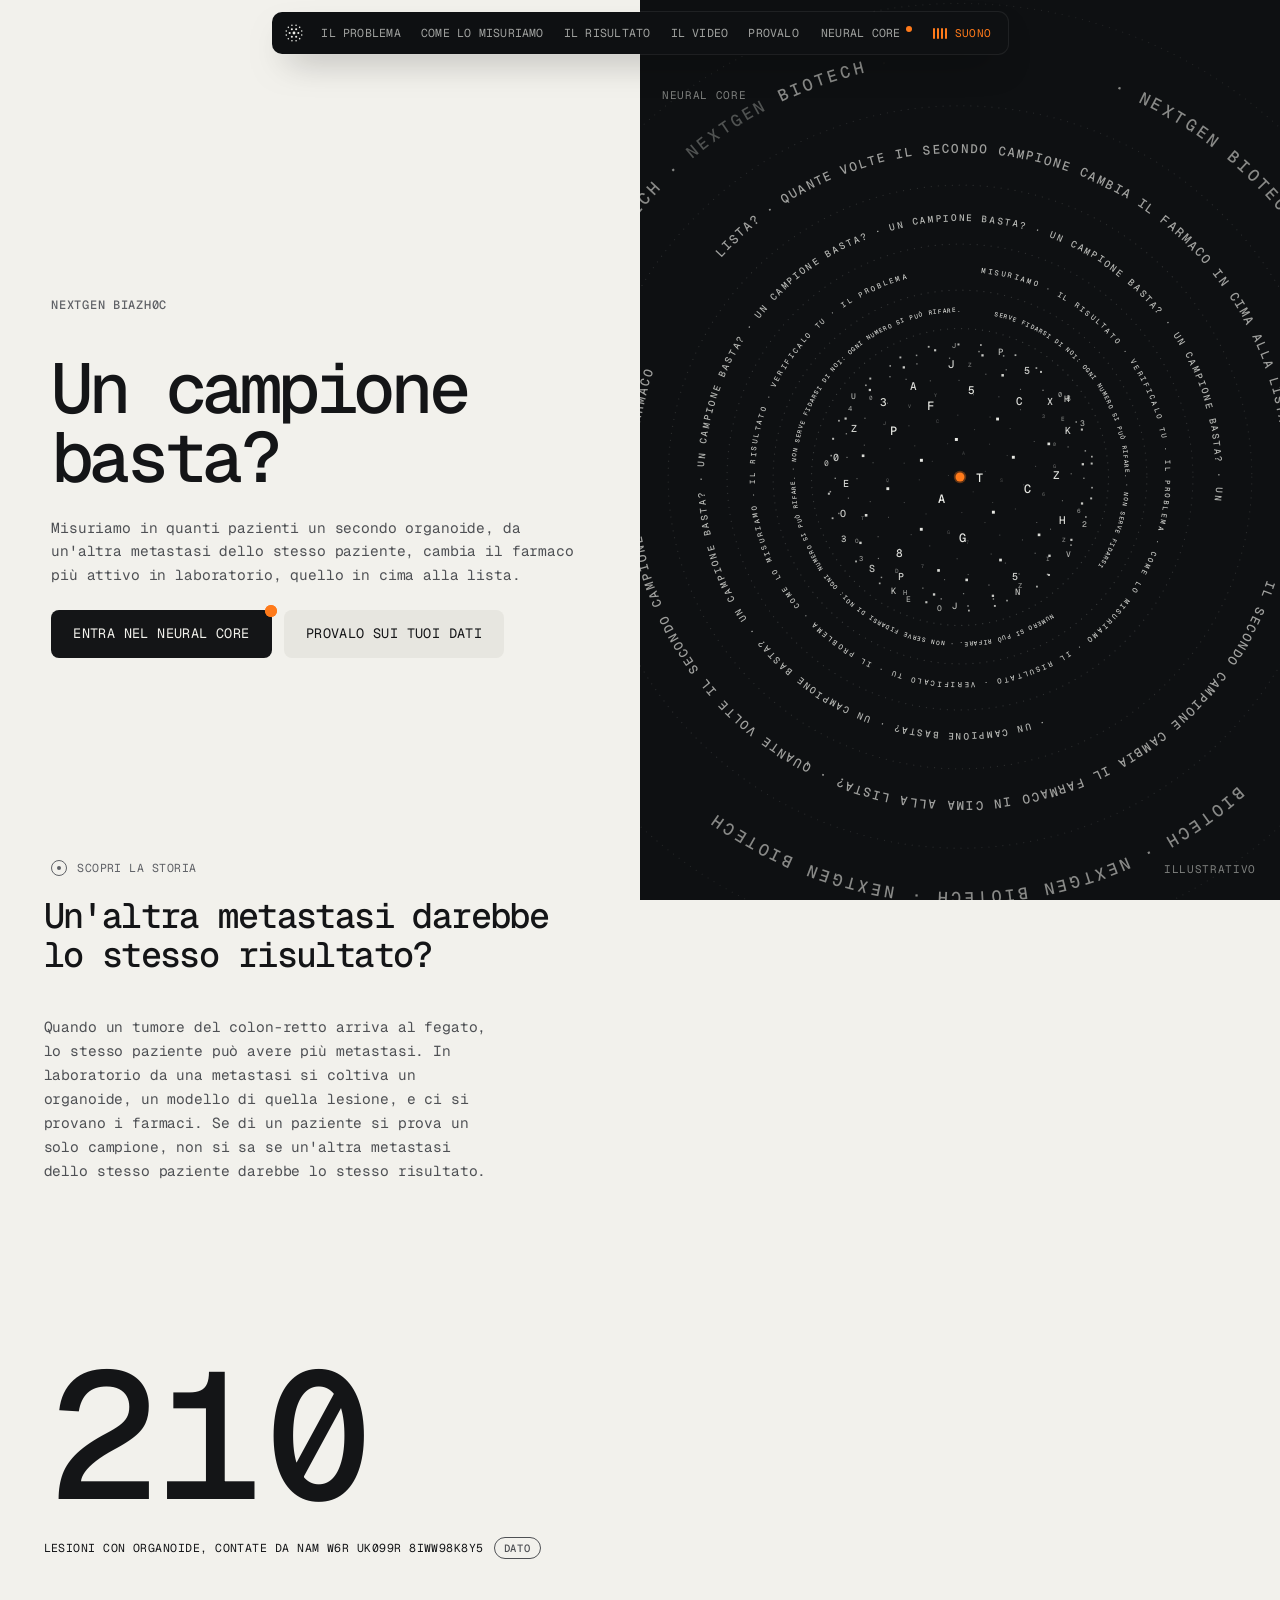
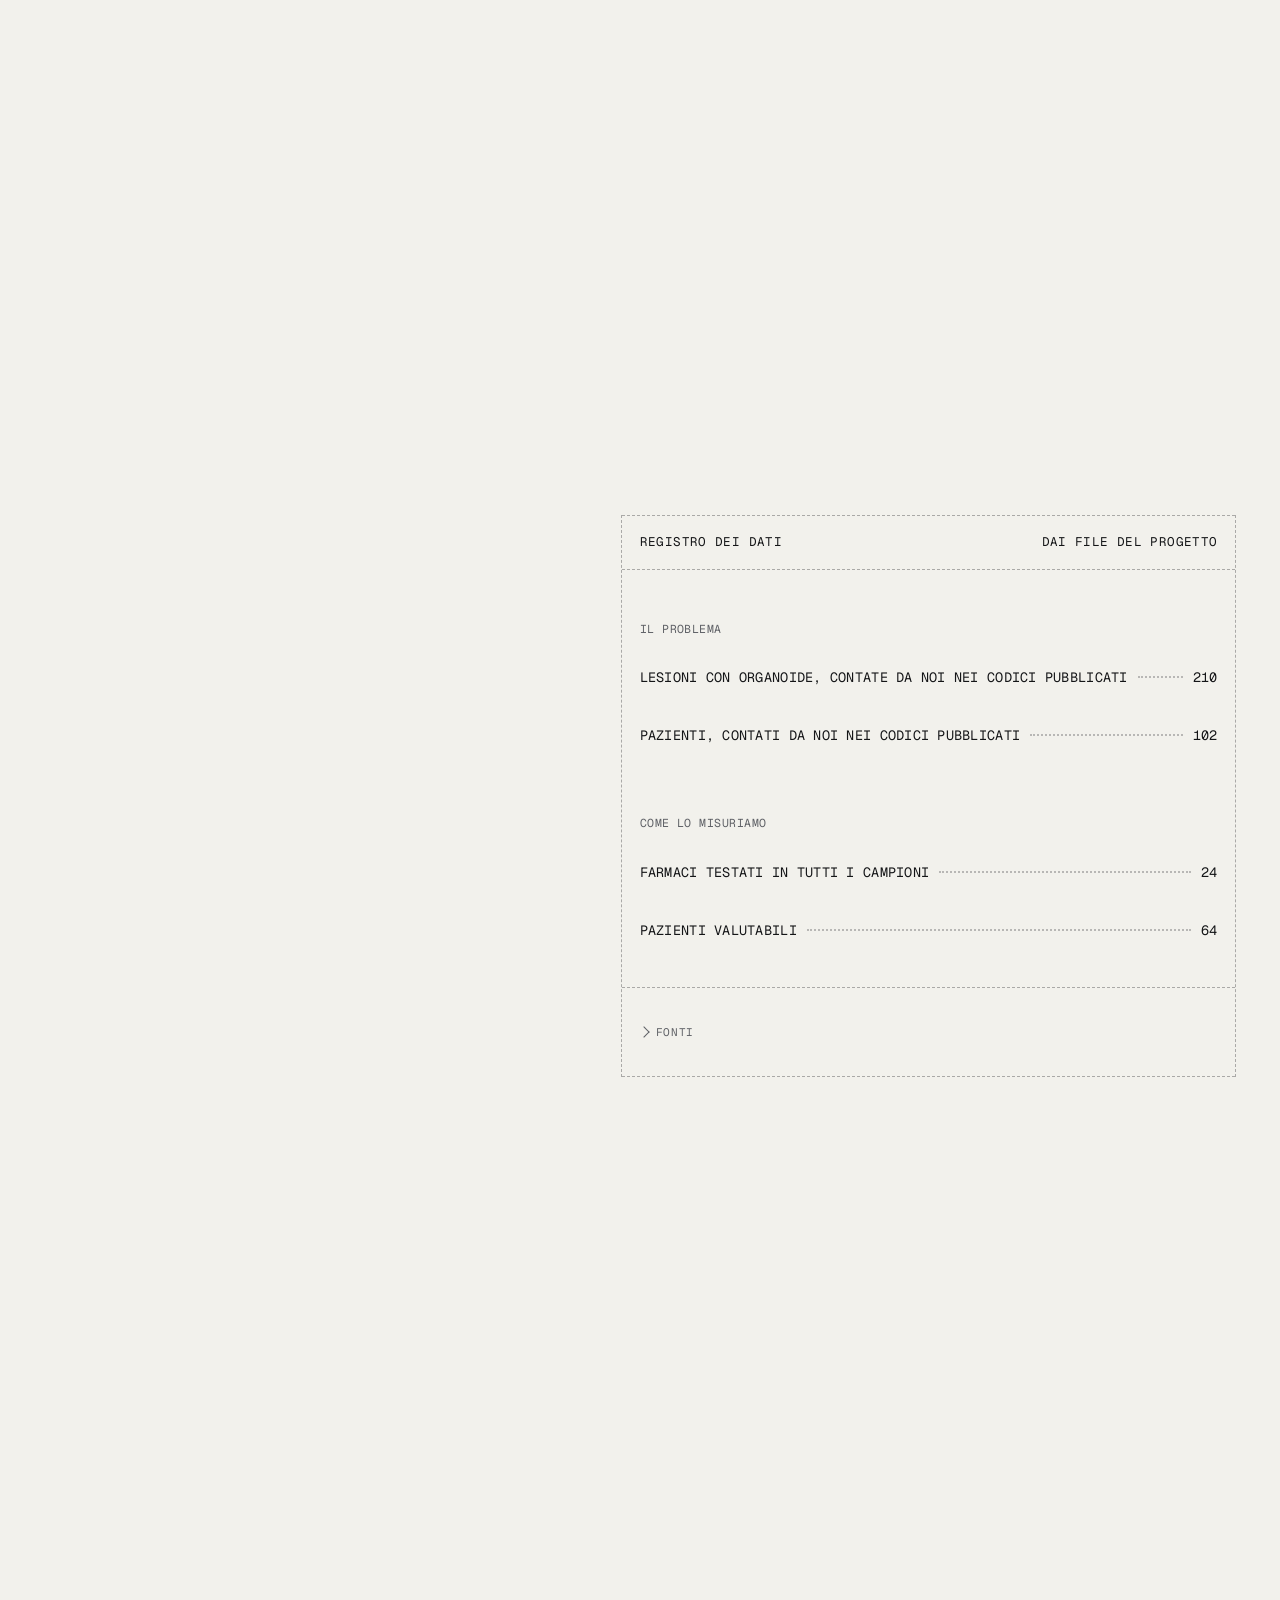
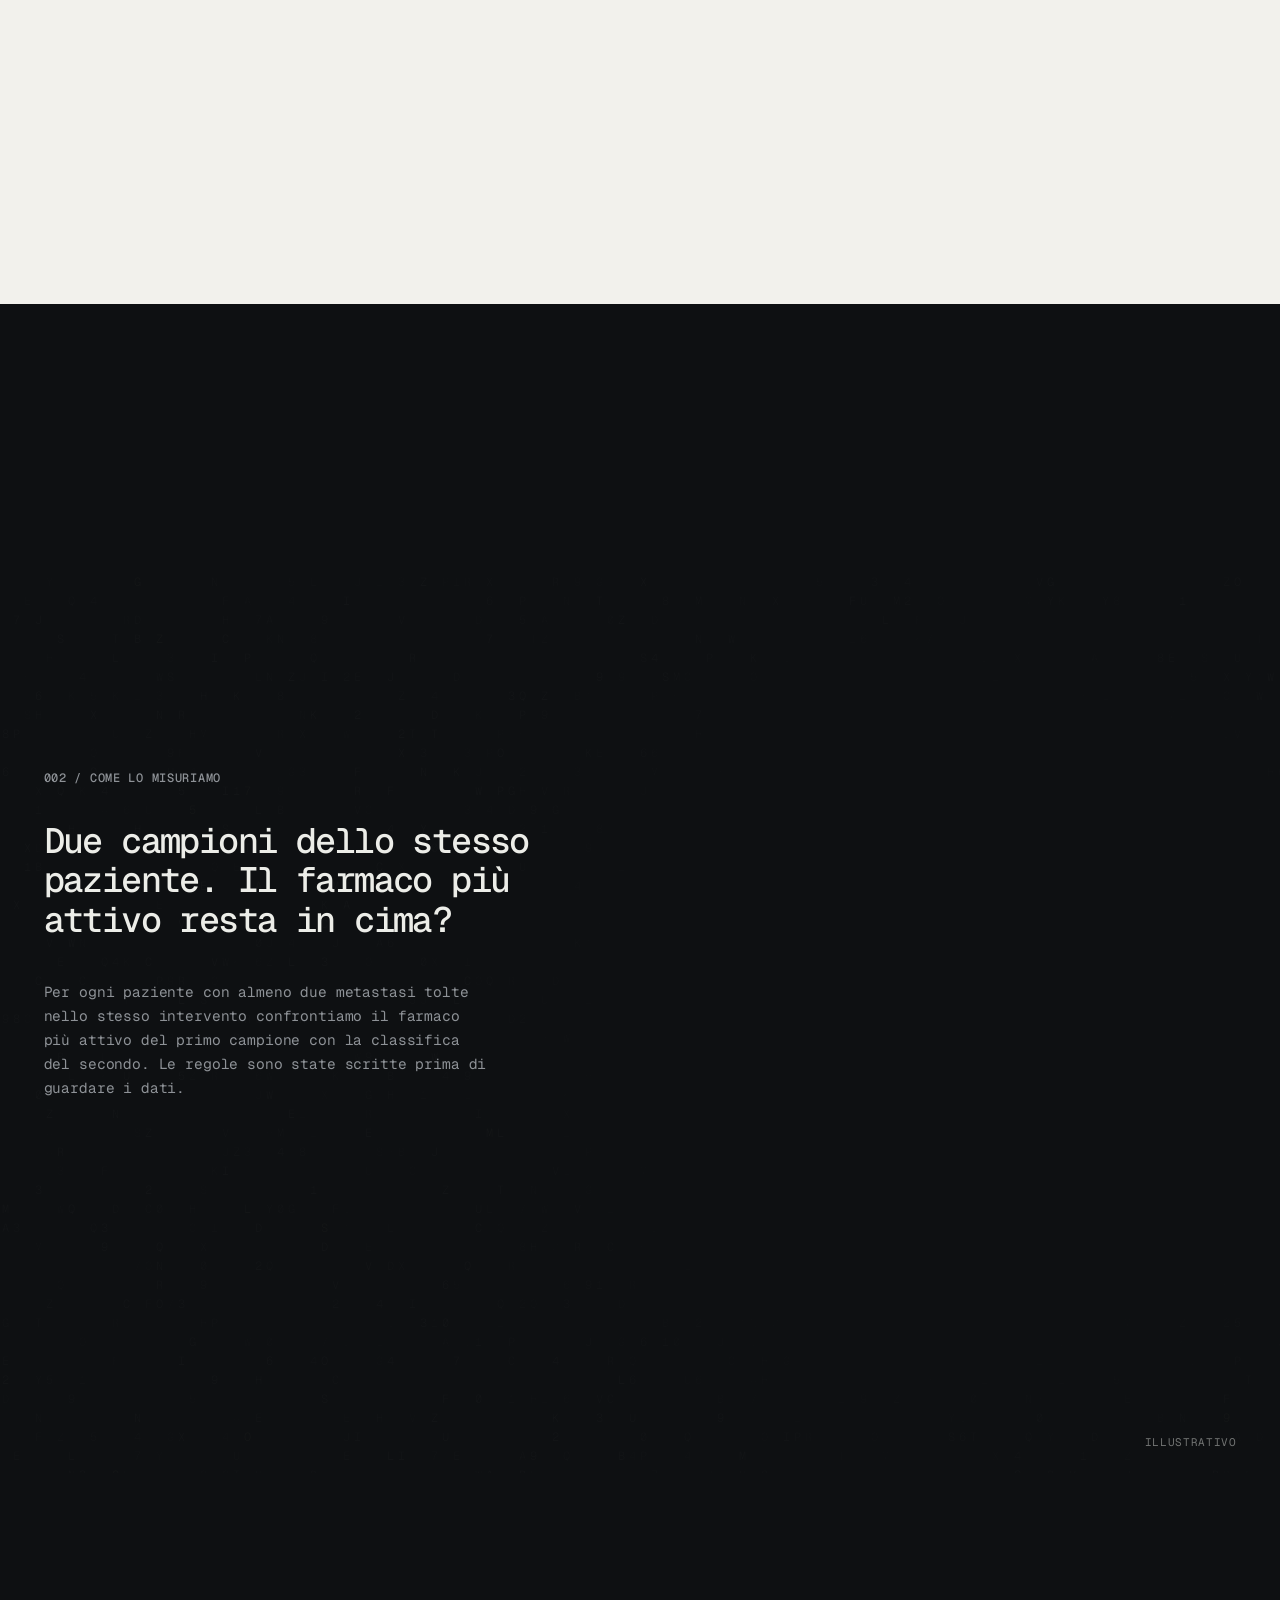
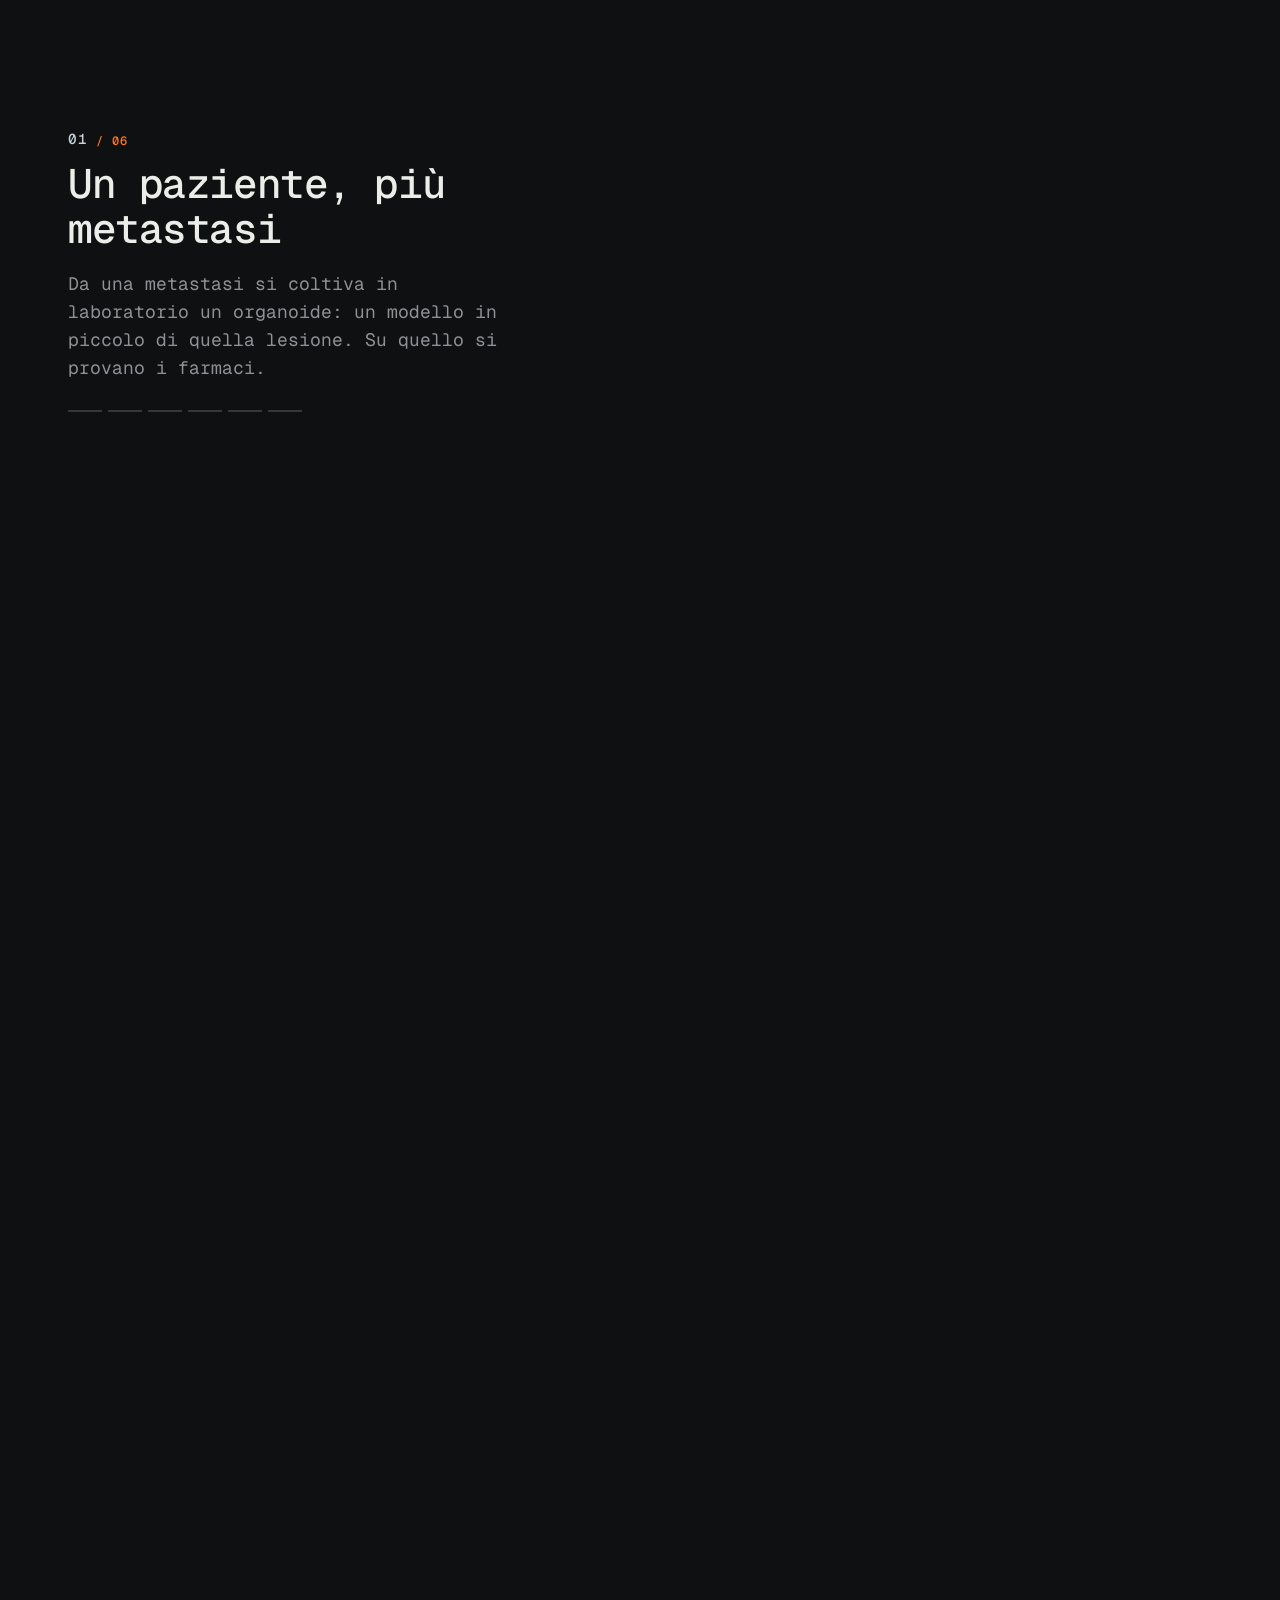
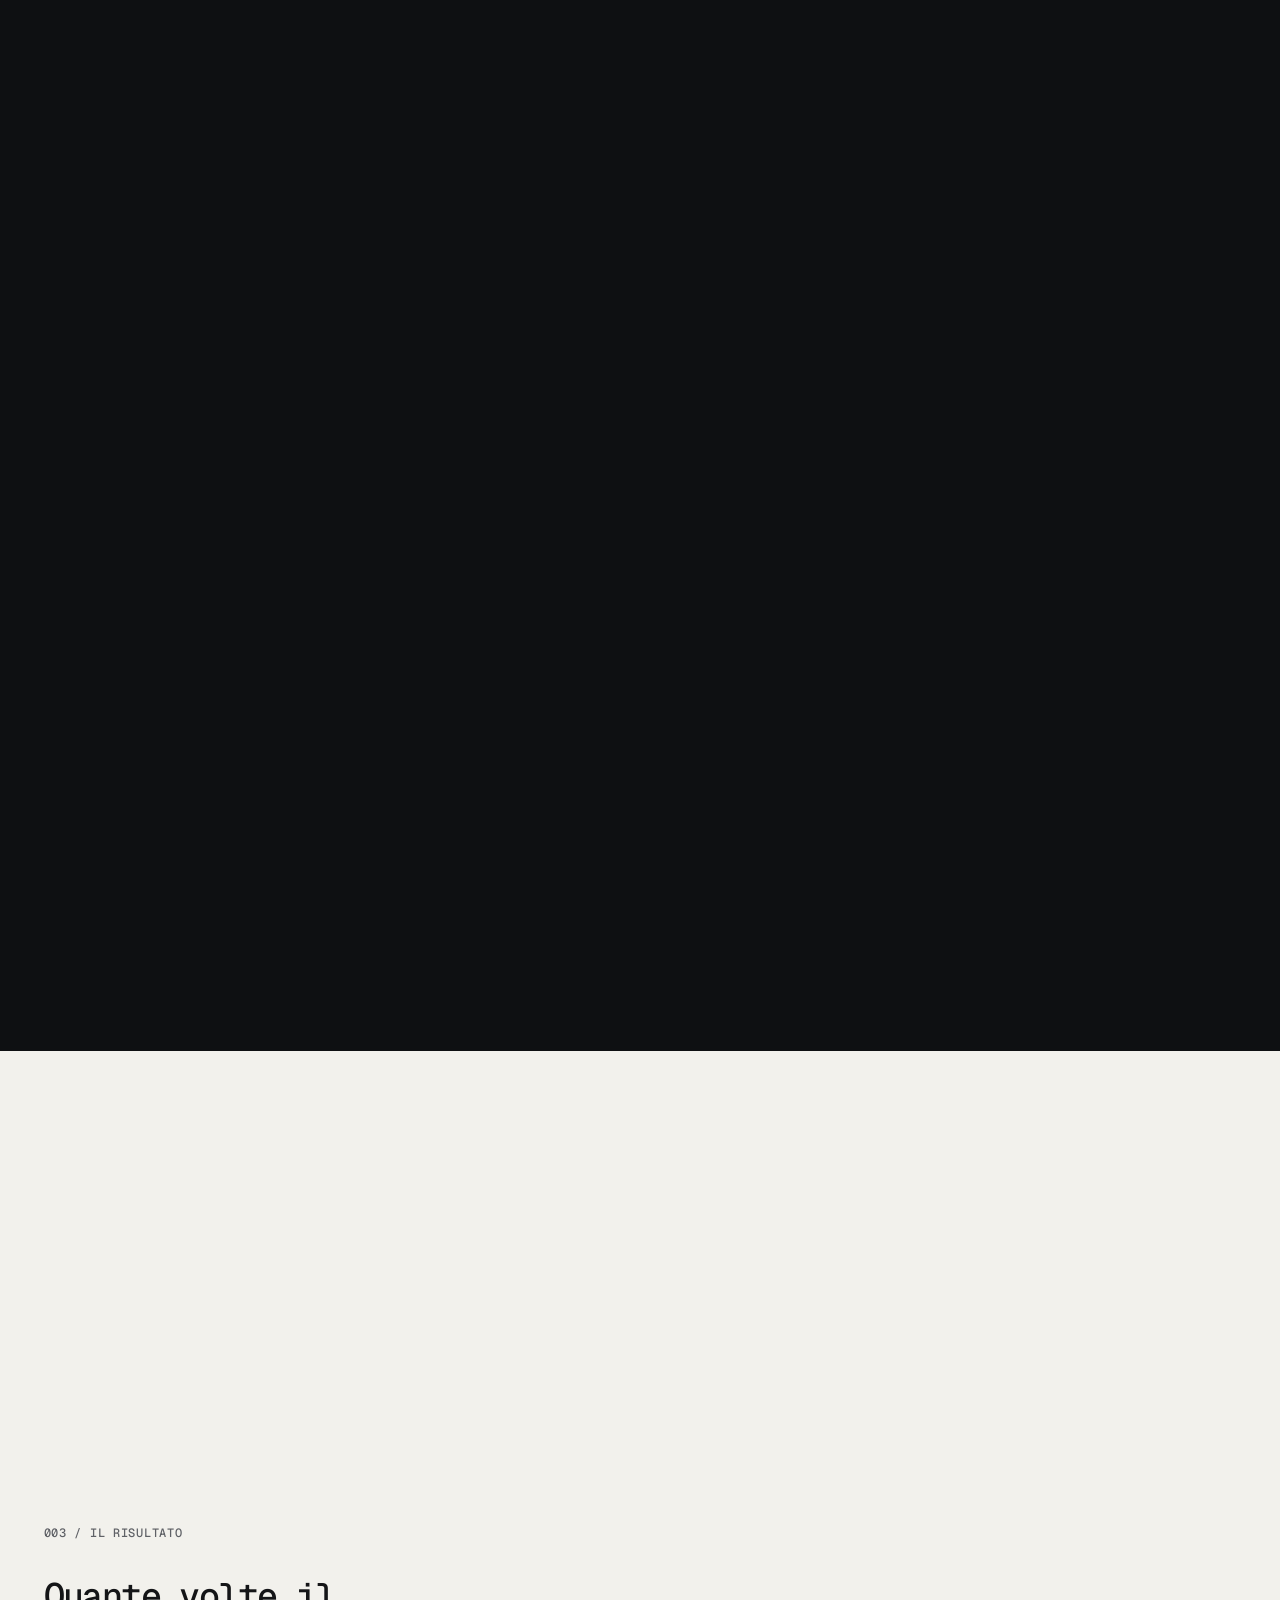
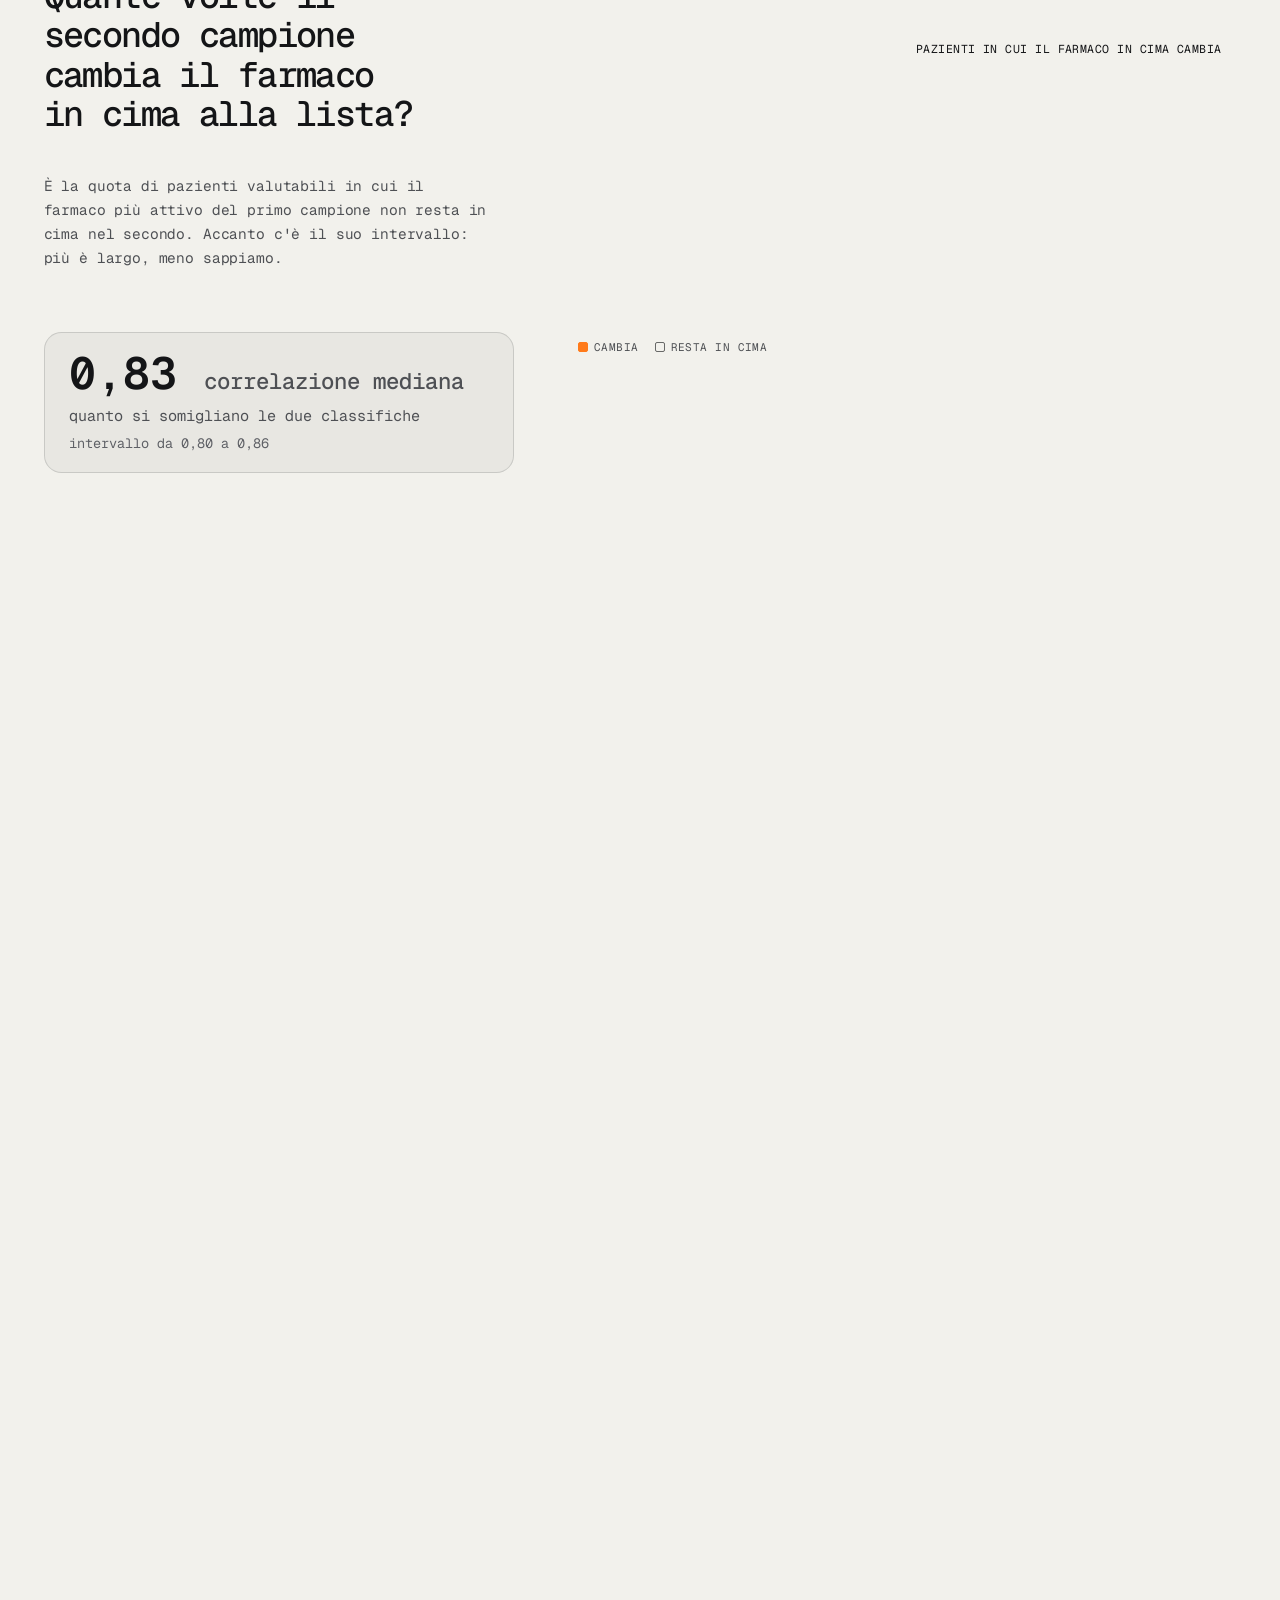
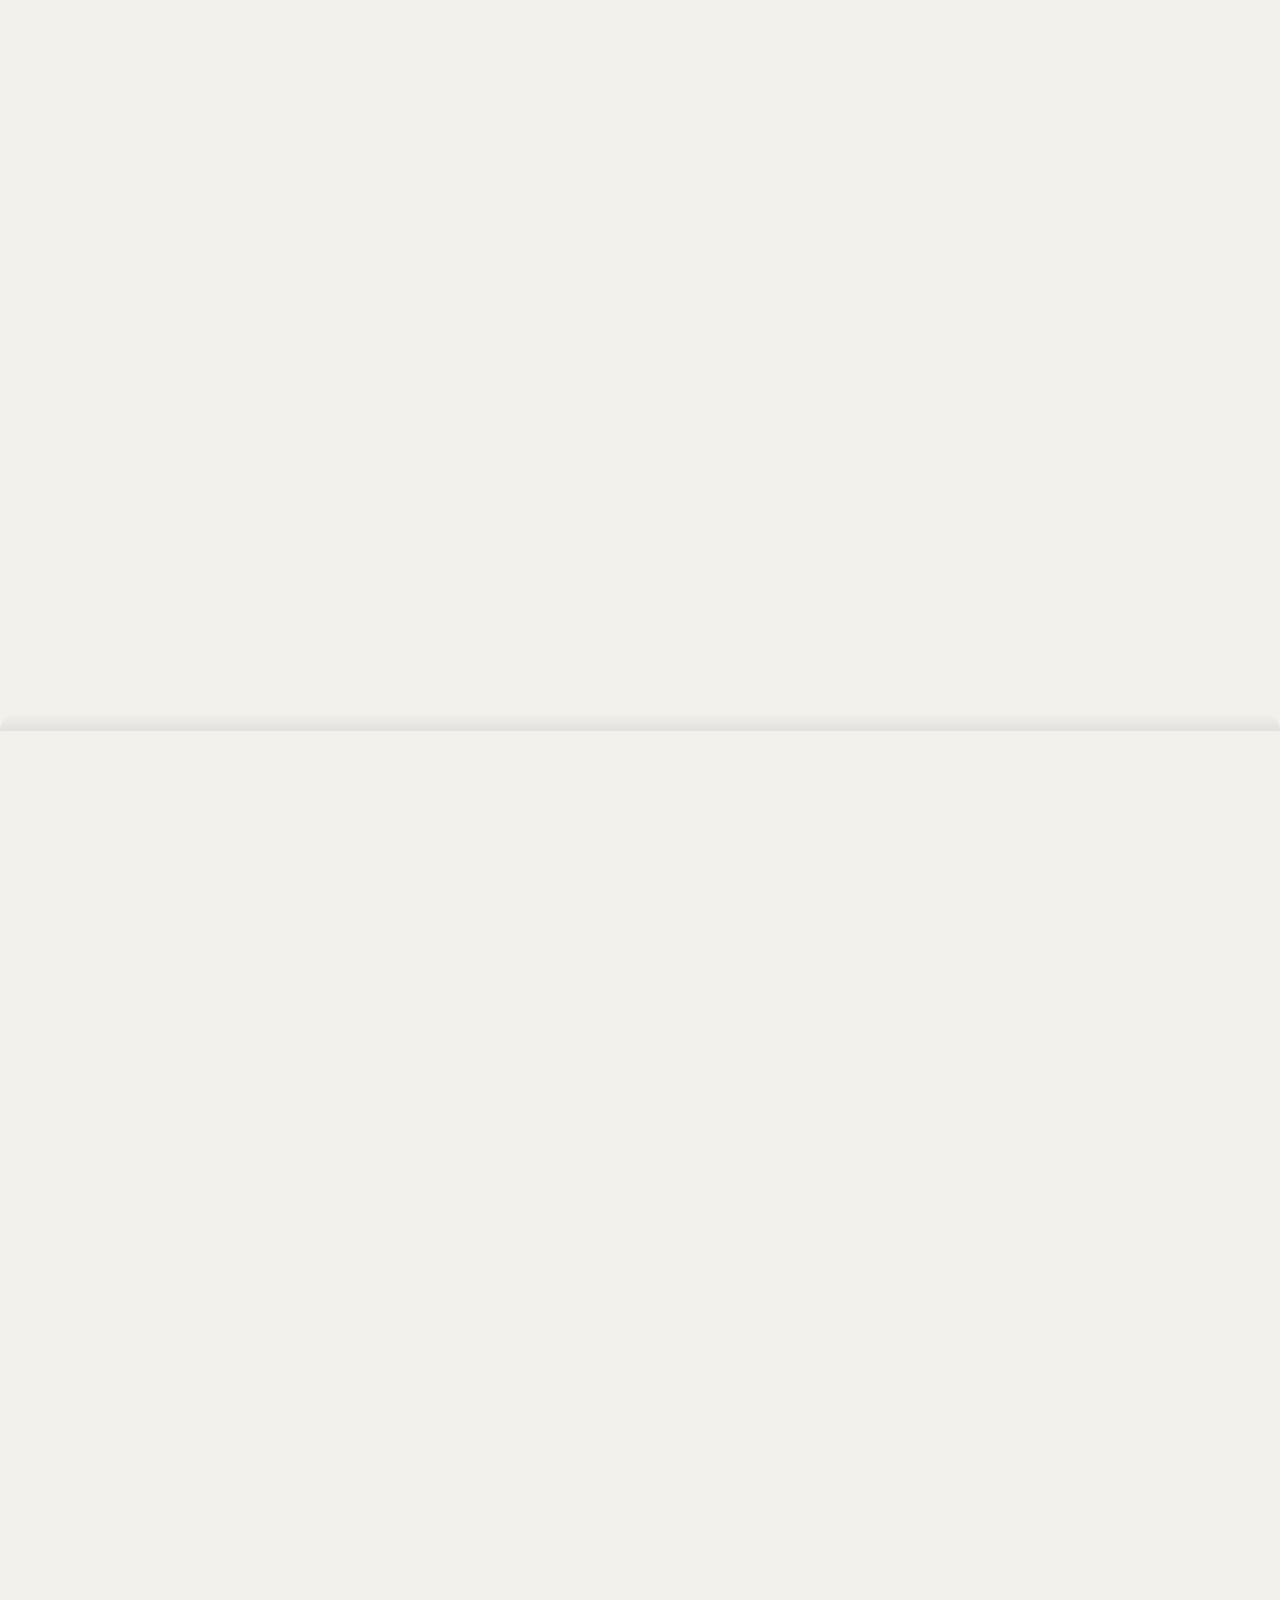
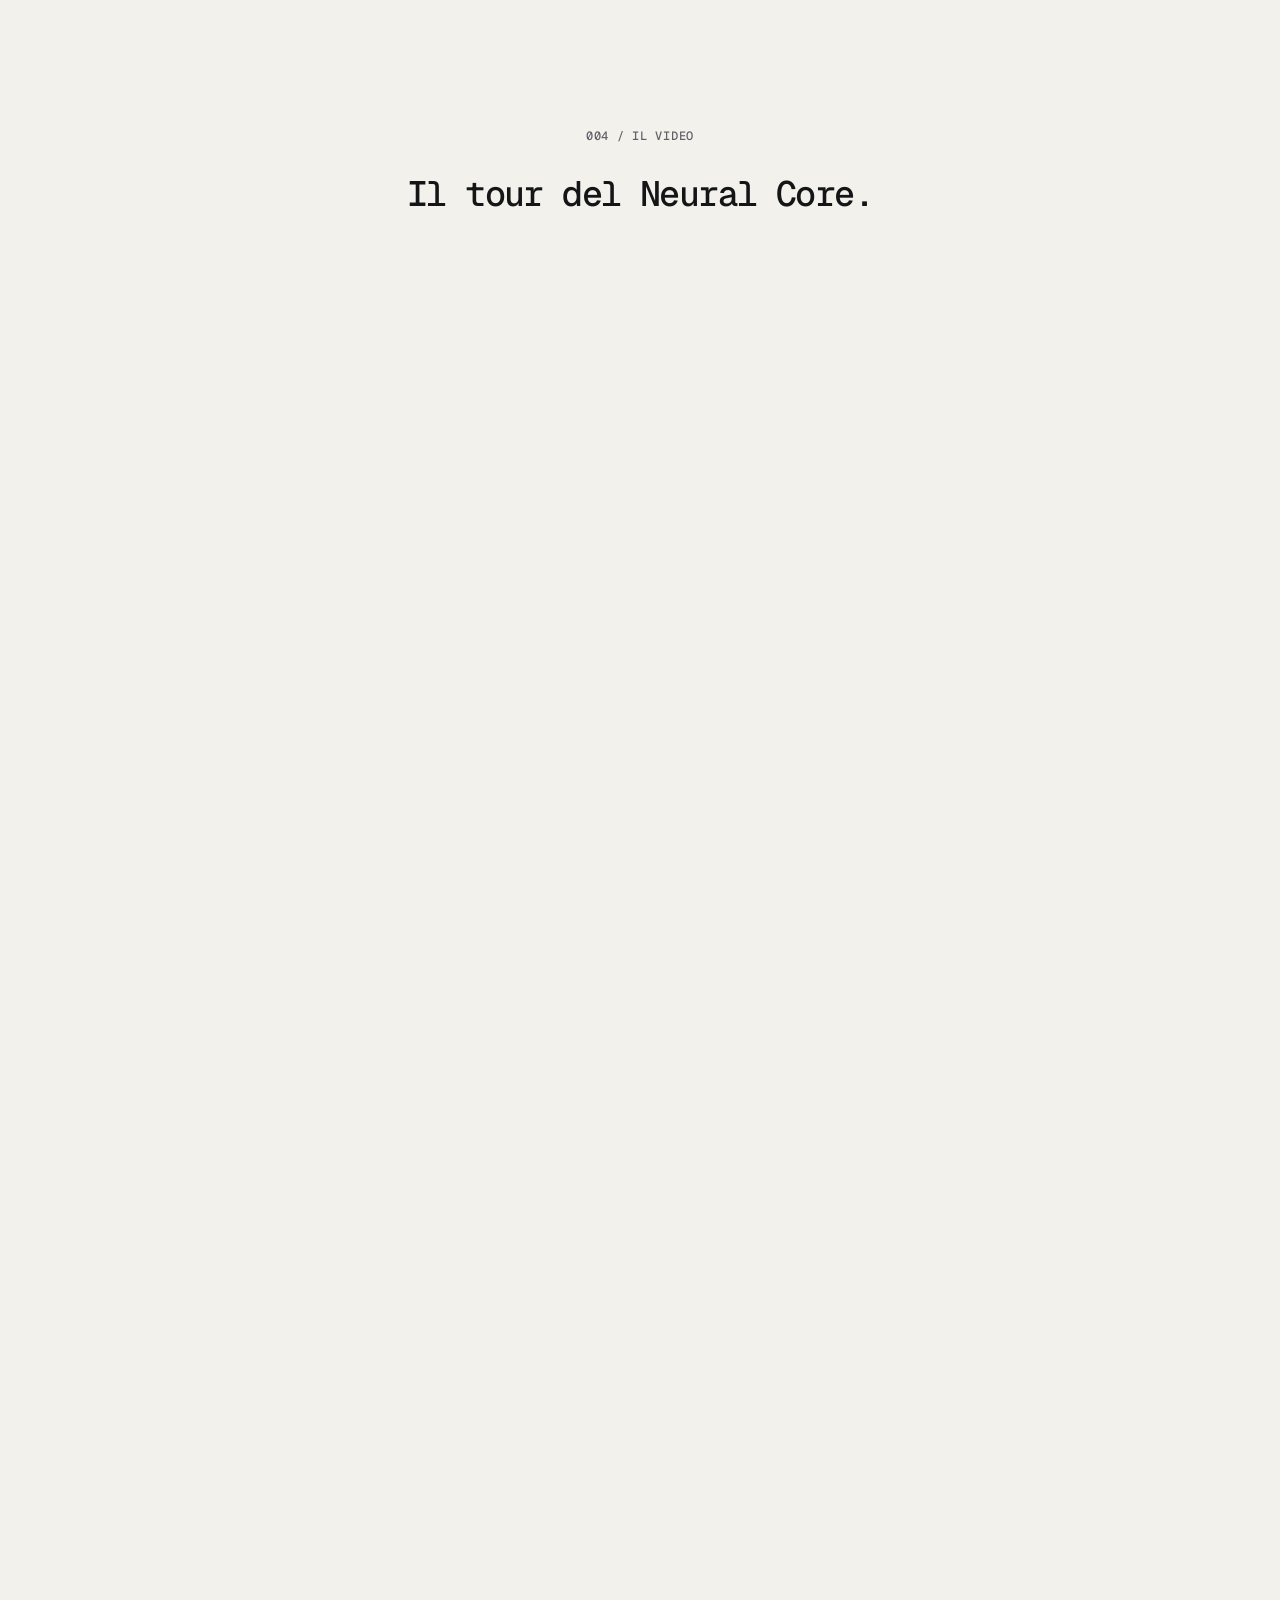
==== commit 6fd3b08e: "Sito: pubblicazione del commit 9bb00af (versione finale, sessione 06): radice sostituita con il sito" ====
--- a/index.html
+++ b/index.html
@@ -3,12 +3,12 @@
 <head>
 <meta charset="utf-8">
 <meta name="viewport" content="width=device-width, initial-scale=1">
-<meta http-equiv="Content-Security-Policy" content="default-src &#x27;self&#x27;; script-src &#x27;self&#x27;; style-src &#x27;self&#x27;; img-src &#x27;self&#x27; data: blob:; media-src &#x27;self&#x27;; font-src &#x27;self&#x27;; connect-src &#x27;self&#x27;; object-src &#x27;none&#x27;; base-uri &#x27;self&#x27;; form-action &#x27;none&#x27;">
+<meta http-equiv="Content-Security-Policy" content="default-src &#x27;self&#x27;; script-src &#x27;self&#x27;; style-src &#x27;self&#x27;; img-src &#x27;self&#x27; data: blob:; media-src &#x27;self&#x27; blob: data:; font-src &#x27;self&#x27;; connect-src &#x27;self&#x27; https://vera-viva.pannofino-work.workers.dev; object-src &#x27;none&#x27;; base-uri &#x27;self&#x27;; form-action &#x27;none&#x27;">
 <meta name="referrer" content="no-referrer">
 <title>Un campione basta?</title>
 <meta name="description" content="Il farmaco più attivo in una metastasi è lo stesso nelle altre? Una misura su dati reali, con regole scritte prima dei risultati e ogni numero verificabile.">
 <link rel="icon" type="image/svg+xml" href="favicon.svg">
-<link rel="stylesheet" href="css/comune.css"><link rel="stylesheet" href="css/landing.css"><link rel="stylesheet" href="css/design32.css">
+<link rel="stylesheet" href="css/comune.css?v=0887cc49"><link rel="stylesheet" href="css/landing.css?v=7ad774c4"><link rel="stylesheet" href="css/design32.css?v=40162e1d">
 <meta property="og:type" content="website">
 <meta property="og:site_name" content="Un campione basta?">
 <meta property="og:locale" content="it_IT">
@@ -25,14 +25,19 @@
 <meta property="og:image:alt" content="La sfera del Neural Core: pazienti, campioni e farmaci come punti luminosi collegati da filamenti.">
 <meta name="twitter:image" content="https://veracore.it/media/anteprima.jpg">
 <meta name="twitter:image:alt" content="La sfera del Neural Core: pazienti, campioni e farmaci come punti luminosi collegati da filamenti.">
-<script src="landing.js" defer></script>
-<link rel="stylesheet" href="vera/vera.css">
-<script src="vera/vera.js" defer></script>
-<script src="v32/design32.js" defer></script>
-<link rel="stylesheet" href="css/un_carattere.css">
+<link rel="preload" href="fornitori/font/geist-mono-latin-wght-normal.woff2" as="font" type="font/woff2" crossorigin>
+<link rel="preload" href="v32/design32.js?v=99fbe5ea" as="script">
+<script src="v32/design32.js?v=99fbe5ea" defer></script>
+<script src="v32/transizione32.js?v=028c5428" defer></script>
+<script src="landing.js?v=0e29acc8" defer></script>
+<link rel="stylesheet" href="vera/vera.css?v=68ce7497">
+<script src="vera/vera.js?v=71418c33" defer></script>
+<link rel="stylesheet" href="vera/vera_voce.css?v=be5ca6a3">
+<script src="vera/vera_voce.js?v=2cbdd2e4" defer></script>
+<link rel="stylesheet" href="css/un_carattere.css?v=f7c9781e">
 </head>
 <body class="landing v32">
 <a class="salta" href="#contenuto">Vai al contenuto</a>
-<div class="pagina" data-design="32" data-parole="{&quot;nome&quot;: &quot;VERA&quot;, &quot;marca&quot;: &quot;&quot;, &quot;catalogo&quot;: &quot;vera/catalogo.json&quot;, &quot;stati_js&quot;: {&quot;caricamento&quot;: &quot;Apro il catalogo verificato…&quot;, &quot;nessuna_fonte&quot;: &quot;nessuna fonte&quot;}, &quot;risposta&quot;: {&quot;aria&quot;: &quot;Risposta di {nome}&quot;, &quot;altri&quot;: &quot;Altri comandi: pausa, testo intero, ferma&quot;, &quot;pausa&quot;: &quot;Pausa&quot;, &quot;riprendi&quot;: &quot;Riprendi&quot;, &quot;tutto&quot;: &quot;Testo intero&quot;, &quot;ferma&quot;: &quot;Ferma&quot;, &quot;torna&quot;: &quot;Torna al Neural Core&quot;, &quot;impronta&quot;: &quot;Impronta&quot;, &quot;copia&quot;: &quot;Copia&quot;, &quot;copiata&quot;: &quot;Copiata&quot;, &quot;selezionata&quot;: &quot;Selezionata&quot;, &quot;riga&quot;: &quot;riga&quot;, &quot;esiti&quot;: {&quot;preparata&quot;: &quot;Risposta preparata e verificata in anticipo&quot;, &quot;verificata&quot;: &quot;Frasi verificate&quot;, &quot;rifiutata&quot;: &quot;Rifiuto&quot;, &quot;ripiego&quot;: &quot;Senza risposta dal vivo&quot;}, &quot;nota_preparata&quot;: &quot;Dal catalogo verificato: ogni frase ha la sua fonte.&quot;, &quot;nota_verificata&quot;: &quot;Dal vivo: ogni frase è passata dal verificatore.&quot;, &quot;interrotta&quot;: &quot;Il testo è completo qui sopra.&quot;}, &quot;video&quot;: {&quot;etichetta&quot;: &quot;Il video&quot;, &quot;titolo&quot;: &quot;Il tour del Neural Core.&quot;, &quot;pausa&quot;: &quot;Pausa&quot;, &quot;riproduci&quot;: &quot;Riproduci&quot;, &quot;audio&quot;: &quot;Audio&quot;, &quot;vai&quot;: &quot;Vai alla scena&quot;, &quot;fonte&quot;: &quot;Scene dal tour del sito (dati/tour.json)&quot;, &quot;scorri&quot;: &quot;Scorri&quot;}, &quot;core&quot;: {&quot;stati&quot;: {&quot;pronta&quot;: &quot;Pronta&quot;, &quot;preparata&quot;: &quot;Risposta preparata&quot;, &quot;inviata&quot;: &quot;Cerca le prove&quot;, &quot;parla&quot;: &quot;Risponde&quot;, &quot;finita&quot;: &quot;Ha risposto&quot;, &quot;rifiuto&quot;: &quot;Rifiuto&quot;}, &quot;nodi&quot;: {&quot;domanda&quot;: &quot;Domanda&quot;, &quot;presa&quot;: &quot;Presa in carico&quot;, &quot;fonte&quot;: &quot;Fonte&quot;, &quot;risposta&quot;: &quot;Risposta&quot;, &quot;esito&quot;: &quot;Verificatore&quot;}, &quot;anello&quot;: {&quot;pronta&quot;: &quot;PRONTA&quot;, &quot;inviata&quot;: &quot;DOMANDA RICEVUTA&quot;, &quot;fonte&quot;: &quot;FONTE&quot;, &quot;risposta&quot;: &quot;RISPOSTA&quot;, &quot;rifiuto&quot;: &quot;RISPONDO SOLO CON LE PROVE DEL PROGETTO&quot;}, &quot;fusione&quot;: &quot;Controllo le prove&quot;, &quot;satelliti&quot;: {&quot;METODO&quot;: &quot;METODO&quot;, &quot;DATI&quot;: &quot;DATI&quot;, &quot;EVIDENZE&quot;: &quot;FONTI&quot;, &quot;VERIFICATORE&quot;: &quot;VERIFICATORE&quot;}, &quot;via&quot;: {&quot;preparata&quot;: &quot;Preparata&quot;, &quot;scritta&quot;: &quot;Scritta&quot;}, &quot;voce&quot;: {&quot;spenta&quot;: &quot;Voce spenta&quot;, &quot;accesa&quot;: &quot;Voce accesa&quot;, &quot;aria&quot;: &quot;Voce di {nome}: l&#x27;audio già preparato delle risposte, solo dove coincide con il testo&quot;}, &quot;nessuna&quot;: &quot;Questa domanda non è tra quelle preparate: scegline una dall&#x27;elenco.&quot;, &quot;chiedi&quot;: &quot;Chiedi&quot;}, &quot;audio&quot;: &quot;vera/audio_preparato.json&quot;, &quot;anelli&quot;: [&quot;NON SERVE FIDARSI DI NOI: OGNI NUMERO SI PUÒ RIFARE.&quot;, &quot;IL PROBLEMA · COME LO MISURIAMO · IL RISULTATO · VERIFICALO TU&quot;, &quot;UN CAMPIONE BASTA?&quot;, &quot;QUANTE VOLTE IL SECONDO CAMPIONE CAMBIA IL FARMACO IN CIMA ALLA LISTA?&quot;, &quot;NEXTGEN BIOTECH&quot;, &quot;COME LO MISURIAMO&quot;], &quot;vocabolario&quot;: &quot;IL PROBLEMA COME LO MISURIAMO IL RISULTATO VERIFICALO TU UN&#x27;ALTRA METASTASI DAREBBE LO STESSO RISULTATO? DUE CAMPIONI DELLO STESSO PAZIENTE. IL FARMACO PIÙ ATTIVO RESTA IN CIMA? QUANTE VOLTE IL SECONDO CAMPIONE CAMBIA IL FARMACO IN CIMA ALLA LISTA? NON SERVE FIDARSI DI NOI: OGNI NUMERO SI PUÒ RIFARE.&quot;}"><div class="nav-guscio"><nav class="nav" aria-label="Il percorso"><div class="nav-riga"><a class="nav-logo" href="#apertura" aria-label="Torna all&#x27;inizio"><svg viewBox="0 0 24 24" aria-hidden="true"><circle cx="12" cy="12" r="1.7"></circle><circle cx="17.2" cy="12" r="1.25"></circle><circle cx="14.6" cy="16.5" r="1.25"></circle><circle cx="9.4" cy="16.5" r="1.25"></circle><circle cx="6.8" cy="12" r="1.25"></circle><circle cx="9.4" cy="7.5" r="1.25"></circle><circle cx="14.6" cy="7.5" r="1.25"></circle><circle cx="21.28" cy="14.47" r="0.95"></circle><circle cx="18.8" cy="18.78" r="0.95"></circle><circle cx="14.5" cy="21.27" r="0.95"></circle><circle cx="9.53" cy="21.28" r="0.95"></circle><circle cx="5.22" cy="18.8" r="0.95"></circle><circle cx="2.73" cy="14.5" r="0.95"></circle><circle cx="2.72" cy="9.53" r="0.95"></circle><circle cx="5.2" cy="5.22" r="0.95"></circle><circle cx="9.5" cy="2.73" r="0.95"></circle><circle cx="14.47" cy="2.72" r="0.95"></circle><circle cx="18.78" cy="5.2" r="0.95"></circle><circle cx="21.27" cy="9.5" r="0.95"></circle></svg></a><a class="nav-voce ampia" href="#problema" data-vai="problema">Il problema</a><a class="nav-voce ampia" href="#misura" data-vai="misura">Come lo misuriamo</a><a class="nav-voce ampia" href="#risultato" data-vai="risultato">Il risultato</a><a class="nav-voce nav-provalo" href="crash-test/strumenti/crash_test_browser/">Provalo</a><span class="nav-spazio"></span><a class="nav-voce" href="#core" data-vai="core">Neural Core<span class="punto" aria-hidden="true"></span></a></div></nav></div><main id="contenuto" tabindex="-1"><section class="tuffo prima-parte" id="apertura" data-sezione="apertura" data-tuffo="apertura" aria-labelledby="titolo-apertura"><div class="tuffo-fisso"><div class="tuffo-carta"><div class="tuffo-testo"><p class="occhiello" data-scramble="1">NextGen Biotech</p><h1 class="titolo-1" id="titolo-apertura">Un campione basta?</h1><p class="lead messaggio" data-messaggio="config/messaggio_vera.yaml"><span class="riga">Misuriamo in quanti pazienti un secondo organoide, da un&#x27;altra metastasi dello stesso paziente, cambia il farmaco più attivo in laboratorio, quello in cima alla lista.</span></p><div class="tasti"><a class="tasto scuro tasto-core" href="#core">Entra nel Neural Core<span class="punto-stato" aria-hidden="true"></span></a><a class="tasto chiaro tasto-provalo" href="crash-test/strumenti/crash_test_browser/">Provalo sui tuoi dati</a></div></div><p class="indizio" aria-hidden="true"><span class="cerchio"></span>Scopri la storia</p></div><div class="tuffo-scuro" aria-hidden="true"><canvas data-core="apertura"></canvas><span class="angolo alto">Neural Core</span><span class="angolo basso">illustrativo</span></div></div></section><section class="problema prima-parte" id="problema" data-sezione="problema" aria-labelledby="titolo-problema"><div class="contenitore"><div class="problema-griglia"><div class="problema-sx"><div class="testo"><p class="occhiello"><span data-scramble="1">001 / Il problema</span></p><h2 class="titolo-2" id="titolo-problema">Un&#x27;altra metastasi darebbe lo stesso risultato?</h2><p class="corpo">Quando un tumore del colon-retto arriva al fegato, lo stesso paziente può avere più metastasi. In laboratorio da una metastasi si coltiva un organoide, un modello di quella lesione, e ci si provano i farmaci. Se di un paziente si prova un solo campione, non si sa se un&#x27;altra metastasi dello stesso paziente darebbe lo stesso risultato.</p><details class="pannello-documento" data-documento="docs/DIFFERENZE_DESCRITTIVE.md"><summary>Registro delle differenze con l&#x27;articolo</summary><div class="corpo-documento"><p>Questo registro confronta alcuni conteggi della <strong>struttura</strong> dei dati pubblicati con quelli dichiarati dagli autori. Fonte: Kryeziu et al., <em>Cell Reports Medicine</em> 2026 (e preprint su Research Square, 2025). Non contiene numeri: i valori, nostri e dell'articolo, con la fonte e la pagina, stanno in due file.</p><ul><li><code>evidence/differenze_descrittive_codici.csv</code>: solo codici dei campioni, per ricontrollare a mano le voci.</li></ul><p>Ogni voce porta la stessa nota: <strong>differenza descrittiva tra la nostra lettura dei codici e quella degli autori; non cambia le regole preregistrate.</strong> Una differenza qui non è un errore di nessuno e non sposta nessuna regola: dice soltanto che contando dai codici pubblicati si ottiene un numero diverso da quello scritto nel testo, e perché.</p><h4>Che cosa si legge (e che cosa no)</h4><p>Solo struttura:</p><ul><li>da <strong>Data S1</strong> le colonne <code>sample_id</code> e <code>patient</code>;</li><li>da <strong>Data S5</strong> la colonna <code>sample_id</code> e le colonne <code>run_id_harmonize</code>, <code>run_id_lib1</code>, <code>run_id_lib2</code> (per i <code>run_id</code> conta solo se la cella è piena);</li><li>dal <strong>test dei dati</strong> (<code>DATA_AUDIT.csv</code>) la riga del numero di lesioni.</li></ul><p>Nessuna colonna dei farmaci e nessun DSS: il programma chiede le colonne per nome e un test controlla che non ne chieda altre. Paziente e intervento vengono dal nome del campione, con la convenzione degli autori (<code>docs/CONVENZIONE_NOMI.md</code>): un nome che non la rispetta è escluso e contato. Prima della lettura il programma controlla che i due file siano quelli della preregistrazione (stessa impronta SHA256).</p><h4>Le voci</h4><ul><li><strong>Organoidi.</strong> Quanti organoidi (PDO) ci sono in Data S5, uno per riga, contro gli organoidi del biobanco dichiarati dagli autori (Summary, Introduzione e Figura 2). Il numero dell'articolo si riferisce agli organoidi, non alle lesioni.</li><li><strong>Pazienti.</strong> I pazienti distinti nei codici di Data S5, contro i pazienti della stessa frase degli autori.</li><li><strong>Pazienti con più lesioni e i loro organoidi.</strong> I pazienti con almeno due lesioni diverse, in qualunque intervento, e tutti i loro organoidi, contro i pazienti e gli organoidi della figura sui PDO di più lesioni (legenda della Figura 6A).</li><li><strong>Pazienti con due organoidi dello stesso intervento.</strong> Accanto alla voce precedente: qui le lesioni devono venire dalla stessa resezione, come nella Figura 6E, che è la parte 1 del controllo D8. Il D8 conta in più solo gli organoidi con almeno un DSS nei farmaci del pannello: qui i DSS non si leggono.</li><li><strong>Coppie spaziali.</strong> Le coppie di organoidi dello stesso intervento, contate dai soli codici di Data S5, contro le coppie della figura sull'eterogeneità (Figura 6B).</li><li><strong>Coppie tra pazienti.</strong> Una coppia per ogni coppia di pazienti presenti nei codici, contro la stessa figura.</li><li><strong>Organoidi con entrambe le librerie.</strong> Gli organoidi di Data S5 con <code>run_id_lib1</code> e <code>run_id_lib2</code> entrambi pieni, contro quelli che gli autori dicono testati con le due librerie (STAR Methods).</li><li><strong>Pazienti di quegli organoidi</strong>, secondo la convenzione dei nomi, contro i pazienti della stessa frase degli autori.</li><li><strong>Interventi di quegli organoidi</strong>: gli autori non lo dichiarano; lo riportiamo perché un paziente può avere più interventi, e questo può spiegare la differenza sui pazienti.</li><li><strong>Controllo con Data S1</strong>: quanti dei codici di quegli organoidi compaiono in Data S1 e quanti hanno lo stesso paziente della convenzione dei nomi.</li><li><strong>Codici validi e non validi</strong>: i conteggi di base da cui partono le voci qui sopra.</li></ul><p>Nel file dei codici ci sono, per ricontrollarle a mano, le coppie spaziali e temporali, gli organoidi con entrambe le librerie, i pazienti con più lesioni (con il numero delle loro lesioni e dei loro organoidi) e i pazienti con due organoidi dello stesso intervento.</p><h4>Che cosa non è</h4><p>Non è un'analisi dei risultati e non legge valori di risposta. Non cambia il controllo D8, il test dei dati né l'analisi primaria: le loro regole restano quelle preregistrate e confermate.</p><h4>Come si rifà</h4><pre><code>python -m strumenti.differenze_descrittive --s5 data/raw/Data_S5.xlsx --s1 data/raw/Data_S1.xlsx --audit evidence/replica_sessione/DATA_AUDIT.csv</code></pre><h4>I valori, nostri e dell&#x27;articolo</h4><div class="tabella-scorre" tabindex="0" role="region" aria-label="I valori, nostri e dell&#x27;articolo"><table><thead><tr><th scope=col>Voce</th><th scope=col>Nostro</th><th scope=col>Articolo</th><th scope=col>Come contiamo</th></tr></thead><tbody><tr><td><code>pdo_in_S5</code></td><td>211</td><td>213</td><td>righe di Data S5 con un sample_id (un PDO per riga)</td></tr><tr><td><code>pazienti_nei_codici</code></td><td>102</td><td>102</td><td>pazienti distinti nei codici validi di Data S5</td></tr><tr><td><code>pdo_di_pazienti_con_almeno_2_lesioni</code></td><td>174</td><td>175</td><td>tutti i PDO di Data S5 di quei pazienti</td></tr><tr><td><code>pazienti_con_almeno_2_lesioni</code></td><td>65</td><td>66</td><td>pazienti con almeno 2 lesioni diverse nei codici di Data S5, in qualunque intervento (lesione = intervento + &#x27;_&#x27; + t&lt;n&gt;)</td></tr><tr><td><code>pazienti_con_almeno_2_pdo_stesso_intervento</code></td><td>64</td><td>64</td><td>pazienti con almeno 2 PDO con lo stesso codice prima di &#x27;_&#x27; (stesso intervento), dai soli codici; il D8 conta in piu&#x27; solo i PDO con almeno un DSS nei 24 farmaci, qui non letti</td></tr><tr><td><code>lesioni</code></td><td>210</td><td>non dichiarato</td><td>riga struttura / lesioni del test dei dati (src/data_audit.py): lesione = intervento + &#x27;_&#x27; + t&lt;n&gt;, dai codici di Data S4</td></tr><tr><td><code>coppie_spaziali</code></td><td>154</td><td>151</td><td>coppie di PDO di Data S5 con lo stesso codice prima di &#x27;_&#x27; (stesso intervento), dai soli codici</td></tr><tr><td><code>coppie_temporali</code></td><td>32</td><td>27</td><td>coppie di PDO di Data S5 dello stesso paziente da interventi diversi, dai soli codici</td></tr><tr><td><code>coppie_tra_pazienti</code></td><td>5151</td><td>5151</td><td>una coppia per ogni coppia di pazienti presenti nei codici di Data S5 (n x (n-1) / 2)</td></tr><tr><td><code>pdo_entrambe_le_librerie</code></td><td>22</td><td>22</td><td>PDO di Data S5 con run_id_lib1 e run_id_lib2 entrambi pieni</td></tr><tr><td><code>pazienti_entrambe_le_librerie</code></td><td>11</td><td>12</td><td>pazienti di quei PDO secondo la convenzione dei nomi</td></tr><tr><td><code>interventi_entrambe_le_librerie</code></td><td>15</td><td>non dichiarato</td><td>interventi distinti di quei PDO secondo la convenzione dei nomi</td></tr><tr><td><code>entrambe_le_librerie_in_S1</code></td><td>15</td><td>non dichiarato</td><td>quanti di quei codici compaiono in Data S1 (colonna sample_id)</td></tr><tr><td><code>entrambe_le_librerie_concordi_con_S1</code></td><td>15</td><td>non dichiarato</td><td>quanti di quelli in Data S1 hanno lo stesso paziente della convenzione</td></tr><tr><td><code>pdo_con_codice_valido</code></td><td>211</td><td>non dichiarato</td><td>sample_id di Data S5 che rispettano la convenzione dei nomi</td></tr><tr><td><code>sample_id_non_validi</code></td><td>0</td><td>non dichiarato</td><td>sample_id di Data S5 che non rispettano la convenzione: esclusi, mai indovinati</td></tr></tbody></table></div><p class="nota fonte-documento">Dal file <code>evidence/differenze_descrittive.csv</code> (con il suo .meta.json) · impronta <code>36329e002ae71459…</code></p><p class="nota omessi">Non mostrati qui: 5 blocchi del documento che contengono un nome di persona o parlano dei dati di prova.</p><p class="nota fonte-documento">Dal file <code>docs/DIFFERENZE_DESCRITTIVE.md</code> · impronta <code>a5fe3c2788795f4e…</code></p></div></details><details class="leggi-tutto"><summary>Leggi tutto</summary><div class="testo-completo"><h3>Il problema</h3><p data-campo="problema">Nel 2024 in Italia sono state stimate 48.706 nuove diagnosi di tumore del colon-retto (I numeri del cancro in Italia 2025); in uno studio di popolazione il 26,5% dei pazienti ha sviluppato metastasi al fegato entro cinque anni (Engstrand et al. 2018). In questi casi si possono coltivare organoidi dal tessuto asportato e misurare quali farmaci sono più attivi. Un paziente però può avere più metastasi epatiche, e un solo campione potrebbe non rappresentarle tutte: metastasi diverse possono rispondere in modo diverso. Se la classifica dei farmaci cambia da una metastasi all&#x27;altra, una scelta fatta su un solo campione è fragile. Quanto spesso succede davvero? E si può capire in anticipo a chi servirebbe un secondo campione? Manca una misura semplice, verificabile e fatta su dati reali.</p><p class="nota">Testo della candidatura, dallo stesso file del modulo: <code>results/candidatura_testi.md</code> · impronta <code>7f83dedfbfccdfdc…</code></p></div></details></div><div class="contatore-blocco"><div class="contatore" data-odometro="problema" role="img" aria-label="210"><span class="cifra"><span class="striscia"><span>0</span><span>1</span><span>2</span><span>3</span><span>4</span><span>5</span><span>6</span><span>7</span><span>8</span><span>9</span><span>?</span><span>&#160;</span></span></span><span class="cifra"><span class="striscia"><span>0</span><span>1</span><span>2</span><span>3</span><span>4</span><span>5</span><span>6</span><span>7</span><span>8</span><span>9</span><span>?</span><span>&#160;</span></span></span><span class="cifra"><span class="striscia"><span>0</span><span>1</span><span>2</span><span>3</span><span>4</span><span>5</span><span>6</span><span>7</span><span>8</span><span>9</span><span>?</span><span>&#160;</span></span></span></div><p class="contatore-piede"><span data-odometro-eti="problema">lesioni con organoide, contate da noi nei codici pubblicati</span><span class="chip dato" data-odometro-chip="problema">Dato</span></p></div></div><div class="registro"><div class="registro-scatola" data-registro="1"><div class="scansione" aria-hidden="true"></div><div class="registro-testa"><span>Registro dei dati</span><span>Dai file del progetto</span></div><div class="registro-gruppo"><span>Il problema</span><span></span></div><div class="registro-riga" data-valore="210" data-eti="lesioni con organoide, contate da noi nei codici pubblicati" data-chip="Dato" title="evidence/replica_sessione/DATA_AUDIT.csv · riga 49 · valore · impronta c543f560b608…"><span class="voce">lesioni con organoide, contate da noi nei codici pubblicati</span><span class="puntini" aria-hidden="true"></span><span class="val">210</span></div><div class="registro-riga" data-valore="102" data-eti="pazienti, contati da noi nei codici pubblicati" data-chip="Dato" title="evidence/replica_sessione/DATA_AUDIT.csv · riga 15 · valore · impronta c543f560b608…"><span class="voce">pazienti, contati da noi nei codici pubblicati</span><span class="puntini" aria-hidden="true"></span><span class="val">102</span></div><div class="registro-gruppo"><span>Come lo misuriamo</span><span></span></div><div class="registro-riga" data-valore="24" data-eti="farmaci testati in tutti i campioni" data-chip="Dato" title="results/s5_rapporto_conteggi.csv · riga 8 · valore · impronta 608da0749e7f…"><span class="voce">farmaci testati in tutti i campioni</span><span class="puntini" aria-hidden="true"></span><span class="val">24</span></div><div class="registro-riga" data-valore="64" data-eti="pazienti valutabili" data-chip="Dato" title="results/analisi_primaria.csv · riga 30 · denominatore · impronta 02bc37a64498c473…"><span class="voce">pazienti valutabili</span><span class="puntini" aria-hidden="true"></span><span class="val">64</span></div><p class="registro-coda fonte">Fonti: evidence/replica_sessione/DATA_AUDIT.csv · results/analisi_primaria.csv · results/s5_rapporto_conteggi.csv</p></div></div></div></div></section><div class="cucitura giu prima-parte" aria-hidden="true"><canvas data-cucitura="giu"></canvas></div><section class="stanza metodo prima-parte" id="misura" data-sezione="misura" aria-labelledby="titolo-misura"><canvas class="campo" data-campo="metodo" aria-hidden="true"></canvas><div class="contenitore"><div class="metodo-griglia"><div class="metodo-sx"><header class="metodo-testa"><p class="occhiello"><span data-scramble="1">002 / Come lo misuriamo</span></p><h2 class="titolo-2" id="titolo-misura">Due campioni dello stesso paziente. Il farmaco più attivo resta in cima?</h2><p class="corpo">Per ogni paziente con almeno due metastasi tolte nello stesso intervento confrontiamo il farmaco più attivo del primo campione con la classifica del secondo. Le regole sono state scritte prima di guardare i dati.</p><details class="leggi-tutto"><summary>Leggi tutto</summary><div class="testo-completo"><!--RISULTATO--><h3>La soluzione</h3><p data-campo="soluzione">La nostra soluzione è un crash test aperto: misura quanto spesso un secondo campione dello stesso paziente cambia il farmaco più attivo in laboratorio, quello in cima alla lista. L&#x27;abbiamo applicato ai dati pubblici di una biobanca di organoidi (Kryeziu et al. 2026; nei file pubblici contiamo <span class="numero-fonte" tabindex="0" title="evidence/replica_sessione/DATA_AUDIT.csv · riga 49 · valore · impronta c543f560b608…">210</span> lesioni di <span class="numero-fonte" tabindex="0" title="evidence/replica_sessione/DATA_AUDIT.csv · riga 15 · valore · impronta c543f560b608…">102</span> pazienti), tra due metastasi tolte nello stesso intervento, sugli stessi <span class="numero-fonte" tabindex="0" title="results/s5_rapporto_conteggi.csv · riga 8 · valore · impronta 608da0749e7f…">24</span> farmaci: il pannello degli autori comprende anche farmaci approvati per altri tumori o in sperimentazione. Risultato: in <span class="numero-fonte" tabindex="0" title="results/analisi_primaria.csv · riga 30 · n · impronta 02bc37a64498…">22</span> pazienti su <span class="numero-fonte" tabindex="0" title="results/analisi_primaria.csv · riga 30 · denominatore · impronta 02bc37a64498…">64</span> il farmaco in cima cambia (<span class="numero-fonte" tabindex="0" title="results/analisi_primaria.csv · riga 30 · valore · impronta 02bc37a64498…">34%</span>; intervallo al 95% dal <span class="numero-fonte" tabindex="0" title="results/analisi_primaria.csv · riga 30 · ic_lo · impronta 02bc37a64498…">24%</span> al <span class="numero-fonte" tabindex="0" title="results/analisi_primaria.csv · riga 30 · ic_hi · impronta 02bc37a64498…">47%</span>; <span class="numero-fonte" tabindex="0" title="results/analisi_primaria.csv · riga 30 · modalita_lesione · impronta 02bc37a64498…">lesione verificata</span>; rumore di misura <span class="numero-fonte" tabindex="0" title="results/analisi_primaria.csv · riga 30 · rumore · impronta 02bc37a64498…">NOT VERIFIED</span>: contiamo solo i cambi di ordine). Di solito resta vicino alla cima: esce dai primi <span class="numero-fonte" tabindex="0" title="results/analisi_primaria.csv · riga 8 · valore · impronta 02bc37a64498…">tre</span> in <span class="numero-fonte" tabindex="0" title="results/analisi_primaria.csv · riga 41 · n · impronta 02bc37a64498…">6</span> pazienti su <span class="numero-fonte" tabindex="0" title="results/analisi_primaria.csv · riga 41 · denominatore · impronta 02bc37a64498…">64</span>. Gli studi precedenti misurano quanto si somigliano i profili delle metastasi; noi contiamo, per paziente, se cambia il farmaco in cima. Le regole sono state firmate prima di guardare i dati; un risultato degli autori è stato riprodotto come controllo e una seconda esecuzione indipendente ha dato file identici. Una previsione esplorativa resta un&#x27;ipotesi. Nel Neural Core ogni numero si apre fino alla sua prova.</p><p class="didascalia-risultato">lesione verificata · rumore NOT VERIFIED: contiamo solo i cambi di ordine</p><!--/RISULTATO--><h3>Biotecnologie e intelligenza artificiale</h3><p data-campo="biotec_ia">Biotecnologie: organoidi da metastasi epatiche di tumore del colon-retto e screening farmacologico, con il punteggio di sensibilità DSS dalle curve dose-risposta (dati pubblici, CC BY 4.0). Calcolo: codice Python deterministico con test automatici, divisione sempre per paziente, regole firmate prima dei dati; la previsione esplorativa è una regressione logistica regolarizzata, non un&#x27;IA. IA nel prodotto: <span class="numero-fonte" tabindex="0" title="config/brand.yaml · impronta 9155ad028988…">VERA</span>, un&#x27;assistente basata su un modello linguistico Claude di Anthropic (Claude Opus 5.5), risponde alla giuria leggendo solo i risultati verificati, con strumenti in sola lettura. Un verificatore blocca ogni frase con un numero senza fonte, un&#x27;indicazione clinica, una certezza non dimostrata o una previsione senza confronto; ogni frase mostra la sua fonte. Ogni IA ha un passaporto: modello, compito, dati, limiti. IA nello sviluppo: un assistente per scrivere e controllare codice e documenti. I risultati li calcola il codice, controllabile da chiunque.</p><p class="nota">Testo della candidatura, dallo stesso file del modulo: <code>results/candidatura_testi.md</code> · impronta <code>7f83dedfbfccdfdc…</code></p></div></details></header></div><div class="metodo-dx"><div class="core-fisso"><canvas data-core="metodo" aria-hidden="true"></canvas><span class="angolo-fig" aria-hidden="true">illustrativo</span></div></div></div></div></section><div class="cucitura su prima-parte" aria-hidden="true"><canvas data-cucitura="su"></canvas></div><section class="risultato" id="risultato" data-sezione="risultato" aria-labelledby="titolo-risultato"><div class="ris-fisso"><div class="contenitore"><div class="ris-griglia"><div class="ris-sx"><p class="occhiello"><span data-scramble="1">003 / Il risultato</span></p><h2 class="titolo-2" id="titolo-risultato">Quante volte il secondo campione cambia il farmaco in cima alla lista?</h2><p class="corpo">È la quota di pazienti valutabili in cui il farmaco più attivo del primo campione non resta in cima nel secondo. Accanto c&#x27;è il suo intervallo: più è largo, meno sappiamo.</p><details class="leggi-tutto"><summary>Leggi tutto</summary><div class="testo-completo"><h3>Impatto</h3><p data-campo="impatto">Un organoide da un&#x27;altra metastasi dello stesso paziente cambia il farmaco più attivo in laboratorio in <span class="numero-fonte" tabindex="0" title="results/analisi_primaria.csv · riga 30 · n · impronta 02bc37a64498…">22</span> pazienti su <span class="numero-fonte" tabindex="0" title="results/analisi_primaria.csv · riga 30 · denominatore · impronta 02bc37a64498…">64</span> (intervallo al 95% dal <span class="numero-fonte" tabindex="0" title="results/analisi_primaria.csv · riga 30 · ic_lo · impronta 02bc37a64498…">24%</span> al <span class="numero-fonte" tabindex="0" title="results/analisi_primaria.csv · riga 30 · ic_hi · impronta 02bc37a64498…">47%</span>; <span class="numero-fonte" tabindex="0" title="results/analisi_primaria.csv · riga 30 · modalita_lesione · impronta 02bc37a64498…">lesione verificata</span>; rumore <span class="numero-fonte" tabindex="0" title="results/analisi_primaria.csv · riga 30 · rumore · impronta 02bc37a64498…">NOT VERIFIED</span>). Per chi progetta test con gli organoidi, un solo campione non sempre rappresenta gli altri: va considerato nel progettare e interpretare questi studi. Il primo autore, K. Kryeziu, ci ha segnalato un limite: «lo screening in date diverse può introdurre variabilità tecnica, anche se è stato usato sempre lo stesso protocollo» (22/11/2026, traduzione nostra). Commenta la domanda e il metodo: non aveva visto i nostri risultati. Il crash test aperto produce lo stesso Rapporto per altre raccolte, dopo un controllo di compatibilità dei dati. È una misura preclinica, non uno strumento clinico.</p><p class="nota">Testo della candidatura, dallo stesso file del modulo: <code>results/candidatura_testi.md</code> · impronta <code>7f83dedfbfccdfdc…</code></p></div></details><div class="somiglianza" data-fonte="results/analisi_primaria.csv"><p class="valore"><span class="cifra" title="results/analisi_primaria.csv · riga 49 · valore · impronta 02bc37a64498c473…">0,83</span> <span class="su">correlazione mediana</span></p><p class="didascalia">quanto si somigliano le due classifiche</p><p class="intervallo">intervallo da <span class="cifra" title="results/analisi_primaria.csv · riga 49 · valore · impronta 02bc37a64498c473…">0,80</span> a <span class="cifra" title="results/analisi_primaria.csv · riga 49 · valore · impronta 02bc37a64498c473…">0,86</span> <span class="metodo">(mediana dei rho; bootstrap per paziente (2000 ricampionamenti, seed 20261119))</span></p></div></div><div class="ris-dx"><div><div class="pazienti" aria-hidden="true" title="results/analisi_primaria_pazienti.csv · impronta 1ce69fa98282584e…"><span class="paz" data-ev="1"></span><span class="paz" data-ev="0"></span><span class="paz" data-ev="0"></span><span class="paz" data-ev="0"></span><span class="paz" data-ev="1"></span><span class="paz" data-ev="0"></span><span class="paz" data-ev="0"></span><span class="paz" data-ev="0"></span><span class="paz" data-ev="0"></span><span class="paz" data-ev="1"></span><span class="paz" data-ev="1"></span><span class="paz" data-ev="1"></span><span class="paz" data-ev="1"></span><span class="paz" data-ev="1"></span><span class="paz" data-ev="1"></span><span class="paz" data-ev="0"></span><span class="paz" data-ev="0"></span><span class="paz" data-ev="0"></span><span class="paz" data-ev="0"></span><span class="paz" data-ev="1"></span><span class="paz" data-ev="0"></span><span class="paz" data-ev="0"></span><span class="paz" data-ev="1"></span><span class="paz" data-ev="0"></span><span class="paz" data-ev="0"></span><span class="paz" data-ev="0"></span><span class="paz" data-ev="0"></span><span class="paz" data-ev="0"></span><span class="paz" data-ev="0"></span><span class="paz" data-ev="1"></span><span class="paz" data-ev="0"></span><span class="paz" data-ev="1"></span><span class="paz" data-ev="0"></span><span class="paz" data-ev="1"></span><span class="paz" data-ev="0"></span><span class="paz" data-ev="1"></span><span class="paz" data-ev="0"></span><span class="paz" data-ev="0"></span><span class="paz" data-ev="1"></span><span class="paz" data-ev="0"></span><span class="paz" data-ev="0"></span><span class="paz" data-ev="0"></span><span class="paz" data-ev="0"></span><span class="paz" data-ev="0"></span><span class="paz" data-ev="1"></span><span class="paz" data-ev="0"></span><span class="paz" data-ev="0"></span><span class="paz" data-ev="0"></span><span class="paz" data-ev="1"></span><span class="paz" data-ev="1"></span><span class="paz" data-ev="0"></span><span class="paz" data-ev="0"></span><span class="paz" data-ev="0"></span><span class="paz" data-ev="1"></span><span class="paz" data-ev="1"></span><span class="paz" data-ev="0"></span><span class="paz" data-ev="0"></span><span class="paz" data-ev="0"></span><span class="paz" data-ev="0"></span><span class="paz" data-ev="0"></span><span class="paz" data-ev="0"></span><span class="paz" data-ev="0"></span><span class="paz" data-ev="1"></span><span class="paz" data-ev="1"></span></div><p class="legenda" aria-hidden="true"><span><i class="ev"></i>Cambia</span><span><i></i>Resta in cima</span></p></div><!--RISULTATO--><div class="ris-numeri"><div class="conto"><div class="contatore medio" data-odometro="risultato" role="img" aria-label="22"><span class="cifra"><span class="striscia"><span>0</span><span>1</span><span>2</span><span>3</span><span>4</span><span>5</span><span>6</span><span>7</span><span>8</span><span>9</span><span>?</span><span>&#160;</span></span></span><span class="cifra"><span class="striscia"><span>0</span><span>1</span><span>2</span><span>3</span><span>4</span><span>5</span><span>6</span><span>7</span><span>8</span><span>9</span><span>?</span><span>&#160;</span></span></span></div><span class="su">su 64</span></div><p class="contatore-piede">pazienti in cui il farmaco in cima cambia</p><div class="esito"><div class="esito-riga"><p class="grande">34%</p><p class="contatore-piede">dei pazienti valutabili</p></div><svg class="righello" viewBox="0 0 520 58" role="img" aria-label="34%: 24% – 47%"><line class="asse" x1="10" y1="30" x2="510" y2="30"></line><g class="tacche"><line x1="10" y1="25" x2="10" y2="35"></line><line x1="60" y1="27" x2="60" y2="33"></line><line x1="110" y1="27" x2="110" y2="33"></line><line x1="160" y1="27" x2="160" y2="33"></line><line x1="210" y1="27" x2="210" y2="33"></line><line x1="260" y1="25" x2="260" y2="35"></line><line x1="310" y1="27" x2="310" y2="33"></line><line x1="360" y1="27" x2="360" y2="33"></line><line x1="410" y1="27" x2="410" y2="33"></line><line x1="460" y1="27" x2="460" y2="33"></line><line x1="510" y1="25" x2="510" y2="35"></line></g><rect class="intervallo" x="130.0" y="25" width="115.0" height="10" rx="2"></rect><circle class="stima" cx="180.0" cy="30" r="7"></circle><g class="scritte" font-size="11" text-anchor="middle"><text x="10" y="54">0</text><text x="130.0" y="16">24%</text><text x="245.0" y="16">47%</text><text x="510" y="54">100%</text></g></svg><p class="intervallo-testo">intervallo da 24% a 47% (Wilson 95%)</p><p class="didascalia-risultato">lesione verificata · rumore NOT VERIFIED: contiamo solo i cambi di ordine</p><p class="etichette-risultato"><span class="etichette" data-codice="PRECOMPUTED"><span class="chip mod m-PRECOMPUTED">precalcolato</span></span></p></div></div><!--/RISULTATO--></div></div></div></div></section><section class="tuffo finale" id="core" data-sezione="core" data-tuffo="finale" aria-labelledby="titolo-core"><div class="tuffo-fisso"><div class="stanza-core"><canvas data-campo="finale" aria-hidden="true"></canvas><div class="nc-alone" aria-hidden="true"></div><canvas data-nucleo="finale" aria-hidden="true"></canvas><canvas data-core="finale" aria-hidden="true"></canvas><p class="nc-fusione" data-nc-fusione="1" aria-hidden="true"></p><div class="finale-testo"><p class="occhiello"><span data-scramble="1">004 / Verificalo tu</span></p><p class="titolo-2">Non serve fidarsi di noi: ogni numero si può rifare.</p><p class="corpo">Ogni numero ha il suo file, la sua riga e la sua impronta. Le regole sono state scritte prima dei dati e chiunque può rifare il calcolo e confrontare i risultati, byte per byte.</p></div><p class="finale-centro" aria-hidden="true"><span class="punto-stato"></span>Scorri · entra nel Neural Core</p><div class="hud notte" data-hud="1"><h2 class="solo-lettori" id="titolo-core">Neural Core: chiedi a VERA</h2><div class="hud-alto"><p class="hud-nome"><span class="punto-stato" aria-hidden="true"></span><span class="lungo">Neural Core · </span>VERA</p><p class="hud-stato solo-lettori" data-stato-core="1" data-s="pronta" aria-live="polite">Pronta</p></div><aside class="hud-moduli" aria-label="Stato dei moduli"><p class="occhiello">Moduli</p><ul class="moduli"><li><span>Risposte preparate e verificate</span><span class="v" data-mod-catalogo="1">55</span></li><li><span>Verificatore</span><span class="v">Frasi verificate</span></li><li><span>Risposte dal vivo</span><span class="v" data-mod-vivo="1">Presto</span></li></ul></aside><div class="sfera-zona" data-sfera-zona="1" aria-hidden="true"></div><div class="percorso" data-percorso="1"><span class="percorso-spazio" aria-hidden="true"></span><p class="percorso-vuoto">Il percorso della risposta compare qui<br>Domanda → Presa in carico → Fonte → Risposta → Verificatore</p><div class="percorso-avviso" data-avviso="1"><p data-avviso-testo="1"></p></div><div class="nodo" data-nodo="domanda"><p class="nodo-eti"><span>Domanda</span><span data-n-via="1"></span></p><p class="nodo-testo" data-n-domanda="1"></p></div><div class="nodo" data-nodo="presa"><p class="nodo-eti"><span>Presa in carico</span><span>VERA</span></p><p class="nodo-testo" data-n-presa="1"></p></div><div class="nodo" data-nodo="fonte"><p class="nodo-eti"><span>Fonte</span><span data-n-tipofonte="1"></span></p><p class="nodo-testo" data-n-fonte="1"></p><p class="nodo-meta" data-n-impronta="1"></p></div><div class="nodo grande" data-nodo="risposta"><p class="nodo-eti"><span data-n-etirisposta="1">Risposta</span><span></span></p><p class="nodo-testo" data-n-risposta="1"></p></div><div class="nodo" data-nodo="esito"><p class="nodo-eti"><span>Verificatore</span><span></span></p><p class="nodo-testo" data-n-esito="1"></p><div class="nodo-chip"><span class="chip bordo" data-n-tipo="1"></span></div></div></div><div class="comandi"><div class="elenco-domande" id="elenco-domande" data-elenco="1" hidden><p class="elenco-titolo">Tutte le domande preparate</p><ul role="listbox" aria-label="Tutte le domande preparate"><li role="presentation"><button class="voce-elenco" type="button" role="option" data-chiedi-id="messaggio_progetto">Cos&#x27;è questo progetto?</button></li><li role="presentation"><button class="voce-elenco" type="button" role="option" data-chiedi-id="messaggio_novita">Cosa c&#x27;è di nuovo?</button></li><li role="presentation"><button class="voce-elenco" type="button" role="option" data-chiedi-id="messaggio_serve">A cosa serve?</button></li><li role="presentation"><button class="voce-elenco" type="button" role="option" data-chiedi-id="giuria_50">Qual è la vostra innovazione, in poche parole?</button></li><li role="presentation"><button class="voce-elenco" type="button" role="option" data-chiedi-id="giuria_01">Che cosa c&#x27;è di nuovo rispetto a Kryeziu 2026 e Bruun 2020?</button></li><li role="presentation"><button class="voce-elenco" type="button" role="option" data-chiedi-id="giuria_02">Quale problema concreto affronta il progetto?</button></li><li role="presentation"><button class="voce-elenco" type="button" role="option" data-chiedi-id="giuria_03">Perché contate il primo farmaco e non quanto si somigliano i profili?</button></li><li role="presentation"><button class="voce-elenco" type="button" role="option" data-chiedi-id="giuria_04">Che cosa c&#x27;è di nuovo nel metodo?</button></li><li role="presentation"><button class="voce-elenco" type="button" role="option" data-chiedi-id="giuria_05">La parte di previsione è intelligenza artificiale?</button></li><li role="presentation"><button class="voce-elenco" type="button" role="option" data-chiedi-id="giuria_06">Perché un modello semplice e non qualcosa di più complesso?</button></li><li role="presentation"><button class="voce-elenco" type="button" role="option" data-chiedi-id="giuria_07">Che cosa resta dopo la gara?</button></li><li role="presentation"><button class="voce-elenco" type="button" role="option" data-chiedi-id="giuria_49">Altri lavori hanno già mostrato che le metastasi dello stesso paziente rispondono in modo diverso?</button></li><li role="presentation"><button class="voce-elenco" type="button" role="option" data-chiedi-id="giuria_08">64 pazienti bastano?</button></li><li role="presentation"><button class="voce-elenco" type="button" role="option" data-chiedi-id="giuria_09">Quanti pazienti servirebbero per una previsione affidabile?</button></li><li role="presentation"><button class="voce-elenco" type="button" role="option" data-chiedi-id="giuria_10">I dati sono davvero accessibili a tutti?</button></li><li role="presentation"><button class="voce-elenco" type="button" role="option" data-chiedi-id="giuria_11">Come sapete quali campioni vengono dalla stessa lesione?</button></li><li role="presentation"><button class="voce-elenco" type="button" role="option" data-chiedi-id="giuria_12">Che cosa succede se il collegamento campione-paziente non torna?</button></li><li role="presentation"><button class="voce-elenco" type="button" role="option" data-chiedi-id="giuria_13">Quanto tempo richiede rifare l&#x27;analisi?</button></li><li role="presentation"><button class="voce-elenco" type="button" role="option" data-chiedi-id="giuria_14">Che cosa doveva essere a posto prima di aprire i risultati veri?</button></li><li role="presentation"><button class="voce-elenco" type="button" role="option" data-chiedi-id="giuria_15">A cosa serve se non è clinico?</button></li><li role="presentation"><button class="voce-elenco" type="button" role="option" data-chiedi-id="giuria_16">Chi potrebbe usare i vostri risultati?</button></li><li role="presentation"><button class="voce-elenco" type="button" role="option" data-chiedi-id="giuria_17">Qual è il risultato principale?</button></li><li role="presentation"><button class="voce-elenco" type="button" role="option" data-chiedi-id="giuria_18">Un risultato basso sarebbe un fallimento?</button></li><li role="presentation"><button class="voce-elenco" type="button" role="option" data-chiedi-id="giuria_19">E la previsione, ha funzionato?</button></li><li role="presentation"><button class="voce-elenco" type="button" role="option" data-chiedi-id="giuria_20">Può avere un valore economico?</button></li><li role="presentation"><button class="voce-elenco" type="button" role="option" data-chiedi-id="giuria_21">Che cosa cambia per un paziente oggi?</button></li><li role="presentation"><button class="voce-elenco" type="button" role="option" data-chiedi-id="giuria_22">Avete usato dati di pazienti: con quale permesso?</button></li><li role="presentation"><button class="voce-elenco" type="button" role="option" data-chiedi-id="giuria_23">Lo studio originale aveva un&#x27;approvazione etica?</button></li><li role="presentation"><button class="voce-elenco" type="button" role="option" data-chiedi-id="giuria_24">I pazienti si possono riconoscere?</button></li><li role="presentation"><button class="voce-elenco" type="button" role="option" data-chiedi-id="giuria_25">Perché i dati non sono nel vostro repository?</button></li><li role="presentation"><button class="voce-elenco" type="button" role="option" data-chiedi-id="giuria_26">Come evitate che qualcuno usi il sito per scegliere una terapia?</button></li><li role="presentation"><button class="voce-elenco" type="button" role="option" data-chiedi-id="giuria_27">Chi ha rivisto gli aspetti etici?</button></li><li role="presentation"><button class="voce-elenco" type="button" role="option" data-chiedi-id="giuria_28">Avete conflitti di interesse o finanziamenti?</button></li><li role="presentation"><button class="voce-elenco" type="button" role="option" data-chiedi-id="giuria_29">Il rumore di misura non è stato stimato: allora i cambi sono solo rumore?</button></li><li role="presentation"><button class="voce-elenco" type="button" role="option" data-chiedi-id="giuria_30">Perché non usate oxaliplatino e cetuximab?</button></li><li role="presentation"><button class="voce-elenco" type="button" role="option" data-chiedi-id="giuria_31">Organoidi cresciuti solo nel 62% delle lesioni: non è una selezione?</button></li><li role="presentation"><button class="voce-elenco" type="button" role="option" data-chiedi-id="giuria_34">Un biomarcatore migliorerebbe la previsione?</button></li><li role="presentation"><button class="voce-elenco" type="button" role="option" data-chiedi-id="giuria_35">Un solo centro, Oslo: si generalizza?</button></li><li role="presentation"><button class="voce-elenco" type="button" role="option" data-chiedi-id="giuria_36">E se il risultato fosse stato diverso?</button></li><li role="presentation"><button class="voce-elenco" type="button" role="option" data-chiedi-id="giuria_37">Come impedite al modello di vedere le risposte che deve prevedere?</button></li><li role="presentation"><button class="voce-elenco" type="button" role="option" data-chiedi-id="giuria_38">Come sapete che il test non trova segnali per caso?</button></li><li role="presentation"><button class="voce-elenco" type="button" role="option" data-chiedi-id="giuria_39">Cosa ha fatto l&#x27;IA e cosa voi?</button></li><li role="presentation"><button class="voce-elenco" type="button" role="option" data-chiedi-id="giuria_40">Chi ha fatto che cosa nel team?</button></li><li role="presentation"><button class="voce-elenco" type="button" role="option" data-chiedi-id="giuria_41">Avete guardato i dati prima di decidere le regole?</button></li><li role="presentation"><button class="voce-elenco" type="button" role="option" data-chiedi-id="giuria_42">È uno studio in doppio cieco?</button></li><li role="presentation"><button class="voce-elenco" type="button" role="option" data-chiedi-id="giuria_43">I numeri che mostrate sono veri o simulati?</button></li><li role="presentation"><button class="voce-elenco" type="button" role="option" data-chiedi-id="giuria_44">Posso verificare da solo quello che dite?</button></li><li role="presentation"><button class="voce-elenco" type="button" role="option" data-chiedi-id="giuria_45">Che cosa significa &quot;esplorativa&quot; quando lo leggo sullo schermo?</button></li><li role="presentation"><button class="voce-elenco" type="button" role="option" data-chiedi-id="giuria_46">Perché tante etichette e avvertenze?</button></li><li role="presentation"><button class="voce-elenco" type="button" role="option" data-chiedi-id="giuria_47">Che cosa direste a chi vede l&#x27;animazione della sfera?</button></li><li role="presentation"><button class="voce-elenco" type="button" role="option" data-chiedi-id="giuria_48">Come fate a sapere che l&#x27;assistente non inventa?</button></li><li role="presentation"><button class="voce-elenco" type="button" role="option" data-chiedi-id="giuria_51">E con due campioni invece di uno?</button></li><li role="presentation"><button class="voce-elenco" type="button" role="option" data-chiedi-id="giuria_52">Come si legge il Rapporto del crash test?</button></li><li role="presentation"><button class="voce-elenco" type="button" role="option" data-chiedi-id="giuria_53">I miei dati restano sul mio computer?</button></li><li role="presentation"><button class="voce-elenco" type="button" role="option" data-chiedi-id="giuria_54">Che cosa non dice il Rapporto?</button></li></ul></div><form class="barra-core" data-form-core="1" data-dal-vivo="0" data-esempi="[{&quot;id&quot;: &quot;giuria_02&quot;, &quot;domanda&quot;: &quot;Quale problema concreto affronta il progetto?&quot;}, {&quot;id&quot;: &quot;giuria_03&quot;, &quot;domanda&quot;: &quot;Perché contate il primo farmaco e non quanto si somigliano i profili?&quot;}, {&quot;id&quot;: &quot;giuria_05&quot;, &quot;domanda&quot;: &quot;La parte di previsione è intelligenza artificiale?&quot;}, {&quot;id&quot;: &quot;giuria_43&quot;, &quot;domanda&quot;: &quot;I numeri che mostrate sono veri o simulati?&quot;}, {&quot;id&quot;: &quot;giuria_44&quot;, &quot;domanda&quot;: &quot;Posso verificare da solo quello che dite?&quot;}]"><button class="voce" type="button" data-voce-toggle="1" aria-pressed="false" aria-label="Voce di VERA: l&#x27;audio già preparato delle risposte, solo dove coincide con il testo"><svg viewBox="0 0 24 24" aria-hidden="true"><path d="M4 9.5h3.5L12 6v12l-4.5-3.5H4z"></path><path class="onde" d="M15.5 9a4.2 4.2 0 0 1 0 6M18.2 6.6a7.6 7.6 0 0 1 0 10.8"></path></svg><span class="eti" data-voce-eti="1">Voce spenta</span></button><div class="campo-core"><label class="solo-lettori" for="domanda-core">Scrivi una domanda a VERA</label><input id="domanda-core" type="text" maxlength="300" autocomplete="off" role="combobox" aria-expanded="false" aria-controls="elenco-domande" aria-autocomplete="list"><button class="esempio" type="button" data-esempio="1" data-chiedi-id="giuria_02" aria-label="Chiedi: Quale problema concreto affronta il progetto?"><span class="esempio-pre">Chiedi a VERA… ad esempio:</span> <span class="esempio-testo" data-esempio-testo="1">Quale problema concreto affronta il progetto?</span></button></div><button class="elenco-apri" type="button" data-elenco-apri="1" aria-expanded="false" aria-controls="elenco-domande" aria-label="Apri l&#x27;elenco di tutte le domande preparate"><svg viewBox="0 0 16 16" aria-hidden="true"><path d="M3 4.5h10M3 8h10M3 11.5h10"></path></svg></button><button class="invia" type="submit">Chiedi</button></form><audio data-voce-vera="1" preload="none"></audio><p class="nota-core" data-nota-core="1">Le risposte dal vivo non sono attive in questa versione.</p></div><p class="solo-lettori" aria-live="polite" data-annuncio="1"></p></div></div></div></section><div class="cucitura su rc-cuc" aria-hidden="true"><canvas data-cucitura="su"></canvas></div><div class="nc-luce" data-nc-luce="1" aria-hidden="true"></div><div class="nc-lampo" data-nc-lampo="1" aria-hidden="true"></div><section class="racconto" id="racconto" data-racconto data-modo="chiuso" aria-label="Risposta di VERA"><div class="rc-fondo" aria-hidden="true"><canvas data-interno></canvas><div class="rc-aura"></div><div class="rc-velo"></div></div><header class="rc-testa"><p class="rc-stato"><i aria-hidden="true"></i><span aria-hidden="true">VERA</span><span class="solo-lettori" data-b-stato aria-live="polite"></span></p><div class="rc-destra"><details class="rc-altro" data-rc-altro><summary aria-label="Altri comandi: pausa, testo intero, ferma">⋯</summary><div class="rc-menu"><button type="button" class="rc-voce" data-sc-pausa aria-pressed="false">Pausa</button><button type="button" class="rc-voce" data-sc-tutto>Testo intero</button><button type="button" class="rc-voce" data-sc-ferma>Ferma</button></div></details></div></header><p class="rc-avviso" data-b-avviso aria-live="polite"></p><div class="storie" data-storie tabindex="-1"><p class="rc-domanda rc-l3" data-b-domanda></p></div><footer class="rc-piede"><div class="rc-prova" data-rc-prova><button type="button" class="rc-prova-riga" data-rc-prova-riga aria-expanded="false" aria-controls="rc-scheda"><i aria-hidden="true"></i><span data-b-esito-testo></span><span class="rc-sep" aria-hidden="true">·</span><span data-b-file></span></button><div class="rc-scheda" id="rc-scheda" data-rc-scheda hidden><p class="rc-scheda-tipo"><span class="chip bordo" data-b-tipo></span></p><p data-b-esito-nota></p><p class="rc-scheda-impronta" data-rc-impronta-riga><span class="rc-eti">Impronta</span><code data-b-impronta-testo></code><button type="button" class="rc-copia" data-rc-copia>Copia</button></p></div></div><button type="button" class="rc-pill" data-sc-chiudi><span aria-hidden="true">←</span>Torna al Neural Core</button></footer></section><div class="classico" id="classico"><section class="provalo" id="provalo" aria-labelledby="t-provalo" data-proposta="provalo_sui_tuoi_dati"><div class="colonna"><p class="etichetta-capitolo">Crash test aperto</p><h2 id="t-provalo" class="frase">Provalo sui tuoi dati</h2><p class="paragrafo">Stesso codice dell&#x27;analisi preregistrata, con le stesse regole e lo stesso controllo della firma: il tuo file non lascia questo computer.</p><p class="paragrafo">Ottieni il tuo «Rapporto di rappresentatività»: quanto spesso un secondo campione cambia il farmaco più attivo in laboratorio.</p><p class="azioni"><a class="pulsante" href="crash-test/strumenti/crash_test_browser/">Fai il crash test nel tuo browser</a></p><details class="pannello-documento pannello-guida" data-documento="docs/CRASH_TEST.md"><summary>La guida: il formato del file, le regole e che cosa dice il Rapporto</summary><div class="corpo-documento"><p>Hai misurato la risposta ai farmaci su più metastasi (o lesioni) dello stesso paziente? Con un file CSV e un comando ottieni la stessa analisi di "Un campione basta?", con le stesse regole e le stesse garanzie: <strong>quanto spesso un secondo campione cambia il farmaco più attivo in laboratorio</strong>.</p><pre><code>python -m strumenti.crash_test --dati &lt;file.csv&gt; --uscita &lt;cartella&gt; [--k 1 3] [--lingua it|en]</code></pre><p><strong>Nessun uso clinico, nessun consiglio terapeutico.</strong> È uno strumento di metodo.</p><h4>Il formato</h4><p>Un CSV "lungo": <strong>una riga per campione e farmaco</strong>, separatore virgola, punto come separatore decimale, prima riga con i nomi delle colonne. Tutti i valori sono letti come testo esatto (<code>P01</code> e <code>P1</code> sono pazienti diversi; spazi ai bordi tolti).</p><div class="tabella-scorre" tabindex="0" role="region" aria-label="Tabella"><table><thead><tr><th scope="col">Colonna</th><th scope="col">Obbligatoria</th><th scope="col">Cosa contiene</th></tr></thead><tbody><tr><td><code>paziente</code></td><td>sì</td><td>codice del paziente, mai vuoto</td></tr><tr><td><code>lesione</code></td><td>sì</td><td>codice della lesione (metastasi). <strong>Tutte piene</strong> = lesione verificata; <strong>tutte vuote</strong> = lesione NON VERIFICATA (i campioni si confrontano solo come campioni dello stesso paziente). Piene solo in parte: errore</td></tr><tr><td><code>campione</code></td><td>sì</td><td>codice del campione (per esempio l'organoide), mai vuoto. Più campioni della stessa lesione sono repliche e servono a stimare il rumore</td></tr><tr><td><code>farmaco</code></td><td>sì</td><td>nome del farmaco, mai vuoto</td></tr><tr><td><code>punteggio</code></td><td>sì</td><td>numero; vuoto = misura assente. Con <code>piu_alto_piu_sensibile</code> deve essere ≥ 0, con 0 = nessuna attività (come il DSS)</td></tr><tr><td><code>verso</code></td><td>sì</td><td>uguale in tutte le righe: <code>piu_alto_piu_sensibile</code> (DSS, inibizione %) oppure <code>piu_basso_piu_sensibile</code> (IC50, AUC di vitalità)</td></tr><tr><td><code>intervento</code></td><td>no</td><td>codice dell'intervento chirurgico; se c'è, è obbligatorio in ogni riga</td></tr><tr><td><code>libreria</code></td><td>no</td><td>libreria (o lotto, piastra) in cui il campione è stato misurato; più librerie separate da <code>;</code></td></tr></tbody></table></div><h5>Validazione rigida</h5><p>Il comando si ferma, con il numero di riga e senza scrivere nulla, se: manca una colonna obbligatoria; c'è una colonna non prevista; <code>verso</code> non è uno dei due valori o cambia tra righe; <code>lesione</code> è vuota solo in parte; un punteggio non è un numero (anche <code>1,5</code> con la virgola), è infinito, oppure è negativo con <code>piu_alto_piu_sensibile</code>; la stessa coppia (campione, farmaco) compare due volte (nessuna media tra righe); un campione ha più di un paziente, di una lesione o di un intervento; paziente, campione, farmaco o intervento sono vuoti; il file non è un <code>.csv</code>.</p><h5>Verso del punteggio</h5><p>Con <code>piu_basso_piu_sensibile</code> il punteggio si ribalta: <strong>massimo del file meno punteggio</strong>. L'ordine dei farmaci e le differenze tra campioni restano identici, quindi rango, rumore, soglia δ e discordanze non cambiano. Un farmaco risulta "senza attività" solo se ha il punteggio peggiore di tutto il file: la regola "nessun farmaco attivo" (A9) ha pieno senso solo per scale come il DSS, dove 0 vuol dire nessuna attività.</p><h4>Le regole (le stesse della preregistrazione)</h4><ul><li><strong>Ordine degli identificativi</strong>: sempre l'ordine esatto dei caratteri dell'identificativo (ordinamento standard di Python, senza interpretare i numeri: <code>t10</code> viene prima di <code>t2</code>), come la regola D4 della preregistrazione. Non è l'ordine alfabetico di un dizionario né quello «naturale» di un esplora file.</li><li><strong>Un intervento per paziente</strong> (v0.3.3, solo con la colonna <code>intervento</code>): il primo, in quell'ordine, con almeno due lesioni con punteggio; i campioni degli altri interventi non entrano nell'analisi e sono contati.</li><li><strong>Campione indice</strong> (D4): il primo campione del paziente in quell'ordine. <strong>Secondo campione</strong>: il primo, nello stesso ordine, di un'altra lesione. <strong>Pannello comune</strong>: i farmaci con punteggio in entrambi.</li><li><strong>Rumore</strong> (D11): deviazione standard combinata tra campioni della stessa lesione, se almeno 5 lesioni hanno due o più campioni; altrimenti <strong>rumore NOT VERIFIED</strong> (D2) e l'evento usa solo l'ordine dei farmaci.</li><li><strong>Cambio di priorità a k</strong> (sezione 5): il farmaco più attivo in laboratorio dell'indice (F1) non è tra i primi k del secondo campione, e con il rumore verificato il suo calo supera δ = 1,96 · σ_rep · √2. k = 1 primario, k = 3 secondario.</li><li><strong>Intervalli</strong>: Wilson 95% e bootstrap per paziente (2.000 ricampionamenti, seme fisso).</li><li><strong>Secondari</strong>: discordanza per farmaco (binomiale contro il solo rumore, Benjamini-Hochberg), Spearman tra i profili, coppie ordinate (non indipendenti: solo bootstrap per paziente), sensibilità per libreria (D15: solo i pazienti in cui indice e secondo campione hanno una libreria in comune; definita per al massimo due librerie).</li><li><strong>Politiche a budget fisso, ESPLORATIVE</strong>: con un budget del 10, 20, 30 o 50% di secondi campioni, quanti eventi trova chi non ne fa nessuno, chi li fa a tutti, chi sceglie a caso (10.000 estrazioni) e la regola del margine (i pazienti con lo scarto più piccolo tra F1 e il farmaco in posizione k+1 nell'indice). Stessi semi e spareggi della previsione esplorativa; sotto 10 pazienti valutabili non si calcola.</li></ul><h4>Che cosa esce</h4><p>Nella cartella <code>--uscita</code>, ogni file con il suo <code>.meta.json</code> (commit, data, seme, impronta SHA256 del file in ingresso, comando):</p><div class="tabella-scorre" tabindex="0" role="region" aria-label="Tabella"><table><thead><tr><th scope="col">File</th><th scope="col">Contenuto</th></tr></thead><tbody><tr><td><code>crash_test_rapporto.html</code></td><td>il Rapporto, una pagina di risultati stampabile in A4 (Ctrl+P → PDF)</td></tr><tr><td><code>crash_test_dati.csv</code></td><td>che cosa il Rapporto dice del file: nome, righe, verso, interventi, librerie</td></tr><tr><td><code>crash_test_riepilogo.csv</code></td><td>quote, intervalli, conteggi, rumore, parametri</td></tr><tr><td><code>crash_test_inclusione.csv</code>, <code>_pazienti.csv</code>, <code>_farmaci.csv</code>, <code>_coppie.csv</code></td><td>dettaglio per paziente, farmaco e coppia</td></tr><tr><td><code>crash_test_libreria.csv</code></td><td>sensibilità per libreria (se c'è la colonna <code>libreria</code>)</td></tr><tr><td><code>crash_test_politiche.csv</code></td><td>curva delle politiche, marcata ESPLORATIVA in ogni riga</td></tr></tbody></table></div><h5>Il Rapporto</h5><p>Il Rapporto (<code>strumenti/crash_test_rapporto.py</code>) è una pagina da rivista scientifica che si stampa in A4. In alto c'è un riquadro con il risultato in una frase: «In N pazienti su D il secondo campione cambia il farmaco più attivo in laboratorio, quello in cima alla lista (P%; intervallo al 95% da A% a B% con Wilson, da C% a E% con bootstrap per paziente)» con k = 1, e sotto la riga per k = 3. Poi ci sono due figure in SVG: la discordanza per farmaco (barre ordinate, con * dopo Benjamini-Hochberg; senza rumore verificato, «non calcolabile») e la curva delle politiche a budget fisso (nessuno, tutti, a caso con la sua banda, regola del margine), marcata ESPLORATIVA. Seguono sezioni brevi (dati e regole, pazienti, correlazione di rango, sensibilità per libreria, limiti) e le tabelle complete in appendice.</p><h4>Nel browser</h4><p><code>strumenti/crash_test_browser/index.html</code> fa lo stesso senza installare niente: si preme «Avvia», si trascina il CSV (o si sceglie «Prova con i dati di esempio») e il Rapporto compare nella pagina. Si scarica in un unico zip, con l'HTML e i CSV con i loro <code>.meta.json</code>.</p><ul><li><strong>Il tuo file non lascia questo computer.</strong> Il calcolo gira nel browser con Pyodide (Python nel browser), la stessa versione e gli stessi file verificati della riproduzione nel browser (<code>strumenti/browser_pyodide</code>). Dopo il caricamento iniziale, circa 36 MB solo da questo sito e solo al clic su «Avvia», la pagina non fa più nessuna richiesta di rete. Un test lo verifica.</li><li><strong>Stesso codice.</strong> La pagina esegue <code>strumenti/crash_test.py</code>, <code>strumenti/crash_test_rapporto.py</code> e le funzioni di <code>src/</code>, verificati uno per uno con le loro impronte SHA256. Con il file di esempio, Rapporto e CSV sono identici byte per byte a quelli del comando.</li><li><strong>Niente porta sul retro.</strong> Un file riconosciuto come derivato dai dati di Kryeziu (criteri qui sotto) non si calcola nel browser, nemmeno dopo la firma: la pagina rimanda ai risultati ufficiali e a «Riproducilo tu».</li><li>Dettagli, misure e file da copiare nel sito: <code>strumenti/crash_test_browser/README.md</code>.</li></ul><h4>Niente porta sul retro</h4><p>I dati di Kryeziu et al. 2026 si analizzano solo dopo la firma della preregistrazione. Il crash test non è una scorciatoia: se il file in ingresso ne deriva, il comando applica <strong>lo stesso controllo della firma dell'analisi principale</strong> (<code>src/descriptive.check_prereg_signed</code>: tag <code>prereg-v0.3-firmata</code> antenato di HEAD, nessuna modifica non committata) <strong>prima di leggere qualsiasi punteggio</strong>, e senza il tag si ferma. Non esiste un'opzione per saltarlo. Il file è trattato come derivato da Kryeziu se:</p><ul></ul><p>Limite dichiarato: un derivato trascritto a mano, rinominato e privato di questi segni non è riconoscibile da nessun controllo automatico. La regola resta quella scritta in CLAUDE.md: nessun DSS reale prima della firma.</p><h4>Limiti del Rapporto</h4><ul><li><strong>Nessun uso clinico.</strong> Descrive i tuoi dati; non dice quale farmaco dare.</li><li><strong>Rumore NOT VERIFIED</strong> se mancano le repliche: una parte dei cambi di priorità può essere rumore di misura.</li><li>La curva delle politiche è <strong>ESPLORATIVA</strong>: non è una regola da usare in laboratorio.</li><li>Le coppie dello stesso paziente non sono indipendenti.</li></ul><p class="nota omessi">Non mostrati qui: 10 blocchi del documento che contengono un nome di persona o parlano dei dati di prova.</p><p class="nota fonte-documento">Dal file <code>docs/CRASH_TEST.md</code> · impronta <code>213398e25c7ab83e…</code></p></div></details></div></section><section class="capitolo verificalo-32" id="verificalo-numeri" aria-label="Verificalo tu"><div class="colonna"><ul class="numeri" aria-label="Numeri chiave"><li class="numero" data-chiave="test.n"><span class="valore"><span class="cifra" data-conta="2165" data-suffisso="" title="evidence/conteggio_test.json · test · impronta eab14db3c6f70d6b… · pytest --collect-only -q">2165</span></span><span class="didascalia">test automatici sul codice</span></li><li class="numero" data-chiave="verifica.risultati"><span class="valore"><span class="cifra" data-conta="71" data-suffisso="" title="indice delle evidenze: file di results/ con il loro .meta.json e l&#x27;impronta SHA256 (pagina Verifica)">71</span></span><span class="didascalia">file di risultati con la loro impronta</span></li></ul><p class="azioni"><a class="pulsante" href="riproducilo/">Rifallo tu</a></p><p class="azioni"><a class="collegamento" href="#verifica">Vai alla verifica</a></p><p class="azioni"><a class="collegamento" href="#core">Entra nel Neural Core</a></p><p class="azioni"><a class="collegamento" href="crash-test/strumenti/crash_test_browser/">Fai il crash test nel tuo browser</a></p><details class="leggi-tutto"><summary>Leggi tutto</summary><div class="testo-completo"><h3>Etica</h3><p data-campo="etica">Usiamo solo dati pubblici, senza dati identificativi: i dati di Kryeziu et al. hanno licenza CC BY 4.0 e nello studio i pazienti hanno dato il consenso informato scritto. Codici mai mostrati con età o sesso. Non dà consigli clinici e non promette cure. Le regole dell&#x27;analisi sono state firmate prima di vedere i risultati; i risultati negativi si riportano comunque. Limiti dichiarati: una sola biobanca; l&#x27;organoide non è il paziente; il rumore di misura non è ancora stato stimato nell&#x27;analisi attuale; la variabilità tra date di screening resta un limite ulteriore; la previsione è solo esplorativa. <span class="numero-fonte" tabindex="0" title="config/brand.yaml · impronta 9155ad028988…">VERA</span> rifiuta le domande cliniche. Il servizio non salva domande né indirizzi: le inoltra al fornitore del modello solo per rispondere. Ogni numero viene dal codice ed è rivisto da persone.</p><h3>Come abbiamo lavorato</h3><p data-campo="lavoro">Siamo cinque studenti con ruoli distinti: strategia scientifica e sviluppo; verifica tecnica, design e firma delle regole; dati e controllo dei dati; letteratura e controllo delle affermazioni; capitano, evidenze e registro delle decisioni. Abbiamo lavorato come un laboratorio: prima le regole, scritte, votate da tutti e firmate in un commit tracciato, con l&#x27;hash inviato alla professoressa, poi i dati; lo stesso per la seconda raccolta. Ogni modifica è tracciata su GitHub con test automatici e ogni decisione ha data e responsabile nel registro. Un assistente di IA ci ha aiutato in due ruoli separati, sviluppo e revisione di metodo, che ha anche rifatto il calcolo da capo; le decisioni sono rimaste nostre. I nomi compaiono solo con il consenso di ciascuno.</p><p class="nota">Testo della candidatura, dallo stesso file del modulo: <code>results/candidatura_testi.md</code> · impronta <code>7f83dedfbfccdfdc…</code></p></div></details></div></section><div id="chiedi" class="chiedi"><div class="colonna"><section class="vera" data-solo-motore data-api="" data-spento data-catalogo="vera/catalogo.json" data-suggerite="giuria_02,giuria_03,giuria_05,giuria_43,giuria_44"><p class="vera-pulsante"><a class="pulsante" href="#core">Entra nel Neural Core</a></p></section></div></div><section id="verifica" class="verifica"><div class="colonna"><h2>Verifica</h2><p class="intro">Ogni numero del sito viene da un file di risultati, accompagnato da una scheda che dice come è stato calcolato. Qui si vede da dove viene, con quale impronta digitale, e che cosa non è ancora stato verificato.</p><ol class="frasi-verifica"><li><span>Le regole sono state scritte e firmate prima dei dati: firma del 19 novembre 2026, 12:28:29 (UTC+01:00).</span> <a href="#v-firma">Dettagli</a></li><li><span>Un sigillo esterno conferma la data: l&#x27;impronta del commit firmato è stata inviata per email il 19 novembre 2026, 12:53 (UTC+01:00).</span> <a href="#v-firma">Dettagli</a></li><li><span>Abbiamo controllato il metodo su un risultato pubblicato dagli autori dei dati: esito RIPRODOTTO.</span> <a href="#v-d8">Dettagli</a></li><li><span>Ogni numero ha il suo file, la sua riga e la sua impronta: 71 file di risultati controllati.</span> <a href="#v-risultati">Dettagli</a></li><li><span>Chiunque può rifare tutto con pochi comandi, e controllare che le impronte coincidano.</span> <a href="#v-riprodurre">Dettagli</a></li></ol><p class="riproducilo-link"><a class="pulsante" href="riproducilo/">Riproducilo tu: rifai l&#x27;analisi e confronta le impronte</a></p><h3 id="v-cronologia">Prima le regole, poi i dati</h3><p class="intro-cronologia">Questa linea del tempo si costruisce da sola, dalla storia del codice, a ogni nuova versione del sito: mostra solo quello che è davvero registrato nel repository. Ogni passo mostra il suo commit, con la data e l&#x27;ora.</p><ol class="cronologia"><li class="evento" data-evento="regole"><p class="quando"><time datetime="2026-11-19T09:41:20+00:00">19 novembre 2026, 09:41:20 (UTC)</time><span class="origine-data"> · data e ora del commit, come le registra git</span></p><p class="cosa">Le regole sono scritte</p><p class="spiega">Il metodo è fissato nel documento della preregistrazione e salvato nel repository, prima di guardare i dati.</p><details class="pannello-commit"><summary>Il commit <code>921a988</code></summary><p>Impronta completa del commit: <code>921a9884aaf6675b706dc62232dd6518b2469c34</code></p><p class="nota">Da dove viene: git (commit firmato scritto in docs/PREREGISTRATION_FIRMA.md)</p></details></li><li class="evento" data-evento="firma"><p class="quando"><time datetime="2026-11-19T12:28:29+01:00">19 novembre 2026, 12:28:29 (UTC+01:00)</time><span class="origine-data"> · data e ora scritte nel registro della firma</span></p><p class="cosa">Le regole sono firmate</p><p class="spiega">Il responsabile della preregistrazione approva su GitHub esattamente quella versione delle regole.</p><details class="pannello-commit"><summary>L&#x27;approvazione</summary><p class="nota">Da dove viene: docs/PREREGISTRATION_FIRMA.md (riga «Data e ora della firma»)</p></details></li><li class="evento" data-evento="sigillo"><p class="quando"><time datetime="2026-11-19T12:53+01:00">19 novembre 2026, 12:53 (UTC+01:00)</time><span class="origine-data"> · data e ora scritte nel registro della firma</span></p><p class="cosa">Il sigillo esterno</p><p class="spiega">Un&#x27;email con la sola impronta del commit firmato, inviata a una persona fuori dal team: la data del server di posta fa da testimone.</p></li><li class="evento" data-evento="tag"><p class="cosa">L&#x27;etichetta della firma nel repository</p><p class="spiega">Il commit firmato riceve l&#x27;etichetta che lo rende riconoscibile a tutti. Questa etichetta non ha una data propria, e nessuna data si ricostruisce.</p><details class="pannello-commit"><summary>Il commit <code>921a988</code></summary><p>Impronta completa del commit: <code>921a9884aaf6675b706dc62232dd6518b2469c34</code></p><p class="nota">Da dove viene: git (tag prereg-v0.3-firmata, leggero: nessuna data propria)</p></details></li><li class="evento" data-evento="passo_2"><p class="quando"><time datetime="2026-11-21T12:16:08+00:00">21 novembre 2026, 12:16:08 (UTC)</time><span class="origine-data"> · data e ora del commit, come le registra git</span></p><p class="cosa">Controllo del metodo su un risultato pubblicato dagli autori</p><p class="spiega">Passo 2 dell&#x27;apertura della busta, salvato nel registro del codice.</p><details class="pannello-commit"><summary>Il commit <code>18b70d6</code></summary><p>Impronta completa del commit: <code>18b70d691ba26d34c2999881b80f617aa0ffad4a</code></p><p class="nota">Da dove viene: docs/ESECUZIONE_REALE.md, passo 2: results/D8_riproduzione.meta.json</p></details></li><li class="evento" data-evento="passo_3"><p class="quando"><time datetime="2026-11-21T12:16:32+00:00">21 novembre 2026, 12:16:32 (UTC)</time><span class="origine-data"> · data e ora del commit, come le registra git</span></p><p class="cosa">Analisi principale sui dati veri</p><p class="spiega">Passo 3 dell&#x27;apertura della busta, salvato nel registro del codice.</p><details class="pannello-commit"><summary>Il commit <code>4b1f23b</code></summary><p>Impronta completa del commit: <code>4b1f23b5c54af2daffcf2bd83ec23fe78a2fd226</code></p><p class="nota">Da dove viene: docs/ESECUZIONE_REALE.md, passo 3: results/s5_rapporto_conteggi.meta.json, results/s5_campioni.meta.json, results/s5_tabella_primaria.meta.json, results/s5_tabella_estesa.meta.json, results/s5_tabella_combinazioni.meta.json, results/s5_tabella_riresezioni.meta.json, results/analisi_primaria.meta.json, results/analisi_primaria_inclusione.meta.json, results/analisi_primaria_pazienti.meta.json, results/analisi_primaria_farmaci.meta.json, results/analisi_primaria_coppie.meta.json</p></details></li><li class="evento" data-evento="passo_4"><p class="quando"><time datetime="2026-11-21T12:30:49+00:00">21 novembre 2026, 12:30:49 (UTC)</time><span class="origine-data"> · data e ora del commit, come le registra git</span></p><p class="cosa">Previsione esplorativa</p><p class="spiega">Passo 4 dell&#x27;apertura della busta, salvato nel registro del codice.</p><details class="pannello-commit"><summary>Il commit <code>2d3b0a6</code></summary><p>Impronta completa del commit: <code>2d3b0a6aa1a7e3a297dd1c9b6ed69d29f1370b3c</code></p><p class="nota">Da dove viene: docs/ESECUZIONE_REALE.md, passo 4: results/previsione_esplorativa.meta.json, results/previsione_esplorativa_pazienti.meta.json, results/previsione_esplorativa_permutazioni.meta.json, results/previsione_esplorativa_rischio_copertura.meta.json</p></details></li><li class="evento" data-evento="passo_5"><p class="quando"><time datetime="2026-11-21T12:31:03+00:00">21 novembre 2026, 12:31:03 (UTC)</time><span class="origine-data"> · data e ora del commit, come le registra git</span></p><p class="cosa">File per le immagini della sfera</p><p class="spiega">Passo 5 dell&#x27;apertura della busta, salvato nel registro del codice.</p><details class="pannello-commit"><summary>Il commit <code>b01b0b5</code></summary><p>Impronta completa del commit: <code>b01b0b5640345016447fc5218e1a467c9229611c</code></p><p class="nota">Da dove viene: docs/ESECUZIONE_REALE.md, passo 5: results/vis/repliche_bootstrap.meta.json, results/vis/profili.meta.json</p></details></li><!--SIM--><li class="evento" data-evento="passo_6"><p class="quando"><time datetime="2026-11-21T12:41:13+00:00">21 novembre 2026, 12:41:13 (UTC)</time><span class="origine-data"> · data e ora del commit, come le registra git</span></p><p class="cosa">Simulazione con i conteggi veri</p><p class="spiega">Passo 6 dell&#x27;apertura della busta, salvato nel registro del codice.</p><details class="pannello-commit"><summary>Il commit <code>a66be9c</code></summary><p>Impronta completa del commit: <code>a66be9c7c314b61f9f88c41a100fd80ccfbeff1a</code></p><p class="nota">Da dove viene: docs/ESECUZIONE_REALE.md, passo 6: results/SINTETICO_power_conteggi_reali.meta.json, results/SINTETICO_mde_conteggi_reali.meta.json, results/SINTETICO_power_perm_check_conteggi_reali.meta.json, results/SINTETICO_mde_perm_conteggi_reali.meta.json</p></details></li><!--/SIM--><li class="evento" data-evento="passo_7"><p class="quando"><time datetime="2026-11-21T12:41:32+00:00">21 novembre 2026, 12:41:32 (UTC)</time><span class="origine-data"> · data e ora del commit, come le registra git</span></p><p class="cosa">Certificato di verifica</p><p class="spiega">Passo 7 dell&#x27;apertura della busta, salvato nel registro del codice.</p><details class="pannello-commit"><summary>Il commit <code>6a6a418</code></summary><p>Impronta completa del commit: <code>6a6a41890f5a414123ebc86b080d00779abfb70c</code></p><p class="nota">Da dove viene: docs/ESECUZIONE_REALE.md, passo 7: results/certificato.meta.json</p></details></li><li class="evento" data-evento="passo_8"><p class="quando"><time datetime="2026-11-21T12:41:57+00:00">21 novembre 2026, 12:41:57 (UTC)</time><span class="origine-data"> · data e ora del commit, come le registra git</span></p><p class="cosa">Testi della candidatura</p><p class="spiega">Passo 8 dell&#x27;apertura della busta, salvato nel registro del codice.</p><details class="pannello-commit"><summary>Il commit <code>7f8f0b2</code></summary><p>Impronta completa del commit: <code>7f8f0b2fc75217eaa18e51496d61c1f8345283b0</code></p><p class="nota">Da dove viene: docs/ESECUZIONE_REALE.md, passo 8: results/candidatura_testi.meta.json</p></details></li><li class="evento" data-evento="passo_10"><p class="quando"><time datetime="2026-11-22T15:43:50+00:00">22 novembre 2026, 15:43:50 (UTC)</time><span class="origine-data"> · data e ora del commit, come le registra git</span></p><p class="cosa">Immagine di anteprima con i dati veri</p><p class="spiega">Passo 10 dell&#x27;apertura della busta, salvato nel registro del codice.</p><details class="pannello-commit"><summary>Il commit <code>8f9edec</code></summary><p>Impronta completa del commit: <code>8f9edecc992a7714b5ed4e75b3da4809fd350f16</code></p><p class="nota">Da dove viene: docs/ESECUZIONE_REALE.md, passo 10</p></details></li></ol><h3 id="v-limiti">Limiti</h3><ul class="limiti"><li>Alcune scene del Neural Core per ora mostrano il percorso senza i valori: i valori compaiono solo quando sono verificati.</li><li>Un controllo automatico fatto alla costruzione del sito ha segnalato un punto ancora aperto: è descritto nei dettagli tecnici.</li><li>Per alcuni punti della sfera la catena delle prove non è ancora completa: quei punti restano segnati come non verificati.</li><!--SIM--><li>Il calcolo di quanti pazienti servirebbero è una simulazione: dice che cosa succederebbe se l&#x27;effetto fosse quello ipotizzato, non misura l&#x27;effetto vero.</li><!--/SIM--><li>L&#x27;organoide non è il paziente: in laboratorio mancano il tessuto attorno al tumore, il sistema immunitario e il modo in cui il corpo assorbe i farmaci.</li><li>Il rumore di misura non è ancora stato stimato: con le regole firmate servono repliche biologiche, che questi dati non hanno. Le repliche tecniche si possono ricostruire dai dati grezzi pubblici: è il prossimo passo, con regole firmate prima.</li><li>I pazienti sono selezionati: solo persone operabili e solo le metastasi da cui l&#x27;organoide è cresciuto (<span class="numero-fonte" tabindex="0" title="quota di lesioni con organoide riuscito: Kryeziu et al. 2026, Cell Rep Med 7, 102840, p. 2, Results, sezione «A living biobank of metastatic CRC»: «PDOs were successfully established for 213 lesions (62%) from 102 patients (77%)» · DOI 10.1016/j.xcrm.2026.102840 · docs/CONVENZIONE_NOMI.md, citazione 1">62%</span> delle lesioni), probabilmente le meno sensibili alla chemioterapia.</li><li>I dati vengono da un solo centro, a Oslo.</li><li>Il pannello principale ha <span class="numero-fonte" tabindex="0" title="farmaci del pannello primario: contati in config/schema.yaml · riga 29 · s5.farmaci_primari · impronta 3c6875bd27efa351… · preregistrazione v0.3.4, D15 (docs/PREREGISTRATION.md, impronta cf33e95b9b1dd73e…)">24</span> farmaci, in gran parte sperimentali; oxaliplatino e cetuximab entrano solo nell&#x27;analisi secondaria.</li><li>La previsione è solo esplorativa: con questi numeri non si può dimostrare.</li><li>Nessun uso clinico: il progetto non indica farmaci per nessuna persona.</li><li>I campioni dello stesso paziente sono stati testati di solito in date diverse: può esserci variabilità tecnica.</li></ul><section class="pannello-prova esplorativa" data-prova="addendum_rumore"><h3 id="v-addendum-rumore">Quanto rumore servirebbe?</h3><div class="addendum-parte" data-analisi="soglia"><p class="etichetta-obbligatoria">analisi di sensibilità esplorativa, aggiunta dopo l&#x27;apertura dei dati (addendum rumore)</p><div class="addendum-k" data-k="1" data-da-approvare="parole_semplici"><h4>Il farmaco in cima cambia</h4><ul class="griglia-sigma"><li data-sigma="0,5">Con un rumore ipotetico di <span class="cifra" title="results/addendum_rumore/rumore_soglia.csv · riga 2 · sigma · impronta 5a2402abc6fc39d9…" data-etichetta="analisi di sensibilità esplorativa, aggiunta dopo l&#x27;apertura dei dati (addendum rumore)">0,5</span> punti DSS, gli eventi che superano la soglia firmata sono <span class="cifra" data-conta="14" data-suffisso="" title="results/addendum_rumore/rumore_soglia.csv · riga 2 · n · impronta 5a2402abc6fc39d9…" data-etichetta="analisi di sensibilità esplorativa, aggiunta dopo l&#x27;apertura dei dati (addendum rumore)">14</span> su <span class="cifra" data-conta="64" data-suffisso="" title="results/addendum_rumore/rumore_soglia.csv · riga 2 · n · impronta 5a2402abc6fc39d9…" data-etichetta="analisi di sensibilità esplorativa, aggiunta dopo l&#x27;apertura dei dati (addendum rumore)">64</span>.</li><li data-sigma="1">Con un rumore ipotetico di <span class="cifra" data-conta="1" data-suffisso="" title="results/addendum_rumore/rumore_soglia.csv · riga 3 · sigma · impronta 5a2402abc6fc39d9…" data-etichetta="analisi di sensibilità esplorativa, aggiunta dopo l&#x27;apertura dei dati (addendum rumore)">1</span> punti DSS, gli eventi che superano la soglia firmata sono <span class="cifra" data-conta="11" data-suffisso="" title="results/addendum_rumore/rumore_soglia.csv · riga 3 · n · impronta 5a2402abc6fc39d9…" data-etichetta="analisi di sensibilità esplorativa, aggiunta dopo l&#x27;apertura dei dati (addendum rumore)">11</span> su <span class="cifra" data-conta="64" data-suffisso="" title="results/addendum_rumore/rumore_soglia.csv · riga 3 · n · impronta 5a2402abc6fc39d9…" data-etichetta="analisi di sensibilità esplorativa, aggiunta dopo l&#x27;apertura dei dati (addendum rumore)">64</span>.</li><li data-sigma="1,5">Con un rumore ipotetico di <span class="cifra" title="results/addendum_rumore/rumore_soglia.csv · riga 4 · sigma · impronta 5a2402abc6fc39d9…" data-etichetta="analisi di sensibilità esplorativa, aggiunta dopo l&#x27;apertura dei dati (addendum rumore)">1,5</span> punti DSS, gli eventi che superano la soglia firmata sono <span class="cifra" data-conta="8" data-suffisso="" title="results/addendum_rumore/rumore_soglia.csv · riga 4 · n · impronta 5a2402abc6fc39d9…" data-etichetta="analisi di sensibilità esplorativa, aggiunta dopo l&#x27;apertura dei dati (addendum rumore)">8</span> su <span class="cifra" data-conta="64" data-suffisso="" title="results/addendum_rumore/rumore_soglia.csv · riga 4 · n · impronta 5a2402abc6fc39d9…" data-etichetta="analisi di sensibilità esplorativa, aggiunta dopo l&#x27;apertura dei dati (addendum rumore)">64</span>.</li><li data-sigma="2">Con un rumore ipotetico di <span class="cifra" data-conta="2" data-suffisso="" title="results/addendum_rumore/rumore_soglia.csv · riga 5 · sigma · impronta 5a2402abc6fc39d9…" data-etichetta="analisi di sensibilità esplorativa, aggiunta dopo l&#x27;apertura dei dati (addendum rumore)">2</span> punti DSS, gli eventi che superano la soglia firmata sono <span class="cifra" data-conta="7" data-suffisso="" title="results/addendum_rumore/rumore_soglia.csv · riga 5 · n · impronta 5a2402abc6fc39d9…" data-etichetta="analisi di sensibilità esplorativa, aggiunta dopo l&#x27;apertura dei dati (addendum rumore)">7</span> su <span class="cifra" data-conta="64" data-suffisso="" title="results/addendum_rumore/rumore_soglia.csv · riga 5 · n · impronta 5a2402abc6fc39d9…" data-etichetta="analisi di sensibilità esplorativa, aggiunta dopo l&#x27;apertura dei dati (addendum rumore)">64</span>.</li><li data-sigma="3">Con un rumore ipotetico di <span class="cifra" data-conta="3" data-suffisso="" title="results/addendum_rumore/rumore_soglia.csv · riga 6 · sigma · impronta 5a2402abc6fc39d9…" data-etichetta="analisi di sensibilità esplorativa, aggiunta dopo l&#x27;apertura dei dati (addendum rumore)">3</span> punti DSS, gli eventi che superano la soglia firmata sono <span class="cifra" data-conta="5" data-suffisso="" title="results/addendum_rumore/rumore_soglia.csv · riga 6 · n · impronta 5a2402abc6fc39d9…" data-etichetta="analisi di sensibilità esplorativa, aggiunta dopo l&#x27;apertura dei dati (addendum rumore)">5</span> su <span class="cifra" data-conta="64" data-suffisso="" title="results/addendum_rumore/rumore_soglia.csv · riga 6 · n · impronta 5a2402abc6fc39d9…" data-etichetta="analisi di sensibilità esplorativa, aggiunta dopo l&#x27;apertura dei dati (addendum rumore)">64</span>.</li><li data-sigma="4">Con un rumore ipotetico di <span class="cifra" data-conta="4" data-suffisso="" title="results/addendum_rumore/rumore_soglia.csv · riga 7 · sigma · impronta 5a2402abc6fc39d9…" data-etichetta="analisi di sensibilità esplorativa, aggiunta dopo l&#x27;apertura dei dati (addendum rumore)">4</span> punti DSS, gli eventi che superano la soglia firmata sono <span class="cifra" data-conta="3" data-suffisso="" title="results/addendum_rumore/rumore_soglia.csv · riga 7 · n · impronta 5a2402abc6fc39d9…" data-etichetta="analisi di sensibilità esplorativa, aggiunta dopo l&#x27;apertura dei dati (addendum rumore)">3</span> su <span class="cifra" data-conta="64" data-suffisso="" title="results/addendum_rumore/rumore_soglia.csv · riga 7 · n · impronta 5a2402abc6fc39d9…" data-etichetta="analisi di sensibilità esplorativa, aggiunta dopo l&#x27;apertura dei dati (addendum rumore)">64</span>.</li><li data-sigma="5">Con un rumore ipotetico di <span class="cifra" data-conta="5" data-suffisso="" title="results/addendum_rumore/rumore_soglia.csv · riga 8 · sigma · impronta 5a2402abc6fc39d9…" data-etichetta="analisi di sensibilità esplorativa, aggiunta dopo l&#x27;apertura dei dati (addendum rumore)">5</span> punti DSS, gli eventi che superano la soglia firmata sono <span class="cifra" data-conta="2" data-suffisso="" title="results/addendum_rumore/rumore_soglia.csv · riga 8 · n · impronta 5a2402abc6fc39d9…" data-etichetta="analisi di sensibilità esplorativa, aggiunta dopo l&#x27;apertura dei dati (addendum rumore)">2</span> su <span class="cifra" data-conta="64" data-suffisso="" title="results/addendum_rumore/rumore_soglia.csv · riga 8 · n · impronta 5a2402abc6fc39d9…" data-etichetta="analisi di sensibilità esplorativa, aggiunta dopo l&#x27;apertura dei dati (addendum rumore)">64</span>.</li><li data-sigma="7,5">Con un rumore ipotetico di <span class="cifra" title="results/addendum_rumore/rumore_soglia.csv · riga 9 · sigma · impronta 5a2402abc6fc39d9…" data-etichetta="analisi di sensibilità esplorativa, aggiunta dopo l&#x27;apertura dei dati (addendum rumore)">7,5</span> punti DSS, gli eventi che superano la soglia firmata sono <span class="cifra" data-conta="1" data-suffisso="" title="results/addendum_rumore/rumore_soglia.csv · riga 9 · n · impronta 5a2402abc6fc39d9…" data-etichetta="analisi di sensibilità esplorativa, aggiunta dopo l&#x27;apertura dei dati (addendum rumore)">1</span> su <span class="cifra" data-conta="64" data-suffisso="" title="results/addendum_rumore/rumore_soglia.csv · riga 9 · n · impronta 5a2402abc6fc39d9…" data-etichetta="analisi di sensibilità esplorativa, aggiunta dopo l&#x27;apertura dei dati (addendum rumore)">64</span>.</li><li data-sigma="10">Con un rumore ipotetico di <span class="cifra" data-conta="10" data-suffisso="" title="results/addendum_rumore/rumore_soglia.csv · riga 10 · sigma · impronta 5a2402abc6fc39d9…" data-etichetta="analisi di sensibilità esplorativa, aggiunta dopo l&#x27;apertura dei dati (addendum rumore)">10</span> punti DSS, gli eventi che superano la soglia firmata sono <span class="cifra" data-conta="1" data-suffisso="" title="results/addendum_rumore/rumore_soglia.csv · riga 10 · n · impronta 5a2402abc6fc39d9…" data-etichetta="analisi di sensibilità esplorativa, aggiunta dopo l&#x27;apertura dei dati (addendum rumore)">1</span> su <span class="cifra" data-conta="64" data-suffisso="" title="results/addendum_rumore/rumore_soglia.csv · riga 10 · n · impronta 5a2402abc6fc39d9…" data-etichetta="analisi di sensibilità esplorativa, aggiunta dopo l&#x27;apertura dei dati (addendum rumore)">64</span>.</li></ul><div class="tabella-scorre" tabindex="0" role="region"><table class="griglia-fissa"><thead><tr><th scope="col">σ (punti DSS)</th><th scope="col">Pazienti con evento</th><th scope="col">Quota</th><th scope="col">Intervallo di Wilson</th></tr></thead><tbody><tr><td><span class="cifra" title="results/addendum_rumore/rumore_soglia.csv · riga 2 · sigma · impronta 5a2402abc6fc39d9…" data-etichetta="analisi di sensibilità esplorativa, aggiunta dopo l&#x27;apertura dei dati (addendum rumore)">0,5</span></td><td><span class="cifra" data-conta="14" data-suffisso="" title="results/addendum_rumore/rumore_soglia.csv · riga 2 · n · impronta 5a2402abc6fc39d9…" data-etichetta="analisi di sensibilità esplorativa, aggiunta dopo l&#x27;apertura dei dati (addendum rumore)">14</span> su <span class="cifra" data-conta="64" data-suffisso="" title="results/addendum_rumore/rumore_soglia.csv · riga 2 · n · impronta 5a2402abc6fc39d9…" data-etichetta="analisi di sensibilità esplorativa, aggiunta dopo l&#x27;apertura dei dati (addendum rumore)">64</span></td><td><span class="cifra" data-conta="22" data-suffisso="%" title="results/addendum_rumore/rumore_soglia.csv · riga 2 · quota · impronta 5a2402abc6fc39d9…" data-etichetta="analisi di sensibilità esplorativa, aggiunta dopo l&#x27;apertura dei dati (addendum rumore)">22%</span></td><td><span class="cifra" data-conta="14" data-suffisso="%" title="results/addendum_rumore/rumore_soglia.csv · riga 2 · wilson_lo · impronta 5a2402abc6fc39d9…" data-etichetta="analisi di sensibilità esplorativa, aggiunta dopo l&#x27;apertura dei dati (addendum rumore)">14%</span> – <span class="cifra" data-conta="33" data-suffisso="%" title="results/addendum_rumore/rumore_soglia.csv · riga 2 · wilson_hi · impronta 5a2402abc6fc39d9…" data-etichetta="analisi di sensibilità esplorativa, aggiunta dopo l&#x27;apertura dei dati (addendum rumore)">33%</span></td></tr><tr><td><span class="cifra" data-conta="1" data-suffisso="" title="results/addendum_rumore/rumore_soglia.csv · riga 3 · sigma · impronta 5a2402abc6fc39d9…" data-etichetta="analisi di sensibilità esplorativa, aggiunta dopo l&#x27;apertura dei dati (addendum rumore)">1</span></td><td><span class="cifra" data-conta="11" data-suffisso="" title="results/addendum_rumore/rumore_soglia.csv · riga 3 · n · impronta 5a2402abc6fc39d9…" data-etichetta="analisi di sensibilità esplorativa, aggiunta dopo l&#x27;apertura dei dati (addendum rumore)">11</span> su <span class="cifra" data-conta="64" data-suffisso="" title="results/addendum_rumore/rumore_soglia.csv · riga 3 · n · impronta 5a2402abc6fc39d9…" data-etichetta="analisi di sensibilità esplorativa, aggiunta dopo l&#x27;apertura dei dati (addendum rumore)">64</span></td><td><span class="cifra" data-conta="17" data-suffisso="%" title="results/addendum_rumore/rumore_soglia.csv · riga 3 · quota · impronta 5a2402abc6fc39d9…" data-etichetta="analisi di sensibilità esplorativa, aggiunta dopo l&#x27;apertura dei dati (addendum rumore)">17%</span></td><td><span class="cifra" data-conta="10" data-suffisso="%" title="results/addendum_rumore/rumore_soglia.csv · riga 3 · wilson_lo · impronta 5a2402abc6fc39d9…" data-etichetta="analisi di sensibilità esplorativa, aggiunta dopo l&#x27;apertura dei dati (addendum rumore)">10%</span> – <span class="cifra" data-conta="28" data-suffisso="%" title="results/addendum_rumore/rumore_soglia.csv · riga 3 · wilson_hi · impronta 5a2402abc6fc39d9…" data-etichetta="analisi di sensibilità esplorativa, aggiunta dopo l&#x27;apertura dei dati (addendum rumore)">28%</span></td></tr><tr><td><span class="cifra" title="results/addendum_rumore/rumore_soglia.csv · riga 4 · sigma · impronta 5a2402abc6fc39d9…" data-etichetta="analisi di sensibilità esplorativa, aggiunta dopo l&#x27;apertura dei dati (addendum rumore)">1,5</span></td><td><span class="cifra" data-conta="8" data-suffisso="" title="results/addendum_rumore/rumore_soglia.csv · riga 4 · n · impronta 5a2402abc6fc39d9…" data-etichetta="analisi di sensibilità esplorativa, aggiunta dopo l&#x27;apertura dei dati (addendum rumore)">8</span> su <span class="cifra" data-conta="64" data-suffisso="" title="results/addendum_rumore/rumore_soglia.csv · riga 4 · n · impronta 5a2402abc6fc39d9…" data-etichetta="analisi di sensibilità esplorativa, aggiunta dopo l&#x27;apertura dei dati (addendum rumore)">64</span></td><td><span class="cifra" data-conta="13" data-suffisso="%" title="results/addendum_rumore/rumore_soglia.csv · riga 4 · quota · impronta 5a2402abc6fc39d9…" data-etichetta="analisi di sensibilità esplorativa, aggiunta dopo l&#x27;apertura dei dati (addendum rumore)">13%</span></td><td><span class="cifra" data-conta="6" data-suffisso="%" title="results/addendum_rumore/rumore_soglia.csv · riga 4 · wilson_lo · impronta 5a2402abc6fc39d9…" data-etichetta="analisi di sensibilità esplorativa, aggiunta dopo l&#x27;apertura dei dati (addendum rumore)">6%</span> – <span class="cifra" data-conta="23" data-suffisso="%" title="results/addendum_rumore/rumore_soglia.csv · riga 4 · wilson_hi · impronta 5a2402abc6fc39d9…" data-etichetta="analisi di sensibilità esplorativa, aggiunta dopo l&#x27;apertura dei dati (addendum rumore)">23%</span></td></tr><tr><td><span class="cifra" data-conta="2" data-suffisso="" title="results/addendum_rumore/rumore_soglia.csv · riga 5 · sigma · impronta 5a2402abc6fc39d9…" data-etichetta="analisi di sensibilità esplorativa, aggiunta dopo l&#x27;apertura dei dati (addendum rumore)">2</span></td><td><span class="cifra" data-conta="7" data-suffisso="" title="results/addendum_rumore/rumore_soglia.csv · riga 5 · n · impronta 5a2402abc6fc39d9…" data-etichetta="analisi di sensibilità esplorativa, aggiunta dopo l&#x27;apertura dei dati (addendum rumore)">7</span> su <span class="cifra" data-conta="64" data-suffisso="" title="results/addendum_rumore/rumore_soglia.csv · riga 5 · n · impronta 5a2402abc6fc39d9…" data-etichetta="analisi di sensibilità esplorativa, aggiunta dopo l&#x27;apertura dei dati (addendum rumore)">64</span></td><td><span class="cifra" data-conta="11" data-suffisso="%" title="results/addendum_rumore/rumore_soglia.csv · riga 5 · quota · impronta 5a2402abc6fc39d9…" data-etichetta="analisi di sensibilità esplorativa, aggiunta dopo l&#x27;apertura dei dati (addendum rumore)">11%</span></td><td><span class="cifra" data-conta="5" data-suffisso="%" title="results/addendum_rumore/rumore_soglia.csv · riga 5 · wilson_lo · impronta 5a2402abc6fc39d9…" data-etichetta="analisi di sensibilità esplorativa, aggiunta dopo l&#x27;apertura dei dati (addendum rumore)">5%</span> – <span class="cifra" data-conta="21" data-suffisso="%" title="results/addendum_rumore/rumore_soglia.csv · riga 5 · wilson_hi · impronta 5a2402abc6fc39d9…" data-etichetta="analisi di sensibilità esplorativa, aggiunta dopo l&#x27;apertura dei dati (addendum rumore)">21%</span></td></tr><tr><td><span class="cifra" data-conta="3" data-suffisso="" title="results/addendum_rumore/rumore_soglia.csv · riga 6 · sigma · impronta 5a2402abc6fc39d9…" data-etichetta="analisi di sensibilità esplorativa, aggiunta dopo l&#x27;apertura dei dati (addendum rumore)">3</span></td><td><span class="cifra" data-conta="5" data-suffisso="" title="results/addendum_rumore/rumore_soglia.csv · riga 6 · n · impronta 5a2402abc6fc39d9…" data-etichetta="analisi di sensibilità esplorativa, aggiunta dopo l&#x27;apertura dei dati (addendum rumore)">5</span> su <span class="cifra" data-conta="64" data-suffisso="" title="results/addendum_rumore/rumore_soglia.csv · riga 6 · n · impronta 5a2402abc6fc39d9…" data-etichetta="analisi di sensibilità esplorativa, aggiunta dopo l&#x27;apertura dei dati (addendum rumore)">64</span></td><td><span class="cifra" data-conta="8" data-suffisso="%" title="results/addendum_rumore/rumore_soglia.csv · riga 6 · quota · impronta 5a2402abc6fc39d9…" data-etichetta="analisi di sensibilità esplorativa, aggiunta dopo l&#x27;apertura dei dati (addendum rumore)">8%</span></td><td><span class="cifra" data-conta="3" data-suffisso="%" title="results/addendum_rumore/rumore_soglia.csv · riga 6 · wilson_lo · impronta 5a2402abc6fc39d9…" data-etichetta="analisi di sensibilità esplorativa, aggiunta dopo l&#x27;apertura dei dati (addendum rumore)">3%</span> – <span class="cifra" data-conta="17" data-suffisso="%" title="results/addendum_rumore/rumore_soglia.csv · riga 6 · wilson_hi · impronta 5a2402abc6fc39d9…" data-etichetta="analisi di sensibilità esplorativa, aggiunta dopo l&#x27;apertura dei dati (addendum rumore)">17%</span></td></tr><tr><td><span class="cifra" data-conta="4" data-suffisso="" title="results/addendum_rumore/rumore_soglia.csv · riga 7 · sigma · impronta 5a2402abc6fc39d9…" data-etichetta="analisi di sensibilità esplorativa, aggiunta dopo l&#x27;apertura dei dati (addendum rumore)">4</span></td><td><span class="cifra" data-conta="3" data-suffisso="" title="results/addendum_rumore/rumore_soglia.csv · riga 7 · n · impronta 5a2402abc6fc39d9…" data-etichetta="analisi di sensibilità esplorativa, aggiunta dopo l&#x27;apertura dei dati (addendum rumore)">3</span> su <span class="cifra" data-conta="64" data-suffisso="" title="results/addendum_rumore/rumore_soglia.csv · riga 7 · n · impronta 5a2402abc6fc39d9…" data-etichetta="analisi di sensibilità esplorativa, aggiunta dopo l&#x27;apertura dei dati (addendum rumore)">64</span></td><td><span class="cifra" data-conta="5" data-suffisso="%" title="results/addendum_rumore/rumore_soglia.csv · riga 7 · quota · impronta 5a2402abc6fc39d9…" data-etichetta="analisi di sensibilità esplorativa, aggiunta dopo l&#x27;apertura dei dati (addendum rumore)">5%</span></td><td><span class="cifra" data-conta="2" data-suffisso="%" title="results/addendum_rumore/rumore_soglia.csv · riga 7 · wilson_lo · impronta 5a2402abc6fc39d9…" data-etichetta="analisi di sensibilità esplorativa, aggiunta dopo l&#x27;apertura dei dati (addendum rumore)">2%</span> – <span class="cifra" data-conta="13" data-suffisso="%" title="results/addendum_rumore/rumore_soglia.csv · riga 7 · wilson_hi · impronta 5a2402abc6fc39d9…" data-etichetta="analisi di sensibilità esplorativa, aggiunta dopo l&#x27;apertura dei dati (addendum rumore)">13%</span></td></tr><tr><td><span class="cifra" data-conta="5" data-suffisso="" title="results/addendum_rumore/rumore_soglia.csv · riga 8 · sigma · impronta 5a2402abc6fc39d9…" data-etichetta="analisi di sensibilità esplorativa, aggiunta dopo l&#x27;apertura dei dati (addendum rumore)">5</span></td><td><span class="cifra" data-conta="2" data-suffisso="" title="results/addendum_rumore/rumore_soglia.csv · riga 8 · n · impronta 5a2402abc6fc39d9…" data-etichetta="analisi di sensibilità esplorativa, aggiunta dopo l&#x27;apertura dei dati (addendum rumore)">2</span> su <span class="cifra" data-conta="64" data-suffisso="" title="results/addendum_rumore/rumore_soglia.csv · riga 8 · n · impronta 5a2402abc6fc39d9…" data-etichetta="analisi di sensibilità esplorativa, aggiunta dopo l&#x27;apertura dei dati (addendum rumore)">64</span></td><td><span class="cifra" data-conta="3" data-suffisso="%" title="results/addendum_rumore/rumore_soglia.csv · riga 8 · quota · impronta 5a2402abc6fc39d9…" data-etichetta="analisi di sensibilità esplorativa, aggiunta dopo l&#x27;apertura dei dati (addendum rumore)">3%</span></td><td><span class="cifra" data-conta="1" data-suffisso="%" title="results/addendum_rumore/rumore_soglia.csv · riga 8 · wilson_lo · impronta 5a2402abc6fc39d9…" data-etichetta="analisi di sensibilità esplorativa, aggiunta dopo l&#x27;apertura dei dati (addendum rumore)">1%</span> – <span class="cifra" data-conta="11" data-suffisso="%" title="results/addendum_rumore/rumore_soglia.csv · riga 8 · wilson_hi · impronta 5a2402abc6fc39d9…" data-etichetta="analisi di sensibilità esplorativa, aggiunta dopo l&#x27;apertura dei dati (addendum rumore)">11%</span></td></tr><tr><td><span class="cifra" title="results/addendum_rumore/rumore_soglia.csv · riga 9 · sigma · impronta 5a2402abc6fc39d9…" data-etichetta="analisi di sensibilità esplorativa, aggiunta dopo l&#x27;apertura dei dati (addendum rumore)">7,5</span></td><td><span class="cifra" data-conta="1" data-suffisso="" title="results/addendum_rumore/rumore_soglia.csv · riga 9 · n · impronta 5a2402abc6fc39d9…" data-etichetta="analisi di sensibilità esplorativa, aggiunta dopo l&#x27;apertura dei dati (addendum rumore)">1</span> su <span class="cifra" data-conta="64" data-suffisso="" title="results/addendum_rumore/rumore_soglia.csv · riga 9 · n · impronta 5a2402abc6fc39d9…" data-etichetta="analisi di sensibilità esplorativa, aggiunta dopo l&#x27;apertura dei dati (addendum rumore)">64</span></td><td><span class="cifra" data-conta="2" data-suffisso="%" title="results/addendum_rumore/rumore_soglia.csv · riga 9 · quota · impronta 5a2402abc6fc39d9…" data-etichetta="analisi di sensibilità esplorativa, aggiunta dopo l&#x27;apertura dei dati (addendum rumore)">2%</span></td><td><span class="cifra" data-conta="0" data-suffisso="%" title="results/addendum_rumore/rumore_soglia.csv · riga 9 · wilson_lo · impronta 5a2402abc6fc39d9…" data-etichetta="analisi di sensibilità esplorativa, aggiunta dopo l&#x27;apertura dei dati (addendum rumore)">0%</span> – <span class="cifra" data-conta="8" data-suffisso="%" title="results/addendum_rumore/rumore_soglia.csv · riga 9 · wilson_hi · impronta 5a2402abc6fc39d9…" data-etichetta="analisi di sensibilità esplorativa, aggiunta dopo l&#x27;apertura dei dati (addendum rumore)">8%</span></td></tr><tr><td><span class="cifra" data-conta="10" data-suffisso="" title="results/addendum_rumore/rumore_soglia.csv · riga 10 · sigma · impronta 5a2402abc6fc39d9…" data-etichetta="analisi di sensibilità esplorativa, aggiunta dopo l&#x27;apertura dei dati (addendum rumore)">10</span></td><td><span class="cifra" data-conta="1" data-suffisso="" title="results/addendum_rumore/rumore_soglia.csv · riga 10 · n · impronta 5a2402abc6fc39d9…" data-etichetta="analisi di sensibilità esplorativa, aggiunta dopo l&#x27;apertura dei dati (addendum rumore)">1</span> su <span class="cifra" data-conta="64" data-suffisso="" title="results/addendum_rumore/rumore_soglia.csv · riga 10 · n · impronta 5a2402abc6fc39d9…" data-etichetta="analisi di sensibilità esplorativa, aggiunta dopo l&#x27;apertura dei dati (addendum rumore)">64</span></td><td><span class="cifra" data-conta="2" data-suffisso="%" title="results/addendum_rumore/rumore_soglia.csv · riga 10 · quota · impronta 5a2402abc6fc39d9…" data-etichetta="analisi di sensibilità esplorativa, aggiunta dopo l&#x27;apertura dei dati (addendum rumore)">2%</span></td><td><span class="cifra" data-conta="0" data-suffisso="%" title="results/addendum_rumore/rumore_soglia.csv · riga 10 · wilson_lo · impronta 5a2402abc6fc39d9…" data-etichetta="analisi di sensibilità esplorativa, aggiunta dopo l&#x27;apertura dei dati (addendum rumore)">0%</span> – <span class="cifra" data-conta="8" data-suffisso="%" title="results/addendum_rumore/rumore_soglia.csv · riga 10 · wilson_hi · impronta 5a2402abc6fc39d9…" data-etichetta="analisi di sensibilità esplorativa, aggiunta dopo l&#x27;apertura dei dati (addendum rumore)">8%</span></td></tr></tbody></table></div></div><div class="addendum-k" data-k="3" data-da-approvare="parole_semplici"><h4>Esce dai primi <span class="cifra" title="results/addendum_rumore/rumore_soglia.csv · riga 75 · n · impronta 5a2402abc6fc39d9…" data-etichetta="analisi di sensibilità esplorativa, aggiunta dopo l&#x27;apertura dei dati (addendum rumore)">tre</span></h4><ul class="griglia-sigma"><li data-sigma="0,5">Con un rumore ipotetico di <span class="cifra" title="results/addendum_rumore/rumore_soglia.csv · riga 75 · sigma · impronta 5a2402abc6fc39d9…" data-etichetta="analisi di sensibilità esplorativa, aggiunta dopo l&#x27;apertura dei dati (addendum rumore)">0,5</span> punti DSS, gli eventi che superano la soglia firmata sono <span class="cifra" data-conta="6" data-suffisso="" title="results/addendum_rumore/rumore_soglia.csv · riga 75 · n · impronta 5a2402abc6fc39d9…" data-etichetta="analisi di sensibilità esplorativa, aggiunta dopo l&#x27;apertura dei dati (addendum rumore)">6</span> su <span class="cifra" data-conta="64" data-suffisso="" title="results/addendum_rumore/rumore_soglia.csv · riga 75 · n · impronta 5a2402abc6fc39d9…" data-etichetta="analisi di sensibilità esplorativa, aggiunta dopo l&#x27;apertura dei dati (addendum rumore)">64</span>.</li><li data-sigma="1">Con un rumore ipotetico di <span class="cifra" data-conta="1" data-suffisso="" title="results/addendum_rumore/rumore_soglia.csv · riga 76 · sigma · impronta 5a2402abc6fc39d9…" data-etichetta="analisi di sensibilità esplorativa, aggiunta dopo l&#x27;apertura dei dati (addendum rumore)">1</span> punti DSS, gli eventi che superano la soglia firmata sono <span class="cifra" data-conta="6" data-suffisso="" title="results/addendum_rumore/rumore_soglia.csv · riga 76 · n · impronta 5a2402abc6fc39d9…" data-etichetta="analisi di sensibilità esplorativa, aggiunta dopo l&#x27;apertura dei dati (addendum rumore)">6</span> su <span class="cifra" data-conta="64" data-suffisso="" title="results/addendum_rumore/rumore_soglia.csv · riga 76 · n · impronta 5a2402abc6fc39d9…" data-etichetta="analisi di sensibilità esplorativa, aggiunta dopo l&#x27;apertura dei dati (addendum rumore)">64</span>.</li><li data-sigma="1,5">Con un rumore ipotetico di <span class="cifra" title="results/addendum_rumore/rumore_soglia.csv · riga 77 · sigma · impronta 5a2402abc6fc39d9…" data-etichetta="analisi di sensibilità esplorativa, aggiunta dopo l&#x27;apertura dei dati (addendum rumore)">1,5</span> punti DSS, gli eventi che superano la soglia firmata sono <span class="cifra" data-conta="5" data-suffisso="" title="results/addendum_rumore/rumore_soglia.csv · riga 77 · n · impronta 5a2402abc6fc39d9…" data-etichetta="analisi di sensibilità esplorativa, aggiunta dopo l&#x27;apertura dei dati (addendum rumore)">5</span> su <span class="cifra" data-conta="64" data-suffisso="" title="results/addendum_rumore/rumore_soglia.csv · riga 77 · n · impronta 5a2402abc6fc39d9…" data-etichetta="analisi di sensibilità esplorativa, aggiunta dopo l&#x27;apertura dei dati (addendum rumore)">64</span>.</li><li data-sigma="2">Con un rumore ipotetico di <span class="cifra" data-conta="2" data-suffisso="" title="results/addendum_rumore/rumore_soglia.csv · riga 78 · sigma · impronta 5a2402abc6fc39d9…" data-etichetta="analisi di sensibilità esplorativa, aggiunta dopo l&#x27;apertura dei dati (addendum rumore)">2</span> punti DSS, gli eventi che superano la soglia firmata sono <span class="cifra" data-conta="5" data-suffisso="" title="results/addendum_rumore/rumore_soglia.csv · riga 78 · n · impronta 5a2402abc6fc39d9…" data-etichetta="analisi di sensibilità esplorativa, aggiunta dopo l&#x27;apertura dei dati (addendum rumore)">5</span> su <span class="cifra" data-conta="64" data-suffisso="" title="results/addendum_rumore/rumore_soglia.csv · riga 78 · n · impronta 5a2402abc6fc39d9…" data-etichetta="analisi di sensibilità esplorativa, aggiunta dopo l&#x27;apertura dei dati (addendum rumore)">64</span>.</li><li data-sigma="3">Con un rumore ipotetico di <span class="cifra" data-conta="3" data-suffisso="" title="results/addendum_rumore/rumore_soglia.csv · riga 79 · sigma · impronta 5a2402abc6fc39d9…" data-etichetta="analisi di sensibilità esplorativa, aggiunta dopo l&#x27;apertura dei dati (addendum rumore)">3</span> punti DSS, gli eventi che superano la soglia firmata sono <span class="cifra" data-conta="4" data-suffisso="" title="results/addendum_rumore/rumore_soglia.csv · riga 79 · n · impronta 5a2402abc6fc39d9…" data-etichetta="analisi di sensibilità esplorativa, aggiunta dopo l&#x27;apertura dei dati (addendum rumore)">4</span> su <span class="cifra" data-conta="64" data-suffisso="" title="results/addendum_rumore/rumore_soglia.csv · riga 79 · n · impronta 5a2402abc6fc39d9…" data-etichetta="analisi di sensibilità esplorativa, aggiunta dopo l&#x27;apertura dei dati (addendum rumore)">64</span>.</li><li data-sigma="4">Con un rumore ipotetico di <span class="cifra" data-conta="4" data-suffisso="" title="results/addendum_rumore/rumore_soglia.csv · riga 80 · sigma · impronta 5a2402abc6fc39d9…" data-etichetta="analisi di sensibilità esplorativa, aggiunta dopo l&#x27;apertura dei dati (addendum rumore)">4</span> punti DSS, gli eventi che superano la soglia firmata sono <span class="cifra" data-conta="3" data-suffisso="" title="results/addendum_rumore/rumore_soglia.csv · riga 80 · n · impronta 5a2402abc6fc39d9…" data-etichetta="analisi di sensibilità esplorativa, aggiunta dopo l&#x27;apertura dei dati (addendum rumore)">3</span> su <span class="cifra" data-conta="64" data-suffisso="" title="results/addendum_rumore/rumore_soglia.csv · riga 80 · n · impronta 5a2402abc6fc39d9…" data-etichetta="analisi di sensibilità esplorativa, aggiunta dopo l&#x27;apertura dei dati (addendum rumore)">64</span>.</li><li data-sigma="5">Con un rumore ipotetico di <span class="cifra" data-conta="5" data-suffisso="" title="results/addendum_rumore/rumore_soglia.csv · riga 81 · sigma · impronta 5a2402abc6fc39d9…" data-etichetta="analisi di sensibilità esplorativa, aggiunta dopo l&#x27;apertura dei dati (addendum rumore)">5</span> punti DSS, gli eventi che superano la soglia firmata sono <span class="cifra" data-conta="2" data-suffisso="" title="results/addendum_rumore/rumore_soglia.csv · riga 81 · n · impronta 5a2402abc6fc39d9…" data-etichetta="analisi di sensibilità esplorativa, aggiunta dopo l&#x27;apertura dei dati (addendum rumore)">2</span> su <span class="cifra" data-conta="64" data-suffisso="" title="results/addendum_rumore/rumore_soglia.csv · riga 81 · n · impronta 5a2402abc6fc39d9…" data-etichetta="analisi di sensibilità esplorativa, aggiunta dopo l&#x27;apertura dei dati (addendum rumore)">64</span>.</li><li data-sigma="7,5">Con un rumore ipotetico di <span class="cifra" title="results/addendum_rumore/rumore_soglia.csv · riga 82 · sigma · impronta 5a2402abc6fc39d9…" data-etichetta="analisi di sensibilità esplorativa, aggiunta dopo l&#x27;apertura dei dati (addendum rumore)">7,5</span> punti DSS, gli eventi che superano la soglia firmata sono <span class="cifra" data-conta="1" data-suffisso="" title="results/addendum_rumore/rumore_soglia.csv · riga 82 · n · impronta 5a2402abc6fc39d9…" data-etichetta="analisi di sensibilità esplorativa, aggiunta dopo l&#x27;apertura dei dati (addendum rumore)">1</span> su <span class="cifra" data-conta="64" data-suffisso="" title="results/addendum_rumore/rumore_soglia.csv · riga 82 · n · impronta 5a2402abc6fc39d9…" data-etichetta="analisi di sensibilità esplorativa, aggiunta dopo l&#x27;apertura dei dati (addendum rumore)">64</span>.</li><li data-sigma="10">Con un rumore ipotetico di <span class="cifra" data-conta="10" data-suffisso="" title="results/addendum_rumore/rumore_soglia.csv · riga 83 · sigma · impronta 5a2402abc6fc39d9…" data-etichetta="analisi di sensibilità esplorativa, aggiunta dopo l&#x27;apertura dei dati (addendum rumore)">10</span> punti DSS, gli eventi che superano la soglia firmata sono <span class="cifra" data-conta="1" data-suffisso="" title="results/addendum_rumore/rumore_soglia.csv · riga 83 · n · impronta 5a2402abc6fc39d9…" data-etichetta="analisi di sensibilità esplorativa, aggiunta dopo l&#x27;apertura dei dati (addendum rumore)">1</span> su <span class="cifra" data-conta="64" data-suffisso="" title="results/addendum_rumore/rumore_soglia.csv · riga 83 · n · impronta 5a2402abc6fc39d9…" data-etichetta="analisi di sensibilità esplorativa, aggiunta dopo l&#x27;apertura dei dati (addendum rumore)">64</span>.</li></ul><div class="tabella-scorre" tabindex="0" role="region"><table class="griglia-fissa"><thead><tr><th scope="col">σ (punti DSS)</th><th scope="col">Pazienti con evento</th><th scope="col">Quota</th><th scope="col">Intervallo di Wilson</th></tr></thead><tbody><tr><td><span class="cifra" title="results/addendum_rumore/rumore_soglia.csv · riga 75 · sigma · impronta 5a2402abc6fc39d9…" data-etichetta="analisi di sensibilità esplorativa, aggiunta dopo l&#x27;apertura dei dati (addendum rumore)">0,5</span></td><td><span class="cifra" data-conta="6" data-suffisso="" title="results/addendum_rumore/rumore_soglia.csv · riga 75 · n · impronta 5a2402abc6fc39d9…" data-etichetta="analisi di sensibilità esplorativa, aggiunta dopo l&#x27;apertura dei dati (addendum rumore)">6</span> su <span class="cifra" data-conta="64" data-suffisso="" title="results/addendum_rumore/rumore_soglia.csv · riga 75 · n · impronta 5a2402abc6fc39d9…" data-etichetta="analisi di sensibilità esplorativa, aggiunta dopo l&#x27;apertura dei dati (addendum rumore)">64</span></td><td><span class="cifra" data-conta="9" data-suffisso="%" title="results/addendum_rumore/rumore_soglia.csv · riga 75 · quota · impronta 5a2402abc6fc39d9…" data-etichetta="analisi di sensibilità esplorativa, aggiunta dopo l&#x27;apertura dei dati (addendum rumore)">9%</span></td><td><span class="cifra" data-conta="4" data-suffisso="%" title="results/addendum_rumore/rumore_soglia.csv · riga 75 · wilson_lo · impronta 5a2402abc6fc39d9…" data-etichetta="analisi di sensibilità esplorativa, aggiunta dopo l&#x27;apertura dei dati (addendum rumore)">4%</span> – <span class="cifra" data-conta="19" data-suffisso="%" title="results/addendum_rumore/rumore_soglia.csv · riga 75 · wilson_hi · impronta 5a2402abc6fc39d9…" data-etichetta="analisi di sensibilità esplorativa, aggiunta dopo l&#x27;apertura dei dati (addendum rumore)">19%</span></td></tr><tr><td><span class="cifra" data-conta="1" data-suffisso="" title="results/addendum_rumore/rumore_soglia.csv · riga 76 · sigma · impronta 5a2402abc6fc39d9…" data-etichetta="analisi di sensibilità esplorativa, aggiunta dopo l&#x27;apertura dei dati (addendum rumore)">1</span></td><td><span class="cifra" data-conta="6" data-suffisso="" title="results/addendum_rumore/rumore_soglia.csv · riga 76 · n · impronta 5a2402abc6fc39d9…" data-etichetta="analisi di sensibilità esplorativa, aggiunta dopo l&#x27;apertura dei dati (addendum rumore)">6</span> su <span class="cifra" data-conta="64" data-suffisso="" title="results/addendum_rumore/rumore_soglia.csv · riga 76 · n · impronta 5a2402abc6fc39d9…" data-etichetta="analisi di sensibilità esplorativa, aggiunta dopo l&#x27;apertura dei dati (addendum rumore)">64</span></td><td><span class="cifra" data-conta="9" data-suffisso="%" title="results/addendum_rumore/rumore_soglia.csv · riga 76 · quota · impronta 5a2402abc6fc39d9…" data-etichetta="analisi di sensibilità esplorativa, aggiunta dopo l&#x27;apertura dei dati (addendum rumore)">9%</span></td><td><span class="cifra" data-conta="4" data-suffisso="%" title="results/addendum_rumore/rumore_soglia.csv · riga 76 · wilson_lo · impronta 5a2402abc6fc39d9…" data-etichetta="analisi di sensibilità esplorativa, aggiunta dopo l&#x27;apertura dei dati (addendum rumore)">4%</span> – <span class="cifra" data-conta="19" data-suffisso="%" title="results/addendum_rumore/rumore_soglia.csv · riga 76 · wilson_hi · impronta 5a2402abc6fc39d9…" data-etichetta="analisi di sensibilità esplorativa, aggiunta dopo l&#x27;apertura dei dati (addendum rumore)">19%</span></td></tr><tr><td><span class="cifra" title="results/addendum_rumore/rumore_soglia.csv · riga 77 · sigma · impronta 5a2402abc6fc39d9…" data-etichetta="analisi di sensibilità esplorativa, aggiunta dopo l&#x27;apertura dei dati (addendum rumore)">1,5</span></td><td><span class="cifra" data-conta="5" data-suffisso="" title="results/addendum_rumore/rumore_soglia.csv · riga 77 · n · impronta 5a2402abc6fc39d9…" data-etichetta="analisi di sensibilità esplorativa, aggiunta dopo l&#x27;apertura dei dati (addendum rumore)">5</span> su <span class="cifra" data-conta="64" data-suffisso="" title="results/addendum_rumore/rumore_soglia.csv · riga 77 · n · impronta 5a2402abc6fc39d9…" data-etichetta="analisi di sensibilità esplorativa, aggiunta dopo l&#x27;apertura dei dati (addendum rumore)">64</span></td><td><span class="cifra" data-conta="8" data-suffisso="%" title="results/addendum_rumore/rumore_soglia.csv · riga 77 · quota · impronta 5a2402abc6fc39d9…" data-etichetta="analisi di sensibilità esplorativa, aggiunta dopo l&#x27;apertura dei dati (addendum rumore)">8%</span></td><td><span class="cifra" data-conta="3" data-suffisso="%" title="results/addendum_rumore/rumore_soglia.csv · riga 77 · wilson_lo · impronta 5a2402abc6fc39d9…" data-etichetta="analisi di sensibilità esplorativa, aggiunta dopo l&#x27;apertura dei dati (addendum rumore)">3%</span> – <span class="cifra" data-conta="17" data-suffisso="%" title="results/addendum_rumore/rumore_soglia.csv · riga 77 · wilson_hi · impronta 5a2402abc6fc39d9…" data-etichetta="analisi di sensibilità esplorativa, aggiunta dopo l&#x27;apertura dei dati (addendum rumore)">17%</span></td></tr><tr><td><span class="cifra" data-conta="2" data-suffisso="" title="results/addendum_rumore/rumore_soglia.csv · riga 78 · sigma · impronta 5a2402abc6fc39d9…" data-etichetta="analisi di sensibilità esplorativa, aggiunta dopo l&#x27;apertura dei dati (addendum rumore)">2</span></td><td><span class="cifra" data-conta="5" data-suffisso="" title="results/addendum_rumore/rumore_soglia.csv · riga 78 · n · impronta 5a2402abc6fc39d9…" data-etichetta="analisi di sensibilità esplorativa, aggiunta dopo l&#x27;apertura dei dati (addendum rumore)">5</span> su <span class="cifra" data-conta="64" data-suffisso="" title="results/addendum_rumore/rumore_soglia.csv · riga 78 · n · impronta 5a2402abc6fc39d9…" data-etichetta="analisi di sensibilità esplorativa, aggiunta dopo l&#x27;apertura dei dati (addendum rumore)">64</span></td><td><span class="cifra" data-conta="8" data-suffisso="%" title="results/addendum_rumore/rumore_soglia.csv · riga 78 · quota · impronta 5a2402abc6fc39d9…" data-etichetta="analisi di sensibilità esplorativa, aggiunta dopo l&#x27;apertura dei dati (addendum rumore)">8%</span></td><td><span class="cifra" data-conta="3" data-suffisso="%" title="results/addendum_rumore/rumore_soglia.csv · riga 78 · wilson_lo · impronta 5a2402abc6fc39d9…" data-etichetta="analisi di sensibilità esplorativa, aggiunta dopo l&#x27;apertura dei dati (addendum rumore)">3%</span> – <span class="cifra" data-conta="17" data-suffisso="%" title="results/addendum_rumore/rumore_soglia.csv · riga 78 · wilson_hi · impronta 5a2402abc6fc39d9…" data-etichetta="analisi di sensibilità esplorativa, aggiunta dopo l&#x27;apertura dei dati (addendum rumore)">17%</span></td></tr><tr><td><span class="cifra" data-conta="3" data-suffisso="" title="results/addendum_rumore/rumore_soglia.csv · riga 79 · sigma · impronta 5a2402abc6fc39d9…" data-etichetta="analisi di sensibilità esplorativa, aggiunta dopo l&#x27;apertura dei dati (addendum rumore)">3</span></td><td><span class="cifra" data-conta="4" data-suffisso="" title="results/addendum_rumore/rumore_soglia.csv · riga 79 · n · impronta 5a2402abc6fc39d9…" data-etichetta="analisi di sensibilità esplorativa, aggiunta dopo l&#x27;apertura dei dati (addendum rumore)">4</span> su <span class="cifra" data-conta="64" data-suffisso="" title="results/addendum_rumore/rumore_soglia.csv · riga 79 · n · impronta 5a2402abc6fc39d9…" data-etichetta="analisi di sensibilità esplorativa, aggiunta dopo l&#x27;apertura dei dati (addendum rumore)">64</span></td><td><span class="cifra" data-conta="6" data-suffisso="%" title="results/addendum_rumore/rumore_soglia.csv · riga 79 · quota · impronta 5a2402abc6fc39d9…" data-etichetta="analisi di sensibilità esplorativa, aggiunta dopo l&#x27;apertura dei dati (addendum rumore)">6%</span></td><td><span class="cifra" data-conta="2" data-suffisso="%" title="results/addendum_rumore/rumore_soglia.csv · riga 79 · wilson_lo · impronta 5a2402abc6fc39d9…" data-etichetta="analisi di sensibilità esplorativa, aggiunta dopo l&#x27;apertura dei dati (addendum rumore)">2%</span> – <span class="cifra" data-conta="15" data-suffisso="%" title="results/addendum_rumore/rumore_soglia.csv · riga 79 · wilson_hi · impronta 5a2402abc6fc39d9…" data-etichetta="analisi di sensibilità esplorativa, aggiunta dopo l&#x27;apertura dei dati (addendum rumore)">15%</span></td></tr><tr><td><span class="cifra" data-conta="4" data-suffisso="" title="results/addendum_rumore/rumore_soglia.csv · riga 80 · sigma · impronta 5a2402abc6fc39d9…" data-etichetta="analisi di sensibilità esplorativa, aggiunta dopo l&#x27;apertura dei dati (addendum rumore)">4</span></td><td><span class="cifra" data-conta="3" data-suffisso="" title="results/addendum_rumore/rumore_soglia.csv · riga 80 · n · impronta 5a2402abc6fc39d9…" data-etichetta="analisi di sensibilità esplorativa, aggiunta dopo l&#x27;apertura dei dati (addendum rumore)">3</span> su <span class="cifra" data-conta="64" data-suffisso="" title="results/addendum_rumore/rumore_soglia.csv · riga 80 · n · impronta 5a2402abc6fc39d9…" data-etichetta="analisi di sensibilità esplorativa, aggiunta dopo l&#x27;apertura dei dati (addendum rumore)">64</span></td><td><span class="cifra" data-conta="5" data-suffisso="%" title="results/addendum_rumore/rumore_soglia.csv · riga 80 · quota · impronta 5a2402abc6fc39d9…" data-etichetta="analisi di sensibilità esplorativa, aggiunta dopo l&#x27;apertura dei dati (addendum rumore)">5%</span></td><td><span class="cifra" data-conta="2" data-suffisso="%" title="results/addendum_rumore/rumore_soglia.csv · riga 80 · wilson_lo · impronta 5a2402abc6fc39d9…" data-etichetta="analisi di sensibilità esplorativa, aggiunta dopo l&#x27;apertura dei dati (addendum rumore)">2%</span> – <span class="cifra" data-conta="13" data-suffisso="%" title="results/addendum_rumore/rumore_soglia.csv · riga 80 · wilson_hi · impronta 5a2402abc6fc39d9…" data-etichetta="analisi di sensibilità esplorativa, aggiunta dopo l&#x27;apertura dei dati (addendum rumore)">13%</span></td></tr><tr><td><span class="cifra" data-conta="5" data-suffisso="" title="results/addendum_rumore/rumore_soglia.csv · riga 81 · sigma · impronta 5a2402abc6fc39d9…" data-etichetta="analisi di sensibilità esplorativa, aggiunta dopo l&#x27;apertura dei dati (addendum rumore)">5</span></td><td><span class="cifra" data-conta="2" data-suffisso="" title="results/addendum_rumore/rumore_soglia.csv · riga 81 · n · impronta 5a2402abc6fc39d9…" data-etichetta="analisi di sensibilità esplorativa, aggiunta dopo l&#x27;apertura dei dati (addendum rumore)">2</span> su <span class="cifra" data-conta="64" data-suffisso="" title="results/addendum_rumore/rumore_soglia.csv · riga 81 · n · impronta 5a2402abc6fc39d9…" data-etichetta="analisi di sensibilità esplorativa, aggiunta dopo l&#x27;apertura dei dati (addendum rumore)">64</span></td><td><span class="cifra" data-conta="3" data-suffisso="%" title="results/addendum_rumore/rumore_soglia.csv · riga 81 · quota · impronta 5a2402abc6fc39d9…" data-etichetta="analisi di sensibilità esplorativa, aggiunta dopo l&#x27;apertura dei dati (addendum rumore)">3%</span></td><td><span class="cifra" data-conta="1" data-suffisso="%" title="results/addendum_rumore/rumore_soglia.csv · riga 81 · wilson_lo · impronta 5a2402abc6fc39d9…" data-etichetta="analisi di sensibilità esplorativa, aggiunta dopo l&#x27;apertura dei dati (addendum rumore)">1%</span> – <span class="cifra" data-conta="11" data-suffisso="%" title="results/addendum_rumore/rumore_soglia.csv · riga 81 · wilson_hi · impronta 5a2402abc6fc39d9…" data-etichetta="analisi di sensibilità esplorativa, aggiunta dopo l&#x27;apertura dei dati (addendum rumore)">11%</span></td></tr><tr><td><span class="cifra" title="results/addendum_rumore/rumore_soglia.csv · riga 82 · sigma · impronta 5a2402abc6fc39d9…" data-etichetta="analisi di sensibilità esplorativa, aggiunta dopo l&#x27;apertura dei dati (addendum rumore)">7,5</span></td><td><span class="cifra" data-conta="1" data-suffisso="" title="results/addendum_rumore/rumore_soglia.csv · riga 82 · n · impronta 5a2402abc6fc39d9…" data-etichetta="analisi di sensibilità esplorativa, aggiunta dopo l&#x27;apertura dei dati (addendum rumore)">1</span> su <span class="cifra" data-conta="64" data-suffisso="" title="results/addendum_rumore/rumore_soglia.csv · riga 82 · n · impronta 5a2402abc6fc39d9…" data-etichetta="analisi di sensibilità esplorativa, aggiunta dopo l&#x27;apertura dei dati (addendum rumore)">64</span></td><td><span class="cifra" data-conta="2" data-suffisso="%" title="results/addendum_rumore/rumore_soglia.csv · riga 82 · quota · impronta 5a2402abc6fc39d9…" data-etichetta="analisi di sensibilità esplorativa, aggiunta dopo l&#x27;apertura dei dati (addendum rumore)">2%</span></td><td><span class="cifra" data-conta="0" data-suffisso="%" title="results/addendum_rumore/rumore_soglia.csv · riga 82 · wilson_lo · impronta 5a2402abc6fc39d9…" data-etichetta="analisi di sensibilità esplorativa, aggiunta dopo l&#x27;apertura dei dati (addendum rumore)">0%</span> – <span class="cifra" data-conta="8" data-suffisso="%" title="results/addendum_rumore/rumore_soglia.csv · riga 82 · wilson_hi · impronta 5a2402abc6fc39d9…" data-etichetta="analisi di sensibilità esplorativa, aggiunta dopo l&#x27;apertura dei dati (addendum rumore)">8%</span></td></tr><tr><td><span class="cifra" data-conta="10" data-suffisso="" title="results/addendum_rumore/rumore_soglia.csv · riga 83 · sigma · impronta 5a2402abc6fc39d9…" data-etichetta="analisi di sensibilità esplorativa, aggiunta dopo l&#x27;apertura dei dati (addendum rumore)">10</span></td><td><span class="cifra" data-conta="1" data-suffisso="" title="results/addendum_rumore/rumore_soglia.csv · riga 83 · n · impronta 5a2402abc6fc39d9…" data-etichetta="analisi di sensibilità esplorativa, aggiunta dopo l&#x27;apertura dei dati (addendum rumore)">1</span> su <span class="cifra" data-conta="64" data-suffisso="" title="results/addendum_rumore/rumore_soglia.csv · riga 83 · n · impronta 5a2402abc6fc39d9…" data-etichetta="analisi di sensibilità esplorativa, aggiunta dopo l&#x27;apertura dei dati (addendum rumore)">64</span></td><td><span class="cifra" data-conta="2" data-suffisso="%" title="results/addendum_rumore/rumore_soglia.csv · riga 83 · quota · impronta 5a2402abc6fc39d9…" data-etichetta="analisi di sensibilità esplorativa, aggiunta dopo l&#x27;apertura dei dati (addendum rumore)">2%</span></td><td><span class="cifra" data-conta="0" data-suffisso="%" title="results/addendum_rumore/rumore_soglia.csv · riga 83 · wilson_lo · impronta 5a2402abc6fc39d9…" data-etichetta="analisi di sensibilità esplorativa, aggiunta dopo l&#x27;apertura dei dati (addendum rumore)">0%</span> – <span class="cifra" data-conta="8" data-suffisso="%" title="results/addendum_rumore/rumore_soglia.csv · riga 83 · wilson_hi · impronta 5a2402abc6fc39d9…" data-etichetta="analisi di sensibilità esplorativa, aggiunta dopo l&#x27;apertura dei dati (addendum rumore)">8%</span></td></tr></tbody></table></div></div><div class="tabella-scorre" tabindex="0" role="region"><table class="soglie-sigma"><thead><tr><th scope="col"></th><th scope="col">Eventi di rango</th><th scope="col">più piccolo σ della griglia fine con eventi ≤ metà degli eventi di rango</th><th scope="col">più piccolo σ della griglia fine senza nessun evento</th></tr></thead><tbody><tr><td>Il farmaco in cima cambia</td><td><span class="cifra" data-conta="22" data-suffisso="" title="results/addendum_rumore/rumore_soglia.csv · riga 72 · n · impronta 5a2402abc6fc39d9…" data-etichetta="analisi di sensibilità esplorativa, aggiunta dopo l&#x27;apertura dei dati (addendum rumore)">22</span> su <span class="cifra" data-conta="64" data-suffisso="" title="results/addendum_rumore/rumore_soglia.csv · riga 72 · denominatore · impronta 5a2402abc6fc39d9…" data-etichetta="analisi di sensibilità esplorativa, aggiunta dopo l&#x27;apertura dei dati (addendum rumore)">64</span></td><td><span class="cifra" title="results/addendum_rumore/rumore_soglia.csv · riga 73 · sigma · impronta 5a2402abc6fc39d9…" data-etichetta="analisi di sensibilità esplorativa, aggiunta dopo l&#x27;apertura dei dati (addendum rumore)">0,75</span></td><td><span class="cifra" data-conta="14" data-suffisso="" title="results/addendum_rumore/rumore_soglia.csv · riga 74 · sigma · impronta 5a2402abc6fc39d9…" data-etichetta="analisi di sensibilità esplorativa, aggiunta dopo l&#x27;apertura dei dati (addendum rumore)">14</span></td></tr><tr><td>Esce dai primi <span class="cifra" title="results/addendum_rumore/rumore_soglia.csv · riga 145 · n · impronta 5a2402abc6fc39d9…" data-etichetta="analisi di sensibilità esplorativa, aggiunta dopo l&#x27;apertura dei dati (addendum rumore)">tre</span></td><td><span class="cifra" data-conta="6" data-suffisso="" title="results/addendum_rumore/rumore_soglia.csv · riga 145 · n · impronta 5a2402abc6fc39d9…" data-etichetta="analisi di sensibilità esplorativa, aggiunta dopo l&#x27;apertura dei dati (addendum rumore)">6</span> su <span class="cifra" data-conta="64" data-suffisso="" title="results/addendum_rumore/rumore_soglia.csv · riga 145 · denominatore · impronta 5a2402abc6fc39d9…" data-etichetta="analisi di sensibilità esplorativa, aggiunta dopo l&#x27;apertura dei dati (addendum rumore)">64</span></td><td><span class="cifra" title="results/addendum_rumore/rumore_soglia.csv · riga 146 · sigma · impronta 5a2402abc6fc39d9…" data-etichetta="analisi di sensibilità esplorativa, aggiunta dopo l&#x27;apertura dei dati (addendum rumore)">3,75</span></td><td><span class="cifra" data-conta="14" data-suffisso="" title="results/addendum_rumore/rumore_soglia.csv · riga 147 · sigma · impronta 5a2402abc6fc39d9…" data-etichetta="analisi di sensibilità esplorativa, aggiunta dopo l&#x27;apertura dei dati (addendum rumore)">14</span></td></tr></tbody></table></div></div><div class="addendum-parte" data-analisi="cali"><p class="etichetta-obbligatoria">analisi di sensibilità esplorativa, aggiunta dopo l&#x27;apertura dei dati (addendum rumore)</p><p>Nei pazienti in cui il farmaco in cima cambia, il calo mediano del suo DSS è <span class="cifra" title="results/addendum_rumore/rumore_cali.csv · riga 2 · mediana · impronta 3e4566fbadc9be56…" data-etichetta="analisi di sensibilità esplorativa, aggiunta dopo l&#x27;apertura dei dati (addendum rumore)">2,46</span> punti (quartili da <span class="cifra" title="results/addendum_rumore/rumore_cali.csv · riga 2 · q1 · impronta 3e4566fbadc9be56…" data-etichetta="analisi di sensibilità esplorativa, aggiunta dopo l&#x27;apertura dei dati (addendum rumore)">0,87</span> a <span class="cifra" title="results/addendum_rumore/rumore_cali.csv · riga 2 · q3 · impronta 3e4566fbadc9be56…" data-etichetta="analisi di sensibilità esplorativa, aggiunta dopo l&#x27;apertura dei dati (addendum rumore)">6,57</span>).</p><div class="tabella-scorre" tabindex="0" role="region"><table class="cali"><thead><tr><th scope="col"></th><th scope="col">Eventi di rango</th><th scope="col">Calo mediano</th><th scope="col">Quartili</th><th scope="col">Minimo</th><th scope="col">Massimo</th><th scope="col">Pazienti con calo minore o uguale a zero</th></tr></thead><tbody><tr><td>Il farmaco in cima cambia</td><td><span class="cifra" data-conta="22" data-suffisso="" title="results/addendum_rumore/rumore_cali.csv · riga 2 · pazienti_con_evento_di_rango · impronta 3e4566fbadc9be56…" data-etichetta="analisi di sensibilità esplorativa, aggiunta dopo l&#x27;apertura dei dati (addendum rumore)">22</span></td><td><span class="cifra" title="results/addendum_rumore/rumore_cali.csv · riga 2 · mediana · impronta 3e4566fbadc9be56…" data-etichetta="analisi di sensibilità esplorativa, aggiunta dopo l&#x27;apertura dei dati (addendum rumore)">2,46</span></td><td><span class="cifra" title="results/addendum_rumore/rumore_cali.csv · riga 2 · q1 · impronta 3e4566fbadc9be56…" data-etichetta="analisi di sensibilità esplorativa, aggiunta dopo l&#x27;apertura dei dati (addendum rumore)">0,87</span> – <span class="cifra" title="results/addendum_rumore/rumore_cali.csv · riga 2 · q3 · impronta 3e4566fbadc9be56…" data-etichetta="analisi di sensibilità esplorativa, aggiunta dopo l&#x27;apertura dei dati (addendum rumore)">6,57</span></td><td><span class="cifra" title="results/addendum_rumore/rumore_cali.csv · riga 2 · minimo · impronta 3e4566fbadc9be56…" data-etichetta="analisi di sensibilità esplorativa, aggiunta dopo l&#x27;apertura dei dati (addendum rumore)">-3,49</span></td><td><span class="cifra" title="results/addendum_rumore/rumore_cali.csv · riga 2 · massimo · impronta 3e4566fbadc9be56…" data-etichetta="analisi di sensibilità esplorativa, aggiunta dopo l&#x27;apertura dei dati (addendum rumore)">38,69</span></td><td><span class="cifra" data-conta="3" data-suffisso="" title="results/addendum_rumore/rumore_cali.csv · riga 2 · pazienti_con_calo_minore_o_uguale_a_zero · impronta 3e4566fbadc9be56…" data-etichetta="analisi di sensibilità esplorativa, aggiunta dopo l&#x27;apertura dei dati (addendum rumore)">3</span></td></tr><tr><td>Esce dai primi <span class="cifra" title="results/addendum_rumore/rumore_cali.csv · riga 3 · mediana · impronta 3e4566fbadc9be56…" data-etichetta="analisi di sensibilità esplorativa, aggiunta dopo l&#x27;apertura dei dati (addendum rumore)">tre</span></td><td><span class="cifra" data-conta="6" data-suffisso="" title="results/addendum_rumore/rumore_cali.csv · riga 3 · pazienti_con_evento_di_rango · impronta 3e4566fbadc9be56…" data-etichetta="analisi di sensibilità esplorativa, aggiunta dopo l&#x27;apertura dei dati (addendum rumore)">6</span></td><td><span class="cifra" title="results/addendum_rumore/rumore_cali.csv · riga 3 · mediana · impronta 3e4566fbadc9be56…" data-etichetta="analisi di sensibilità esplorativa, aggiunta dopo l&#x27;apertura dei dati (addendum rumore)">11,49</span></td><td><span class="cifra" title="results/addendum_rumore/rumore_cali.csv · riga 3 · q1 · impronta 3e4566fbadc9be56…" data-etichetta="analisi di sensibilità esplorativa, aggiunta dopo l&#x27;apertura dei dati (addendum rumore)">7,16</span> – <span class="cifra" title="results/addendum_rumore/rumore_cali.csv · riga 3 · q3 · impronta 3e4566fbadc9be56…" data-etichetta="analisi di sensibilità esplorativa, aggiunta dopo l&#x27;apertura dei dati (addendum rumore)">13,90</span></td><td><span class="cifra" title="results/addendum_rumore/rumore_cali.csv · riga 3 · minimo · impronta 3e4566fbadc9be56…" data-etichetta="analisi di sensibilità esplorativa, aggiunta dopo l&#x27;apertura dei dati (addendum rumore)">2,85</span></td><td><span class="cifra" title="results/addendum_rumore/rumore_cali.csv · riga 3 · massimo · impronta 3e4566fbadc9be56…" data-etichetta="analisi di sensibilità esplorativa, aggiunta dopo l&#x27;apertura dei dati (addendum rumore)">38,69</span></td><td><span class="cifra" data-conta="0" data-suffisso="" title="results/addendum_rumore/rumore_cali.csv · riga 3 · pazienti_con_calo_minore_o_uguale_a_zero · impronta 3e4566fbadc9be56…" data-etichetta="analisi di sensibilità esplorativa, aggiunta dopo l&#x27;apertura dei dati (addendum rumore)">0</span></td></tr></tbody></table></div></div><div class="addendum-parte" data-analisi="solo_rumore"><p class="etichetta-obbligatoria">analisi di sensibilità esplorativa, aggiunta dopo l&#x27;apertura dei dati (addendum rumore)</p><ul class="solo-rumore"><li data-k="1" data-da-approvare="parole_semplici"><span class="k-solo">Il farmaco in cima cambia</span>: Per ottenere con il solo rumore tanti cambi quanti ne osserviamo, servirebbe un errore di circa <span class="cifra" title="results/addendum_rumore/rumore_solo_rumore.csv · riga 72 · sigma · impronta 0a51d7d7224af234…" data-etichetta="analisi di sensibilità esplorativa, aggiunta dopo l&#x27;apertura dei dati (addendum rumore)">3,5</span> punti DSS, sotto le ipotesi dichiarate.</li><li data-k="3" data-da-approvare="parole_semplici"><span class="k-solo">Esce dai primi <span class="cifra" title="results/addendum_rumore/rumore_solo_rumore.csv · riga 144 · sigma · impronta 0a51d7d7224af234…" data-etichetta="analisi di sensibilità esplorativa, aggiunta dopo l&#x27;apertura dei dati (addendum rumore)">tre</span></span>: Per ottenere con il solo rumore tanti cambi quanti ne osserviamo, servirebbe un errore di circa <span class="cifra" title="results/addendum_rumore/rumore_solo_rumore.csv · riga 144 · sigma · impronta 0a51d7d7224af234…" data-etichetta="analisi di sensibilità esplorativa, aggiunta dopo l&#x27;apertura dei dati (addendum rumore)">3,25</span> punti DSS, sotto le ipotesi dichiarate.</li></ul><div class="profili-affiancati"><div class="addendum-profilo" data-profilo="media"><h4>principale: profilo vero = media dei due profili</h4><div class="tabella-scorre" tabindex="0" role="region"><table class="soglie-solo-rumore"><thead><tr><th scope="col"></th><th scope="col">media simulata ≥ osservato</th><th scope="col">percentile 97,5 ≥ osservato</th></tr></thead><tbody><tr><td>Il farmaco in cima cambia</td><td><span class="cifra" title="results/addendum_rumore/rumore_solo_rumore.csv · riga 72 · sigma · impronta 0a51d7d7224af234…" data-etichetta="analisi di sensibilità esplorativa, aggiunta dopo l&#x27;apertura dei dati (addendum rumore)">3,5</span></td><td><span class="cifra" title="results/addendum_rumore/rumore_solo_rumore.csv · riga 73 · sigma · impronta 0a51d7d7224af234…" data-etichetta="analisi di sensibilità esplorativa, aggiunta dopo l&#x27;apertura dei dati (addendum rumore)">2,5</span></td></tr><tr><td>Esce dai primi <span class="cifra" title="results/addendum_rumore/rumore_solo_rumore.csv · riga 144 · sigma · impronta 0a51d7d7224af234…" data-etichetta="analisi di sensibilità esplorativa, aggiunta dopo l&#x27;apertura dei dati (addendum rumore)">tre</span></td><td><span class="cifra" title="results/addendum_rumore/rumore_solo_rumore.csv · riga 144 · sigma · impronta 0a51d7d7224af234…" data-etichetta="analisi di sensibilità esplorativa, aggiunta dopo l&#x27;apertura dei dati (addendum rumore)">3,25</span></td><td><span class="cifra" title="results/addendum_rumore/rumore_solo_rumore.csv · riga 145 · sigma · impronta 0a51d7d7224af234…" data-etichetta="analisi di sensibilità esplorativa, aggiunta dopo l&#x27;apertura dei dati (addendum rumore)">2,25</span></td></tr></tbody></table></div><h5>Il farmaco in cima cambia</h5><div class="tabella-scorre" tabindex="0" role="region"><table class="simulazioni"><thead><tr><th scope="col">σ (punti DSS)</th><th scope="col">Media simulata</th><th scope="col">Percentili 2,5 – 97,5</th><th scope="col">Osservato</th></tr></thead><tbody><tr><td><span class="cifra" title="results/addendum_rumore/rumore_solo_rumore.csv · riga 2 · sigma · impronta 0a51d7d7224af234…" data-etichetta="analisi di sensibilità esplorativa, aggiunta dopo l&#x27;apertura dei dati (addendum rumore)">0,5</span></td><td><span class="cifra" title="results/addendum_rumore/rumore_solo_rumore.csv · riga 2 · media · impronta 0a51d7d7224af234…" data-etichetta="analisi di sensibilità esplorativa, aggiunta dopo l&#x27;apertura dei dati (addendum rumore)">2,68</span></td><td><span class="cifra" title="results/addendum_rumore/rumore_solo_rumore.csv · riga 2 · p2_5 · impronta 0a51d7d7224af234…" data-etichetta="analisi di sensibilità esplorativa, aggiunta dopo l&#x27;apertura dei dati (addendum rumore)">0,00</span> – <span class="cifra" title="results/addendum_rumore/rumore_solo_rumore.csv · riga 2 · p97_5 · impronta 0a51d7d7224af234…" data-etichetta="analisi di sensibilità esplorativa, aggiunta dopo l&#x27;apertura dei dati (addendum rumore)">5,00</span></td><td><span class="cifra" data-conta="22" data-suffisso="" title="results/addendum_rumore/rumore_solo_rumore.csv · riga 2 · osservato · impronta 0a51d7d7224af234…" data-etichetta="analisi di sensibilità esplorativa, aggiunta dopo l&#x27;apertura dei dati (addendum rumore)">22</span></td></tr><tr><td><span class="cifra" data-conta="1" data-suffisso="" title="results/addendum_rumore/rumore_solo_rumore.csv · riga 3 · sigma · impronta 0a51d7d7224af234…" data-etichetta="analisi di sensibilità esplorativa, aggiunta dopo l&#x27;apertura dei dati (addendum rumore)">1</span></td><td><span class="cifra" title="results/addendum_rumore/rumore_solo_rumore.csv · riga 3 · media · impronta 0a51d7d7224af234…" data-etichetta="analisi di sensibilità esplorativa, aggiunta dopo l&#x27;apertura dei dati (addendum rumore)">6,49</span></td><td><span class="cifra" title="results/addendum_rumore/rumore_solo_rumore.csv · riga 3 · p2_5 · impronta 0a51d7d7224af234…" data-etichetta="analisi di sensibilità esplorativa, aggiunta dopo l&#x27;apertura dei dati (addendum rumore)">3,00</span> – <span class="cifra" title="results/addendum_rumore/rumore_solo_rumore.csv · riga 3 · p97_5 · impronta 0a51d7d7224af234…" data-etichetta="analisi di sensibilità esplorativa, aggiunta dopo l&#x27;apertura dei dati (addendum rumore)">10,02</span></td><td><span class="cifra" data-conta="22" data-suffisso="" title="results/addendum_rumore/rumore_solo_rumore.csv · riga 3 · osservato · impronta 0a51d7d7224af234…" data-etichetta="analisi di sensibilità esplorativa, aggiunta dopo l&#x27;apertura dei dati (addendum rumore)">22</span></td></tr><tr><td><span class="cifra" title="results/addendum_rumore/rumore_solo_rumore.csv · riga 4 · sigma · impronta 0a51d7d7224af234…" data-etichetta="analisi di sensibilità esplorativa, aggiunta dopo l&#x27;apertura dei dati (addendum rumore)">1,5</span></td><td><span class="cifra" title="results/addendum_rumore/rumore_solo_rumore.csv · riga 4 · media · impronta 0a51d7d7224af234…" data-etichetta="analisi di sensibilità esplorativa, aggiunta dopo l&#x27;apertura dei dati (addendum rumore)">10,04</span></td><td><span class="cifra" title="results/addendum_rumore/rumore_solo_rumore.csv · riga 4 · p2_5 · impronta 0a51d7d7224af234…" data-etichetta="analisi di sensibilità esplorativa, aggiunta dopo l&#x27;apertura dei dati (addendum rumore)">5,98</span> – <span class="cifra" title="results/addendum_rumore/rumore_solo_rumore.csv · riga 4 · p97_5 · impronta 0a51d7d7224af234…" data-etichetta="analisi di sensibilità esplorativa, aggiunta dopo l&#x27;apertura dei dati (addendum rumore)">15,00</span></td><td><span class="cifra" data-conta="22" data-suffisso="" title="results/addendum_rumore/rumore_solo_rumore.csv · riga 4 · osservato · impronta 0a51d7d7224af234…" data-etichetta="analisi di sensibilità esplorativa, aggiunta dopo l&#x27;apertura dei dati (addendum rumore)">22</span></td></tr><tr><td><span class="cifra" data-conta="2" data-suffisso="" title="results/addendum_rumore/rumore_solo_rumore.csv · riga 5 · sigma · impronta 0a51d7d7224af234…" data-etichetta="analisi di sensibilità esplorativa, aggiunta dopo l&#x27;apertura dei dati (addendum rumore)">2</span></td><td><span class="cifra" title="results/addendum_rumore/rumore_solo_rumore.csv · riga 5 · media · impronta 0a51d7d7224af234…" data-etichetta="analisi di sensibilità esplorativa, aggiunta dopo l&#x27;apertura dei dati (addendum rumore)">13,20</span></td><td><span class="cifra" title="results/addendum_rumore/rumore_solo_rumore.csv · riga 5 · p2_5 · impronta 0a51d7d7224af234…" data-etichetta="analisi di sensibilità esplorativa, aggiunta dopo l&#x27;apertura dei dati (addendum rumore)">8,00</span> – <span class="cifra" title="results/addendum_rumore/rumore_solo_rumore.csv · riga 5 · p97_5 · impronta 0a51d7d7224af234…" data-etichetta="analisi di sensibilità esplorativa, aggiunta dopo l&#x27;apertura dei dati (addendum rumore)">19,00</span></td><td><span class="cifra" data-conta="22" data-suffisso="" title="results/addendum_rumore/rumore_solo_rumore.csv · riga 5 · osservato · impronta 0a51d7d7224af234…" data-etichetta="analisi di sensibilità esplorativa, aggiunta dopo l&#x27;apertura dei dati (addendum rumore)">22</span></td></tr><tr><td><span class="cifra" data-conta="3" data-suffisso="" title="results/addendum_rumore/rumore_solo_rumore.csv · riga 6 · sigma · impronta 0a51d7d7224af234…" data-etichetta="analisi di sensibilità esplorativa, aggiunta dopo l&#x27;apertura dei dati (addendum rumore)">3</span></td><td><span class="cifra" title="results/addendum_rumore/rumore_solo_rumore.csv · riga 6 · media · impronta 0a51d7d7224af234…" data-etichetta="analisi di sensibilità esplorativa, aggiunta dopo l&#x27;apertura dei dati (addendum rumore)">19,34</span></td><td><span class="cifra" title="results/addendum_rumore/rumore_solo_rumore.csv · riga 6 · p2_5 · impronta 0a51d7d7224af234…" data-etichetta="analisi di sensibilità esplorativa, aggiunta dopo l&#x27;apertura dei dati (addendum rumore)">14,00</span> – <span class="cifra" title="results/addendum_rumore/rumore_solo_rumore.csv · riga 6 · p97_5 · impronta 0a51d7d7224af234…" data-etichetta="analisi di sensibilità esplorativa, aggiunta dopo l&#x27;apertura dei dati (addendum rumore)">25,00</span></td><td><span class="cifra" data-conta="22" data-suffisso="" title="results/addendum_rumore/rumore_solo_rumore.csv · riga 6 · osservato · impronta 0a51d7d7224af234…" data-etichetta="analisi di sensibilità esplorativa, aggiunta dopo l&#x27;apertura dei dati (addendum rumore)">22</span></td></tr><tr><td><span class="cifra" data-conta="4" data-suffisso="" title="results/addendum_rumore/rumore_solo_rumore.csv · riga 7 · sigma · impronta 0a51d7d7224af234…" data-etichetta="analisi di sensibilità esplorativa, aggiunta dopo l&#x27;apertura dei dati (addendum rumore)">4</span></td><td><span class="cifra" title="results/addendum_rumore/rumore_solo_rumore.csv · riga 7 · media · impronta 0a51d7d7224af234…" data-etichetta="analisi di sensibilità esplorativa, aggiunta dopo l&#x27;apertura dei dati (addendum rumore)">25,55</span></td><td><span class="cifra" title="results/addendum_rumore/rumore_solo_rumore.csv · riga 7 · p2_5 · impronta 0a51d7d7224af234…" data-etichetta="analisi di sensibilità esplorativa, aggiunta dopo l&#x27;apertura dei dati (addendum rumore)">19,00</span> – <span class="cifra" title="results/addendum_rumore/rumore_solo_rumore.csv · riga 7 · p97_5 · impronta 0a51d7d7224af234…" data-etichetta="analisi di sensibilità esplorativa, aggiunta dopo l&#x27;apertura dei dati (addendum rumore)">32,00</span></td><td><span class="cifra" data-conta="22" data-suffisso="" title="results/addendum_rumore/rumore_solo_rumore.csv · riga 7 · osservato · impronta 0a51d7d7224af234…" data-etichetta="analisi di sensibilità esplorativa, aggiunta dopo l&#x27;apertura dei dati (addendum rumore)">22</span></td></tr><tr><td><span class="cifra" data-conta="5" data-suffisso="" title="results/addendum_rumore/rumore_solo_rumore.csv · riga 8 · sigma · impronta 0a51d7d7224af234…" data-etichetta="analisi di sensibilità esplorativa, aggiunta dopo l&#x27;apertura dei dati (addendum rumore)">5</span></td><td><span class="cifra" title="results/addendum_rumore/rumore_solo_rumore.csv · riga 8 · media · impronta 0a51d7d7224af234…" data-etichetta="analisi di sensibilità esplorativa, aggiunta dopo l&#x27;apertura dei dati (addendum rumore)">31,63</span></td><td><span class="cifra" title="results/addendum_rumore/rumore_solo_rumore.csv · riga 8 · p2_5 · impronta 0a51d7d7224af234…" data-etichetta="analisi di sensibilità esplorativa, aggiunta dopo l&#x27;apertura dei dati (addendum rumore)">25,00</span> – <span class="cifra" title="results/addendum_rumore/rumore_solo_rumore.csv · riga 8 · p97_5 · impronta 0a51d7d7224af234…" data-etichetta="analisi di sensibilità esplorativa, aggiunta dopo l&#x27;apertura dei dati (addendum rumore)">38,00</span></td><td><span class="cifra" data-conta="22" data-suffisso="" title="results/addendum_rumore/rumore_solo_rumore.csv · riga 8 · osservato · impronta 0a51d7d7224af234…" data-etichetta="analisi di sensibilità esplorativa, aggiunta dopo l&#x27;apertura dei dati (addendum rumore)">22</span></td></tr><tr><td><span class="cifra" title="results/addendum_rumore/rumore_solo_rumore.csv · riga 9 · sigma · impronta 0a51d7d7224af234…" data-etichetta="analisi di sensibilità esplorativa, aggiunta dopo l&#x27;apertura dei dati (addendum rumore)">7,5</span></td><td><span class="cifra" title="results/addendum_rumore/rumore_solo_rumore.csv · riga 9 · media · impronta 0a51d7d7224af234…" data-etichetta="analisi di sensibilità esplorativa, aggiunta dopo l&#x27;apertura dei dati (addendum rumore)">44,01</span></td><td><span class="cifra" title="results/addendum_rumore/rumore_solo_rumore.csv · riga 9 · p2_5 · impronta 0a51d7d7224af234…" data-etichetta="analisi di sensibilità esplorativa, aggiunta dopo l&#x27;apertura dei dati (addendum rumore)">37,00</span> – <span class="cifra" title="results/addendum_rumore/rumore_solo_rumore.csv · riga 9 · p97_5 · impronta 0a51d7d7224af234…" data-etichetta="analisi di sensibilità esplorativa, aggiunta dopo l&#x27;apertura dei dati (addendum rumore)">51,00</span></td><td><span class="cifra" data-conta="22" data-suffisso="" title="results/addendum_rumore/rumore_solo_rumore.csv · riga 9 · osservato · impronta 0a51d7d7224af234…" data-etichetta="analisi di sensibilità esplorativa, aggiunta dopo l&#x27;apertura dei dati (addendum rumore)">22</span></td></tr><tr><td><span class="cifra" data-conta="10" data-suffisso="" title="results/addendum_rumore/rumore_solo_rumore.csv · riga 10 · sigma · impronta 0a51d7d7224af234…" data-etichetta="analisi di sensibilità esplorativa, aggiunta dopo l&#x27;apertura dei dati (addendum rumore)">10</span></td><td><span class="cifra" title="results/addendum_rumore/rumore_solo_rumore.csv · riga 10 · media · impronta 0a51d7d7224af234…" data-etichetta="analisi di sensibilità esplorativa, aggiunta dopo l&#x27;apertura dei dati (addendum rumore)">51,26</span></td><td><span class="cifra" title="results/addendum_rumore/rumore_solo_rumore.csv · riga 10 · p2_5 · impronta 0a51d7d7224af234…" data-etichetta="analisi di sensibilità esplorativa, aggiunta dopo l&#x27;apertura dei dati (addendum rumore)">45,00</span> – <span class="cifra" title="results/addendum_rumore/rumore_solo_rumore.csv · riga 10 · p97_5 · impronta 0a51d7d7224af234…" data-etichetta="analisi di sensibilità esplorativa, aggiunta dopo l&#x27;apertura dei dati (addendum rumore)">57,00</span></td><td><span class="cifra" data-conta="22" data-suffisso="" title="results/addendum_rumore/rumore_solo_rumore.csv · riga 10 · osservato · impronta 0a51d7d7224af234…" data-etichetta="analisi di sensibilità esplorativa, aggiunta dopo l&#x27;apertura dei dati (addendum rumore)">22</span></td></tr></tbody></table></div><h5>Esce dai primi <span class="cifra" title="results/addendum_rumore/rumore_solo_rumore.csv · riga 74 · media · impronta 0a51d7d7224af234…" data-etichetta="analisi di sensibilità esplorativa, aggiunta dopo l&#x27;apertura dei dati (addendum rumore)">tre</span></h5><div class="tabella-scorre" tabindex="0" role="region"><table class="simulazioni"><thead><tr><th scope="col">σ (punti DSS)</th><th scope="col">Media simulata</th><th scope="col">Percentili 2,5 – 97,5</th><th scope="col">Osservato</th></tr></thead><tbody><tr><td><span class="cifra" title="results/addendum_rumore/rumore_solo_rumore.csv · riga 74 · sigma · impronta 0a51d7d7224af234…" data-etichetta="analisi di sensibilità esplorativa, aggiunta dopo l&#x27;apertura dei dati (addendum rumore)">0,5</span></td><td><span class="cifra" title="results/addendum_rumore/rumore_solo_rumore.csv · riga 74 · media · impronta 0a51d7d7224af234…" data-etichetta="analisi di sensibilità esplorativa, aggiunta dopo l&#x27;apertura dei dati (addendum rumore)">0,04</span></td><td><span class="cifra" title="results/addendum_rumore/rumore_solo_rumore.csv · riga 74 · p2_5 · impronta 0a51d7d7224af234…" data-etichetta="analisi di sensibilità esplorativa, aggiunta dopo l&#x27;apertura dei dati (addendum rumore)">0,00</span> – <span class="cifra" title="results/addendum_rumore/rumore_solo_rumore.csv · riga 74 · p97_5 · impronta 0a51d7d7224af234…" data-etichetta="analisi di sensibilità esplorativa, aggiunta dopo l&#x27;apertura dei dati (addendum rumore)">1,00</span></td><td><span class="cifra" data-conta="6" data-suffisso="" title="results/addendum_rumore/rumore_solo_rumore.csv · riga 74 · osservato · impronta 0a51d7d7224af234…" data-etichetta="analisi di sensibilità esplorativa, aggiunta dopo l&#x27;apertura dei dati (addendum rumore)">6</span></td></tr><tr><td><span class="cifra" data-conta="1" data-suffisso="" title="results/addendum_rumore/rumore_solo_rumore.csv · riga 75 · sigma · impronta 0a51d7d7224af234…" data-etichetta="analisi di sensibilità esplorativa, aggiunta dopo l&#x27;apertura dei dati (addendum rumore)">1</span></td><td><span class="cifra" title="results/addendum_rumore/rumore_solo_rumore.csv · riga 75 · media · impronta 0a51d7d7224af234…" data-etichetta="analisi di sensibilità esplorativa, aggiunta dopo l&#x27;apertura dei dati (addendum rumore)">0,35</span></td><td><span class="cifra" title="results/addendum_rumore/rumore_solo_rumore.csv · riga 75 · p2_5 · impronta 0a51d7d7224af234…" data-etichetta="analisi di sensibilità esplorativa, aggiunta dopo l&#x27;apertura dei dati (addendum rumore)">0,00</span> – <span class="cifra" title="results/addendum_rumore/rumore_solo_rumore.csv · riga 75 · p97_5 · impronta 0a51d7d7224af234…" data-etichetta="analisi di sensibilità esplorativa, aggiunta dopo l&#x27;apertura dei dati (addendum rumore)">2,00</span></td><td><span class="cifra" data-conta="6" data-suffisso="" title="results/addendum_rumore/rumore_solo_rumore.csv · riga 75 · osservato · impronta 0a51d7d7224af234…" data-etichetta="analisi di sensibilità esplorativa, aggiunta dopo l&#x27;apertura dei dati (addendum rumore)">6</span></td></tr><tr><td><span class="cifra" title="results/addendum_rumore/rumore_solo_rumore.csv · riga 76 · sigma · impronta 0a51d7d7224af234…" data-etichetta="analisi di sensibilità esplorativa, aggiunta dopo l&#x27;apertura dei dati (addendum rumore)">1,5</span></td><td><span class="cifra" title="results/addendum_rumore/rumore_solo_rumore.csv · riga 76 · media · impronta 0a51d7d7224af234…" data-etichetta="analisi di sensibilità esplorativa, aggiunta dopo l&#x27;apertura dei dati (addendum rumore)">1,06</span></td><td><span class="cifra" title="results/addendum_rumore/rumore_solo_rumore.csv · riga 76 · p2_5 · impronta 0a51d7d7224af234…" data-etichetta="analisi di sensibilità esplorativa, aggiunta dopo l&#x27;apertura dei dati (addendum rumore)">0,00</span> – <span class="cifra" title="results/addendum_rumore/rumore_solo_rumore.csv · riga 76 · p97_5 · impronta 0a51d7d7224af234…" data-etichetta="analisi di sensibilità esplorativa, aggiunta dopo l&#x27;apertura dei dati (addendum rumore)">3,00</span></td><td><span class="cifra" data-conta="6" data-suffisso="" title="results/addendum_rumore/rumore_solo_rumore.csv · riga 76 · osservato · impronta 0a51d7d7224af234…" data-etichetta="analisi di sensibilità esplorativa, aggiunta dopo l&#x27;apertura dei dati (addendum rumore)">6</span></td></tr><tr><td><span class="cifra" data-conta="2" data-suffisso="" title="results/addendum_rumore/rumore_solo_rumore.csv · riga 77 · sigma · impronta 0a51d7d7224af234…" data-etichetta="analisi di sensibilità esplorativa, aggiunta dopo l&#x27;apertura dei dati (addendum rumore)">2</span></td><td><span class="cifra" title="results/addendum_rumore/rumore_solo_rumore.csv · riga 77 · media · impronta 0a51d7d7224af234…" data-etichetta="analisi di sensibilità esplorativa, aggiunta dopo l&#x27;apertura dei dati (addendum rumore)">2,14</span></td><td><span class="cifra" title="results/addendum_rumore/rumore_solo_rumore.csv · riga 77 · p2_5 · impronta 0a51d7d7224af234…" data-etichetta="analisi di sensibilità esplorativa, aggiunta dopo l&#x27;apertura dei dati (addendum rumore)">0,00</span> – <span class="cifra" title="results/addendum_rumore/rumore_solo_rumore.csv · riga 77 · p97_5 · impronta 0a51d7d7224af234…" data-etichetta="analisi di sensibilità esplorativa, aggiunta dopo l&#x27;apertura dei dati (addendum rumore)">5,00</span></td><td><span class="cifra" data-conta="6" data-suffisso="" title="results/addendum_rumore/rumore_solo_rumore.csv · riga 77 · osservato · impronta 0a51d7d7224af234…" data-etichetta="analisi di sensibilità esplorativa, aggiunta dopo l&#x27;apertura dei dati (addendum rumore)">6</span></td></tr><tr><td><span class="cifra" data-conta="3" data-suffisso="" title="results/addendum_rumore/rumore_solo_rumore.csv · riga 78 · sigma · impronta 0a51d7d7224af234…" data-etichetta="analisi di sensibilità esplorativa, aggiunta dopo l&#x27;apertura dei dati (addendum rumore)">3</span></td><td><span class="cifra" title="results/addendum_rumore/rumore_solo_rumore.csv · riga 78 · media · impronta 0a51d7d7224af234…" data-etichetta="analisi di sensibilità esplorativa, aggiunta dopo l&#x27;apertura dei dati (addendum rumore)">5,51</span></td><td><span class="cifra" title="results/addendum_rumore/rumore_solo_rumore.csv · riga 78 · p2_5 · impronta 0a51d7d7224af234…" data-etichetta="analisi di sensibilità esplorativa, aggiunta dopo l&#x27;apertura dei dati (addendum rumore)">2,00</span> – <span class="cifra" title="results/addendum_rumore/rumore_solo_rumore.csv · riga 78 · p97_5 · impronta 0a51d7d7224af234…" data-etichetta="analisi di sensibilità esplorativa, aggiunta dopo l&#x27;apertura dei dati (addendum rumore)">10,00</span></td><td><span class="cifra" data-conta="6" data-suffisso="" title="results/addendum_rumore/rumore_solo_rumore.csv · riga 78 · osservato · impronta 0a51d7d7224af234…" data-etichetta="analisi di sensibilità esplorativa, aggiunta dopo l&#x27;apertura dei dati (addendum rumore)">6</span></td></tr><tr><td><span class="cifra" data-conta="4" data-suffisso="" title="results/addendum_rumore/rumore_solo_rumore.csv · riga 79 · sigma · impronta 0a51d7d7224af234…" data-etichetta="analisi di sensibilità esplorativa, aggiunta dopo l&#x27;apertura dei dati (addendum rumore)">4</span></td><td><span class="cifra" title="results/addendum_rumore/rumore_solo_rumore.csv · riga 79 · media · impronta 0a51d7d7224af234…" data-etichetta="analisi di sensibilità esplorativa, aggiunta dopo l&#x27;apertura dei dati (addendum rumore)">10,23</span></td><td><span class="cifra" title="results/addendum_rumore/rumore_solo_rumore.csv · riga 79 · p2_5 · impronta 0a51d7d7224af234…" data-etichetta="analisi di sensibilità esplorativa, aggiunta dopo l&#x27;apertura dei dati (addendum rumore)">5,00</span> – <span class="cifra" title="results/addendum_rumore/rumore_solo_rumore.csv · riga 79 · p97_5 · impronta 0a51d7d7224af234…" data-etichetta="analisi di sensibilità esplorativa, aggiunta dopo l&#x27;apertura dei dati (addendum rumore)">16,00</span></td><td><span class="cifra" data-conta="6" data-suffisso="" title="results/addendum_rumore/rumore_solo_rumore.csv · riga 79 · osservato · impronta 0a51d7d7224af234…" data-etichetta="analisi di sensibilità esplorativa, aggiunta dopo l&#x27;apertura dei dati (addendum rumore)">6</span></td></tr><tr><td><span class="cifra" data-conta="5" data-suffisso="" title="results/addendum_rumore/rumore_solo_rumore.csv · riga 80 · sigma · impronta 0a51d7d7224af234…" data-etichetta="analisi di sensibilità esplorativa, aggiunta dopo l&#x27;apertura dei dati (addendum rumore)">5</span></td><td><span class="cifra" title="results/addendum_rumore/rumore_solo_rumore.csv · riga 80 · media · impronta 0a51d7d7224af234…" data-etichetta="analisi di sensibilità esplorativa, aggiunta dopo l&#x27;apertura dei dati (addendum rumore)">15,65</span></td><td><span class="cifra" title="results/addendum_rumore/rumore_solo_rumore.csv · riga 80 · p2_5 · impronta 0a51d7d7224af234…" data-etichetta="analisi di sensibilità esplorativa, aggiunta dopo l&#x27;apertura dei dati (addendum rumore)">10,00</span> – <span class="cifra" title="results/addendum_rumore/rumore_solo_rumore.csv · riga 80 · p97_5 · impronta 0a51d7d7224af234…" data-etichetta="analisi di sensibilità esplorativa, aggiunta dopo l&#x27;apertura dei dati (addendum rumore)">22,00</span></td><td><span class="cifra" data-conta="6" data-suffisso="" title="results/addendum_rumore/rumore_solo_rumore.csv · riga 80 · osservato · impronta 0a51d7d7224af234…" data-etichetta="analisi di sensibilità esplorativa, aggiunta dopo l&#x27;apertura dei dati (addendum rumore)">6</span></td></tr><tr><td><span class="cifra" title="results/addendum_rumore/rumore_solo_rumore.csv · riga 81 · sigma · impronta 0a51d7d7224af234…" data-etichetta="analisi di sensibilità esplorativa, aggiunta dopo l&#x27;apertura dei dati (addendum rumore)">7,5</span></td><td><span class="cifra" title="results/addendum_rumore/rumore_solo_rumore.csv · riga 81 · media · impronta 0a51d7d7224af234…" data-etichetta="analisi di sensibilità esplorativa, aggiunta dopo l&#x27;apertura dei dati (addendum rumore)">28,95</span></td><td><span class="cifra" title="results/addendum_rumore/rumore_solo_rumore.csv · riga 81 · p2_5 · impronta 0a51d7d7224af234…" data-etichetta="analisi di sensibilità esplorativa, aggiunta dopo l&#x27;apertura dei dati (addendum rumore)">22,00</span> – <span class="cifra" title="results/addendum_rumore/rumore_solo_rumore.csv · riga 81 · p97_5 · impronta 0a51d7d7224af234…" data-etichetta="analisi di sensibilità esplorativa, aggiunta dopo l&#x27;apertura dei dati (addendum rumore)">36,00</span></td><td><span class="cifra" data-conta="6" data-suffisso="" title="results/addendum_rumore/rumore_solo_rumore.csv · riga 81 · osservato · impronta 0a51d7d7224af234…" data-etichetta="analisi di sensibilità esplorativa, aggiunta dopo l&#x27;apertura dei dati (addendum rumore)">6</span></td></tr><tr><td><span class="cifra" data-conta="10" data-suffisso="" title="results/addendum_rumore/rumore_solo_rumore.csv · riga 82 · sigma · impronta 0a51d7d7224af234…" data-etichetta="analisi di sensibilità esplorativa, aggiunta dopo l&#x27;apertura dei dati (addendum rumore)">10</span></td><td><span class="cifra" title="results/addendum_rumore/rumore_solo_rumore.csv · riga 82 · media · impronta 0a51d7d7224af234…" data-etichetta="analisi di sensibilità esplorativa, aggiunta dopo l&#x27;apertura dei dati (addendum rumore)">38,36</span></td><td><span class="cifra" title="results/addendum_rumore/rumore_solo_rumore.csv · riga 82 · p2_5 · impronta 0a51d7d7224af234…" data-etichetta="analisi di sensibilità esplorativa, aggiunta dopo l&#x27;apertura dei dati (addendum rumore)">31,00</span> – <span class="cifra" title="results/addendum_rumore/rumore_solo_rumore.csv · riga 82 · p97_5 · impronta 0a51d7d7224af234…" data-etichetta="analisi di sensibilità esplorativa, aggiunta dopo l&#x27;apertura dei dati (addendum rumore)">45,00</span></td><td><span class="cifra" data-conta="6" data-suffisso="" title="results/addendum_rumore/rumore_solo_rumore.csv · riga 82 · osservato · impronta 0a51d7d7224af234…" data-etichetta="analisi di sensibilità esplorativa, aggiunta dopo l&#x27;apertura dei dati (addendum rumore)">6</span></td></tr></tbody></table></div></div><div class="addendum-profilo" data-profilo="indice"><h4>sensibilità: profilo vero = profilo dell&#x27;indice</h4><div class="tabella-scorre" tabindex="0" role="region"><table class="soglie-solo-rumore"><thead><tr><th scope="col"></th><th scope="col">media simulata ≥ osservato</th><th scope="col">percentile 97,5 ≥ osservato</th></tr></thead><tbody><tr><td>Il farmaco in cima cambia</td><td><span class="cifra" title="results/addendum_rumore/rumore_solo_rumore.csv · riga 216 · sigma · impronta 0a51d7d7224af234…" data-etichetta="analisi di sensibilità esplorativa, aggiunta dopo l&#x27;apertura dei dati (addendum rumore)">3,25</span></td><td><span class="cifra" title="results/addendum_rumore/rumore_solo_rumore.csv · riga 217 · sigma · impronta 0a51d7d7224af234…" data-etichetta="analisi di sensibilità esplorativa, aggiunta dopo l&#x27;apertura dei dati (addendum rumore)">2,25</span></td></tr><tr><td>Esce dai primi <span class="cifra" title="results/addendum_rumore/rumore_solo_rumore.csv · riga 288 · sigma · impronta 0a51d7d7224af234…" data-etichetta="analisi di sensibilità esplorativa, aggiunta dopo l&#x27;apertura dei dati (addendum rumore)">tre</span></td><td><span class="cifra" data-conta="3" data-suffisso="" title="results/addendum_rumore/rumore_solo_rumore.csv · riga 288 · sigma · impronta 0a51d7d7224af234…" data-etichetta="analisi di sensibilità esplorativa, aggiunta dopo l&#x27;apertura dei dati (addendum rumore)">3</span></td><td><span class="cifra" title="results/addendum_rumore/rumore_solo_rumore.csv · riga 289 · sigma · impronta 0a51d7d7224af234…" data-etichetta="analisi di sensibilità esplorativa, aggiunta dopo l&#x27;apertura dei dati (addendum rumore)">2,25</span></td></tr></tbody></table></div><h5>Il farmaco in cima cambia</h5><div class="tabella-scorre" tabindex="0" role="region"><table class="simulazioni"><thead><tr><th scope="col">σ (punti DSS)</th><th scope="col">Media simulata</th><th scope="col">Percentili 2,5 – 97,5</th><th scope="col">Osservato</th></tr></thead><tbody><tr><td><span class="cifra" title="results/addendum_rumore/rumore_solo_rumore.csv · riga 146 · sigma · impronta 0a51d7d7224af234…" data-etichetta="analisi di sensibilità esplorativa, aggiunta dopo l&#x27;apertura dei dati (addendum rumore)">0,5</span></td><td><span class="cifra" title="results/addendum_rumore/rumore_solo_rumore.csv · riga 146 · media · impronta 0a51d7d7224af234…" data-etichetta="analisi di sensibilità esplorativa, aggiunta dopo l&#x27;apertura dei dati (addendum rumore)">3,40</span></td><td><span class="cifra" title="results/addendum_rumore/rumore_solo_rumore.csv · riga 146 · p2_5 · impronta 0a51d7d7224af234…" data-etichetta="analisi di sensibilità esplorativa, aggiunta dopo l&#x27;apertura dei dati (addendum rumore)">1,00</span> – <span class="cifra" title="results/addendum_rumore/rumore_solo_rumore.csv · riga 146 · p97_5 · impronta 0a51d7d7224af234…" data-etichetta="analisi di sensibilità esplorativa, aggiunta dopo l&#x27;apertura dei dati (addendum rumore)">7,00</span></td><td><span class="cifra" data-conta="22" data-suffisso="" title="results/addendum_rumore/rumore_solo_rumore.csv · riga 146 · osservato · impronta 0a51d7d7224af234…" data-etichetta="analisi di sensibilità esplorativa, aggiunta dopo l&#x27;apertura dei dati (addendum rumore)">22</span></td></tr><tr><td><span class="cifra" data-conta="1" data-suffisso="" title="results/addendum_rumore/rumore_solo_rumore.csv · riga 147 · sigma · impronta 0a51d7d7224af234…" data-etichetta="analisi di sensibilità esplorativa, aggiunta dopo l&#x27;apertura dei dati (addendum rumore)">1</span></td><td><span class="cifra" title="results/addendum_rumore/rumore_solo_rumore.csv · riga 147 · media · impronta 0a51d7d7224af234…" data-etichetta="analisi di sensibilità esplorativa, aggiunta dopo l&#x27;apertura dei dati (addendum rumore)">7,65</span></td><td><span class="cifra" title="results/addendum_rumore/rumore_solo_rumore.csv · riga 147 · p2_5 · impronta 0a51d7d7224af234…" data-etichetta="analisi di sensibilità esplorativa, aggiunta dopo l&#x27;apertura dei dati (addendum rumore)">3,98</span> – <span class="cifra" title="results/addendum_rumore/rumore_solo_rumore.csv · riga 147 · p97_5 · impronta 0a51d7d7224af234…" data-etichetta="analisi di sensibilità esplorativa, aggiunta dopo l&#x27;apertura dei dati (addendum rumore)">12,00</span></td><td><span class="cifra" data-conta="22" data-suffisso="" title="results/addendum_rumore/rumore_solo_rumore.csv · riga 147 · osservato · impronta 0a51d7d7224af234…" data-etichetta="analisi di sensibilità esplorativa, aggiunta dopo l&#x27;apertura dei dati (addendum rumore)">22</span></td></tr><tr><td><span class="cifra" title="results/addendum_rumore/rumore_solo_rumore.csv · riga 148 · sigma · impronta 0a51d7d7224af234…" data-etichetta="analisi di sensibilità esplorativa, aggiunta dopo l&#x27;apertura dei dati (addendum rumore)">1,5</span></td><td><span class="cifra" title="results/addendum_rumore/rumore_solo_rumore.csv · riga 148 · media · impronta 0a51d7d7224af234…" data-etichetta="analisi di sensibilità esplorativa, aggiunta dopo l&#x27;apertura dei dati (addendum rumore)">11,39</span></td><td><span class="cifra" title="results/addendum_rumore/rumore_solo_rumore.csv · riga 148 · p2_5 · impronta 0a51d7d7224af234…" data-etichetta="analisi di sensibilità esplorativa, aggiunta dopo l&#x27;apertura dei dati (addendum rumore)">7,00</span> – <span class="cifra" title="results/addendum_rumore/rumore_solo_rumore.csv · riga 148 · p97_5 · impronta 0a51d7d7224af234…" data-etichetta="analisi di sensibilità esplorativa, aggiunta dopo l&#x27;apertura dei dati (addendum rumore)">16,02</span></td><td><span class="cifra" data-conta="22" data-suffisso="" title="results/addendum_rumore/rumore_solo_rumore.csv · riga 148 · osservato · impronta 0a51d7d7224af234…" data-etichetta="analisi di sensibilità esplorativa, aggiunta dopo l&#x27;apertura dei dati (addendum rumore)">22</span></td></tr><tr><td><span class="cifra" data-conta="2" data-suffisso="" title="results/addendum_rumore/rumore_solo_rumore.csv · riga 149 · sigma · impronta 0a51d7d7224af234…" data-etichetta="analisi di sensibilità esplorativa, aggiunta dopo l&#x27;apertura dei dati (addendum rumore)">2</span></td><td><span class="cifra" title="results/addendum_rumore/rumore_solo_rumore.csv · riga 149 · media · impronta 0a51d7d7224af234…" data-etichetta="analisi di sensibilità esplorativa, aggiunta dopo l&#x27;apertura dei dati (addendum rumore)">14,88</span></td><td><span class="cifra" title="results/addendum_rumore/rumore_solo_rumore.csv · riga 149 · p2_5 · impronta 0a51d7d7224af234…" data-etichetta="analisi di sensibilità esplorativa, aggiunta dopo l&#x27;apertura dei dati (addendum rumore)">9,00</span> – <span class="cifra" title="results/addendum_rumore/rumore_solo_rumore.csv · riga 149 · p97_5 · impronta 0a51d7d7224af234…" data-etichetta="analisi di sensibilità esplorativa, aggiunta dopo l&#x27;apertura dei dati (addendum rumore)">20,00</span></td><td><span class="cifra" data-conta="22" data-suffisso="" title="results/addendum_rumore/rumore_solo_rumore.csv · riga 149 · osservato · impronta 0a51d7d7224af234…" data-etichetta="analisi di sensibilità esplorativa, aggiunta dopo l&#x27;apertura dei dati (addendum rumore)">22</span></td></tr><tr><td><span class="cifra" data-conta="3" data-suffisso="" title="results/addendum_rumore/rumore_solo_rumore.csv · riga 150 · sigma · impronta 0a51d7d7224af234…" data-etichetta="analisi di sensibilità esplorativa, aggiunta dopo l&#x27;apertura dei dati (addendum rumore)">3</span></td><td><span class="cifra" title="results/addendum_rumore/rumore_solo_rumore.csv · riga 150 · media · impronta 0a51d7d7224af234…" data-etichetta="analisi di sensibilità esplorativa, aggiunta dopo l&#x27;apertura dei dati (addendum rumore)">21,37</span></td><td><span class="cifra" title="results/addendum_rumore/rumore_solo_rumore.csv · riga 150 · p2_5 · impronta 0a51d7d7224af234…" data-etichetta="analisi di sensibilità esplorativa, aggiunta dopo l&#x27;apertura dei dati (addendum rumore)">15,00</span> – <span class="cifra" title="results/addendum_rumore/rumore_solo_rumore.csv · riga 150 · p97_5 · impronta 0a51d7d7224af234…" data-etichetta="analisi di sensibilità esplorativa, aggiunta dopo l&#x27;apertura dei dati (addendum rumore)">28,00</span></td><td><span class="cifra" data-conta="22" data-suffisso="" title="results/addendum_rumore/rumore_solo_rumore.csv · riga 150 · osservato · impronta 0a51d7d7224af234…" data-etichetta="analisi di sensibilità esplorativa, aggiunta dopo l&#x27;apertura dei dati (addendum rumore)">22</span></td></tr><tr><td><span class="cifra" data-conta="4" data-suffisso="" title="results/addendum_rumore/rumore_solo_rumore.csv · riga 151 · sigma · impronta 0a51d7d7224af234…" data-etichetta="analisi di sensibilità esplorativa, aggiunta dopo l&#x27;apertura dei dati (addendum rumore)">4</span></td><td><span class="cifra" title="results/addendum_rumore/rumore_solo_rumore.csv · riga 151 · media · impronta 0a51d7d7224af234…" data-etichetta="analisi di sensibilità esplorativa, aggiunta dopo l&#x27;apertura dei dati (addendum rumore)">27,52</span></td><td><span class="cifra" title="results/addendum_rumore/rumore_solo_rumore.csv · riga 151 · p2_5 · impronta 0a51d7d7224af234…" data-etichetta="analisi di sensibilità esplorativa, aggiunta dopo l&#x27;apertura dei dati (addendum rumore)">21,00</span> – <span class="cifra" title="results/addendum_rumore/rumore_solo_rumore.csv · riga 151 · p97_5 · impronta 0a51d7d7224af234…" data-etichetta="analisi di sensibilità esplorativa, aggiunta dopo l&#x27;apertura dei dati (addendum rumore)">34,00</span></td><td><span class="cifra" data-conta="22" data-suffisso="" title="results/addendum_rumore/rumore_solo_rumore.csv · riga 151 · osservato · impronta 0a51d7d7224af234…" data-etichetta="analisi di sensibilità esplorativa, aggiunta dopo l&#x27;apertura dei dati (addendum rumore)">22</span></td></tr><tr><td><span class="cifra" data-conta="5" data-suffisso="" title="results/addendum_rumore/rumore_solo_rumore.csv · riga 152 · sigma · impronta 0a51d7d7224af234…" data-etichetta="analisi di sensibilità esplorativa, aggiunta dopo l&#x27;apertura dei dati (addendum rumore)">5</span></td><td><span class="cifra" title="results/addendum_rumore/rumore_solo_rumore.csv · riga 152 · media · impronta 0a51d7d7224af234…" data-etichetta="analisi di sensibilità esplorativa, aggiunta dopo l&#x27;apertura dei dati (addendum rumore)">33,41</span></td><td><span class="cifra" title="results/addendum_rumore/rumore_solo_rumore.csv · riga 152 · p2_5 · impronta 0a51d7d7224af234…" data-etichetta="analisi di sensibilità esplorativa, aggiunta dopo l&#x27;apertura dei dati (addendum rumore)">27,00</span> – <span class="cifra" title="results/addendum_rumore/rumore_solo_rumore.csv · riga 152 · p97_5 · impronta 0a51d7d7224af234…" data-etichetta="analisi di sensibilità esplorativa, aggiunta dopo l&#x27;apertura dei dati (addendum rumore)">40,02</span></td><td><span class="cifra" data-conta="22" data-suffisso="" title="results/addendum_rumore/rumore_solo_rumore.csv · riga 152 · osservato · impronta 0a51d7d7224af234…" data-etichetta="analisi di sensibilità esplorativa, aggiunta dopo l&#x27;apertura dei dati (addendum rumore)">22</span></td></tr><tr><td><span class="cifra" title="results/addendum_rumore/rumore_solo_rumore.csv · riga 153 · sigma · impronta 0a51d7d7224af234…" data-etichetta="analisi di sensibilità esplorativa, aggiunta dopo l&#x27;apertura dei dati (addendum rumore)">7,5</span></td><td><span class="cifra" title="results/addendum_rumore/rumore_solo_rumore.csv · riga 153 · media · impronta 0a51d7d7224af234…" data-etichetta="analisi di sensibilità esplorativa, aggiunta dopo l&#x27;apertura dei dati (addendum rumore)">44,97</span></td><td><span class="cifra" title="results/addendum_rumore/rumore_solo_rumore.csv · riga 153 · p2_5 · impronta 0a51d7d7224af234…" data-etichetta="analisi di sensibilità esplorativa, aggiunta dopo l&#x27;apertura dei dati (addendum rumore)">38,00</span> – <span class="cifra" title="results/addendum_rumore/rumore_solo_rumore.csv · riga 153 · p97_5 · impronta 0a51d7d7224af234…" data-etichetta="analisi di sensibilità esplorativa, aggiunta dopo l&#x27;apertura dei dati (addendum rumore)">51,00</span></td><td><span class="cifra" data-conta="22" data-suffisso="" title="results/addendum_rumore/rumore_solo_rumore.csv · riga 153 · osservato · impronta 0a51d7d7224af234…" data-etichetta="analisi di sensibilità esplorativa, aggiunta dopo l&#x27;apertura dei dati (addendum rumore)">22</span></td></tr><tr><td><span class="cifra" data-conta="10" data-suffisso="" title="results/addendum_rumore/rumore_solo_rumore.csv · riga 154 · sigma · impronta 0a51d7d7224af234…" data-etichetta="analisi di sensibilità esplorativa, aggiunta dopo l&#x27;apertura dei dati (addendum rumore)">10</span></td><td><span class="cifra" title="results/addendum_rumore/rumore_solo_rumore.csv · riga 154 · media · impronta 0a51d7d7224af234…" data-etichetta="analisi di sensibilità esplorativa, aggiunta dopo l&#x27;apertura dei dati (addendum rumore)">51,54</span></td><td><span class="cifra" title="results/addendum_rumore/rumore_solo_rumore.csv · riga 154 · p2_5 · impronta 0a51d7d7224af234…" data-etichetta="analisi di sensibilità esplorativa, aggiunta dopo l&#x27;apertura dei dati (addendum rumore)">45,00</span> – <span class="cifra" title="results/addendum_rumore/rumore_solo_rumore.csv · riga 154 · p97_5 · impronta 0a51d7d7224af234…" data-etichetta="analisi di sensibilità esplorativa, aggiunta dopo l&#x27;apertura dei dati (addendum rumore)">57,00</span></td><td><span class="cifra" data-conta="22" data-suffisso="" title="results/addendum_rumore/rumore_solo_rumore.csv · riga 154 · osservato · impronta 0a51d7d7224af234…" data-etichetta="analisi di sensibilità esplorativa, aggiunta dopo l&#x27;apertura dei dati (addendum rumore)">22</span></td></tr></tbody></table></div><h5>Esce dai primi <span class="cifra" title="results/addendum_rumore/rumore_solo_rumore.csv · riga 218 · media · impronta 0a51d7d7224af234…" data-etichetta="analisi di sensibilità esplorativa, aggiunta dopo l&#x27;apertura dei dati (addendum rumore)">tre</span></h5><div class="tabella-scorre" tabindex="0" role="region"><table class="simulazioni"><thead><tr><th scope="col">σ (punti DSS)</th><th scope="col">Media simulata</th><th scope="col">Percentili 2,5 – 97,5</th><th scope="col">Osservato</th></tr></thead><tbody><tr><td><span class="cifra" title="results/addendum_rumore/rumore_solo_rumore.csv · riga 218 · sigma · impronta 0a51d7d7224af234…" data-etichetta="analisi di sensibilità esplorativa, aggiunta dopo l&#x27;apertura dei dati (addendum rumore)">0,5</span></td><td><span class="cifra" title="results/addendum_rumore/rumore_solo_rumore.csv · riga 218 · media · impronta 0a51d7d7224af234…" data-etichetta="analisi di sensibilità esplorativa, aggiunta dopo l&#x27;apertura dei dati (addendum rumore)">0,00</span></td><td><span class="cifra" title="results/addendum_rumore/rumore_solo_rumore.csv · riga 218 · p2_5 · impronta 0a51d7d7224af234…" data-etichetta="analisi di sensibilità esplorativa, aggiunta dopo l&#x27;apertura dei dati (addendum rumore)">0,00</span> – <span class="cifra" title="results/addendum_rumore/rumore_solo_rumore.csv · riga 218 · p97_5 · impronta 0a51d7d7224af234…" data-etichetta="analisi di sensibilità esplorativa, aggiunta dopo l&#x27;apertura dei dati (addendum rumore)">0,00</span></td><td><span class="cifra" data-conta="6" data-suffisso="" title="results/addendum_rumore/rumore_solo_rumore.csv · riga 218 · osservato · impronta 0a51d7d7224af234…" data-etichetta="analisi di sensibilità esplorativa, aggiunta dopo l&#x27;apertura dei dati (addendum rumore)">6</span></td></tr><tr><td><span class="cifra" data-conta="1" data-suffisso="" title="results/addendum_rumore/rumore_solo_rumore.csv · riga 219 · sigma · impronta 0a51d7d7224af234…" data-etichetta="analisi di sensibilità esplorativa, aggiunta dopo l&#x27;apertura dei dati (addendum rumore)">1</span></td><td><span class="cifra" title="results/addendum_rumore/rumore_solo_rumore.csv · riga 219 · media · impronta 0a51d7d7224af234…" data-etichetta="analisi di sensibilità esplorativa, aggiunta dopo l&#x27;apertura dei dati (addendum rumore)">0,33</span></td><td><span class="cifra" title="results/addendum_rumore/rumore_solo_rumore.csv · riga 219 · p2_5 · impronta 0a51d7d7224af234…" data-etichetta="analisi di sensibilità esplorativa, aggiunta dopo l&#x27;apertura dei dati (addendum rumore)">0,00</span> – <span class="cifra" title="results/addendum_rumore/rumore_solo_rumore.csv · riga 219 · p97_5 · impronta 0a51d7d7224af234…" data-etichetta="analisi di sensibilità esplorativa, aggiunta dopo l&#x27;apertura dei dati (addendum rumore)">2,00</span></td><td><span class="cifra" data-conta="6" data-suffisso="" title="results/addendum_rumore/rumore_solo_rumore.csv · riga 219 · osservato · impronta 0a51d7d7224af234…" data-etichetta="analisi di sensibilità esplorativa, aggiunta dopo l&#x27;apertura dei dati (addendum rumore)">6</span></td></tr><tr><td><span class="cifra" title="results/addendum_rumore/rumore_solo_rumore.csv · riga 220 · sigma · impronta 0a51d7d7224af234…" data-etichetta="analisi di sensibilità esplorativa, aggiunta dopo l&#x27;apertura dei dati (addendum rumore)">1,5</span></td><td><span class="cifra" title="results/addendum_rumore/rumore_solo_rumore.csv · riga 220 · media · impronta 0a51d7d7224af234…" data-etichetta="analisi di sensibilità esplorativa, aggiunta dopo l&#x27;apertura dei dati (addendum rumore)">1,17</span></td><td><span class="cifra" title="results/addendum_rumore/rumore_solo_rumore.csv · riga 220 · p2_5 · impronta 0a51d7d7224af234…" data-etichetta="analisi di sensibilità esplorativa, aggiunta dopo l&#x27;apertura dei dati (addendum rumore)">0,00</span> – <span class="cifra" title="results/addendum_rumore/rumore_solo_rumore.csv · riga 220 · p97_5 · impronta 0a51d7d7224af234…" data-etichetta="analisi di sensibilità esplorativa, aggiunta dopo l&#x27;apertura dei dati (addendum rumore)">3,00</span></td><td><span class="cifra" data-conta="6" data-suffisso="" title="results/addendum_rumore/rumore_solo_rumore.csv · riga 220 · osservato · impronta 0a51d7d7224af234…" data-etichetta="analisi di sensibilità esplorativa, aggiunta dopo l&#x27;apertura dei dati (addendum rumore)">6</span></td></tr><tr><td><span class="cifra" data-conta="2" data-suffisso="" title="results/addendum_rumore/rumore_solo_rumore.csv · riga 221 · sigma · impronta 0a51d7d7224af234…" data-etichetta="analisi di sensibilità esplorativa, aggiunta dopo l&#x27;apertura dei dati (addendum rumore)">2</span></td><td><span class="cifra" title="results/addendum_rumore/rumore_solo_rumore.csv · riga 221 · media · impronta 0a51d7d7224af234…" data-etichetta="analisi di sensibilità esplorativa, aggiunta dopo l&#x27;apertura dei dati (addendum rumore)">2,49</span></td><td><span class="cifra" title="results/addendum_rumore/rumore_solo_rumore.csv · riga 221 · p2_5 · impronta 0a51d7d7224af234…" data-etichetta="analisi di sensibilità esplorativa, aggiunta dopo l&#x27;apertura dei dati (addendum rumore)">0,00</span> – <span class="cifra" title="results/addendum_rumore/rumore_solo_rumore.csv · riga 221 · p97_5 · impronta 0a51d7d7224af234…" data-etichetta="analisi di sensibilità esplorativa, aggiunta dopo l&#x27;apertura dei dati (addendum rumore)">5,02</span></td><td><span class="cifra" data-conta="6" data-suffisso="" title="results/addendum_rumore/rumore_solo_rumore.csv · riga 221 · osservato · impronta 0a51d7d7224af234…" data-etichetta="analisi di sensibilità esplorativa, aggiunta dopo l&#x27;apertura dei dati (addendum rumore)">6</span></td></tr><tr><td><span class="cifra" data-conta="3" data-suffisso="" title="results/addendum_rumore/rumore_solo_rumore.csv · riga 222 · sigma · impronta 0a51d7d7224af234…" data-etichetta="analisi di sensibilità esplorativa, aggiunta dopo l&#x27;apertura dei dati (addendum rumore)">3</span></td><td><span class="cifra" title="results/addendum_rumore/rumore_solo_rumore.csv · riga 222 · media · impronta 0a51d7d7224af234…" data-etichetta="analisi di sensibilità esplorativa, aggiunta dopo l&#x27;apertura dei dati (addendum rumore)">6,22</span></td><td><span class="cifra" title="results/addendum_rumore/rumore_solo_rumore.csv · riga 222 · p2_5 · impronta 0a51d7d7224af234…" data-etichetta="analisi di sensibilità esplorativa, aggiunta dopo l&#x27;apertura dei dati (addendum rumore)">2,00</span> – <span class="cifra" title="results/addendum_rumore/rumore_solo_rumore.csv · riga 222 · p97_5 · impronta 0a51d7d7224af234…" data-etichetta="analisi di sensibilità esplorativa, aggiunta dopo l&#x27;apertura dei dati (addendum rumore)">11,00</span></td><td><span class="cifra" data-conta="6" data-suffisso="" title="results/addendum_rumore/rumore_solo_rumore.csv · riga 222 · osservato · impronta 0a51d7d7224af234…" data-etichetta="analisi di sensibilità esplorativa, aggiunta dopo l&#x27;apertura dei dati (addendum rumore)">6</span></td></tr><tr><td><span class="cifra" data-conta="4" data-suffisso="" title="results/addendum_rumore/rumore_solo_rumore.csv · riga 223 · sigma · impronta 0a51d7d7224af234…" data-etichetta="analisi di sensibilità esplorativa, aggiunta dopo l&#x27;apertura dei dati (addendum rumore)">4</span></td><td><span class="cifra" title="results/addendum_rumore/rumore_solo_rumore.csv · riga 223 · media · impronta 0a51d7d7224af234…" data-etichetta="analisi di sensibilità esplorativa, aggiunta dopo l&#x27;apertura dei dati (addendum rumore)">11,06</span></td><td><span class="cifra" title="results/addendum_rumore/rumore_solo_rumore.csv · riga 223 · p2_5 · impronta 0a51d7d7224af234…" data-etichetta="analisi di sensibilità esplorativa, aggiunta dopo l&#x27;apertura dei dati (addendum rumore)">6,00</span> – <span class="cifra" title="results/addendum_rumore/rumore_solo_rumore.csv · riga 223 · p97_5 · impronta 0a51d7d7224af234…" data-etichetta="analisi di sensibilità esplorativa, aggiunta dopo l&#x27;apertura dei dati (addendum rumore)">17,00</span></td><td><span class="cifra" data-conta="6" data-suffisso="" title="results/addendum_rumore/rumore_solo_rumore.csv · riga 223 · osservato · impronta 0a51d7d7224af234…" data-etichetta="analisi di sensibilità esplorativa, aggiunta dopo l&#x27;apertura dei dati (addendum rumore)">6</span></td></tr><tr><td><span class="cifra" data-conta="5" data-suffisso="" title="results/addendum_rumore/rumore_solo_rumore.csv · riga 224 · sigma · impronta 0a51d7d7224af234…" data-etichetta="analisi di sensibilità esplorativa, aggiunta dopo l&#x27;apertura dei dati (addendum rumore)">5</span></td><td><span class="cifra" title="results/addendum_rumore/rumore_solo_rumore.csv · riga 224 · media · impronta 0a51d7d7224af234…" data-etichetta="analisi di sensibilità esplorativa, aggiunta dopo l&#x27;apertura dei dati (addendum rumore)">16,64</span></td><td><span class="cifra" title="results/addendum_rumore/rumore_solo_rumore.csv · riga 224 · p2_5 · impronta 0a51d7d7224af234…" data-etichetta="analisi di sensibilità esplorativa, aggiunta dopo l&#x27;apertura dei dati (addendum rumore)">10,00</span> – <span class="cifra" title="results/addendum_rumore/rumore_solo_rumore.csv · riga 224 · p97_5 · impronta 0a51d7d7224af234…" data-etichetta="analisi di sensibilità esplorativa, aggiunta dopo l&#x27;apertura dei dati (addendum rumore)">23,00</span></td><td><span class="cifra" data-conta="6" data-suffisso="" title="results/addendum_rumore/rumore_solo_rumore.csv · riga 224 · osservato · impronta 0a51d7d7224af234…" data-etichetta="analisi di sensibilità esplorativa, aggiunta dopo l&#x27;apertura dei dati (addendum rumore)">6</span></td></tr><tr><td><span class="cifra" title="results/addendum_rumore/rumore_solo_rumore.csv · riga 225 · sigma · impronta 0a51d7d7224af234…" data-etichetta="analisi di sensibilità esplorativa, aggiunta dopo l&#x27;apertura dei dati (addendum rumore)">7,5</span></td><td><span class="cifra" title="results/addendum_rumore/rumore_solo_rumore.csv · riga 225 · media · impronta 0a51d7d7224af234…" data-etichetta="analisi di sensibilità esplorativa, aggiunta dopo l&#x27;apertura dei dati (addendum rumore)">29,51</span></td><td><span class="cifra" title="results/addendum_rumore/rumore_solo_rumore.csv · riga 225 · p2_5 · impronta 0a51d7d7224af234…" data-etichetta="analisi di sensibilità esplorativa, aggiunta dopo l&#x27;apertura dei dati (addendum rumore)">22,00</span> – <span class="cifra" title="results/addendum_rumore/rumore_solo_rumore.csv · riga 225 · p97_5 · impronta 0a51d7d7224af234…" data-etichetta="analisi di sensibilità esplorativa, aggiunta dopo l&#x27;apertura dei dati (addendum rumore)">37,00</span></td><td><span class="cifra" data-conta="6" data-suffisso="" title="results/addendum_rumore/rumore_solo_rumore.csv · riga 225 · osservato · impronta 0a51d7d7224af234…" data-etichetta="analisi di sensibilità esplorativa, aggiunta dopo l&#x27;apertura dei dati (addendum rumore)">6</span></td></tr><tr><td><span class="cifra" data-conta="10" data-suffisso="" title="results/addendum_rumore/rumore_solo_rumore.csv · riga 226 · sigma · impronta 0a51d7d7224af234…" data-etichetta="analisi di sensibilità esplorativa, aggiunta dopo l&#x27;apertura dei dati (addendum rumore)">10</span></td><td><span class="cifra" title="results/addendum_rumore/rumore_solo_rumore.csv · riga 226 · media · impronta 0a51d7d7224af234…" data-etichetta="analisi di sensibilità esplorativa, aggiunta dopo l&#x27;apertura dei dati (addendum rumore)">38,50</span></td><td><span class="cifra" title="results/addendum_rumore/rumore_solo_rumore.csv · riga 226 · p2_5 · impronta 0a51d7d7224af234…" data-etichetta="analisi di sensibilità esplorativa, aggiunta dopo l&#x27;apertura dei dati (addendum rumore)">31,00</span> – <span class="cifra" title="results/addendum_rumore/rumore_solo_rumore.csv · riga 226 · p97_5 · impronta 0a51d7d7224af234…" data-etichetta="analisi di sensibilità esplorativa, aggiunta dopo l&#x27;apertura dei dati (addendum rumore)">46,00</span></td><td><span class="cifra" data-conta="6" data-suffisso="" title="results/addendum_rumore/rumore_solo_rumore.csv · riga 226 · osservato · impronta 0a51d7d7224af234…" data-etichetta="analisi di sensibilità esplorativa, aggiunta dopo l&#x27;apertura dei dati (addendum rumore)">6</span></td></tr></tbody></table></div></div></div><p class="limiti-dichiarati-titolo">Limiti dichiarati</p><ul class="limiti-dichiarati"><li>errore uguale per tutti i farmaci e normale</li><li>profilo vero stimato da due misure che contengono già rumore (il primo posto osservato è favorito dal caso, quindi la simulazione può sottostimare i cambi dovuti al solo rumore)</li></ul></div><div class="addendum-parte" data-analisi="griglia_fine"><p class="limiti-dichiarati-titolo">Griglia fine, tutti i valori di σ: nei file</p><ul class="griglia-fine"><li><code>results/addendum_rumore/rumore_soglia.csv</code> · impronta <code>5a2402abc6fc39d9d19df29b99f8f6992112f06848c1280e4db80ee10c25964a</code></li><li><code>results/addendum_rumore/rumore_solo_rumore.csv</code> · impronta <code>0a51d7d7224af234c565f9cc4feaa1c87a29ffe6b3faee9d739f56019cf11f4b</code></li></ul></div><p class="nota" data-fonte="docs/ADDENDUM_RUMORE.md">Regole e codice firmati prima del lancio: docs/ADDENDUM_RUMORE.md.</p></section><section class="pannello-prova esplorativa" data-prova="yang"><h3 id="v-yang">Una seconda raccolta, diversa</h3><p>Gli stessi conteggi su una raccolta pubblicata da altri autori. Non è una conferma e non si confronta con il primo dataset: misura un&#x27;altra cosa, in un altro tessuto.</p><p class="etichetta-obbligatoria">tra regioni dello stesso tumore primario del fegato, non tra metastasi; analisi esplorativa (preregistrazione, sezione 15) · rumore NOT VERIFIED</p><ul class="numeri-yang"><li data-k="1" data-da-approvare="parole_semplici"><strong>Il farmaco in cima cambia</strong>: <span class="cifra" data-conta="62" data-suffisso="" title="results/addendum_yang/yang_riepilogo_addendum.csv · riga 2 · quota · impronta 269255a1ac526b53…">62</span> <span class="su">su</span> <span class="cifra" data-conta="112" data-suffisso="" title="results/addendum_yang/yang_riepilogo_addendum.csv · riga 2 · quota · impronta 269255a1ac526b53…">112</span> · <span class="cifra" data-conta="55" data-suffisso="%" title="results/addendum_yang/yang_riepilogo_addendum.csv · riga 2 · quota · impronta 269255a1ac526b53…">55%</span> · Wilson 95% da <span class="cifra" data-conta="46" data-suffisso="%" title="results/addendum_yang/yang_riepilogo_addendum.csv · riga 2 · quota · impronta 269255a1ac526b53…">46%</span> a <span class="cifra" data-conta="64" data-suffisso="%" title="results/addendum_yang/yang_riepilogo_addendum.csv · riga 2 · quota · impronta 269255a1ac526b53…">64%</span></li><li data-k="3" data-da-approvare="parole_semplici"><strong>Esce dai primi <span class="cifra" title="results/addendum_yang/yang_riepilogo_addendum.csv · riga 4 · quota · impronta 269255a1ac526b53…">tre</span></strong>: <span class="cifra" data-conta="27" data-suffisso="" title="results/addendum_yang/yang_riepilogo_addendum.csv · riga 4 · quota · impronta 269255a1ac526b53…">27</span> <span class="su">su</span> <span class="cifra" data-conta="112" data-suffisso="" title="results/addendum_yang/yang_riepilogo_addendum.csv · riga 4 · quota · impronta 269255a1ac526b53…">112</span> · <span class="cifra" data-conta="24" data-suffisso="%" title="results/addendum_yang/yang_riepilogo_addendum.csv · riga 4 · quota · impronta 269255a1ac526b53…">24%</span> · Wilson 95% da <span class="cifra" data-conta="17" data-suffisso="%" title="results/addendum_yang/yang_riepilogo_addendum.csv · riga 4 · quota · impronta 269255a1ac526b53…">17%</span> a <span class="cifra" data-conta="33" data-suffisso="%" title="results/addendum_yang/yang_riepilogo_addendum.csv · riga 4 · quota · impronta 269255a1ac526b53…">33%</span></li></ul><p class="nota">Yang et al. 2024, Cancer Cell 42:535, DOI 10.1016/j.ccell.2024.03.004</p></section><details id="dettagli-tecnici" class="dettagli"><summary>Dettagli tecnici</summary><div class="dettagli-corpo"><h3 id="v-limiti-tecnici">Limiti, in dettaglio tecnico</h3><ul class="limiti"><li>Scene in versione GUIDATA (NOT VERIFIED, nessun valore a schermo): S21. <span class="fonte">· condizione prima di mostrare (P10)</span></li><li>DATI · 27 FILE DI INPUT CONTROLLATI · 3 CON IMPRONTA DIVERSA DA QUELLA REGISTRATA (avviso) <span class="fonte">· autodiagnosi alla costruzione</span></li><li>VOCE · 9 BATTUTE SU 24 CON AUDIO; le altre vanno a testo (avviso) <span class="fonte">· autodiagnosi alla costruzione</span></li><li>COPIONE · scene in versione GUIDATA: S21 (avviso) <span class="fonte">· autodiagnosi alla costruzione</span></li><li>Anelli aperti del passaporto, in almeno un nodo (restano vuoti e NOT VERIFIED finché nessuno li chiude): commit; conversione dal file degli autori alla tabella lunga; fonte dei dati (file degli autori); intervallo e limiti (solo dove esiste un intervallo). <span class="fonte">· passaporto dei nodi</span></li><!--SIM--><li>Simulazione: SEGNAPOSTO: ogni N vale solo per questa cella (tau, sigma_rep) e questo rho: &#x27;se l&#x27;effetto fosse questo, servirebbero N pazienti&#x27;. Non e&#x27; una stima dell&#x27;effetto reale. <span class="fonte">· results/SINTETICO_sample_size_nmin.csv</span></li><!--/SIM--><li>L&#x27;organoide non è il paziente: mancano microambiente, sistema immunitario e farmacocinetica. Il rumore di misura non è ancora stato stimato: con le regole firmate servono repliche biologiche, che questi dati non hanno. Le repliche tecniche si possono ricostruire dai dati grezzi pubblici: è il prossimo passo, con regole firmate prima. Il cambio si misura sulla classifica dei farmaci, con l&#x27;etichetta &quot;rumore NOT VERIFIED&quot;. La popolazione è selezionata: pazienti operabili e solo le metastasi da cui l&#x27;organoide è cresciuto (<span class="numero-fonte" tabindex="0" title="quota di lesioni con organoide riuscito: Kryeziu et al. 2026, Cell Rep Med 7, 102840, p. 2, Results, sezione «A living biobank of metastatic CRC»: «PDOs were successfully established for 213 lesions (62%) from 102 patients (77%)» · DOI 10.1016/j.xcrm.2026.102840 · docs/CONVENZIONE_NOMI.md, citazione 1">62%</span> delle lesioni), con una probabile selezione verso quelle meno sensibili alla chemioterapia. Un solo centro (Oslo). Il pannello principale è di <span class="numero-fonte" tabindex="0" title="farmaci del pannello primario: contati in config/schema.yaml · riga 29 · s5.farmaci_primari · impronta 3c6875bd27efa351… · preregistrazione v0.3.4, D15 (docs/PREREGISTRATION.md, impronta cf33e95b9b1dd73e…)">24</span> farmaci, in gran parte sperimentali, senza oxaliplatino e cetuximab, che entrano solo nell&#x27;analisi secondaria. La previsione è solo esplorativa: con questi numeri non si può dimostrare. Nessun uso clinico. <span class="fonte">· team · docs/ETICA.md, docs/DOMANDE_GIURIA.md</span></li><li>I campioni dello stesso paziente sono stati testati di solito in date diverse: può esserci variabilità tecnica. <span class="fonte">· team · docs/ETICA.md, evidence/fonti_esterne/kryeziu_2026-11-22_risposta.md</span></li></ul><h3 id="v-cronologia-tecnica">Cronologia, in dettaglio tecnico</h3><p class="nota">Ogni evento viene da git o dal registro della firma (docs/PREREGISTRATION_FIRMA.md); i passi da docs/ESECUZIONE_REALE.md. Un passo compare dal primo commit in cui uno dei suoi file ha un .meta.json del comando del passo (stesso modulo, stesse opzioni, synthetic=false). L&#x27;ora del push, testimone esterno dell&#x27;apertura, si legge su GitHub nell&#x27;attività del ramo: questa pagina non la ricostruisce. I passi che non producono file da salvare non compaiono.</p><div class="tabella-scorre"><table><thead><tr><th>Evento</th><th>Commit</th><th>Data (ISO 8601)</th><th>Fonte</th></tr></thead><tbody><tr><td>regole</td><td><code>921a9884aaf6675b706dc62232dd6518b2469c34</code></td><td><code>2026-11-19T09:41:20+00:00</code></td><td>git (commit firmato scritto in docs/PREREGISTRATION_FIRMA.md)</td></tr><tr><td>firma</td><td><code>921a9884aaf6675b706dc62232dd6518b2469c34</code></td><td><code>2026-11-19T12:28:29+01:00</code></td><td>docs/PREREGISTRATION_FIRMA.md (riga «Data e ora della firma»)</td></tr><tr><td>sigillo</td><td><code></code></td><td><code>2026-11-19T12:53+01:00</code></td><td>docs/PREREGISTRATION_FIRMA.md (riga «Sigillo esterno»)</td></tr><tr><td>tag</td><td><code>921a9884aaf6675b706dc62232dd6518b2469c34</code></td><td><code></code></td><td>git (tag prereg-v0.3-firmata, leggero: nessuna data propria)</td></tr><tr><td>passo_2</td><td><code>18b70d691ba26d34c2999881b80f617aa0ffad4a</code></td><td><code>2026-11-21T12:16:08+00:00</code></td><td>docs/ESECUZIONE_REALE.md, passo 2: results/D8_riproduzione.meta.json</td></tr><tr><td>passo_3</td><td><code>4b1f23b5c54af2daffcf2bd83ec23fe78a2fd226</code></td><td><code>2026-11-21T12:16:32+00:00</code></td><td>docs/ESECUZIONE_REALE.md, passo 3: results/s5_rapporto_conteggi.meta.json, results/s5_campioni.meta.json, results/s5_tabella_primaria.meta.json, results/s5_tabella_estesa.meta.json, results/s5_tabella_combinazioni.meta.json, results/s5_tabella_riresezioni.meta.json, results/analisi_primaria.meta.json, results/analisi_primaria_inclusione.meta.json, results/analisi_primaria_pazienti.meta.json, results/analisi_primaria_farmaci.meta.json, results/analisi_primaria_coppie.meta.json</td></tr><tr><td>passo_4</td><td><code>2d3b0a6aa1a7e3a297dd1c9b6ed69d29f1370b3c</code></td><td><code>2026-11-21T12:30:49+00:00</code></td><td>docs/ESECUZIONE_REALE.md, passo 4: results/previsione_esplorativa.meta.json, results/previsione_esplorativa_pazienti.meta.json, results/previsione_esplorativa_permutazioni.meta.json, results/previsione_esplorativa_rischio_copertura.meta.json</td></tr><tr><td>passo_5</td><td><code>b01b0b5640345016447fc5218e1a467c9229611c</code></td><td><code>2026-11-21T12:31:03+00:00</code></td><td>docs/ESECUZIONE_REALE.md, passo 5: results/vis/repliche_bootstrap.meta.json, results/vis/profili.meta.json</td></tr><!--SIM--><tr><td>passo_6</td><td><code>a66be9c7c314b61f9f88c41a100fd80ccfbeff1a</code></td><td><code>2026-11-21T12:41:13+00:00</code></td><td>docs/ESECUZIONE_REALE.md, passo 6: results/SINTETICO_power_conteggi_reali.meta.json, results/SINTETICO_mde_conteggi_reali.meta.json, results/SINTETICO_power_perm_check_conteggi_reali.meta.json, results/SINTETICO_mde_perm_conteggi_reali.meta.json</td></tr><!--/SIM--><tr><td>passo_7</td><td><code>6a6a41890f5a414123ebc86b080d00779abfb70c</code></td><td><code>2026-11-21T12:41:32+00:00</code></td><td>docs/ESECUZIONE_REALE.md, passo 7: results/certificato.meta.json</td></tr><tr><td>passo_8</td><td><code>7f8f0b2fc75217eaa18e51496d61c1f8345283b0</code></td><td><code>2026-11-21T12:41:57+00:00</code></td><td>docs/ESECUZIONE_REALE.md, passo 8: results/candidatura_testi.meta.json</td></tr><tr><td>passo_10</td><td><code>8f9edecc992a7714b5ed4e75b3da4809fd350f16</code></td><td><code>2026-11-22T15:43:50+00:00</code></td><td>docs/ESECUZIONE_REALE.md, passo 10</td></tr></tbody></table></div><ul class="passi passi-busta"><li><span>Passo 1 · Fetch del tag e controlli</span><code>python -m strumenti.pronti_busta</code><span class="nota">Nessun file da salvare.</span></li><li><span>Passo 2 · Controllo D8 (sezione 13)</span><code>python -m src.d8_riproduzione --s5 data/raw/Data_S5.xlsx</code><span class="nota">File: results/D8_riproduzione.csv</span></li><li><span>Passo 3 · Analisi principale (primaria e secondarie)</span><code>python -m src.esegui_analisi_reale --s5 data/raw/Data_S5.xlsx --s1 data/raw/Data_S1.xlsx --audit &lt;AUDIT&gt;</code><span class="nota">File: results/s5_rapporto_conteggi.csv, results/s5_campioni.csv, results/analisi_primaria.csv, results/analisi_primaria_inclusione.csv, results/analisi_primaria_pazienti.csv, results/analisi_primaria_farmaci.csv, results/analisi_primaria_coppie.csv</span><span class="nota">Il resto del comando e dei file è in docs/ESECUZIONE_REALE.md: nomina le tabelle con i valori di risposta, che non si pubblicano.</span></li><li><span>Passo 4 · Previsione esplorativa</span><span class="nota">File: results/previsione_esplorativa.csv, results/previsione_esplorativa_pazienti.csv, results/previsione_esplorativa_permutazioni.csv, results/previsione_esplorativa_rischio_copertura.csv</span><span class="nota">Il resto del comando e dei file è in docs/ESECUZIONE_REALE.md: nomina le tabelle con i valori di risposta, che non si pubblicano.</span></li><li><span>Passo 5 · Esportazioni per la visualizzazione</span><span class="nota">File: results/vis/repliche_bootstrap.csv, results/vis/profili.csv</span><span class="nota">Il resto del comando e dei file è in docs/ESECUZIONE_REALE.md: nomina le tabelle con i valori di risposta, che non si pubblicano.</span></li><!--SIM--><li><span>Passo 6 · Simulazione con i conteggi veri</span><code>python -m src.power_simulation --config config/sim_params.yaml --conteggi-reali results/s5_rapporto_conteggi.csv</code><span class="nota">File: results/SINTETICO_power_conteggi_reali.csv, results/SINTETICO_mde_conteggi_reali.csv, results/SINTETICO_power_perm_check_conteggi_reali.csv, results/SINTETICO_mde_perm_conteggi_reali.csv</span></li><!--/SIM--><li><span>Passo 7 · Certificato di verifica</span><code>python -m strumenti.certificato --risultati results --audit &lt;AUDIT&gt;</code><span class="nota">File: results/certificato.pdf</span></li><li><span>Passo 8 · Testi della candidatura</span><code>python -m strumenti.conta_test</code><code>python -m strumenti.compila_testi --dataset REALE --audit &lt;AUDIT&gt;</code><span class="nota">File: results/candidatura_testi.md</span></li><li><span>Passo 9 · Costruzione del sito con dati veri</span><code>python -m strumenti.costruisci_sito --dataset REALE --audit &lt;AUDIT&gt;</code><span class="nota">Nessun file da salvare.</span></li><li><span>Passo 10 · Immagine di anteprima con i dati veri</span><code>python -m strumenti.genera_anteprima --sito sito_pubblico --uscita web/sito/media</code><code>python -m strumenti.costruisci_sito --dataset REALE --audit &lt;AUDIT&gt;</code><span class="nota">File: web/sito/media/anteprima_reale.jpg</span></li></ul><h3 id="v-firma">Preregistrazione e sigillo</h3><p>Il metodo è scritto prima dei dati in <code>docs/PREREGISTRATION.md</code>.</p><p class="firma firmata">PREREGISTRAZIONE FIRMATA · 19 novembre 2026, 12:28:29 (UTC+01:00) · impronta del documento <code>cf33e95b9b1dd73e23acbf7f86e75734a8d28815c6bcd0410a7db8d996b228e2</code></p><p class="nota">La data è quella scritta nel registro della firma (docs/PREREGISTRATION_FIRMA.md), non la data di creazione del tag.</p><p>Sigillo esterno, dal registro della firma: «email con il solo hash del commit inviata il 2026-11-19T12:53+01:00» (19 novembre 2026, 12:53 (UTC+01:00)).</p><h3 id="v-d8">Controllo con un risultato degli autori (D8)</h3><p>Esito <strong>RIPRODOTTO</strong> · file <code>results/D8_riproduzione.csv</code> · impronta <code>f1fd3659ddde8fcff744a0a32759f50b1586b91ee60d70e6d75c29aea1371edd</code></p><p class="nota">Motivo: parti 1 e 2 superate · fonte: Kryeziu et al. 2026, Cell Rep Med 7, 102840, Figura 6, p. 8</p><p class="nota">Regola parte1: pazienti_con_almeno_2_pdo_stesso_intervento = 64 (atteso 64; superato: True)</p><p class="nota">Regola parte2: direzione_media_spaziale_minore_di_inter_paziente = True (atteso True; superato: True)</p><p class="nota">Regola parte2: tukey_p_spaziale_contro_inter_paziente_sotto_soglia = True (atteso &lt; 0.0001; superato: True)</p><h3 id="v-audit">Test dei dati</h3><p>Esito <strong>PASS</strong> · modalità lesione: lesione verificata · file <code>evidence/replica_sessione/DATA_AUDIT.csv</code> · impronta <code>c543f560b6081c01839606ae97f9c359e920dee2414b0b4bb3d7eebcf6015547</code></p><h3 id="v-risultato">Risultato principale, come nel certificato</h3><!--RISULTATO--><div class="risultato-principale"><p><strong>22 su 64</strong> pazienti valutabili con cambio di priorità (k = 1) · quota <strong>0,344</strong> (34%)</p><p>Intervallo Wilson 95%: da 0,239 a 0,466 (24% – 47%)</p><p>Intervallo bootstrap per paziente (2000 ricampionamenti, seed 20261119): da 0,234 a 0,469 (23% – 47%)</p><p class="didascalia-risultato">lesione verificata · rumore NOT VERIFIED: contiamo solo i cambi di ordine</p></div><!--/RISULTATO--><p class="nota">Etichetta lesione: lesione verificata · etichetta rumore: NOT VERIFIED. Stesso formato del certificato di verifica.</p><ul class="impronte-certificato"><li><code>analisi_primaria.csv</code> <code>02bc37a64498c473364ede6f71b3a485ccc6a0d0c593874ca532569b5e4673cd</code></li><li><code>analisi_primaria_pazienti.csv</code> <code>1ce69fa98282584ef81b299f8a75ea278fa494965cb53780605439ae573071bd</code></li><li><code>analisi_primaria_inclusione.csv</code> <code>75adf58d35a653768cb51b4b99bfa09a864e6f107d06f436deca46f010466cd3</code></li><li><code>analisi_primaria_farmaci.csv</code> <code>25fc017a999ab06b8350b2acb260bee8508a854e53cb9097e47abc0c63f8f19d</code></li><li><code>analisi_primaria_coppie.csv</code> <code>bbe799c3ad73c563329fc70d1556d99b8e91cab0319afb400692e29ce2bc4668</code></li><li><code>s5_rapporto_conteggi.csv</code> <code>608da0749e7f0afd78769af7847e8ba05f5e629cf8b67c9ffcbec08dc256e55b</code></li><li><code>DATA_AUDIT.csv</code> <code>c543f560b6081c01839606ae97f9c359e920dee2414b0b4bb3d7eebcf6015547</code></li><li><code>D8_riproduzione.csv</code> <code>f1fd3659ddde8fcff744a0a32759f50b1586b91ee60d70e6d75c29aea1371edd</code></li></ul><h3>Che cosa è stato controllato alla costruzione del sito</h3><ul class="diagnosi"><li class="avviso"><span>DATI · 27 FILE DI INPUT CONTROLLATI · 3 CON IMPRONTA DIVERSA DA QUELLA REGISTRATA</span> <span class="etichette" data-codice="NOT VERIFIED · PRECOMPUTED"><span class="chip prov p-NOT_VERIFIED">non verificato</span><span class="chip mod m-PRECOMPUTED">precalcolato</span></span></li><li class="ok"><span>METODO · PREREGISTRAZIONE FIRMATA · 19 novembre 2026, 12:28:29 (UTC+01:00)</span> <span class="etichette" data-codice="CALCULATION · PRECOMPUTED"><span class="chip prov p-CALCULATION">calcolato</span><span class="chip mod m-PRECOMPUTED">precalcolato</span></span></li><li class="ok"><span>CODICE · COMMIT f01e563 · repository pulito</span> <span class="etichette" data-codice="CALCULATION · PRECOMPUTED"><span class="chip prov p-CALCULATION">calcolato</span><span class="chip mod m-PRECOMPUTED">precalcolato</span></span></li><li class="ok"><span>RISULTATI · 71 FILE · IMPRONTA UGUALE A QUELLA DELL&#x27;INDICE</span> <span class="etichette" data-codice="CALCULATION · PRECOMPUTED"><span class="chip prov p-CALCULATION">calcolato</span><span class="chip mod m-PRECOMPUTED">precalcolato</span></span></li><li class="avviso"><span>VOCE · 9 BATTUTE SU 24 CON AUDIO; le altre vanno a testo</span> <span class="etichette" data-codice="NOT VERIFIED · PRECOMPUTED"><span class="chip prov p-NOT_VERIFIED">non verificato</span><span class="chip mod m-PRECOMPUTED">precalcolato</span></span></li><li class="avviso"><span>COPIONE · scene in versione GUIDATA: S21</span> <span class="etichette" data-codice="NOT VERIFIED · PRECOMPUTED"><span class="chip prov p-NOT_VERIFIED">non verificato</span><span class="chip mod m-PRECOMPUTED">precalcolato</span></span></li></ul><p class="nota">Commit <code>f01e563ae4</code> · indice delle evidenze <code>bb43f89659a63508…</code> · copione <code>69ec7e8639c2b25e…</code>. Le impronte di tutti i file del sito sono nel file <code>impronte_sito.json</code>, nella cartella del sito.</p><h3 id="v-risultati">Risultati, con la loro impronta</h3><p class="nota">Elenco dei file di <code>results/</code> con il loro <code>.meta.json</code>, tutti già committati. L'impronta (SHA256) è calcolata dall'indice delle evidenze, non scritta nel .meta.json. Le tabelle di preparazione dei dati non sono pubblicate.</p><div class="tabella-scorre" tabindex="0" role="region" aria-label="Tabella dei file e delle impronte"><table><thead><tr><th>File</th><th>Impronta</th><th>Commit</th><th>Verificato</th></tr></thead><tbody><tr><td><code>results/D8_riproduzione.csv</code></td><td><code title="f1fd3659ddde8fcff744a0a32759f50b1586b91ee60d70e6d75c29aea1371edd">f1fd3659ddde8fcf…</code></td><td><code>1e8cb28468</code></td><td>sì</td></tr><!--SIM--><tr><td><code>results/SINTETICO_mde.csv</code></td><td><code title="f3e4f838ebf39cd66f13e28182b2e6065dda44ea362001aa5551f85ff5d29ab0">f3e4f838ebf39cd6…</code></td><td><code>f9f4f384e3</code></td><td>sì · SIMULATION</td></tr><!--/SIM--><!--SIM--><tr><td><code>results/SINTETICO_mde_conteggi_reali.csv</code></td><td><code title="2cc7862de4e13226512a8b16970c089578ece0f4907408e3ba89acfbecc70daa">2cc7862de4e13226…</code></td><td><code>b01b0b5640</code></td><td>sì · SIMULATION</td></tr><!--/SIM--><!--SIM--><tr><td><code>results/SINTETICO_mde_perm.csv</code></td><td><code title="01438eedc0b208c60e41f306d86676d85793a5083e943f38594574deb5a747fb">01438eedc0b208c6…</code></td><td><code>f9f4f384e3</code></td><td>sì · SIMULATION</td></tr><!--/SIM--><!--SIM--><tr><td><code>results/SINTETICO_mde_perm_conteggi_reali.csv</code></td><td><code title="79c86c419923410339e3acd179c007fcf96fc7e73da38a059c53e3cba98df98e">79c86c4199234103…</code></td><td><code>b01b0b5640</code></td><td>sì · SIMULATION</td></tr><!--/SIM--><!--SIM--><tr><td><code>results/SINTETICO_power.csv</code></td><td><code title="1ea915f469121ff22c1de383e281588bfd968cbdf1030ba4d928436a0730c9f4">1ea915f469121ff2…</code></td><td><code>f9f4f384e3</code></td><td>sì · SIMULATION</td></tr><!--/SIM--><!--SIM--><tr><td><code>results/SINTETICO_power_conteggi_reali.csv</code></td><td><code title="fd32df4dff4d96c63d37172c6ffb1047ef7c736c234f39afc9c5fc10cc3c636d">fd32df4dff4d96c6…</code></td><td><code>b01b0b5640</code></td><td>sì · SIMULATION</td></tr><!--/SIM--><!--SIM--><tr><td><code>results/SINTETICO_power_perm_check.csv</code></td><td><code title="6e092e05b541893637f978f9284e742ec3efdde81ca9b3ad51e4fdf392a10f3b">6e092e05b5418936…</code></td><td><code>f9f4f384e3</code></td><td>sì · SIMULATION</td></tr><!--/SIM--><!--SIM--><tr><td><code>results/SINTETICO_power_perm_check_conteggi_reali.csv</code></td><td><code title="931e6335ca9794ca0da758af7a4e9f562bb9dcb32fd37f6106f8126cf9202759">931e6335ca9794ca…</code></td><td><code>b01b0b5640</code></td><td>sì · SIMULATION</td></tr><!--/SIM--><!--SIM--><tr><td><code>results/SINTETICO_sample_size.csv</code></td><td><code title="de5547fd61b9c6b0218bf31b08e10b5a6b2b25baf3926b38539ff3b396ab7977">de5547fd61b9c6b0…</code></td><td><code>79d5848cde</code></td><td>sì · SIMULATION</td></tr><!--/SIM--><!--SIM--><tr><td><code>results/SINTETICO_sample_size_biomarcatore.csv</code></td><td><code title="40380d68eeadcfbe2cd5638d715846e0a224273899c1597e31dfbb56b2f376d4">40380d68eeadcfbe…</code></td><td><code>35f98fd9ea</code></td><td>sì · SIMULATION</td></tr><!--/SIM--><!--SIM--><tr><td><code>results/SINTETICO_sample_size_biomarcatore_nmin.csv</code></td><td><code title="5e38e6f2f5c408447143cfbf3cf52bdcd0883fc44517b1dbb9a630afc72d6d77">5e38e6f2f5c40844…</code></td><td><code>35f98fd9ea</code></td><td>sì · SIMULATION</td></tr><!--/SIM--><!--SIM--><tr><td><code>results/SINTETICO_sample_size_modello_celle_estreme.csv</code></td><td><code title="d26ea1445970aa9f8c9bcf233aef453a0c0c81ba34781dba5bcce85d46629cde">d26ea1445970aa9f…</code></td><td><code>251d67d812</code></td><td>sì · SIMULATION</td></tr><!--/SIM--><!--SIM--><tr><td><code>results/SINTETICO_sample_size_modello_celle_estreme_nmin.csv</code></td><td><code title="5832a336f322f2d5fac30cc0fd9c3a36ad3cb8fbf9632e2b86fbacd471d5913d">5832a336f322f2d5…</code></td><td><code>251d67d812</code></td><td>sì · SIMULATION</td></tr><!--/SIM--><!--SIM--><tr><td><code>results/SINTETICO_sample_size_nmin.csv</code></td><td><code title="98b737c4cf19ca0276e48346f64f215a610025dc25aa11c743ae71a388bd3b3d">98b737c4cf19ca02…</code></td><td><code>79d5848cde</code></td><td>sì · SIMULATION</td></tr><!--/SIM--><tr><td><code>results/addendum_repliche/coda_tentativo1.csv</code></td><td><code title="eb676ab7f5381154e69d61f11f3773cebdc0477488227e46945d3d0de51a6dff">eb676ab7f5381154…</code></td><td><code>9e96d0dc5c</code></td><td>sì</td></tr><tr><td><code>results/addendum_repliche/concentrazioni_per_libreria.csv</code></td><td><code title="43ca72e14e7466eb424bddc507d24e767fdae17b2106f4995a080da19145e121">43ca72e14e7466eb…</code></td><td><code>7c5930894e</code></td><td>sì</td></tr><tr><td><code>results/addendum_repliche/corse_per_libreria.csv</code></td><td><code title="bf119d14246ce3bfeda71bf94e5f931d9d87cd5d86553b245d24a505edbd9552">bf119d14246ce3bf…</code></td><td><code>7c5930894e</code></td><td>sì</td></tr><tr><td><code>results/addendum_repliche/fedelta.csv</code></td><td><code title="ec7a7a2a3f6828a70c6b94c6f84c87ae3e4a33c86077564388edacb20829a8d4">ec7a7a2a3f6828a7…</code></td><td><code>5718073142</code></td><td>sì</td></tr><tr><td><code>results/addendum_repliche/intervalli_armonizzati.csv</code></td><td><code title="ec704fdb01bf4e2b65924659327737c9562fce05384546744ceb98db069743dc">ec704fdb01bf4e2b…</code></td><td><code>7c5930894e</code></td><td>sì</td></tr><tr><td><code>results/addendum_rumore/rumore_cali.csv</code></td><td><code title="3e4566fbadc9be5651c10d786bd485baa7016fafc67d956c53de3858ad8f47d3">3e4566fbadc9be56…</code></td><td><code>f2a64f4e98</code></td><td>sì</td></tr><tr><td><code>results/addendum_rumore/rumore_soglia.csv</code></td><td><code title="5a2402abc6fc39d9d19df29b99f8f6992112f06848c1280e4db80ee10c25964a">5a2402abc6fc39d9…</code></td><td><code>f2a64f4e98</code></td><td>sì</td></tr><tr><td><code>results/addendum_rumore/rumore_solo_rumore.csv</code></td><td><code title="0a51d7d7224af234c565f9cc4feaa1c87a29ffe6b3faee9d739f56019cf11f4b">0a51d7d7224af234…</code></td><td><code>f2a64f4e98</code></td><td>sì</td></tr><tr><td><code>results/addendum_terzo_campione/terzo_campione.csv</code></td><td><code title="4d3e1b6e55e5af8d00c17fb4a22903991ec8d0ed095549f6b803ede32305e3f5">4d3e1b6e55e5af8d…</code></td><td><code>aad3cc75df</code></td><td>sì</td></tr><tr><td><code>results/addendum_yang/atlante_voce_yang2024.csv</code></td><td><code title="20340cc18c6dcfa3047eee6f03d4dc8a92d230ce6db6acafc65fe0fb106a1b36">20340cc18c6dcfa3…</code></td><td><code>cf590ac420</code></td><td>sì</td></tr><tr><td><code>results/addendum_yang/atlante_voce_yang2024.md</code></td><td><code title="0335f3a6ee6a47f1a9cdbf3918a35a61ee564118d596c43221a6b0601b579c69">0335f3a6ee6a47f1…</code></td><td><code>cf590ac420</code></td><td>sì</td></tr><tr><td><code>results/addendum_yang/audit/AUDIT_SECONDA_COORTE.csv</code></td><td><code title="903ffb09ee6ccdbbd25f6f403981a9076d99cd2acda3a21c6c634c4cd43a97d3">903ffb09ee6ccdbb…</code></td><td><code>cf590ac420</code></td><td>sì</td></tr><tr><td><code>results/addendum_yang/audit/config_audit_yang.yaml</code></td><td><code title="34e81be9efd5373e6528ee2e2c007200f1967ced5eed9071f6765062711f28de">34e81be9efd5373e…</code></td><td><code>cf590ac420</code></td><td>sì</td></tr><tr><td><code>results/addendum_yang/rapporto/crash_test_coppie.csv</code></td><td><code title="219901b4ec4262483937430be3783847582a407abb27d5f883323d8012d34a71">219901b4ec426248…</code></td><td><code>cf590ac420</code></td><td>sì</td></tr><tr><td><code>results/addendum_yang/rapporto/crash_test_dati.csv</code></td><td><code title="baab4f5c788be5bc7d993253c7dadd191af0626b6a48694e3ec74f3335249e58">baab4f5c788be5bc…</code></td><td><code>cf590ac420</code></td><td>sì</td></tr><tr><td><code>results/addendum_yang/rapporto/crash_test_farmaci.csv</code></td><td><code title="41256360cd374b494bf2dde847c6b62935c52dd4e97d6d9ef0f470d0781a088e">41256360cd374b49…</code></td><td><code>cf590ac420</code></td><td>sì</td></tr><tr><td><code>results/addendum_yang/rapporto/crash_test_inclusione.csv</code></td><td><code title="426c5f251638b013d815a882f1ba4a80d4b2b5fc75e3c52c9d2331e9cd400141">426c5f251638b013…</code></td><td><code>cf590ac420</code></td><td>sì</td></tr><tr><td><code>results/addendum_yang/rapporto/crash_test_pazienti.csv</code></td><td><code title="eaa3812586a3c5d5eb51a0b88e66fd6ce7154898a178cef2dbc8f77e85f26a1d">eaa3812586a3c5d5…</code></td><td><code>cf590ac420</code></td><td>sì</td></tr><tr><td><code>results/addendum_yang/rapporto/crash_test_politiche.csv</code></td><td><code title="b564772d9f98481882bee181286be2a12076032a2350d8a84b7a4b759d60663a">b564772d9f984818…</code></td><td><code>cf590ac420</code></td><td>sì</td></tr><tr><td><code>results/addendum_yang/rapporto/crash_test_rapporto.html</code></td><td><code title="cc5b7a5392c79801c12ab76cf252f886c2472e96f520befda491af8cef872c61">cc5b7a5392c79801…</code></td><td><code>cf590ac420</code></td><td>sì</td></tr><tr><td><code>results/addendum_yang/rapporto/crash_test_riepilogo.csv</code></td><td><code title="35bfeccf562990bf247945db6287145dd29f30c892b65e5c01ca8a8b2e15855f">35bfeccf562990bf…</code></td><td><code>cf590ac420</code></td><td>sì</td></tr><tr><td><code>results/addendum_yang/yang_controllo.csv</code></td><td><code title="c82b1f9acda1c46c9d2e3c795497dfd0a422381cc8cf3b01b148f4752c09ab29">c82b1f9acda1c46c…</code></td><td><code>cf590ac420</code></td><td>sì</td></tr><tr><td><code>results/addendum_yang/yang_riepilogo_addendum.csv</code></td><td><code title="269255a1ac526b5398475e4c838b15b82b9d6c64c4fc8de3256829ca415c44b1">269255a1ac526b53…</code></td><td><code>cf590ac420</code></td><td>sì</td></tr><tr><td><code>results/analisi_primaria.csv</code></td><td><code title="02bc37a64498c473364ede6f71b3a485ccc6a0d0c593874ca532569b5e4673cd">02bc37a64498c473…</code></td><td><code>18b70d691b</code></td><td>sì</td></tr><tr><td><code>results/analisi_primaria_coppie.csv</code></td><td><code title="bbe799c3ad73c563329fc70d1556d99b8e91cab0319afb400692e29ce2bc4668">bbe799c3ad73c563…</code></td><td><code>18b70d691b</code></td><td>sì</td></tr><tr><td><code>results/analisi_primaria_farmaci.csv</code></td><td><code title="25fc017a999ab06b8350b2acb260bee8508a854e53cb9097e47abc0c63f8f19d">25fc017a999ab06b…</code></td><td><code>18b70d691b</code></td><td>sì</td></tr><tr><td><code>results/analisi_primaria_inclusione.csv</code></td><td><code title="75adf58d35a653768cb51b4b99bfa09a864e6f107d06f436deca46f010466cd3">75adf58d35a65376…</code></td><td><code>18b70d691b</code></td><td>sì</td></tr><tr><td><code>results/analisi_primaria_pazienti.csv</code></td><td><code title="1ce69fa98282584ef81b299f8a75ea278fa494965cb53780605439ae573071bd">1ce69fa98282584e…</code></td><td><code>18b70d691b</code></td><td>sì</td></tr><tr><td><code>results/analisi_secondaria_libreria.csv</code></td><td><code title="b3d90c990253f21079a4f9ab8605e5b2b7bf6f3089529e4092c39436b70ca8c1">b3d90c990253f210…</code></td><td><code>18b70d691b</code></td><td>sì</td></tr><tr><td><code>results/analisi_secondaria_libreria_coppie.csv</code></td><td><code title="1966bbcc26ead524c0b971d04278d146a98b15b353583a62af485d4c0fe2780a">1966bbcc26ead524…</code></td><td><code>18b70d691b</code></td><td>sì</td></tr><tr><td><code>results/analisi_secondaria_libreria_farmaci.csv</code></td><td><code title="a5a28b3fb0653b7924383bbe694bdf46b6594ac877356857f225805c027fde98">a5a28b3fb0653b79…</code></td><td><code>18b70d691b</code></td><td>sì</td></tr><tr><td><code>results/analisi_secondaria_libreria_inclusione.csv</code></td><td><code title="7232c2dbe9a456d928a889f3c015c79469dcd8aca28545c3f57f9cf6d3c1c2d0">7232c2dbe9a456d9…</code></td><td><code>18b70d691b</code></td><td>sì</td></tr><tr><td><code>results/analisi_secondaria_libreria_pazienti.csv</code></td><td><code title="12193df8158e5ef48865292501b986a864b8fd7fcd5baa30701c0b2e809915c9">12193df8158e5ef4…</code></td><td><code>18b70d691b</code></td><td>sì</td></tr><tr><td><code>results/analisi_secondaria_pannello_esteso.csv</code></td><td><code title="e40f2ee4ea5d9ae764dfcbce30fbcad4624f375b32df2d0dc3923e4dedda283d">e40f2ee4ea5d9ae7…</code></td><td><code>18b70d691b</code></td><td>sì</td></tr><tr><td><code>results/analisi_secondaria_pannello_esteso_combinazioni.csv</code></td><td><code title="421a966174f98236372d0a952f11608d24edfb1e9e2f26583d4d824180151f85">421a966174f98236…</code></td><td><code>18b70d691b</code></td><td>sì</td></tr><tr><td><code>results/analisi_secondaria_pannello_esteso_combinazioni_coppie.csv</code></td><td><code title="7bafd187fe64a995e3997087566831dcdb0eb50aaaae986bcfa67f65791031fd">7bafd187fe64a995…</code></td><td><code>18b70d691b</code></td><td>sì</td></tr><tr><td><code>results/analisi_secondaria_pannello_esteso_combinazioni_farmaci.csv</code></td><td><code title="2dbdab19b3a4feb5d0200a39b009c4d01f18dddb6af2eb1c247536544314b47a">2dbdab19b3a4feb5…</code></td><td><code>18b70d691b</code></td><td>sì</td></tr><tr><td><code>results/analisi_secondaria_pannello_esteso_combinazioni_inclusione.csv</code></td><td><code title="0ec68e9d3d307c02c196a33d560cfa691fcc6b4173ea83e20fb22e04acbc32d9">0ec68e9d3d307c02…</code></td><td><code>18b70d691b</code></td><td>sì</td></tr><tr><td><code>results/analisi_secondaria_pannello_esteso_combinazioni_pazienti.csv</code></td><td><code title="21425cdc6b380d56aff84e76fb2eded05f6fcddc047815ebc1e7e5451558d252">21425cdc6b380d56…</code></td><td><code>18b70d691b</code></td><td>sì</td></tr><tr><td><code>results/analisi_secondaria_pannello_esteso_coppie.csv</code></td><td><code title="34eb6017a46b3477c49b30a020c8aa30472da5c57cc7f155ccb8d3701ac64971">34eb6017a46b3477…</code></td><td><code>18b70d691b</code></td><td>sì</td></tr><tr><td><code>results/analisi_secondaria_pannello_esteso_farmaci.csv</code></td><td><code title="4ed4f24965fe0ee412fc4a8a2d4ea40556c0f2d139afb53a96a19aa34b390332">4ed4f24965fe0ee4…</code></td><td><code>18b70d691b</code></td><td>sì</td></tr><tr><td><code>results/analisi_secondaria_pannello_esteso_inclusione.csv</code></td><td><code title="fada6f377fcd1663851064db4971f52e4e55271989a0b4784325d7a05489b81f">fada6f377fcd1663…</code></td><td><code>18b70d691b</code></td><td>sì</td></tr><tr><td><code>results/analisi_secondaria_pannello_esteso_pazienti.csv</code></td><td><code title="4869850794b56851fc504082c6986a7743d7c3a034d267acf54777f7a91f7d43">4869850794b56851…</code></td><td><code>18b70d691b</code></td><td>sì</td></tr><tr><td><code>results/candidatura_testi.md</code></td><td><code title="7f83dedfbfccdfdc912c834551b04f822d0cccc2dd48227001986e05531ecbfc">7f83dedfbfccdfdc…</code></td><td><code>6fac2265ca</code></td><td>sì</td></tr><tr><td><code>results/certificato.pdf</code></td><td><code title="912712034c682770a0615c24d6324d9f61d057817db300f6fe9b38d97cc99780">912712034c682770…</code></td><td><code>18b70d691b</code></td><td>sì</td></tr><tr><td><code>results/previsione_esplorativa.csv</code></td><td><code title="fb2a25ff5ea0d84466fa3b7d2d313a0e0f2971157d9efcbff57b4ae8ccb7900a">fb2a25ff5ea0d844…</code></td><td><code>4b1f23b5c5</code></td><td>sì</td></tr><tr><td><code>results/previsione_esplorativa_pazienti.csv</code></td><td><code title="89ebcacd520561b87e80646b4293e09a3ebcde883aafcd81f5f38d0244eed80b">89ebcacd520561b8…</code></td><td><code>4b1f23b5c5</code></td><td>sì</td></tr><tr><td><code>results/previsione_esplorativa_permutazioni.csv</code></td><td><code title="db9539abe60058d2e2db46f2be2d190a0bc6b163891fcf81ef6ff8bbcf7bc50f">db9539abe60058d2…</code></td><td><code>4b1f23b5c5</code></td><td>sì</td></tr><tr><td><code>results/previsione_esplorativa_rischio_copertura.csv</code></td><td><code title="712e58f0c880d94de29cdab2295ea39a9e58ae2d1105dfc4b644e5727a63905e">712e58f0c880d94d…</code></td><td><code>4b1f23b5c5</code></td><td>sì</td></tr><tr><td><code>results/prove_agente/casi_limite.csv</code></td><td><code title="ea75311a75a13118154ad06192af93084a58bf6d6d3ab34c831400b4a48de3d6">ea75311a75a13118…</code></td><td><code>c9286989bb</code></td><td>sì</td></tr><tr><td><code>results/prove_agente/casi_limite_dettagli.json</code></td><td><code title="42b875c307053aa9d47254e6bb65e3cfd9294002697f9e62bb298879189007a8">42b875c307053aa9…</code></td><td><code>c9286989bb</code></td><td>sì</td></tr><tr><td><code>results/rapporto_autori_en/crash_test_rapporto_en.html</code></td><td><code title="964cd18d3da2914dcd8e2d8fdacce5ebaf0199836c1dc8e6ebec990b2fc5a5d5">964cd18d3da2914d…</code></td><td><code>5172b00503</code></td><td>sì</td></tr><tr><td><code>results/s5_campioni.csv</code></td><td><code title="4f21ad806d9e0032dfe5a9a23d1491c5a64e006cef8e9c6d348cc846fe9b47cf">4f21ad806d9e0032…</code></td><td><code>18b70d691b</code></td><td>sì</td></tr><tr><td><code>results/s5_rapporto_conteggi.csv</code></td><td><code title="608da0749e7f0afd78769af7847e8ba05f5e629cf8b67c9ffcbec08dc256e55b">608da0749e7f0afd…</code></td><td><code>18b70d691b</code></td><td>sì</td></tr><tr><td><code>results/tempo_riesecuzione.csv</code></td><td><code title="afade08e3d3cc02c33c5a4c087e45efdcc845315b0e537aa32d022af18f0eb3e">afade08e3d3cc02c…</code></td><td><code>4f29900c88</code></td><td>sì</td></tr><tr><td><code>results/vis/repliche_bootstrap.csv</code></td><td><code title="7b2bc739ccc069e39af764a8e2c9ecdfdd772d82698c84d04f1c14fa8fe1c793">7b2bc739ccc069e3…</code></td><td><code>2d3b0a6aa1</code></td><td>sì</td></tr><tr><td><code>evidence/replica_sessione/DATA_AUDIT.csv</code> · test dei dati</td><td><code title="c543f560b6081c01839606ae97f9c359e920dee2414b0b4bb3d7eebcf6015547">c543f560b6081c01…</code></td><td></td><td>esito PASS</td></tr></tbody></table></div><h3 id="v-fonti">Fonti dei numeri nei testi</h3><ul class="fonti-numeri"><li><strong>24</strong> · farmaci del pannello primario <span class="etichette" data-codice="SOURCE · PRECOMPUTED"><span class="chip prov p-SOURCE">fonte</span><span class="chip mod m-PRECOMPUTED">precalcolato</span></span><br><span class="nota">contati in config/schema.yaml · riga 29 · s5.farmaci_primari · impronta 3c6875bd27efa351… · preregistrazione v0.3.4, D15 (docs/PREREGISTRATION.md, impronta cf33e95b9b1dd73e…)</span></li><li><strong>62%</strong> · quota di lesioni con organoide riuscito <span class="etichette" data-codice="SOURCE · PRECOMPUTED"><span class="chip prov p-SOURCE">fonte</span><span class="chip mod m-PRECOMPUTED">precalcolato</span></span><br><span class="nota">Kryeziu et al. 2026, Cell Rep Med 7, 102840, p. 2, Results, sezione «A living biobank of metastatic CRC»: «PDOs were successfully established for 213 lesions (62%) from 102 patients (77%)» · DOI 10.1016/j.xcrm.2026.102840 · docs/CONVENZIONE_NOMI.md, citazione 1</span></li></ul><h3 id="v-riprodurre">Come riprodurre</h3><ol class="passi"><li><span>Scaricare il codice: il repository sarà pubblico alla consegna; fino ad allora questo passo non si può fare da qui.</span></li><li><span>Installare le dipendenze (Python 3.10 o successivo)</span><code>python -m pip install -r requirements.txt</code></li><li><span>Eseguire tutte le prove</span><code>pytest -q</code></li><!--SIM--><li><span>Rifare la simulazione</span><code>python -m src.power_simulation --config config/sim_params.yaml</code></li><!--/SIM--><li><span>Rifare un risultato (comando registrato nel suo .meta.json)</span><code>python -c &#x27;from strumenti.addendum_repliche.addendum import main_diagnosi; main_diagnosi()&#x27; --misure data/raw/Data_S4.xlsx --pubblicati data/raw/Data_S5.xlsx --uscita results/addendum_repliche</code></li><li><span>Rifare un risultato (comando registrato nel suo .meta.json)</span><code>python -m src.d8_riproduzione --s5 data/raw/Data_S5.xlsx</code></li><li><span>Rifare un risultato (comando registrato nel suo .meta.json)</span><code>python -m src.esegui_analisi_reale --s5 data/raw/Data_S5.xlsx --s1 data/raw/Data_S1.xlsx --audit evidence/replica_sessione/DATA_AUDIT.csv</code></li><!--SIM--><li><span>Rifare un risultato (comando registrato nel suo .meta.json)</span><code>python -m src.power_simulation --config config/sim_params.yaml</code></li><!--/SIM--><!--SIM--><li><span>Rifare un risultato (comando registrato nel suo .meta.json)</span><code>python -m src.power_simulation --config config/sim_params.yaml --conteggi-reali results/s5_rapporto_conteggi.csv</code></li><!--/SIM--><!--SIM--><li><span>Rifare un risultato (comando registrato nel suo .meta.json)</span><code>python -m src.power_simulation --config config/sim_params.yaml --sample-size</code></li><!--/SIM--><!--SIM--><li><span>Rifare un risultato (comando registrato nel suo .meta.json)</span><code>python -m src.power_simulation --config config/sim_params.yaml --sample-size --part biomarcatore</code></li><!--/SIM--><!--SIM--><li><span>Rifare un risultato (comando registrato nel suo .meta.json)</span><code>python -m src.power_simulation --config config/sim_params.yaml --sample-size --part modello_celle_estreme</code></li><!--/SIM--><li><span>Rifare un risultato (comando registrato nel suo .meta.json)</span><code>python -m src.previsione_esplorativa --data results/s5_tabella_primaria.csv --config config/schema.yaml --primaria results --out results</code></li><li><span>Rifare un risultato (comando registrato nel suo .meta.json)</span><code>python -m strumenti.addendum_repliche.addendum --fase 1 --misure data/raw/Data_S4.xlsx --pubblicati data/raw/Data_S5.xlsx</code></li><li><span>Rifare un risultato (comando registrato nel suo .meta.json)</span><code>python -m strumenti.addendum_repliche.concentrazioni --misure data/raw/Data_S4.xlsx --pubblicati data/raw/Data_S5.xlsx</code></li><li><span>Rifare un risultato (comando registrato nel suo .meta.json)</span><code>python -m strumenti.addendum_rumore --tabella results/s5_tabella_primaria.csv --uscita results/addendum_rumore</code></li><li><span>Rifare un risultato (comando registrato nel suo .meta.json)</span><code>python -m strumenti.addendum_terzo_campione --tabella results/s5_tabella_primaria.csv</code></li><li><span>Rifare un risultato (comando registrato nel suo .meta.json)</span><code>python -m strumenti.catena_yang --tabella data/raw/atlante/yang2024/1-s2.0-S1535610824000898-mmc8.xlsx --uscita results/addendum_yang</code></li><li><span>Rifare un risultato (comando registrato nel suo .meta.json)</span><code>python -m strumenti.certificato --risultati results --audit evidence/replica_sessione/DATA_AUDIT.csv</code></li><li><span>Rifare un risultato (comando registrato nel suo .meta.json)</span><code>python -m strumenti.compila_testi --dataset REALE --audit evidence/replica_sessione/DATA_AUDIT.csv</code></li><li><span>Rifare un risultato (comando registrato nel suo .meta.json)</span><code>python -m strumenti.crash_test --dati privato/rapporto_autori/kryeziu_crash_test.csv --uscita privato/rapporto_autori/rapporto --k 1 3 --lingua en</code></li><li><span>Rifare un risultato (comando registrato nel suo .meta.json)</span><code>python -m strumenti.esporta_visualizzazione --data results/s5_tabella_primaria.csv --config config/schema.yaml --primaria results --out results/vis</code></li><li><span>Rifare un risultato (comando registrato nel suo .meta.json)</span><code>python -m strumenti.prove_agente.casi_limite --tetto-usd 2.4267</code></li><li><span>Rifare un risultato (comando registrato nel suo .meta.json)</span><code>python -m strumenti.tempo_riesecuzione --ripetizioni 3</code></li><li><span>Ricostruire questo sito: le impronte devono coincidere con impronte_sito.json</span><code>python -m strumenti.costruisci_sito --dataset REALE</code></li><li><span>Vedere il Neural Core dal vivo, con le impronte ricalcolate</span><code>python -m web.cervello.server --dataset REALE</code></li></ol></div></details></div></section></div></main><footer class="piede"><div class="contenitore"><div class="piede-griglia"><div class="piede-marchio"><p class="piede-logo"><svg viewBox="0 0 24 24" aria-hidden="true"><circle cx="12" cy="12" r="1.7"></circle><circle cx="17.2" cy="12" r="1.25"></circle><circle cx="14.6" cy="16.5" r="1.25"></circle><circle cx="9.4" cy="16.5" r="1.25"></circle><circle cx="6.8" cy="12" r="1.25"></circle><circle cx="9.4" cy="7.5" r="1.25"></circle><circle cx="14.6" cy="7.5" r="1.25"></circle><circle cx="21.28" cy="14.47" r="0.95"></circle><circle cx="18.8" cy="18.78" r="0.95"></circle><circle cx="14.5" cy="21.27" r="0.95"></circle><circle cx="9.53" cy="21.28" r="0.95"></circle><circle cx="5.22" cy="18.8" r="0.95"></circle><circle cx="2.73" cy="14.5" r="0.95"></circle><circle cx="2.72" cy="9.53" r="0.95"></circle><circle cx="5.2" cy="5.22" r="0.95"></circle><circle cx="9.5" cy="2.73" r="0.95"></circle><circle cx="14.47" cy="2.72" r="0.95"></circle><circle cx="18.78" cy="5.2" r="0.95"></circle><circle cx="21.27" cy="9.5" r="0.95"></circle></svg><span>NextGen Biotech</span></p><p class="corpo">Il farmaco più attivo in una metastasi è lo stesso nelle altre? L&#x27;abbiamo misurato su dati reali, con regole scritte prima dei risultati.</p></div><div><p class="occhiello">Il percorso</p><ul class="piede-lista"><li><a href="#problema">001 · Il problema</a></li><li><a href="#misura">002 · Come lo misuriamo</a></li><li><a href="#risultato">003 · Il risultato</a></li><li><a href="#core">004 · Neural Core</a></li><li><a href="#verifica">005 · Verifica</a></li></ul></div><div><p class="occhiello">Fonti</p><ul class="piede-lista"><li>Dati: Kryeziu et al. 2026, Cell Reports Medicine · DOI 10.1016/j.xcrm.2026.102840 · Mendeley Data hr94h42xdc, versione 3 · CC BY 4.0</li></ul></div></div><div class="piede-fondo"><span>Modello dimostrativo. Non è uno strumento clinico</span><span>Sintesi vocale: Cartesia (sonic-3.6): voce di libreria del fornitore; non abbiamo clonato la voce di nessuno</span></div></div></footer><div class="alone" data-alone="1" aria-hidden="true"><span class="alone-chiaro"></span><span class="alone-scuro"></span></div></div><aside id="barra-fissa" aria-label="Avvertenze"><p id="scritta-fissa">Modello dimostrativo. Non è uno strumento clinico</p><p id="attribuzione" class="nota">Dati: Kryeziu et al. 2026, Cell Reports Medicine · DOI 10.1016/j.xcrm.2026.102840 · Mendeley Data hr94h42xdc, versione 3 · CC BY 4.0</p></aside>
+<div class="pagina" data-design="32" data-parole="{&quot;nome&quot;: &quot;VERA&quot;, &quot;marca&quot;: &quot;&quot;, &quot;catalogo&quot;: &quot;vera/catalogo.json?v=951af781&quot;, &quot;stati_js&quot;: {&quot;caricamento&quot;: &quot;Apro il catalogo verificato…&quot;, &quot;nessuna_fonte&quot;: &quot;nessuna fonte&quot;}, &quot;risposta&quot;: {&quot;aria&quot;: &quot;Risposta di {nome}&quot;, &quot;posso_risponderti&quot;: &quot;Posso risponderti su:&quot;, &quot;altri&quot;: &quot;Altri comandi: pausa, testo intero, ferma&quot;, &quot;pausa&quot;: &quot;Pausa&quot;, &quot;riprendi&quot;: &quot;Riprendi&quot;, &quot;tutto&quot;: &quot;Testo intero&quot;, &quot;ferma&quot;: &quot;Ferma&quot;, &quot;torna&quot;: &quot;Torna al Neural Core&quot;, &quot;impronta&quot;: &quot;Impronta&quot;, &quot;copia&quot;: &quot;Copia&quot;, &quot;copiata&quot;: &quot;Copiata&quot;, &quot;selezionata&quot;: &quot;Selezionata&quot;, &quot;riga&quot;: &quot;riga&quot;, &quot;esiti&quot;: {&quot;preparata&quot;: &quot;Risposta preparata e verificata in anticipo&quot;, &quot;verificata&quot;: &quot;Frasi verificate&quot;, &quot;rifiutata&quot;: &quot;Rifiuto&quot;, &quot;ripiego&quot;: &quot;Senza risposta dal vivo&quot;}, &quot;nota_preparata&quot;: &quot;Dal catalogo verificato: ogni frase ha la sua fonte.&quot;, &quot;nota_verificata&quot;: &quot;Dal vivo: ogni frase è passata dal verificatore.&quot;, &quot;interrotta&quot;: &quot;Il testo è completo qui sopra.&quot;, &quot;voce_riprova&quot;: &quot;La voce non è partita: tocca per riprovare&quot;}, &quot;video&quot;: {&quot;etichetta&quot;: &quot;Il video&quot;, &quot;titolo&quot;: &quot;Il tour del Neural Core.&quot;, &quot;pausa&quot;: &quot;Pausa&quot;, &quot;riproduci&quot;: &quot;Riproduci&quot;, &quot;audio&quot;: &quot;Audio&quot;, &quot;vai&quot;: &quot;Vai alla scena&quot;, &quot;fonte&quot;: &quot;Scene dal tour del sito (dati/tour.json)&quot;, &quot;scorri&quot;: &quot;Scorri&quot;}, &quot;metodo&quot;: {&quot;campioni&quot;: [&quot;Campione 1&quot;, &quot;Campione 2&quot;], &quot;etichette&quot;: {&quot;f1&quot;: &quot;F1 · IL PIÙ ATTIVO&quot;, &quot;sec&quot;: &quot;NEL SECONDO: NON PIÙ IN CIMA&quot;}}, &quot;core&quot;: {&quot;stati&quot;: {&quot;pronta&quot;: &quot;Pronta&quot;, &quot;preparata&quot;: &quot;Risposta preparata&quot;, &quot;inviata&quot;: &quot;Cerca le prove&quot;, &quot;parla&quot;: &quot;Risponde&quot;, &quot;finita&quot;: &quot;Ha risposto&quot;, &quot;rifiuto&quot;: &quot;Rifiuto&quot;}, &quot;nodi&quot;: {&quot;domanda&quot;: &quot;Domanda&quot;, &quot;presa&quot;: &quot;Presa in carico&quot;, &quot;fonte&quot;: &quot;Fonte&quot;, &quot;risposta&quot;: &quot;Risposta&quot;, &quot;esito&quot;: &quot;Verificatore&quot;}, &quot;anello&quot;: {&quot;pronta&quot;: &quot;PRONTA&quot;, &quot;inviata&quot;: &quot;DOMANDA RICEVUTA&quot;, &quot;fonte&quot;: &quot;FONTE&quot;, &quot;risposta&quot;: &quot;RISPOSTA&quot;, &quot;rifiuto&quot;: &quot;RISPONDO SOLO CON LE PROVE DEL PROGETTO&quot;}, &quot;fusione&quot;: &quot;Controllo le prove&quot;, &quot;satelliti&quot;: {&quot;METODO&quot;: &quot;METODO&quot;, &quot;DATI&quot;: &quot;DATI&quot;, &quot;EVIDENZE&quot;: &quot;FONTI&quot;, &quot;VERIFICATORE&quot;: &quot;VERIFICATORE&quot;}, &quot;via&quot;: {&quot;preparata&quot;: &quot;Preparata&quot;, &quot;scritta&quot;: &quot;Scritta&quot;}, &quot;voce&quot;: {&quot;attiva&quot;: &quot;Attiva la voce&quot;, &quot;spenta&quot;: &quot;Voce spenta&quot;, &quot;accesa&quot;: &quot;Voce accesa&quot;, &quot;aria&quot;: &quot;Voce di {nome}: l&#x27;audio già preparato delle risposte, solo dove coincide con il testo&quot;}, &quot;nessuna&quot;: &quot;Questa domanda non è tra quelle preparate: scegline una dall&#x27;elenco.&quot;, &quot;chiedi&quot;: &quot;Chiedi&quot;, &quot;microfono&quot;: {&quot;aria&quot;: &quot;Fai la domanda a voce&quot;, &quot;ferma_aria&quot;: &quot;Smetti di ascoltare&quot;, &quot;ascolta&quot;: &quot;Ascolta&quot;, &quot;avviso&quot;: &quot;La voce viene trascritta dal riconoscimento vocale del tuo browser, che può inviarla al suo fornitore. Noi riceviamo solo il testo e non lo salviamo.&quot;, &quot;errore&quot;: &quot;Microfono non disponibile: attiva la Dettatura nelle impostazioni o scrivi la domanda.&quot;, &quot;errore_prima&quot;: &quot;Microfono non disponibile: scrivi la domanda.&quot;, &quot;ascolto_riga&quot;: &quot;Ti ascolto… tocca il microfono per fermare&quot;, &quot;niente&quot;: &quot;Non ho sentito niente: riprova o scrivi la domanda.&quot;}}, &quot;suono&quot;: {&quot;eti&quot;: &quot;Suono&quot;, &quot;riprendi&quot;: &quot;Riprendi&quot;, &quot;aria_spento&quot;: &quot;Suono dell’ambiente spento: premi per accenderlo&quot;, &quot;aria_acceso&quot;: &quot;Suono dell’ambiente acceso: premi per spegnerlo&quot;, &quot;aria_riprendi&quot;: &quot;Suono dell’ambiente: l’avevi acceso, premi per riprenderlo&quot;, &quot;volume&quot;: &quot;Volume&quot;, &quot;volume_aria&quot;: &quot;Volume del suono dell’ambiente&quot;, &quot;nota&quot;: &quot;Suono generato dal vivo nel browser, senza file. Si abbassa quando {nome} parla.&quot;, &quot;non_partito&quot;: &quot;Il suono non è partito: tocca di nuovo&quot;}, &quot;trascina&quot;: {&quot;riga&quot;: &quot;valore misurato: {valore}&quot;}, &quot;audio&quot;: &quot;vera/audio_preparato.json?v=5f92a89b&quot;, &quot;anelli&quot;: [&quot;NON SERVE FIDARSI DI NOI: OGNI NUMERO SI PUÒ RIFARE.&quot;, &quot;IL PROBLEMA · COME LO MISURIAMO · IL RISULTATO · VERIFICALO TU&quot;, &quot;UN CAMPIONE BASTA?&quot;, &quot;QUANTE VOLTE IL SECONDO CAMPIONE CAMBIA IL FARMACO IN CIMA ALLA LISTA?&quot;, &quot;NEXTGEN BIOTECH&quot;, &quot;COME LO MISURIAMO&quot;], &quot;vocabolario&quot;: &quot;IL PROBLEMA COME LO MISURIAMO IL RISULTATO VERIFICALO TU UN&#x27;ALTRA METASTASI DAREBBE LO STESSO RISULTATO? DUE CAMPIONI DELLO STESSO PAZIENTE. IL FARMACO PIÙ ATTIVO RESTA IN CIMA? QUANTE VOLTE IL SECONDO CAMPIONE CAMBIA IL FARMACO IN CIMA ALLA LISTA? NON SERVE FIDARSI DI NOI: OGNI NUMERO SI PUÒ RIFARE.&quot;, &quot;microfono_acceso&quot;: true, &quot;ingresso_con_suono&quot;: true, &quot;ingresso&quot;: {&quot;entra&quot;: &quot;Entra&quot;, &quot;senza_suono&quot;: &quot;Entra senza suono&quot;}, &quot;bagliore_v2&quot;: true}"><div class="nav-guscio"><nav class="nav" aria-label="Il percorso"><div class="nav-riga"><a class="nav-logo" href="#apertura" aria-label="Torna all&#x27;inizio"><svg viewBox="0 0 24 24" aria-hidden="true"><circle cx="12" cy="12" r="1.7"></circle><circle cx="17.2" cy="12" r="1.25"></circle><circle cx="14.6" cy="16.5" r="1.25"></circle><circle cx="9.4" cy="16.5" r="1.25"></circle><circle cx="6.8" cy="12" r="1.25"></circle><circle cx="9.4" cy="7.5" r="1.25"></circle><circle cx="14.6" cy="7.5" r="1.25"></circle><circle cx="21.28" cy="14.47" r="0.95"></circle><circle cx="18.8" cy="18.78" r="0.95"></circle><circle cx="14.5" cy="21.27" r="0.95"></circle><circle cx="9.53" cy="21.28" r="0.95"></circle><circle cx="5.22" cy="18.8" r="0.95"></circle><circle cx="2.73" cy="14.5" r="0.95"></circle><circle cx="2.72" cy="9.53" r="0.95"></circle><circle cx="5.2" cy="5.22" r="0.95"></circle><circle cx="9.5" cy="2.73" r="0.95"></circle><circle cx="14.47" cy="2.72" r="0.95"></circle><circle cx="18.78" cy="5.2" r="0.95"></circle><circle cx="21.27" cy="9.5" r="0.95"></circle></svg></a><a class="nav-voce ampia" href="#problema" data-vai="problema">Il problema</a><a class="nav-voce ampia" href="#misura" data-vai="misura">Come lo misuriamo</a><a class="nav-voce ampia" href="#risultato" data-vai="risultato">Il risultato</a><a class="nav-voce ampia" href="#video" data-vai="video">Il video</a><a class="nav-voce nav-provalo" href="#provalo" data-vai="provalo">Provalo</a><span class="nav-spazio"></span><a class="nav-voce" href="#core" data-vai="core">Neural Core<span class="punto" aria-hidden="true"></span></a><span class="nav-suono-guscio"><button class="nav-suono" type="button" data-suono-tasto="1" aria-pressed="false" aria-label="Suono dell’ambiente spento: premi per accenderlo"><span class="barre" aria-hidden="true"><i></i><i></i><i></i><i></i></span><span class="eti" data-suono-eti="1">Suono</span></button><span class="suono-pannello" data-suono-pannello="1"><label class="suono-vol"><span>Volume</span><input type="range" min="0" max="100" step="1" value="60" data-suono-vol="1" aria-label="Volume del suono dell’ambiente"></label><span class="suono-nota" data-suono-nota="1">Suono generato dal vivo nel browser, senza file. Si abbassa quando VERA parla.</span><span class="suono-nota suono-nonpartito" data-suono-nonpartito="1" role="status" hidden>Il suono non è partito: tocca di nuovo</span></span></span></div></nav></div><main id="contenuto" tabindex="-1"><section class="tuffo prima-parte" id="apertura" data-sezione="apertura" data-tuffo="apertura" aria-labelledby="titolo-apertura"><div class="tuffo-fisso"><div class="tuffo-carta"><div class="tuffo-testo"><p class="occhiello" data-scramble="1">NextGen Biotech</p><h1 class="titolo-1" id="titolo-apertura">Un campione basta?</h1><p class="lead messaggio" data-messaggio="config/messaggio_vera.yaml"><span class="riga">Misuriamo in quanti pazienti un secondo organoide, da un&#x27;altra metastasi dello stesso paziente, cambia il farmaco più attivo in laboratorio, quello in cima alla lista.</span></p><div class="tasti"><a class="tasto scuro tasto-core" href="#core">Entra nel Neural Core<span class="punto-stato" aria-hidden="true"></span></a><a class="tasto chiaro tasto-provalo" href="crash-test/strumenti/crash_test_browser/">Provalo sui tuoi dati</a></div></div><p class="indizio" aria-hidden="true"><span class="cerchio"></span>Scopri la storia</p></div><div class="tuffo-scuro" aria-hidden="true"><div class="sfera-ferma" data-sfera-ferma="1"><span class="sf-anello"></span><span class="sf-punti"></span><span class="sf-centro"></span></div><canvas data-core="apertura"></canvas><span class="angolo alto">Neural Core</span><span class="angolo basso">illustrativo</span></div></div></section><section class="problema prima-parte" id="problema" data-sezione="problema" aria-labelledby="titolo-problema"><div class="contenitore"><div class="problema-griglia"><div class="problema-sx"><div class="testo"><p class="occhiello"><span data-scramble="1">001 / Il problema</span></p><h2 class="titolo-2" id="titolo-problema">Un&#x27;altra metastasi darebbe lo stesso risultato?</h2><p class="corpo a-passi"><span class="frase-passo" data-righe="0 1">Quando un tumore del colon-retto arriva al fegato, lo stesso paziente può avere più metastasi.</span> <span class="frase-passo" data-righe="2">In laboratorio da una metastasi si coltiva un organoide, un modello di quella lesione, e ci si provano i farmaci.</span> <span class="frase-passo" data-righe="3">Se di un paziente si prova un solo campione, non si sa se un&#x27;altra metastasi dello stesso paziente darebbe lo stesso risultato.</span></p></div><div class="contatore-blocco"><div class="contatore" data-odometro="problema" role="img" aria-label="210"><span class="cifra"><span class="striscia"><span>0</span><span>1</span><span>2</span><span>3</span><span>4</span><span>5</span><span>6</span><span>7</span><span>8</span><span>9</span><span>?</span><span>&#160;</span></span></span><span class="cifra"><span class="striscia"><span>0</span><span>1</span><span>2</span><span>3</span><span>4</span><span>5</span><span>6</span><span>7</span><span>8</span><span>9</span><span>?</span><span>&#160;</span></span></span><span class="cifra"><span class="striscia"><span>0</span><span>1</span><span>2</span><span>3</span><span>4</span><span>5</span><span>6</span><span>7</span><span>8</span><span>9</span><span>?</span><span>&#160;</span></span></span></div><p class="contatore-piede"><span data-odometro-eti="problema">lesioni con organoide, contate da noi nei codici pubblicati</span><span class="chip dato" data-odometro-chip="problema">Dato</span></p></div></div><div class="registro"><div class="registro-scatola" data-registro="1"><div class="scansione" aria-hidden="true"></div><div class="registro-testa"><span>Registro dei dati</span><span>Dai file del progetto</span></div><div class="registro-gruppo"><span>Il problema</span><span></span></div><div class="registro-riga" data-valore="210" data-eti="lesioni con organoide, contate da noi nei codici pubblicati" data-chip="Dato" title="evidence/replica_sessione/DATA_AUDIT.csv · riga 49 · valore · impronta c543f560b608…"><span class="voce">lesioni con organoide, contate da noi nei codici pubblicati</span><span class="puntini" aria-hidden="true"></span><span class="val">210</span></div><div class="registro-riga" data-valore="102" data-eti="pazienti, contati da noi nei codici pubblicati" data-chip="Dato" title="evidence/replica_sessione/DATA_AUDIT.csv · riga 15 · valore · impronta c543f560b608…"><span class="voce">pazienti, contati da noi nei codici pubblicati</span><span class="puntini" aria-hidden="true"></span><span class="val">102</span></div><div class="registro-gruppo"><span>Come lo misuriamo</span><span></span></div><div class="registro-riga" data-valore="24" data-eti="farmaci testati in tutti i campioni" data-chip="Dato" title="results/s5_rapporto_conteggi.csv · riga 8 · valore · impronta 608da0749e7f…"><span class="voce">farmaci testati in tutti i campioni</span><span class="puntini" aria-hidden="true"></span><span class="val">24</span></div><div class="registro-riga" data-valore="64" data-eti="pazienti valutabili" data-chip="Dato" title="results/analisi_primaria.csv · riga 30 · denominatore · impronta 02bc37a64498c473…"><span class="voce">pazienti valutabili</span><span class="puntini" aria-hidden="true"></span><span class="val">64</span></div><div class="registro-coda fonte"><details class="fonti-32"><summary>Fonti</summary><div class="fonti-corpo"><ul class="fonti-lista"><li><span class="fonti-nome">lesioni con organoide, contate da noi nei codici pubblicati</span><span class="fonti-parte">evidence/replica_sessione/DATA_AUDIT.csv</span><span class="fonti-parte">riga 49</span><span class="fonti-parte">valore</span><span class="fonti-parte">impronta c543f560b608…</span></li><li><span class="fonti-nome">pazienti, contati da noi nei codici pubblicati</span><span class="fonti-parte">evidence/replica_sessione/DATA_AUDIT.csv</span><span class="fonti-parte">riga 15</span><span class="fonti-parte">valore</span><span class="fonti-parte">impronta c543f560b608…</span></li><li><span class="fonti-nome">farmaci testati in tutti i campioni</span><span class="fonti-parte">results/s5_rapporto_conteggi.csv</span><span class="fonti-parte">riga 8</span><span class="fonti-parte">valore</span><span class="fonti-parte">impronta 608da0749e7f…</span></li><li><span class="fonti-nome">pazienti valutabili</span><span class="fonti-parte">results/analisi_primaria.csv</span><span class="fonti-parte">riga 30</span><span class="fonti-parte">denominatore</span><span class="fonti-parte">impronta 02bc37a64498c473…</span></li></ul><details class="pannello-documento" data-documento="docs/DIFFERENZE_DESCRITTIVE.md"><summary>Registro delle differenze con l&#x27;articolo</summary><div class="corpo-documento"><p>Questo registro confronta alcuni conteggi della <strong>struttura</strong> dei dati pubblicati con quelli dichiarati dagli autori. Fonte: Kryeziu et al., <em>Cell Reports Medicine</em> 2026 (e preprint su Research Square, 2025). Non contiene numeri: i valori, nostri e dell'articolo, con la fonte e la pagina, stanno in due file.</p><ul><li><code>evidence/differenze_descrittive_codici.csv</code>: solo codici dei campioni, per ricontrollare a mano le voci.</li></ul><p>Ogni voce porta la stessa nota: <strong>differenza descrittiva tra la nostra lettura dei codici e quella degli autori; non cambia le regole preregistrate.</strong> Una differenza qui non è un errore di nessuno e non sposta nessuna regola: dice soltanto che contando dai codici pubblicati si ottiene un numero diverso da quello scritto nel testo, e perché.</p><h4>Che cosa si legge (e che cosa no)</h4><p>Solo struttura:</p><ul><li>da <strong>Data S1</strong> le colonne <code>sample_id</code> e <code>patient</code>;</li><li>da <strong>Data S5</strong> la colonna <code>sample_id</code> e le colonne <code>run_id_harmonize</code>, <code>run_id_lib1</code>, <code>run_id_lib2</code> (per i <code>run_id</code> conta solo se la cella è piena);</li><li>dal <strong>test dei dati</strong> (<code>DATA_AUDIT.csv</code>) la riga del numero di lesioni.</li></ul><p>Nessuna colonna dei farmaci e nessun DSS: il programma chiede le colonne per nome e un test controlla che non ne chieda altre. Paziente e intervento vengono dal nome del campione, con la convenzione degli autori (<code>docs/CONVENZIONE_NOMI.md</code>): un nome che non la rispetta è escluso e contato. Prima della lettura il programma controlla che i due file siano quelli della preregistrazione (stessa impronta SHA256).</p><h4>Le voci</h4><ul><li><strong>Organoidi.</strong> Quanti organoidi (PDO) ci sono in Data S5, uno per riga, contro gli organoidi del biobanco dichiarati dagli autori (Summary, Introduzione e Figura 2). Il numero dell'articolo si riferisce agli organoidi, non alle lesioni.</li><li><strong>Pazienti.</strong> I pazienti distinti nei codici di Data S5, contro i pazienti della stessa frase degli autori.</li><li><strong>Pazienti con più lesioni e i loro organoidi.</strong> I pazienti con almeno due lesioni diverse, in qualunque intervento, e tutti i loro organoidi, contro i pazienti e gli organoidi della figura sui PDO di più lesioni (legenda della Figura 6A).</li><li><strong>Pazienti con due organoidi dello stesso intervento.</strong> Accanto alla voce precedente: qui le lesioni devono venire dalla stessa resezione, come nella Figura 6E, che è la parte 1 del controllo D8. Il D8 conta in più solo gli organoidi con almeno un DSS nei farmaci del pannello: qui i DSS non si leggono.</li><li><strong>Coppie spaziali.</strong> Le coppie di organoidi dello stesso intervento, contate dai soli codici di Data S5, contro le coppie della figura sull'eterogeneità (Figura 6B).</li><li><strong>Coppie tra pazienti.</strong> Una coppia per ogni coppia di pazienti presenti nei codici, contro la stessa figura.</li><li><strong>Organoidi con entrambe le librerie.</strong> Gli organoidi di Data S5 con <code>run_id_lib1</code> e <code>run_id_lib2</code> entrambi pieni, contro quelli che gli autori dicono testati con le due librerie (STAR Methods).</li><li><strong>Pazienti di quegli organoidi</strong>, secondo la convenzione dei nomi, contro i pazienti della stessa frase degli autori.</li><li><strong>Interventi di quegli organoidi</strong>: gli autori non lo dichiarano; lo riportiamo perché un paziente può avere più interventi, e questo può spiegare la differenza sui pazienti.</li><li><strong>Controllo con Data S1</strong>: quanti dei codici di quegli organoidi compaiono in Data S1 e quanti hanno lo stesso paziente della convenzione dei nomi.</li><li><strong>Codici validi e non validi</strong>: i conteggi di base da cui partono le voci qui sopra.</li></ul><p>Nel file dei codici ci sono, per ricontrollarle a mano, le coppie spaziali e temporali, gli organoidi con entrambe le librerie, i pazienti con più lesioni (con il numero delle loro lesioni e dei loro organoidi) e i pazienti con due organoidi dello stesso intervento.</p><h4>Che cosa non è</h4><p>Non è un'analisi dei risultati e non legge valori di risposta. Non cambia il controllo D8, il test dei dati né l'analisi primaria: le loro regole restano quelle preregistrate e confermate.</p><h4>Come si rifà</h4><pre><code>python -m strumenti.differenze_descrittive --s5 data/raw/Data_S5.xlsx --s1 data/raw/Data_S1.xlsx --audit evidence/replica_sessione/DATA_AUDIT.csv</code></pre><h4>I valori, nostri e dell&#x27;articolo</h4><div class="tabella-scorre" tabindex="0" role="region" aria-label="I valori, nostri e dell&#x27;articolo"><table><thead><tr><th scope=col>Voce</th><th scope=col>Nostro</th><th scope=col>Articolo</th><th scope=col>Come contiamo</th></tr></thead><tbody><tr><td><code>pdo_in_S5</code></td><td>211</td><td>213</td><td>righe di Data S5 con un sample_id (un PDO per riga)</td></tr><tr><td><code>pazienti_nei_codici</code></td><td>102</td><td>102</td><td>pazienti distinti nei codici validi di Data S5</td></tr><tr><td><code>pdo_di_pazienti_con_almeno_2_lesioni</code></td><td>174</td><td>175</td><td>tutti i PDO di Data S5 di quei pazienti</td></tr><tr><td><code>pazienti_con_almeno_2_lesioni</code></td><td>65</td><td>66</td><td>pazienti con almeno 2 lesioni diverse nei codici di Data S5, in qualunque intervento (lesione = intervento + &#x27;_&#x27; + t&lt;n&gt;)</td></tr><tr><td><code>pazienti_con_almeno_2_pdo_stesso_intervento</code></td><td>64</td><td>64</td><td>pazienti con almeno 2 PDO con lo stesso codice prima di &#x27;_&#x27; (stesso intervento), dai soli codici; il D8 conta in piu&#x27; solo i PDO con almeno un DSS nei 24 farmaci, qui non letti</td></tr><tr><td><code>lesioni</code></td><td>210</td><td>non dichiarato</td><td>riga struttura / lesioni del test dei dati (src/data_audit.py): lesione = intervento + &#x27;_&#x27; + t&lt;n&gt;, dai codici di Data S4</td></tr><tr><td><code>coppie_spaziali</code></td><td>154</td><td>151</td><td>coppie di PDO di Data S5 con lo stesso codice prima di &#x27;_&#x27; (stesso intervento), dai soli codici</td></tr><tr><td><code>coppie_temporali</code></td><td>32</td><td>27</td><td>coppie di PDO di Data S5 dello stesso paziente da interventi diversi, dai soli codici</td></tr><tr><td><code>coppie_tra_pazienti</code></td><td>5151</td><td>5151</td><td>una coppia per ogni coppia di pazienti presenti nei codici di Data S5 (n x (n-1) / 2)</td></tr><tr><td><code>pdo_entrambe_le_librerie</code></td><td>22</td><td>22</td><td>PDO di Data S5 con run_id_lib1 e run_id_lib2 entrambi pieni</td></tr><tr><td><code>pazienti_entrambe_le_librerie</code></td><td>11</td><td>12</td><td>pazienti di quei PDO secondo la convenzione dei nomi</td></tr><tr><td><code>interventi_entrambe_le_librerie</code></td><td>15</td><td>non dichiarato</td><td>interventi distinti di quei PDO secondo la convenzione dei nomi</td></tr><tr><td><code>entrambe_le_librerie_in_S1</code></td><td>15</td><td>non dichiarato</td><td>quanti di quei codici compaiono in Data S1 (colonna sample_id)</td></tr><tr><td><code>entrambe_le_librerie_concordi_con_S1</code></td><td>15</td><td>non dichiarato</td><td>quanti di quelli in Data S1 hanno lo stesso paziente della convenzione</td></tr><tr><td><code>pdo_con_codice_valido</code></td><td>211</td><td>non dichiarato</td><td>sample_id di Data S5 che rispettano la convenzione dei nomi</td></tr><tr><td><code>sample_id_non_validi</code></td><td>0</td><td>non dichiarato</td><td>sample_id di Data S5 che non rispettano la convenzione: esclusi, mai indovinati</td></tr></tbody></table></div><p class="nota fonte-documento">Dal file <code>evidence/differenze_descrittive.csv</code> (con il suo .meta.json) · impronta <code>36329e002ae71459…</code></p><p class="nota omessi">Non mostrati qui: 5 blocchi del documento che contengono un nome di persona o parlano dei dati di prova.</p><p class="nota fonte-documento">Dal file <code>docs/DIFFERENZE_DESCRITTIVE.md</code> · impronta <code>a5fe3c2788795f4e…</code></p></div></details></div></details></div></div></div></div></div></section><div class="cucitura giu prima-parte" aria-hidden="true"><canvas data-cucitura="giu"></canvas></div><section class="stanza metodo prima-parte" id="misura" data-sezione="misura" aria-labelledby="titolo-misura"><canvas class="campo" data-campo="metodo" aria-hidden="true"></canvas><div class="contenitore"><div class="metodo-griglia"><div class="metodo-sx"><header class="metodo-testa"><p class="occhiello"><span data-scramble="1">002 / Come lo misuriamo</span></p><h2 class="titolo-2" id="titolo-misura">Due campioni dello stesso paziente. Il farmaco più attivo resta in cima?</h2><p class="corpo">Per ogni paziente con almeno due metastasi tolte nello stesso intervento confrontiamo il farmaco più attivo del primo campione con la classifica del secondo. Le regole sono state scritte prima di guardare i dati.</p></header><div class="passi-pista"><ol class="passi"><li class="passo" data-modo="1"><p class="passo-num">01 / 06</p><h3 class="passo-titolo">Un paziente, più metastasi</h3><p class="passo-testo">Da una metastasi si coltiva in laboratorio un organoide: un modello in piccolo di quella lesione. Su quello si provano i farmaci.</p><p class="passo-tacche" aria-hidden="true"><i class="fatta ora"></i><i></i><i></i><i></i><i></i><i></i></p></li><li class="passo" data-modo="2"><p class="passo-num">02 / 06</p><h3 class="passo-titolo">Due campioni, stesso intervento</h3><p class="passo-testo">Prendiamo i pazienti con almeno due metastasi tolte nello stesso intervento: due campioni, lo stesso paziente.</p><p class="passo-tacche" aria-hidden="true"><i class="fatta"></i><i class="fatta ora"></i><i></i><i></i><i></i><i></i></p></li><li class="passo" data-modo="3"><p class="passo-num">03 / 06</p><h3 class="passo-titolo">Il farmaco in cima nel primo</h3><p class="passo-testo">Nel primo campione guardiamo quale farmaco è il più attivo in laboratorio: è quello in cima alla lista.</p><p class="passo-tacche" aria-hidden="true"><i class="fatta"></i><i class="fatta"></i><i class="fatta ora"></i><i></i><i></i><i></i></p></li><li class="passo" data-modo="4"><p class="passo-num">04 / 06</p><h3 class="passo-titolo">Resta in cima nel secondo?</h3><p class="passo-testo">Poi guardiamo il secondo campione: lo stesso farmaco è ancora al primo posto? Lo contiamo paziente per paziente.</p><p class="passo-tacche" aria-hidden="true"><i class="fatta"></i><i class="fatta"></i><i class="fatta"></i><i class="fatta ora"></i><i></i><i></i></p></li><li class="passo" data-modo="5"><p class="passo-num">05 / 06</p><h3 class="passo-titolo">Regole firmate prima dei dati</h3><p class="passo-testo">Le regole del conto sono state scritte e firmate prima di aprire i dati: dopo non potevamo scegliere il conto che ci faceva comodo.</p><p class="passo-tacche" aria-hidden="true"><i class="fatta"></i><i class="fatta"></i><i class="fatta"></i><i class="fatta"></i><i class="fatta ora"></i><i></i></p></li><li class="passo" data-modo="6"><p class="passo-num">06 / 06</p><h3 class="passo-titolo">Chiunque può rifarlo</h3><p class="passo-testo">Chiunque può rieseguire l&#x27;analisi principale e ottenere esattamente gli stessi file.</p><p class="passo-tacche" aria-hidden="true"><i class="fatta"></i><i class="fatta"></i><i class="fatta"></i><i class="fatta"></i><i class="fatta"></i><i class="fatta ora"></i></p></li></ol></div></div><div class="metodo-dx"><div class="core-fisso"><canvas data-core="metodo" aria-hidden="true"></canvas><span class="angolo-fig" aria-hidden="true">illustrativo</span></div></div></div></div></section><div class="cucitura su prima-parte" aria-hidden="true"><canvas data-cucitura="su"></canvas></div><section class="risultato" id="risultato" data-sezione="risultato" aria-labelledby="titolo-risultato"><div class="ris-fisso"><div class="contenitore"><div class="ris-griglia"><div class="ris-sx"><p class="occhiello"><span data-scramble="1">003 / Il risultato</span></p><h2 class="titolo-2" id="titolo-risultato">Quante volte il secondo campione cambia il farmaco in cima alla lista?</h2><p class="corpo">È la quota di pazienti valutabili in cui il farmaco più attivo del primo campione non resta in cima nel secondo. Accanto c&#x27;è il suo intervallo: più è largo, meno sappiamo.</p><div class="somiglianza" data-fonte="results/analisi_primaria.csv"><p class="valore"><span class="cifra" title="results/analisi_primaria.csv · riga 49 · valore · impronta 02bc37a64498c473…">0,83</span> <span class="su">correlazione mediana</span></p><p class="didascalia">quanto si somigliano le due classifiche</p><p class="intervallo">intervallo da <span class="cifra" title="results/analisi_primaria.csv · riga 49 · valore · impronta 02bc37a64498c473…">0,80</span> a <span class="cifra" title="results/analisi_primaria.csv · riga 49 · valore · impronta 02bc37a64498c473…">0,86</span></p></div></div><div class="ris-dx"><div><div class="pazienti" aria-hidden="true" title="results/analisi_primaria_pazienti.csv · impronta 1ce69fa98282584e…"><span class="paz" data-ev="1"></span><span class="paz" data-ev="0"></span><span class="paz" data-ev="0"></span><span class="paz" data-ev="0"></span><span class="paz" data-ev="1"></span><span class="paz" data-ev="0"></span><span class="paz" data-ev="0"></span><span class="paz" data-ev="0"></span><span class="paz" data-ev="0"></span><span class="paz" data-ev="1"></span><span class="paz" data-ev="1"></span><span class="paz" data-ev="1"></span><span class="paz" data-ev="1"></span><span class="paz" data-ev="1"></span><span class="paz" data-ev="1"></span><span class="paz" data-ev="0"></span><span class="paz" data-ev="0"></span><span class="paz" data-ev="0"></span><span class="paz" data-ev="0"></span><span class="paz" data-ev="1"></span><span class="paz" data-ev="0"></span><span class="paz" data-ev="0"></span><span class="paz" data-ev="1"></span><span class="paz" data-ev="0"></span><span class="paz" data-ev="0"></span><span class="paz" data-ev="0"></span><span class="paz" data-ev="0"></span><span class="paz" data-ev="0"></span><span class="paz" data-ev="0"></span><span class="paz" data-ev="1"></span><span class="paz" data-ev="0"></span><span class="paz" data-ev="1"></span><span class="paz" data-ev="0"></span><span class="paz" data-ev="1"></span><span class="paz" data-ev="0"></span><span class="paz" data-ev="1"></span><span class="paz" data-ev="0"></span><span class="paz" data-ev="0"></span><span class="paz" data-ev="1"></span><span class="paz" data-ev="0"></span><span class="paz" data-ev="0"></span><span class="paz" data-ev="0"></span><span class="paz" data-ev="0"></span><span class="paz" data-ev="0"></span><span class="paz" data-ev="1"></span><span class="paz" data-ev="0"></span><span class="paz" data-ev="0"></span><span class="paz" data-ev="0"></span><span class="paz" data-ev="1"></span><span class="paz" data-ev="1"></span><span class="paz" data-ev="0"></span><span class="paz" data-ev="0"></span><span class="paz" data-ev="0"></span><span class="paz" data-ev="1"></span><span class="paz" data-ev="1"></span><span class="paz" data-ev="0"></span><span class="paz" data-ev="0"></span><span class="paz" data-ev="0"></span><span class="paz" data-ev="0"></span><span class="paz" data-ev="0"></span><span class="paz" data-ev="0"></span><span class="paz" data-ev="0"></span><span class="paz" data-ev="1"></span><span class="paz" data-ev="1"></span></div><p class="legenda" aria-hidden="true"><span><i class="ev"></i>Cambia</span><span><i></i>Resta in cima</span></p></div><!--RISULTATO--><div class="ris-numeri"><div class="conto"><div class="contatore medio" data-odometro="risultato" role="img" aria-label="22"><span class="cifra"><span class="striscia"><span>0</span><span>1</span><span>2</span><span>3</span><span>4</span><span>5</span><span>6</span><span>7</span><span>8</span><span>9</span><span>?</span><span>&#160;</span></span></span><span class="cifra"><span class="striscia"><span>0</span><span>1</span><span>2</span><span>3</span><span>4</span><span>5</span><span>6</span><span>7</span><span>8</span><span>9</span><span>?</span><span>&#160;</span></span></span></div><span class="su">su 64</span></div><p class="contatore-piede">pazienti in cui il farmaco in cima cambia</p><div class="esito"><div class="esito-riga"><p class="grande">34%</p><p class="contatore-piede">dei pazienti valutabili</p></div><svg class="righello" viewBox="0 0 520 58" role="img" aria-label="34%: 24% – 47%"><line class="asse" x1="10" y1="30" x2="510" y2="30"></line><g class="tacche"><line x1="10" y1="25" x2="10" y2="35"></line><line x1="60" y1="27" x2="60" y2="33"></line><line x1="110" y1="27" x2="110" y2="33"></line><line x1="160" y1="27" x2="160" y2="33"></line><line x1="210" y1="27" x2="210" y2="33"></line><line x1="260" y1="25" x2="260" y2="35"></line><line x1="310" y1="27" x2="310" y2="33"></line><line x1="360" y1="27" x2="360" y2="33"></line><line x1="410" y1="27" x2="410" y2="33"></line><line x1="460" y1="27" x2="460" y2="33"></line><line x1="510" y1="25" x2="510" y2="35"></line></g><rect class="intervallo" x="130.0" y="25" width="115.0" height="10" rx="2"></rect><circle class="stima" cx="180.0" cy="30" r="7"></circle><g class="scritte" font-size="11" text-anchor="middle"><text x="10" y="54">0</text><text x="130.0" y="16">24%</text><text x="245.0" y="16">47%</text><text x="510" y="54">100%</text></g></svg><p class="intervallo-testo">intervallo da 24% a 47%</p><p class="didascalia-risultato">lesione verificata · rumore NOT VERIFIED: contiamo solo i cambi di ordine</p><p class="etichette-risultato"><span class="etichette" data-codice="PRECOMPUTED"><span class="chip mod m-PRECOMPUTED">Già calcolato</span></span></p><details class="fonti-32"><summary>Fonti</summary><div class="fonti-corpo"><ul class="fonti-lista"><li><span class="fonti-nome">dei pazienti valutabili</span><span class="fonti-parte">results/analisi_primaria.csv</span><span class="fonti-parte">riga 30</span><span class="fonti-parte">valore</span><span class="fonti-parte">impronta 02bc37a64498c473…</span></li><li><span class="fonti-nome">pazienti in cui il farmaco in cima cambia</span><span class="fonti-parte">results/analisi_primaria.csv</span><span class="fonti-parte">riga 30</span><span class="fonti-parte">n</span><span class="fonti-parte">impronta 02bc37a64498c473…</span></li><li><span class="fonti-nome">pazienti in cui il farmaco in cima cambia</span><span class="fonti-parte">results/analisi_primaria.csv</span><span class="fonti-parte">riga 30</span><span class="fonti-parte">denominatore</span><span class="fonti-parte">impronta 02bc37a64498c473…</span></li><li><span class="fonti-nome">intervallo di confidenza (Wilson 95%)</span><span class="fonti-parte">results/analisi_primaria.csv</span><span class="fonti-parte">riga 30</span><span class="fonti-parte">ic_lo</span><span class="fonti-parte">impronta 02bc37a64498c473…</span></li><li><span class="fonti-nome">intervallo di confidenza (Wilson 95%)</span><span class="fonti-parte">results/analisi_primaria.csv</span><span class="fonti-parte">riga 30</span><span class="fonti-parte">ic_hi</span><span class="fonti-parte">impronta 02bc37a64498c473…</span></li><li><span class="fonti-nome">pazienti in cui il farmaco in cima cambia</span><span class="fonti-parte">results/analisi_primaria_pazienti.csv</span><span class="fonti-parte">impronta 1ce69fa98282584e…</span></li><li><span class="fonti-nome">quanto si somigliano le due classifiche</span><span class="fonti-parte">results/analisi_primaria.csv</span><span class="fonti-parte">riga 49</span><span class="fonti-parte">valore</span><span class="fonti-parte">impronta 02bc37a64498c473…</span><span class="fonti-parte">mediana dei rho; bootstrap per paziente (2000 ricampionamenti, seed 20261119)</span></li><li><span class="fonti-nome">intervallo da</span><span class="fonti-parte">Wilson 95%</span></li></ul></div></details></div></div><!--/RISULTATO--></div></div></div></div></section><section class="due-campioni" id="due-campioni" aria-labelledby="t-due-campioni" data-proposta="due_campioni"><div class="colonna"><h2 class="titolo-2" id="t-due-campioni">E con due campioni?</h2><p class="etichetta-addendum in-vista">analisi esplorativa, aggiunta dopo l&#x27;apertura dei dati (addendum terzo campione): pochi pazienti; rumore NOT VERIFIED, solo cambi di ordine · lesione verificata · rumore NOT VERIFIED</p><div class="due-grandi"><div class="due-grande" data-misura="A1"><p class="numero"><span class="conta" data-conta="12">12</span><span class="su"> su 21</span></p><svg class="barra-ic" viewBox="0 0 400 30" aria-hidden="true"><line class="asse" x1="2" y1="14" x2="398" y2="14"></line><line class="ic" x1="146.7" y1="14" x2="301.1" y2="14" pathLength="1"></line><line class="stima" x1="228.3" y1="7" x2="228.3" y2="21"></line><text x="2" y="29">0%</text><text x="398" y="29" text-anchor="end">100%</text></svg><p class="testo"><span class="parole">È ciò che si vede avendo un solo campione</span></p><p class="quota">57,1% · Intervallo di Wilson al 95% da 36,5% a 75,5%</p></div><div class="due-grande" data-misura="A2"><p class="numero"><span class="conta" data-conta="9">9</span><span class="su"> su 21</span></p><svg class="barra-ic" viewBox="0 0 400 30" aria-hidden="true"><line class="asse" x1="2" y1="14" x2="398" y2="14"></line><line class="ic" x1="98.9" y1="14" x2="253.3" y2="14" pathLength="1"></line><line class="stima" x1="171.7" y1="7" x2="171.7" y2="21"></line><text x="2" y="29">0%</text><text x="398" y="29" text-anchor="end">100%</text></svg><p class="testo"><span class="parole">È ciò che resta avendo due campioni</span></p><p class="quota">42,9% · Intervallo di Wilson al 95% da 24,5% a 63,5%</p></div></div><p class="frase-permessa">Nei 21 pazienti con almeno tre lesioni, il farmaco in cima della terza lesione non era in cima nel primo campione in 12 pazienti; non era in cima in nessuno dei primi due campioni in 9.</p><p class="frase-permessa">Per costruzione il secondo numero non può superare il primo.</p><p class="tasti"><a class="tasto chiaro tasto-tutti" href="verifica/#due-campioni-numeri">Tutti i numeri</a></p><details class="fonti-32"><summary>Fonti</summary><div class="fonti-corpo"><ul class="fonti-lista"><li><span class="fonti-nome">E con due campioni?</span><span class="fonti-parte">results/addendum_terzo_campione/terzo_campione.csv</span><span class="fonti-parte">impronta 4d3e1b6e55e5af8d…</span><span class="fonti-parte">docs/ADDENDUM_TERZO_CAMPIONE_ESITO.md</span><span class="fonti-parte">docs/ADDENDUM_TERZO_CAMPIONE.md</span></li></ul></div></details></div></section><section class="video-sez" id="video" data-sezione="video" aria-labelledby="titolo-video"><div class="video-pista" data-video-pista="1"><div class="video-fisso"><div class="video-testa"><p class="occhiello"><span data-scramble="1">004 / Il video</span></p><h2 class="titolo-2" id="titolo-video">Il tour del Neural Core.</h2></div><div class="portale" data-portale="1"><video data-video="1" muted playsinline preload="metadata" poster="media/video/neural_core_tour.poster.jpg" src="media/video/neural_core_tour.mp4"></video><div class="video-hud notte" data-video-hud="1"><div class="vhud-alto"><div class="gruppo"><span>Il video</span></div><div class="gruppo"><button class="chiave" type="button" data-play="1" data-play-testo="1">Pausa</button><button class="chiave" type="button" data-audio="1" aria-pressed="false"><span class="punto-stato"></span>Audio</button></div></div><div class="vhud-basso"><div class="capitolo-ora"><span class="nome"><span class="atto" data-atto-ora="1"></span><span data-capitolo="1"></span></span><span class="tempo" data-tempo="1">0:00 / --:--</span></div></div></div><span class="anello-lente" aria-hidden="true"></span><p class="lente-eti" aria-hidden="true"><span class="punto-stato"></span>Scorri</p></div></div></div></section><section class="provalo-32" id="provalo" data-sezione="provalo" data-proposta="provalo_sui_tuoi_dati" aria-labelledby="titolo-provalo"><div class="contenitore"><div class="provalo-griglia"><div class="provalo-testo"><p class="occhiello"><span data-scramble="1">005 / Crash test aperto</span></p><h2 class="titolo-2" id="titolo-provalo">Provalo sui tuoi dati</h2><p class="corpo">Stesso codice dell&#x27;analisi preregistrata, con le stesse regole e lo stesso controllo della firma: il tuo file non lascia questo computer. Ottieni il tuo «Rapporto di rappresentatività»: quanto spesso un secondo campione cambia il farmaco più attivo in laboratorio.</p><div class="tasti"><a class="tasto scuro" href="crash-test/strumenti/crash_test_browser/">Fai il crash test nel tuo browser</a></div><p class="riga-guida"><a href="verifica/#guida-crash-test">La guida: il formato del file, le regole e che cosa dice il Rapporto</a></p></div><div class="registro registro-provalo fermo"><div class="registro-scatola"><div class="registro-testa"><span>Come funziona</span><span>Nel tuo browser</span></div><div class="registro-riga riga-provalo"><span class="voce"><span class="riga-n">01</span> Carichi un file.</span></div><div class="registro-riga riga-provalo"><span class="voce"><span class="riga-n">02</span> Ottieni il Rapporto di rappresentatività.</span></div><div class="registro-riga riga-provalo"><span class="voce"><span class="riga-n">03</span> Il file non lascia il tuo computer.</span></div></div></div></div></div></section><section class="tuffo finale" id="core" data-sezione="core" data-tuffo="finale" aria-labelledby="titolo-core"><div class="tuffo-fisso"><div class="stanza-core"><canvas data-campo="finale" aria-hidden="true"></canvas><div class="nc-alone" aria-hidden="true"></div><canvas data-nucleo="finale" aria-hidden="true"></canvas><canvas data-core="finale" aria-hidden="true"></canvas><p class="nc-fusione" data-nc-fusione="1" aria-hidden="true"></p><div class="finale-testo"><p class="occhiello"><span data-scramble="1">006 / Verificalo tu</span></p><p class="titolo-2">Non serve fidarsi di noi: ogni numero si può rifare.</p><p class="corpo">Ogni numero ha il suo file, la sua riga e la sua impronta. Le regole sono state scritte prima dei dati e chiunque può rifare il calcolo e confrontare i risultati, byte per byte.</p><div class="registro fermo"><div class="registro-scatola"><div class="registro-testa"><span>Registro dei dati</span><span>Dai file del progetto</span></div><div class="registro-gruppo"><span>Verificalo tu</span><span></span></div><div class="registro-riga" data-valore="2314" data-eti="test automatici sul codice" data-chip="Dato" title="evidence/conteggio_test.json · test · impronta 1589a16cc7f32771… · pytest --collect-only -q"><span class="voce">test automatici sul codice</span><span class="puntini" aria-hidden="true"></span><span class="val">2314</span></div><div class="registro-riga" data-valore="75" data-eti="file di risultati con la loro impronta" data-chip="Dato" title="indice delle evidenze: file di results/ con il loro .meta.json e l&#x27;impronta SHA256 (pagina Verifica)"><span class="voce">file di risultati con la loro impronta</span><span class="puntini" aria-hidden="true"></span><span class="val">75</span></div><div class="registro-coda fonte"><details class="fonti-32"><summary>Fonti</summary><div class="fonti-corpo"><ul class="fonti-lista"><li><span class="fonti-nome">test automatici sul codice</span><span class="fonti-parte">evidence/conteggio_test.json</span><span class="fonti-parte">test</span><span class="fonti-parte">impronta 1589a16cc7f32771…</span><span class="fonti-parte">pytest --collect-only -q</span></li><li><span class="fonti-nome">file di risultati con la loro impronta</span><span class="fonti-parte">indice delle evidenze: file di results/ con il loro .meta.json e l&#x27;impronta SHA256 (pagina Verifica)</span></li></ul></div></details></div></div></div><div class="tasti"><a class="tasto chiaro" href="riproducilo/">Rifallo tu</a><a class="tasto scuro" href="verifica/">Vai alla verifica</a></div></div><p class="finale-centro" aria-hidden="true"><span class="punto-stato"></span>Scorri · entra nel Neural Core</p><div class="hud notte" data-hud="1"><h2 class="solo-lettori" id="titolo-core">Neural Core: chiedi a VERA</h2><div class="hud-alto"><p class="hud-nome"><span class="punto-stato" aria-hidden="true"></span><span class="lungo">Neural Core · </span>VERA</p><p class="hud-stato solo-lettori" data-stato-core="1" data-s="pronta" aria-live="polite">Pronta</p></div><aside class="hud-moduli" aria-label="Stato dei moduli"><p class="occhiello">Moduli</p><ul class="moduli"><li><span>Risposte preparate e verificate</span><span class="v" data-mod-catalogo="1">58</span></li><li><span>Verificatore</span><span class="v">Frasi verificate</span></li><li><span>Risposte dal vivo</span><span class="v" data-mod-vivo="1">Accese</span></li></ul></aside><div class="sfera-zona" data-sfera-zona="1" aria-hidden="true"></div><div class="percorso" data-percorso="1"><span class="percorso-spazio" aria-hidden="true"></span><p class="percorso-vuoto">Il percorso della risposta compare qui<br>Domanda → Presa in carico → Fonte → Risposta → Verificatore</p><div class="percorso-avviso" data-avviso="1"><p data-avviso-testo="1"></p></div><div class="nodo" data-nodo="domanda"><p class="nodo-eti"><span>Domanda</span><span data-n-via="1"></span></p><p class="nodo-testo" data-n-domanda="1"></p></div><div class="nodo" data-nodo="presa"><p class="nodo-eti"><span>Presa in carico</span><span>VERA</span></p><p class="nodo-testo" data-n-presa="1"></p></div><div class="nodo" data-nodo="fonte"><p class="nodo-eti"><span>Fonte</span><span data-n-tipofonte="1"></span></p><p class="nodo-testo" data-n-fonte="1"></p><p class="nodo-meta" data-n-impronta="1"></p></div><div class="nodo grande" data-nodo="risposta"><p class="nodo-eti"><span data-n-etirisposta="1">Risposta</span><span></span></p><p class="nodo-testo" data-n-risposta="1"></p></div><div class="nodo" data-nodo="esito"><p class="nodo-eti"><span>Verificatore</span><span></span></p><p class="nodo-testo" data-n-esito="1"></p><div class="nodo-chip"><span class="chip bordo" data-n-tipo="1"></span></div></div></div><div class="comandi"><div class="elenco-domande" id="elenco-domande" data-elenco="1" hidden><p class="elenco-titolo">Domande proposte</p><ul role="listbox" aria-label="Domande proposte"><li class="elenco-gruppo" role="group" aria-label="Regole firmate prima dei dati"><p class="elenco-tema" aria-hidden="true">Regole firmate prima dei dati</p><ul role="presentation"><li role="presentation"><button class="voce-elenco" type="button" role="option" data-chiedi-id="giuria_50">Qual è la vostra innovazione, in poche parole?</button></li><li role="presentation"><button class="voce-elenco" type="button" role="option" data-chiedi-id="giuria_01">Che cosa c&#x27;è di nuovo rispetto a Kryeziu 2026 e Bruun 2020?</button></li><li role="presentation"><button class="voce-elenco" type="button" role="option" data-chiedi-id="giuria_02">Quale problema concreto affronta il progetto?</button></li><li role="presentation"><button class="voce-elenco" type="button" role="option" data-chiedi-id="giuria_03">Perché contate il primo farmaco e non quanto si somigliano i profili?</button></li><li role="presentation"><button class="voce-elenco" type="button" role="option" data-chiedi-id="giuria_04">Che cosa c&#x27;è di nuovo nel metodo?</button></li><li role="presentation"><button class="voce-elenco" type="button" role="option" data-chiedi-id="giuria_05">La parte di previsione è intelligenza artificiale?</button></li><li role="presentation"><button class="voce-elenco" type="button" role="option" data-chiedi-id="giuria_06">Perché un modello semplice e non qualcosa di più complesso?</button></li><li role="presentation"><button class="voce-elenco" type="button" role="option" data-chiedi-id="giuria_07">Che cosa resta dopo la gara?</button></li><li role="presentation"><button class="voce-elenco" type="button" role="option" data-chiedi-id="giuria_49">Altri lavori hanno già mostrato che le metastasi dello stesso paziente rispondono in modo diverso?</button></li><li role="presentation"><button class="voce-elenco" type="button" role="option" data-chiedi-id="giuria_09">Quanti pazienti servirebbero per una previsione affidabile?</button></li><li role="presentation"><button class="voce-elenco" type="button" role="option" data-chiedi-id="giuria_12">Che cosa succede se il collegamento campione-paziente non torna?</button></li><li role="presentation"><button class="voce-elenco" type="button" role="option" data-chiedi-id="giuria_14">Che cosa doveva essere a posto prima di aprire i risultati veri?</button></li><li role="presentation"><button class="voce-elenco" type="button" role="option" data-chiedi-id="giuria_17">Qual è il risultato principale?</button></li><li role="presentation"><button class="voce-elenco" type="button" role="option" data-chiedi-id="giuria_18">Un risultato basso sarebbe un fallimento?</button></li><li role="presentation"><button class="voce-elenco" type="button" role="option" data-chiedi-id="giuria_19">E la previsione, ha funzionato?</button></li><li role="presentation"><button class="voce-elenco" type="button" role="option" data-chiedi-id="giuria_20">Può avere un valore economico?</button></li><li role="presentation"><button class="voce-elenco" type="button" role="option" data-chiedi-id="giuria_30">Perché non usate oxaliplatino e cetuximab?</button></li><li role="presentation"><button class="voce-elenco" type="button" role="option" data-chiedi-id="giuria_34">Un biomarcatore migliorerebbe la previsione?</button></li><li role="presentation"><button class="voce-elenco" type="button" role="option" data-chiedi-id="giuria_35">Un solo centro, Oslo: si generalizza?</button></li><li role="presentation"><button class="voce-elenco" type="button" role="option" data-chiedi-id="giuria_36">E se il risultato fosse stato diverso?</button></li><li role="presentation"><button class="voce-elenco" type="button" role="option" data-chiedi-id="giuria_37">Come impedite al modello di vedere le risposte che deve prevedere?</button></li><li role="presentation"><button class="voce-elenco" type="button" role="option" data-chiedi-id="giuria_38">Come sapete che il test non trova segnali per caso?</button></li><li role="presentation"><button class="voce-elenco" type="button" role="option" data-chiedi-id="giuria_41">Avete guardato i dati prima di decidere le regole?</button></li><li role="presentation"><button class="voce-elenco" type="button" role="option" data-chiedi-id="giuria_42">È uno studio in doppio cieco?</button></li><li role="presentation"><button class="voce-elenco" type="button" role="option" data-chiedi-id="giuria_45">Che cosa significa &quot;esplorativa&quot; quando lo leggo sullo schermo?</button></li></ul></li><li class="elenco-gruppo" role="group" aria-label="Documenti del progetto"><p class="elenco-tema" aria-hidden="true">Documenti del progetto</p><ul role="presentation"><li role="presentation"><button class="voce-elenco" type="button" role="option" data-chiedi-id="messaggio_novita">Cosa c&#x27;è di nuovo?</button></li><li role="presentation"><button class="voce-elenco" type="button" role="option" data-chiedi-id="messaggio_serve">A cosa serve?</button></li><li role="presentation"><button class="voce-elenco" type="button" role="option" data-chiedi-id="giuria_10">I dati sono davvero accessibili a tutti?</button></li><li role="presentation"><button class="voce-elenco" type="button" role="option" data-chiedi-id="giuria_15">A cosa serve se non è clinico?</button></li><li role="presentation"><button class="voce-elenco" type="button" role="option" data-chiedi-id="giuria_16">Chi potrebbe usare i vostri risultati?</button></li><li role="presentation"><button class="voce-elenco" type="button" role="option" data-chiedi-id="giuria_21">Che cosa cambia per un paziente oggi?</button></li><li role="presentation"><button class="voce-elenco" type="button" role="option" data-chiedi-id="giuria_24">I pazienti si possono riconoscere?</button></li><li role="presentation"><button class="voce-elenco" type="button" role="option" data-chiedi-id="giuria_25">Perché i dati non sono nel vostro repository?</button></li><li role="presentation"><button class="voce-elenco" type="button" role="option" data-chiedi-id="giuria_26">Come evitate che qualcuno usi il sito per scegliere una terapia?</button></li><li role="presentation"><button class="voce-elenco" type="button" role="option" data-chiedi-id="giuria_27">Chi ha rivisto gli aspetti etici?</button></li><li role="presentation"><button class="voce-elenco" type="button" role="option" data-chiedi-id="giuria_28">Avete conflitti di interesse o finanziamenti?</button></li><li role="presentation"><button class="voce-elenco" type="button" role="option" data-chiedi-id="giuria_40">Chi ha fatto che cosa nel team?</button></li><li role="presentation"><button class="voce-elenco" type="button" role="option" data-chiedi-id="giuria_43">I numeri che mostrate sono veri o simulati?</button></li><li role="presentation"><button class="voce-elenco" type="button" role="option" data-chiedi-id="giuria_46">Perché tante etichette e avvertenze?</button></li><li role="presentation"><button class="voce-elenco" type="button" role="option" data-chiedi-id="giuria_47">Che cosa direste a chi vede l&#x27;animazione della sfera?</button></li><li role="presentation"><button class="voce-elenco" type="button" role="option" data-chiedi-id="giuria_52">Come si legge il Rapporto del crash test?</button></li><li role="presentation"><button class="voce-elenco" type="button" role="option" data-chiedi-id="giuria_53">I miei dati restano sul mio computer?</button></li><li role="presentation"><button class="voce-elenco" type="button" role="option" data-chiedi-id="giuria_54">Che cosa non dice il Rapporto?</button></li></ul></li><li class="elenco-gruppo" role="group" aria-label="Calcolato dal nostro codice"><p class="elenco-tema" aria-hidden="true">Calcolato dal nostro codice</p><ul role="presentation"><li role="presentation"><button class="voce-elenco" type="button" role="option" data-chiedi-id="messaggio_progetto">Cos&#x27;è questo progetto?</button></li><li role="presentation"><button class="voce-elenco" type="button" role="option" data-chiedi-id="giuria_08">64 pazienti bastano?</button></li><li role="presentation"><button class="voce-elenco" type="button" role="option" data-chiedi-id="giuria_13">Quanto tempo richiede rifare l&#x27;analisi?</button></li><li role="presentation"><button class="voce-elenco" type="button" role="option" data-chiedi-id="giuria_39">Cosa ha fatto l&#x27;IA e cosa voi?</button></li><li role="presentation"><button class="voce-elenco" type="button" role="option" data-chiedi-id="giuria_51">E con due campioni invece di uno?</button></li><li role="presentation"><button class="voce-elenco" type="button" role="option" data-chiedi-id="giuria_56">Chi ha costruito questo progetto?</button></li><li role="presentation"><button class="voce-elenco" type="button" role="option" data-chiedi-id="giuria_57">Che cosa avete fatto, in breve?</button></li></ul></li><li class="elenco-gruppo" role="group" aria-label="Articolo scientifico"><p class="elenco-tema" aria-hidden="true">Articolo scientifico</p><ul role="presentation"><li role="presentation"><button class="voce-elenco" type="button" role="option" data-chiedi-id="giuria_11">Come sapete quali campioni vengono dalla stessa lesione?</button></li><li role="presentation"><button class="voce-elenco" type="button" role="option" data-chiedi-id="giuria_22">Avete usato dati di pazienti: con quale permesso?</button></li><li role="presentation"><button class="voce-elenco" type="button" role="option" data-chiedi-id="giuria_23">Lo studio originale aveva un&#x27;approvazione etica?</button></li><li role="presentation"><button class="voce-elenco" type="button" role="option" data-chiedi-id="giuria_31">Organoidi cresciuti solo nel 62% delle lesioni: non è una selezione?</button></li></ul></li><li class="elenco-gruppo" role="group" aria-label="Codice del progetto"><p class="elenco-tema" aria-hidden="true">Codice del progetto</p><ul role="presentation"><li role="presentation"><button class="voce-elenco" type="button" role="option" data-chiedi-id="giuria_44">Posso verificare da solo quello che dite?</button></li><li role="presentation"><button class="voce-elenco" type="button" role="option" data-chiedi-id="giuria_48">Come fate a sapere che l&#x27;assistente non inventa?</button></li><li role="presentation"><button class="voce-elenco" type="button" role="option" data-chiedi-id="giuria_55">Chi sei e che cosa fai?</button></li></ul></li><li class="elenco-gruppo" role="group" aria-label="Regole firmate prima del calcolo"><p class="elenco-tema" aria-hidden="true">Regole firmate prima del calcolo</p><ul role="presentation"><li role="presentation"><button class="voce-elenco" type="button" role="option" data-chiedi-id="giuria_29">Il rumore di misura non è stato stimato: allora i cambi sono solo rumore?</button></li></ul></li></ul></div><form class="barra-core" data-form-core="1" data-dal-vivo="1" data-esempi="[{&quot;id&quot;: &quot;giuria_02&quot;, &quot;domanda&quot;: &quot;Quale problema concreto affronta il progetto?&quot;}, {&quot;id&quot;: &quot;giuria_03&quot;, &quot;domanda&quot;: &quot;Perché contate il primo farmaco e non quanto si somigliano i profili?&quot;}, {&quot;id&quot;: &quot;giuria_05&quot;, &quot;domanda&quot;: &quot;La parte di previsione è intelligenza artificiale?&quot;}, {&quot;id&quot;: &quot;giuria_43&quot;, &quot;domanda&quot;: &quot;I numeri che mostrate sono veri o simulati?&quot;}, {&quot;id&quot;: &quot;giuria_44&quot;, &quot;domanda&quot;: &quot;Posso verificare da solo quello che dite?&quot;}]"><button class="voce" type="button" data-voce-toggle="1" aria-pressed="false" aria-label="Voce di VERA: l&#x27;audio già preparato delle risposte, solo dove coincide con il testo"><svg viewBox="0 0 24 24" aria-hidden="true"><path d="M4 9.5h3.5L12 6v12l-4.5-3.5H4z"></path><path class="onde" d="M15.5 9a4.2 4.2 0 0 1 0 6M18.2 6.6a7.6 7.6 0 0 1 0 10.8"></path></svg><span class="eti" data-voce-eti="1">Voce spenta</span></button><div class="campo-core"><label class="solo-lettori" for="domanda-core">Scrivi una domanda a VERA</label><input id="domanda-core" type="text" maxlength="300" autocomplete="off" role="combobox" aria-expanded="false" aria-controls="elenco-domande" aria-autocomplete="list"><span class="esempio" data-esempio="1" data-esempio-id="giuria_02" aria-hidden="true"><span class="esempio-pre">Chiedi a VERA… ad esempio:</span> <span class="esempio-testo" data-esempio-testo="1">Quale problema concreto affronta il progetto?</span></span></div><button class="elenco-apri" type="button" data-elenco-apri="1" aria-expanded="false" aria-controls="elenco-domande" aria-label="Apri l&#x27;elenco di tutte le domande preparate"><svg viewBox="0 0 16 16" aria-hidden="true"><path d="M3 4.5h10M3 8h10M3 11.5h10"></path></svg></button><button class="invia" type="submit">Chiedi</button></form><audio data-voce-vera="1" preload="none"></audio></div><p class="solo-lettori" aria-live="polite" data-annuncio="1"></p></div></div></div></section><div class="cucitura su rc-cuc" aria-hidden="true"><canvas data-cucitura="su"></canvas></div><div class="nc-luce" data-nc-luce="1" aria-hidden="true"></div><div class="nc-lampo" data-nc-lampo="1" aria-hidden="true"></div><section class="racconto" id="racconto" data-racconto data-modo="chiuso" aria-label="Risposta di VERA"><div class="rc-fondo" aria-hidden="true"><canvas data-interno></canvas><div class="rc-aura"></div><div class="rc-velo"></div></div><header class="rc-testa"><p class="rc-stato"><i aria-hidden="true"></i><span aria-hidden="true">VERA</span><span class="solo-lettori" data-b-stato aria-live="polite"></span></p><div class="rc-destra"><details class="rc-altro" data-rc-altro><summary aria-label="Altri comandi: pausa, testo intero, ferma">⋯</summary><div class="rc-menu"><button type="button" class="rc-voce" data-sc-pausa aria-pressed="false">Pausa</button><button type="button" class="rc-voce" data-sc-tutto>Testo intero</button><button type="button" class="rc-voce" data-sc-ferma>Ferma</button></div></details></div></header><p class="rc-avviso" data-b-avviso aria-live="polite"></p><button type="button" class="rc-voce-riprova" data-voce-riprova hidden>La voce non è partita: tocca per riprovare</button><div class="storie" data-storie tabindex="-1"><p class="rc-domanda rc-l3" data-b-domanda></p></div><footer class="rc-piede"><div class="rc-prova" data-rc-prova><button type="button" class="rc-prova-riga" data-rc-prova-riga aria-expanded="false" aria-controls="rc-scheda"><i aria-hidden="true"></i><span data-b-esito-testo></span><span class="rc-sep" aria-hidden="true">·</span><span data-b-file></span></button><div class="rc-scheda" id="rc-scheda" data-rc-scheda hidden><p class="rc-scheda-tipo"><span class="chip bordo" data-b-tipo></span></p><p data-b-esito-nota></p><p class="rc-scheda-impronta" data-rc-impronta-riga><span class="rc-eti">Impronta</span><code data-b-impronta-testo></code><button type="button" class="rc-copia" data-rc-copia>Copia</button></p></div></div><button type="button" class="rc-pill" data-sc-chiudi><span aria-hidden="true">←</span>Torna al Neural Core</button></footer></section><div id="chiedi" class="chiedi" hidden aria-hidden="true"><div class="colonna"><section class="vera" data-solo-motore data-api="https://vera-viva.pannofino-work.workers.dev" data-voce data-catalogo="vera/catalogo.json?v=951af781" data-suggerite="giuria_02,giuria_03,giuria_05,giuria_43,giuria_44"></section></div></div></main><footer class="piede"><div class="contenitore"><div class="piede-griglia"><div class="piede-marchio"><p class="piede-logo"><svg viewBox="0 0 24 24" aria-hidden="true"><circle cx="12" cy="12" r="1.7"></circle><circle cx="17.2" cy="12" r="1.25"></circle><circle cx="14.6" cy="16.5" r="1.25"></circle><circle cx="9.4" cy="16.5" r="1.25"></circle><circle cx="6.8" cy="12" r="1.25"></circle><circle cx="9.4" cy="7.5" r="1.25"></circle><circle cx="14.6" cy="7.5" r="1.25"></circle><circle cx="21.28" cy="14.47" r="0.95"></circle><circle cx="18.8" cy="18.78" r="0.95"></circle><circle cx="14.5" cy="21.27" r="0.95"></circle><circle cx="9.53" cy="21.28" r="0.95"></circle><circle cx="5.22" cy="18.8" r="0.95"></circle><circle cx="2.73" cy="14.5" r="0.95"></circle><circle cx="2.72" cy="9.53" r="0.95"></circle><circle cx="5.2" cy="5.22" r="0.95"></circle><circle cx="9.5" cy="2.73" r="0.95"></circle><circle cx="14.47" cy="2.72" r="0.95"></circle><circle cx="18.78" cy="5.2" r="0.95"></circle><circle cx="21.27" cy="9.5" r="0.95"></circle></svg><span>NextGen Biotech</span></p><p class="corpo">Il farmaco più attivo in una metastasi è lo stesso nelle altre? L&#x27;abbiamo misurato su dati reali, con regole scritte prima dei risultati.</p></div><div><p class="occhiello">Il percorso</p><ul class="piede-lista"><li><a href="#problema">001 · Il problema</a></li><li><a href="#misura">002 · Come lo misuriamo</a></li><li><a href="#risultato">003 · Il risultato</a></li><li><a href="#video">004 · Il video</a></li><li><a href="#provalo">005 · Crash test aperto</a></li><li><a href="#core">006 · Neural Core</a></li><li><a href="verifica/">Verifica</a></li><li><a href="verifica/#etica">Etica</a></li></ul></div><div><p class="occhiello">Fonti</p><ul class="piede-lista"><li>Dati: Kryeziu et al. 2026, Cell Reports Medicine · DOI 10.1016/j.xcrm.2026.102840 · Mendeley Data hr94h42xdc, versione 3 · CC BY 4.0</li></ul></div></div><div class="piede-fondo"><span>Modello dimostrativo. Non è uno strumento clinico</span><span>Sintesi vocale: Cartesia (sonic-3.6): voce di libreria del fornitore; non abbiamo clonato la voce di nessuno</span></div></div></footer><div class="alone" data-alone="1" aria-hidden="true"><span class="alone-chiaro"></span><span class="alone-scuro"></span></div></div>
 </body>
 </html>
--- a/css/comune.css
+++ b/css/comune.css
@@ -110,7 +110,7 @@
   --durata-fonte: .4s;
   --curva: ease;
 }
-/* Sito pubblico: stile comune a tutte le pagine. Palette D1, tipografia D2. Neutro e sobrio per ora: l'aspetto lo decide chi cura il design. */
+/* Sito pubblico: stile comune a tutte le pagine. Palette D1, tipografia D2. Neutro e sobrio per ora: l'aspetto lo decide chi si occupa del design. */
 /* colori, caratteri e scale: le variabili di web/comune/design.css (config/design.yaml), messe prima di questo foglio */
 :root {
   --barra: 3rem;
--- a/css/design32.css
+++ b/css/design32.css
@@ -62,7 +62,9 @@
 .chiedi-piu{width:44px;height:44px;border-radius:8px;display:grid;place-items:center;background:var(--carta-2);border:1px solid var(--linea);color:var(--ink);font:400 20px/1 var(--font-main);transition:background-color .15s var(--ease-standard)}
 
 .tuffo{position:relative;height:calc(var(--vh)*3);z-index:3}
-.tuffo-fisso{position:sticky;top:0;